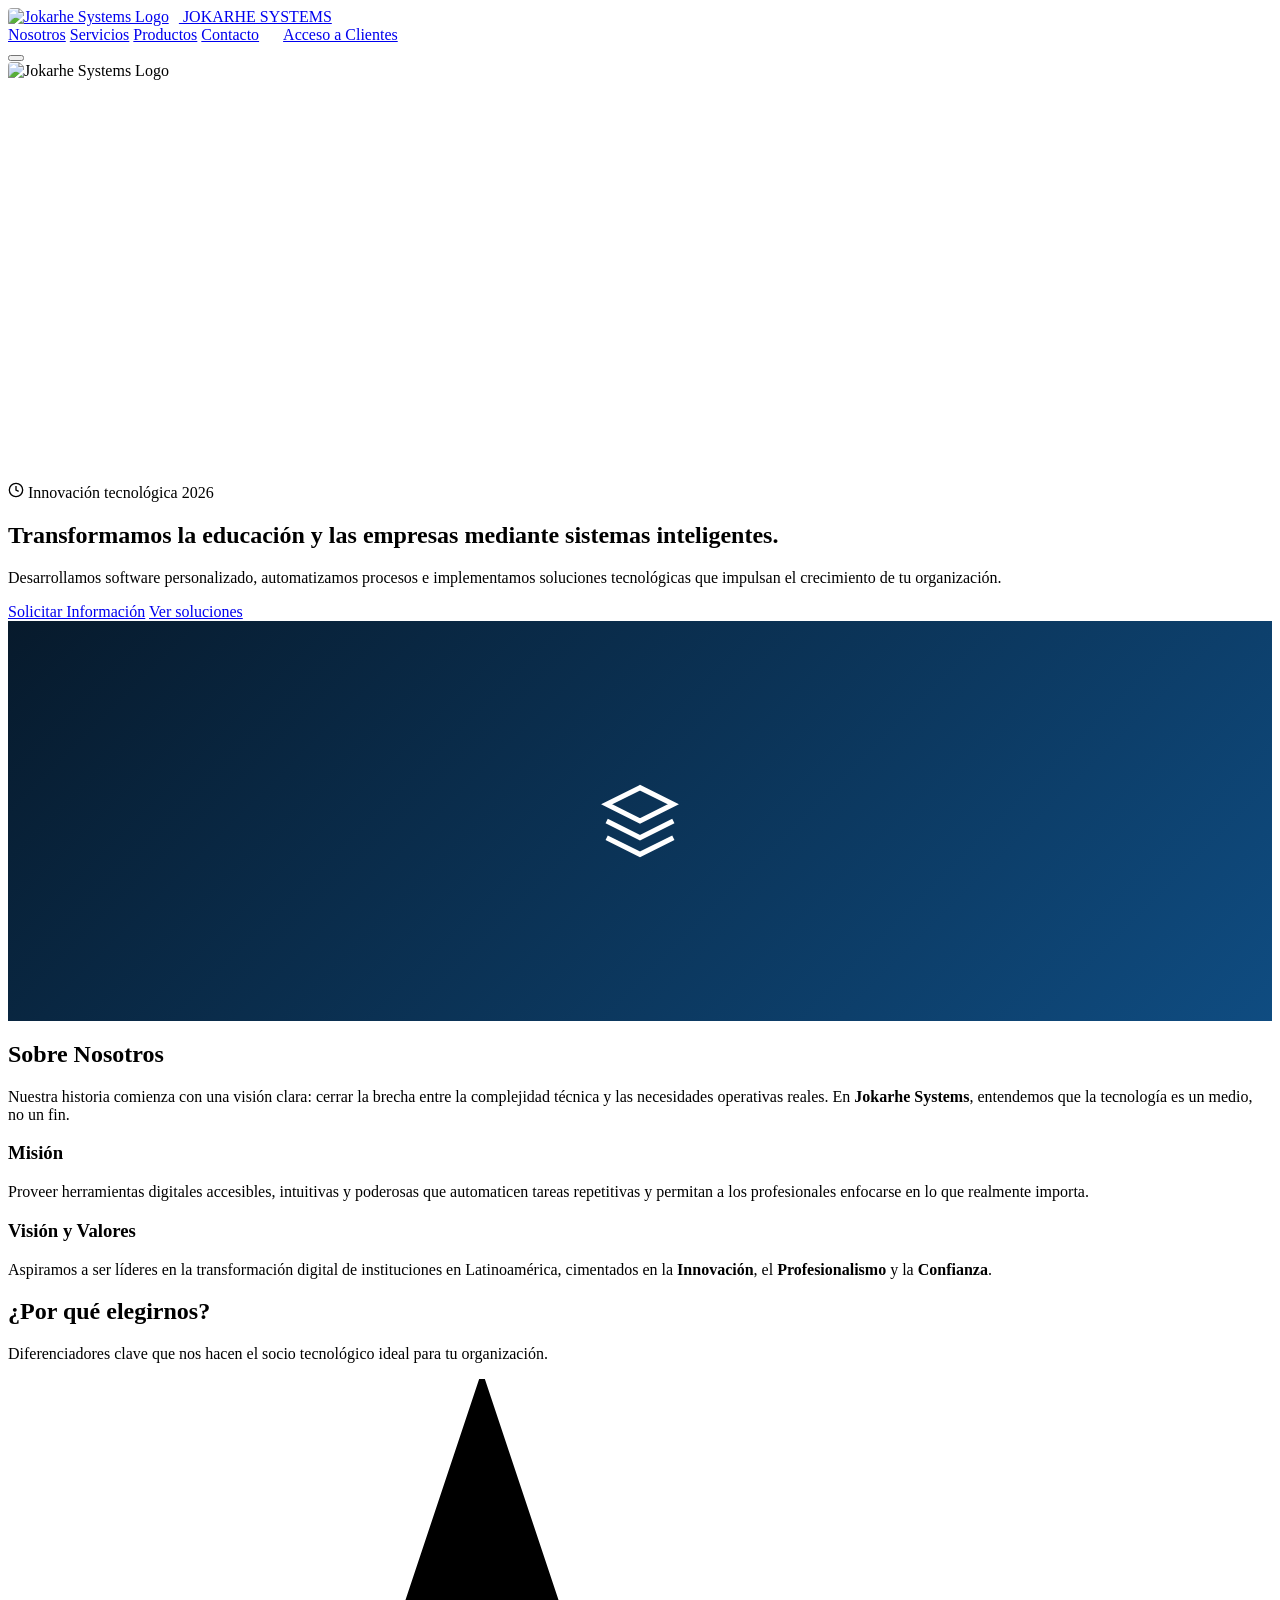
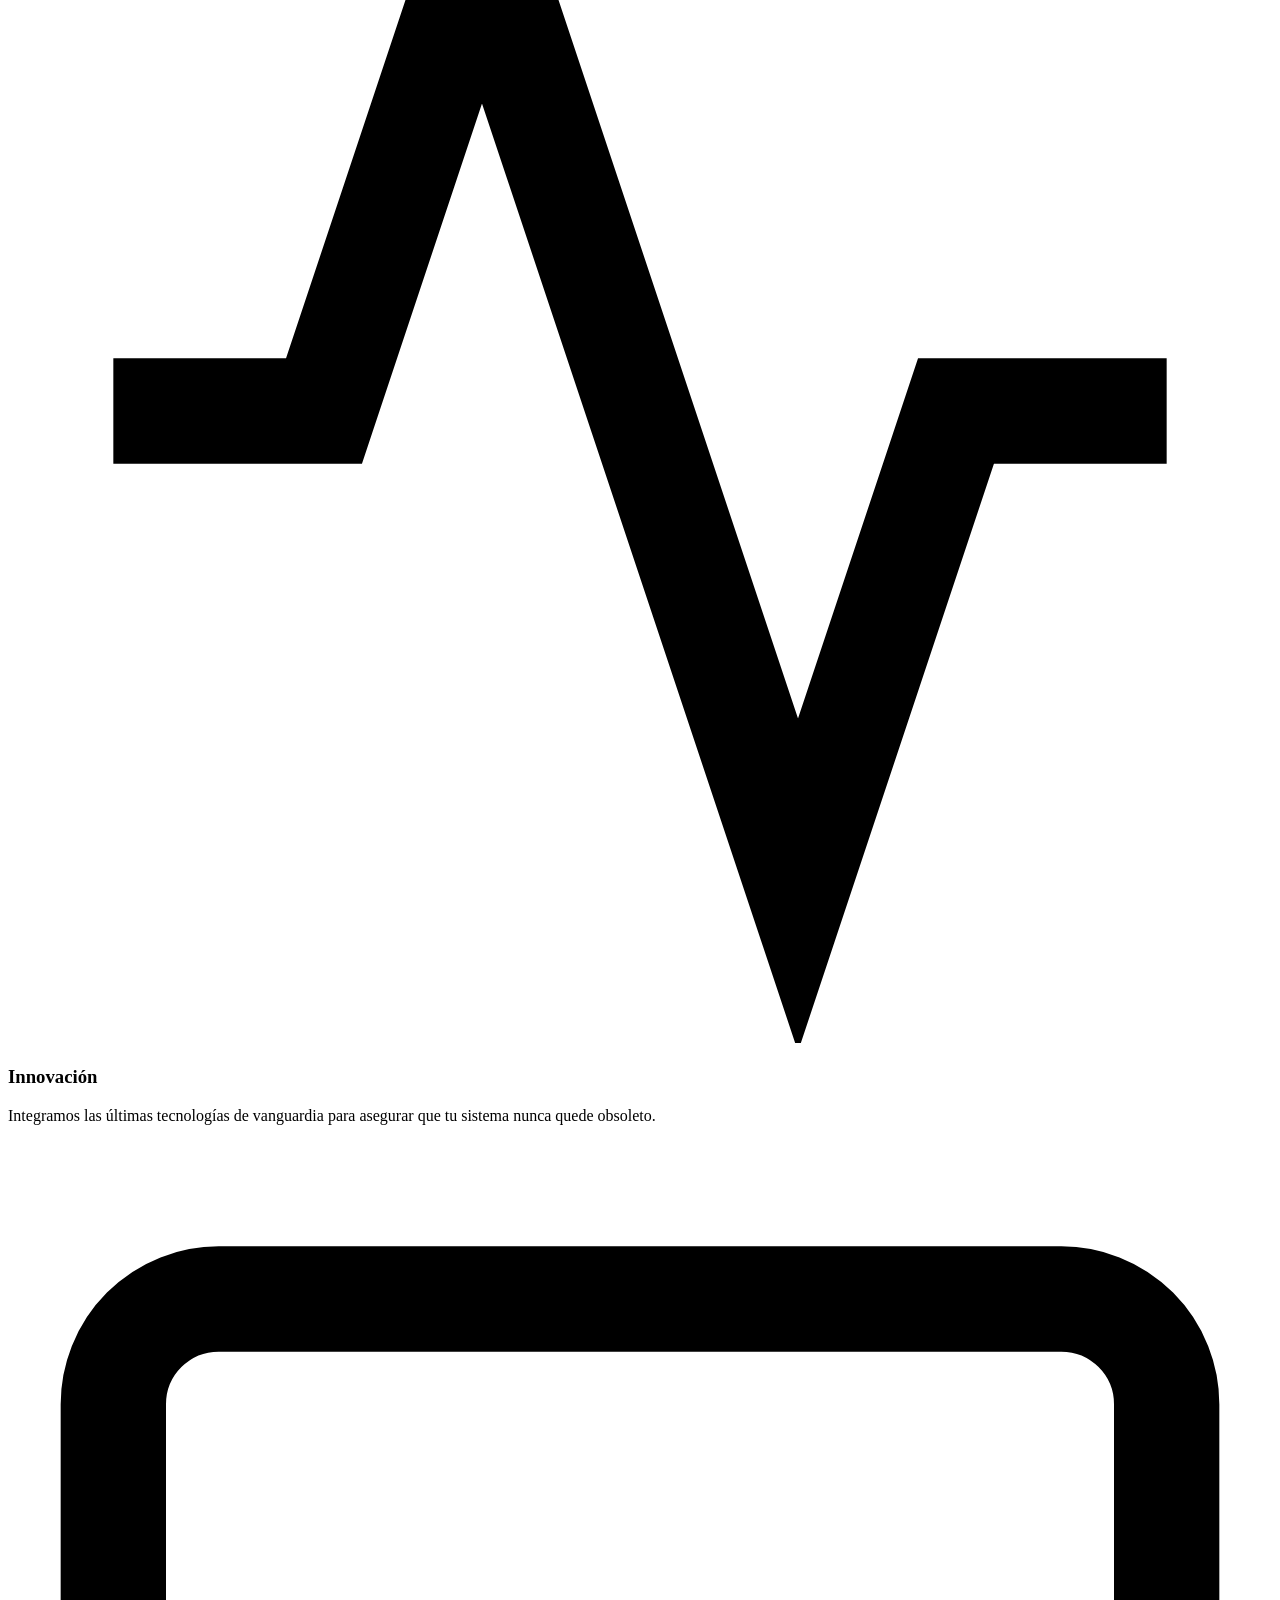
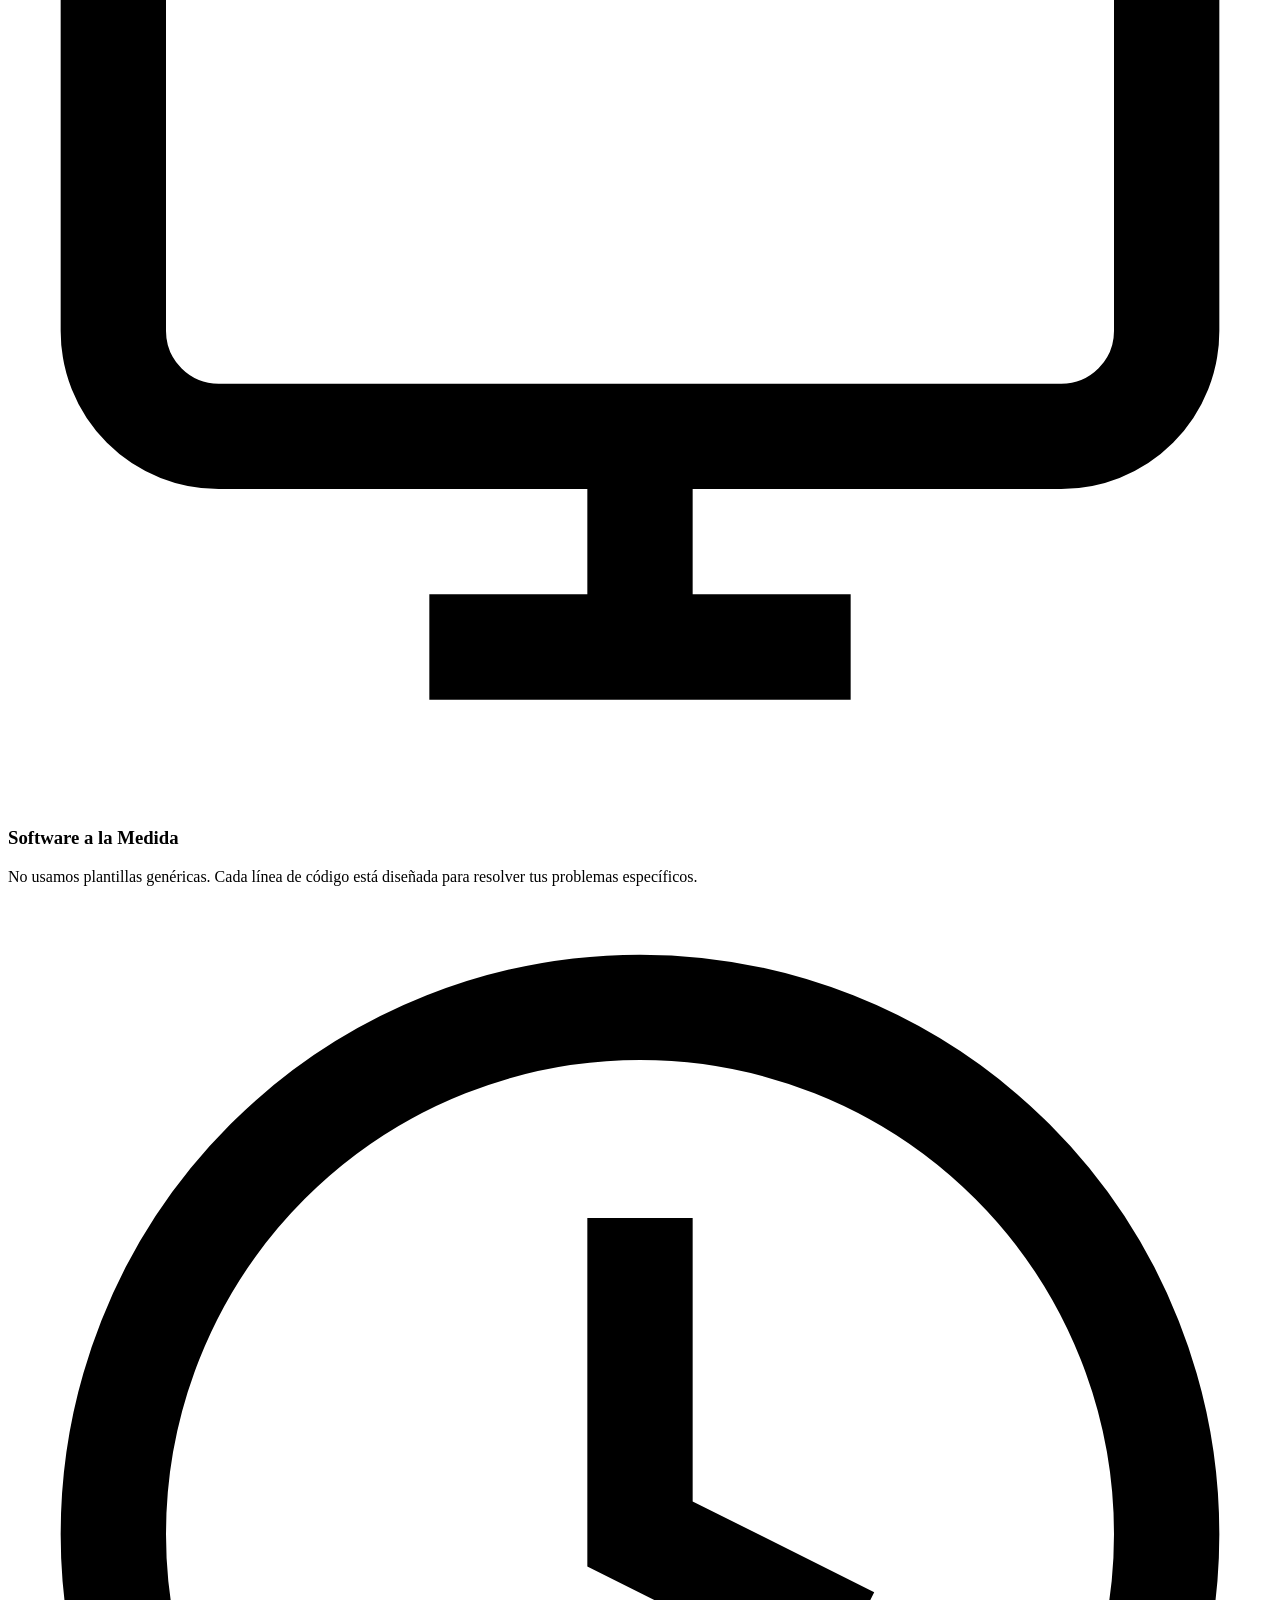
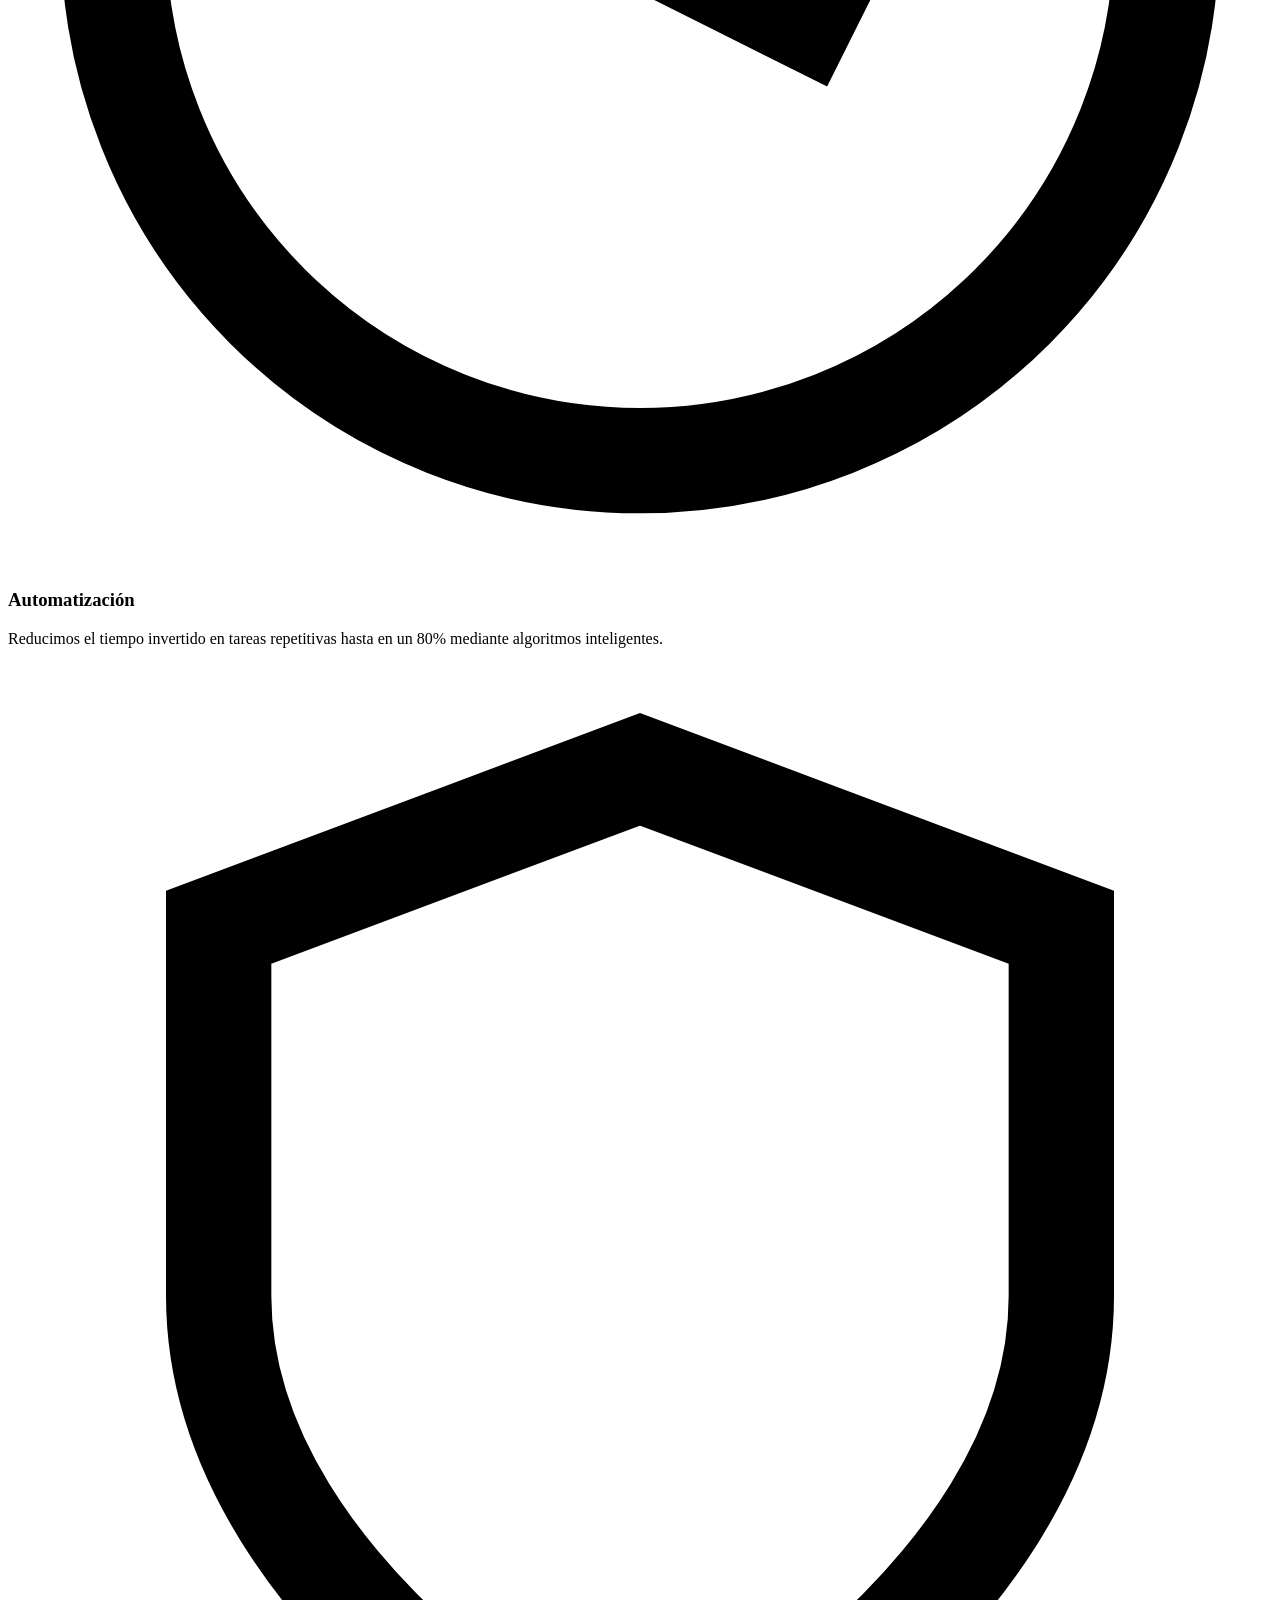
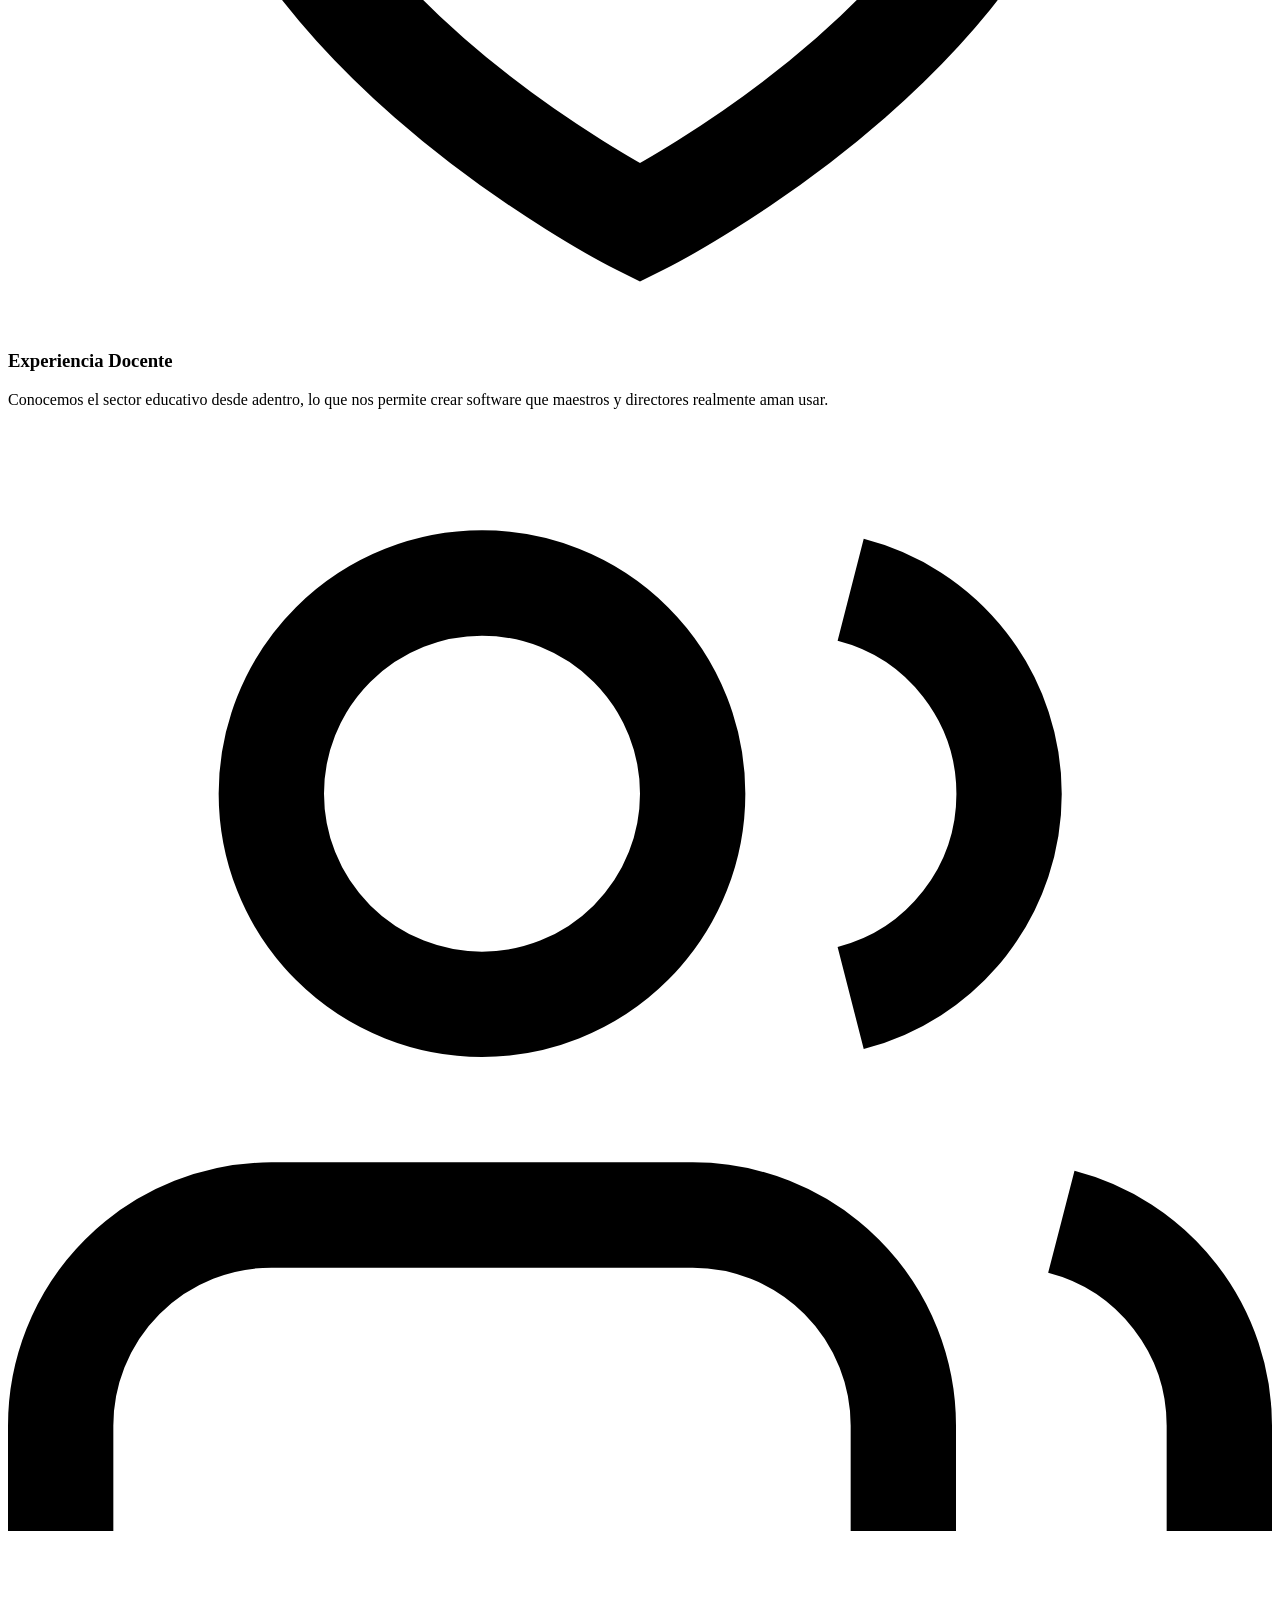
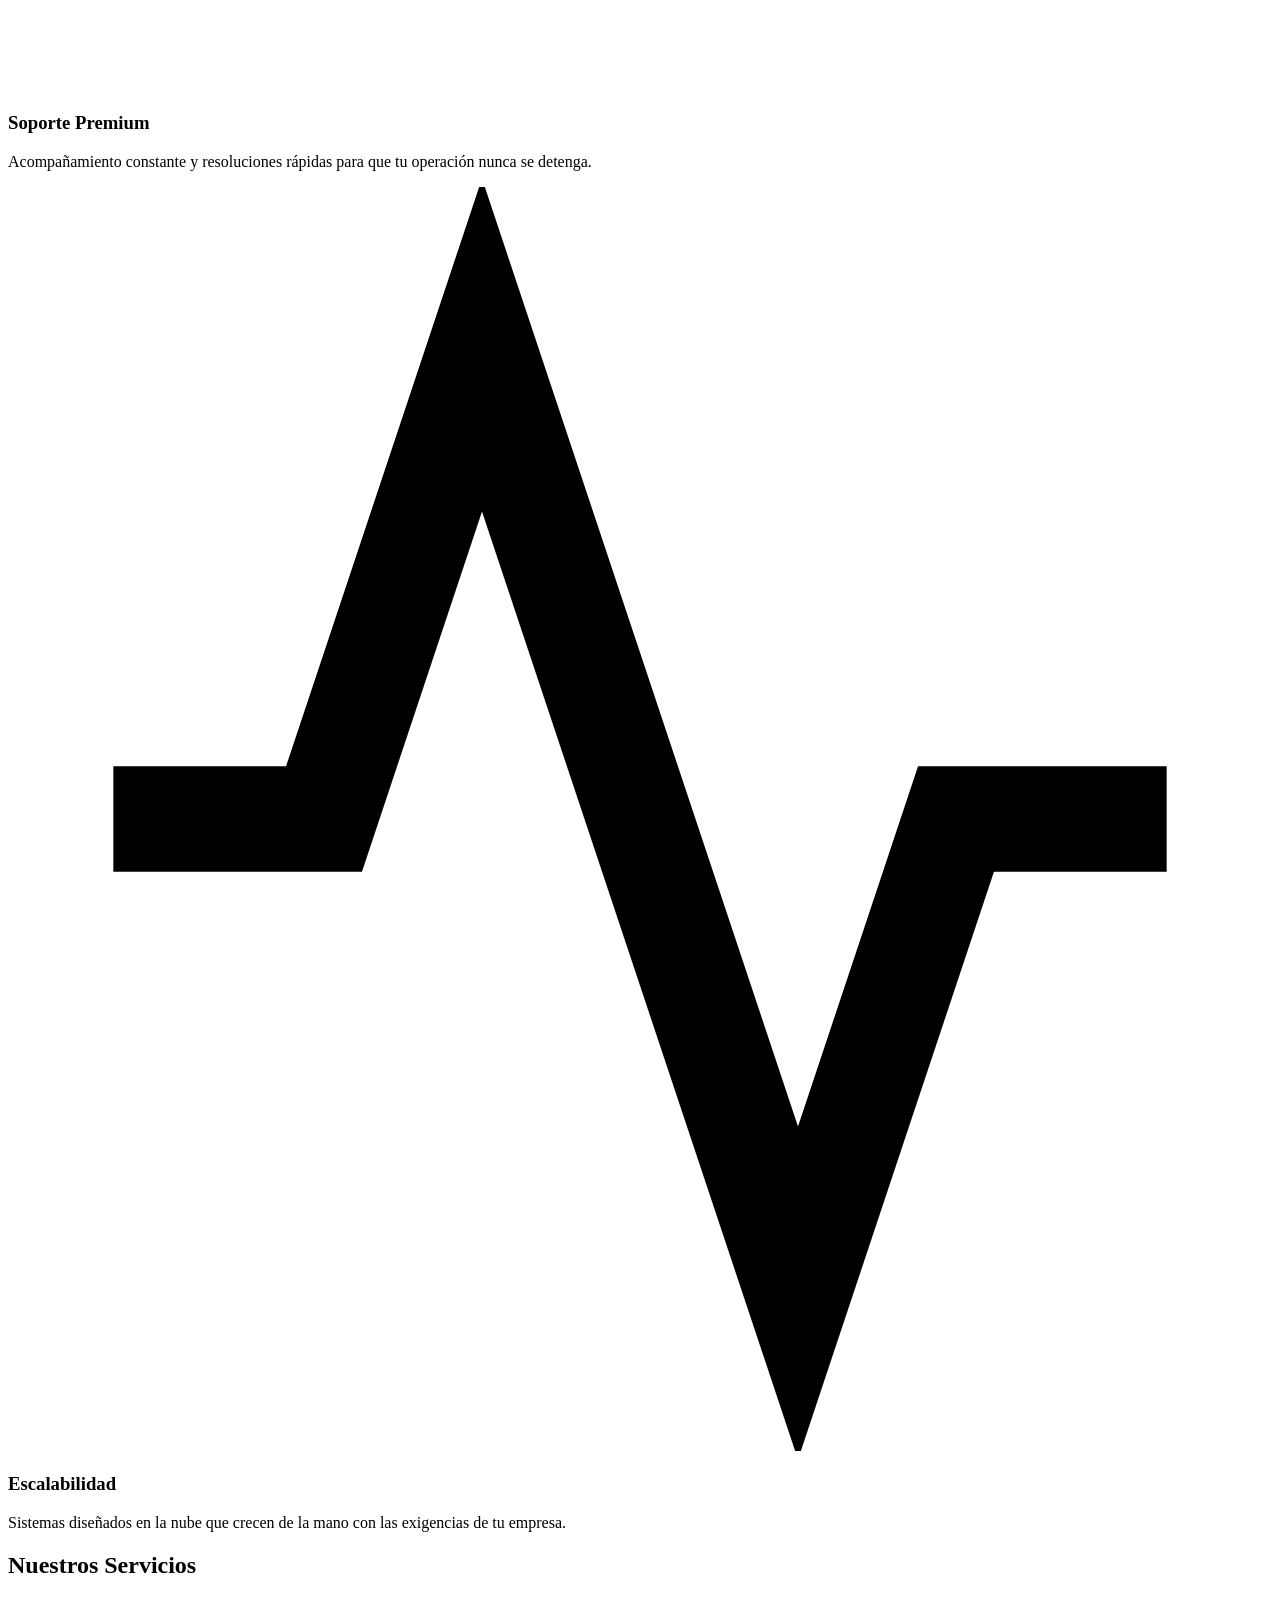
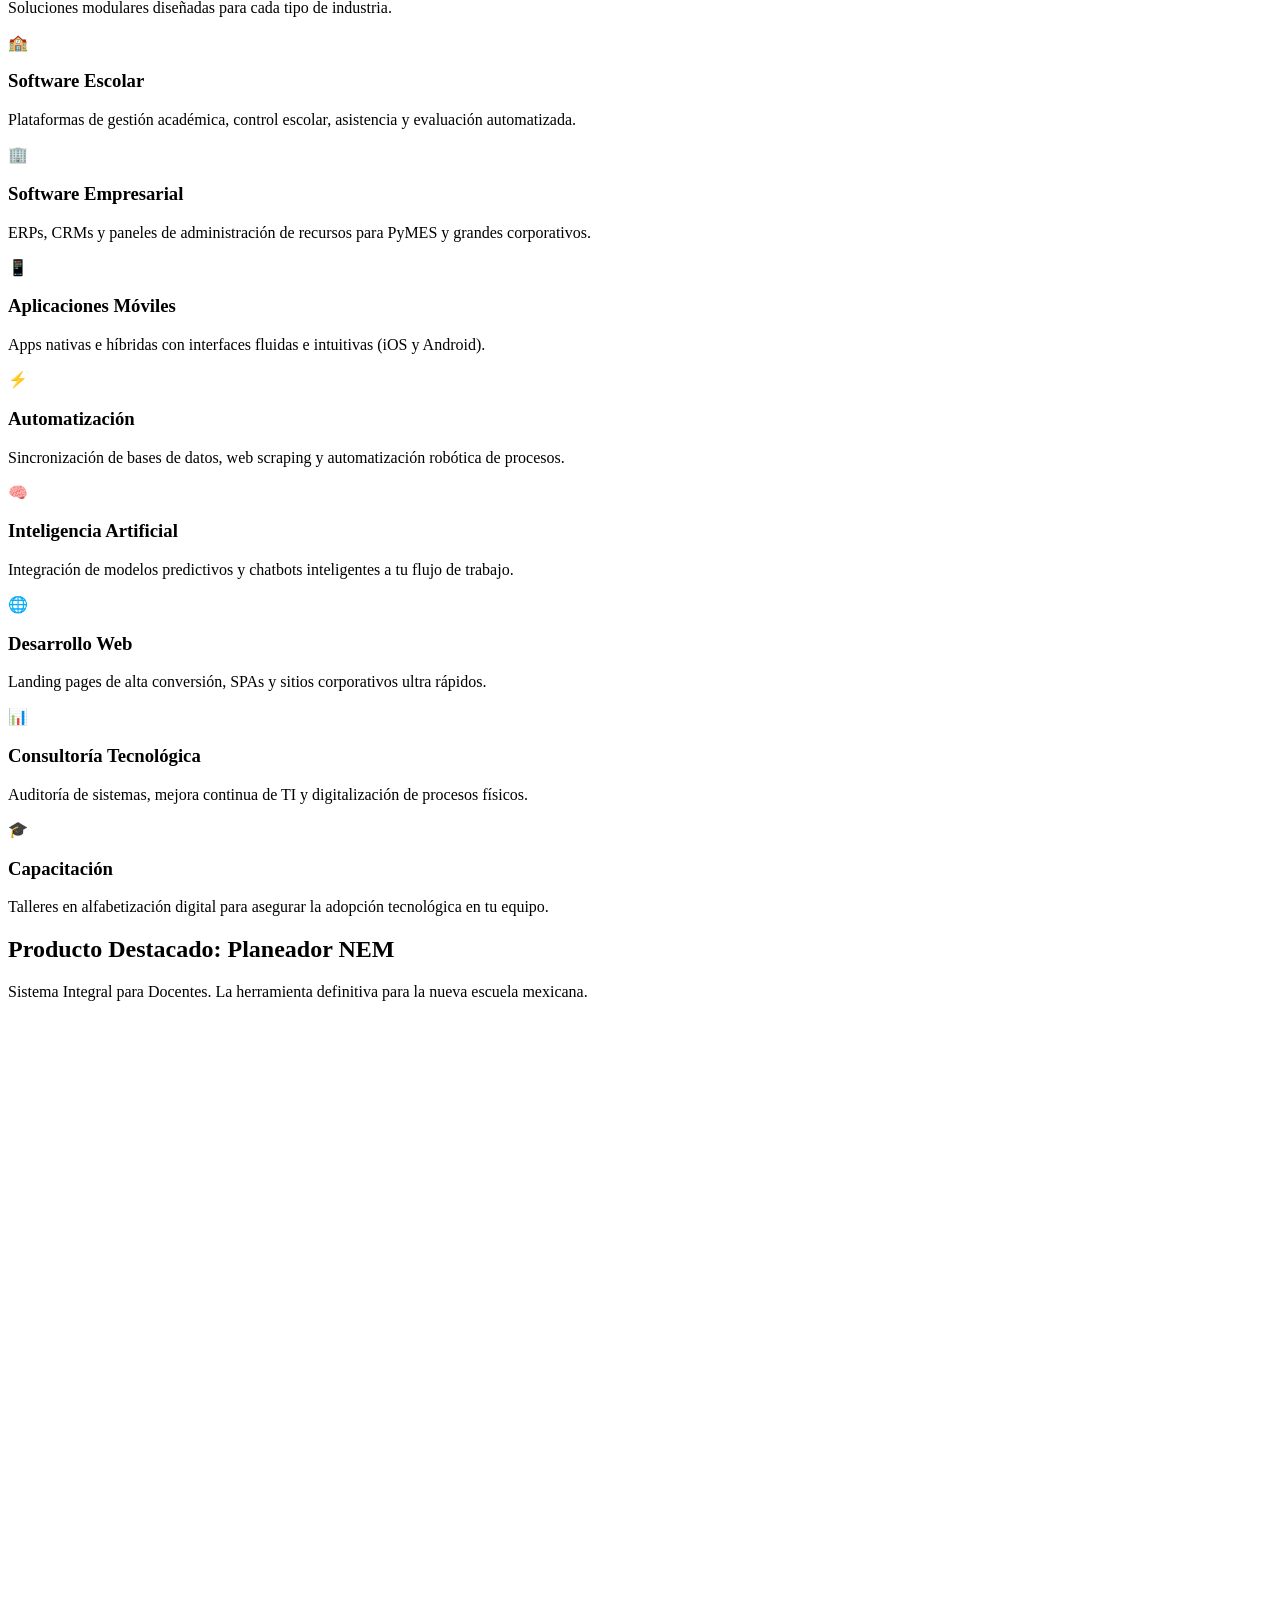
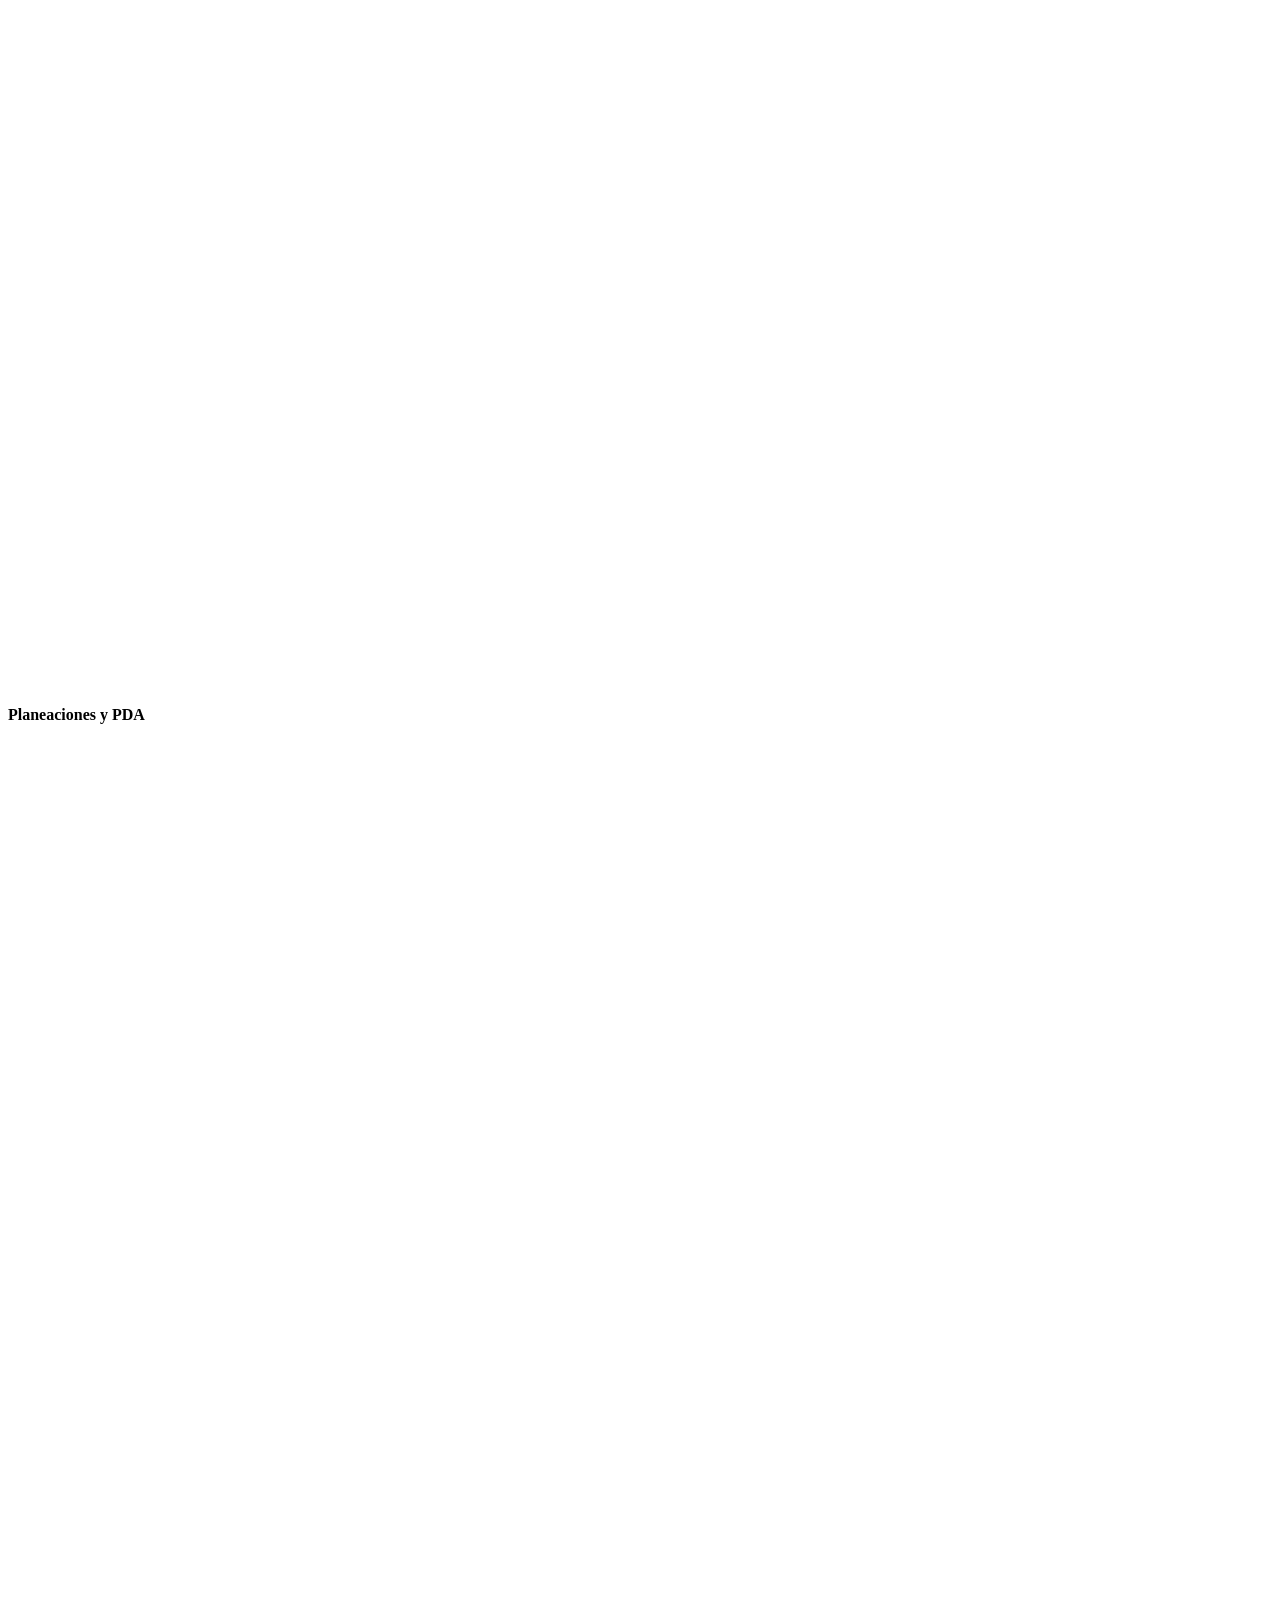
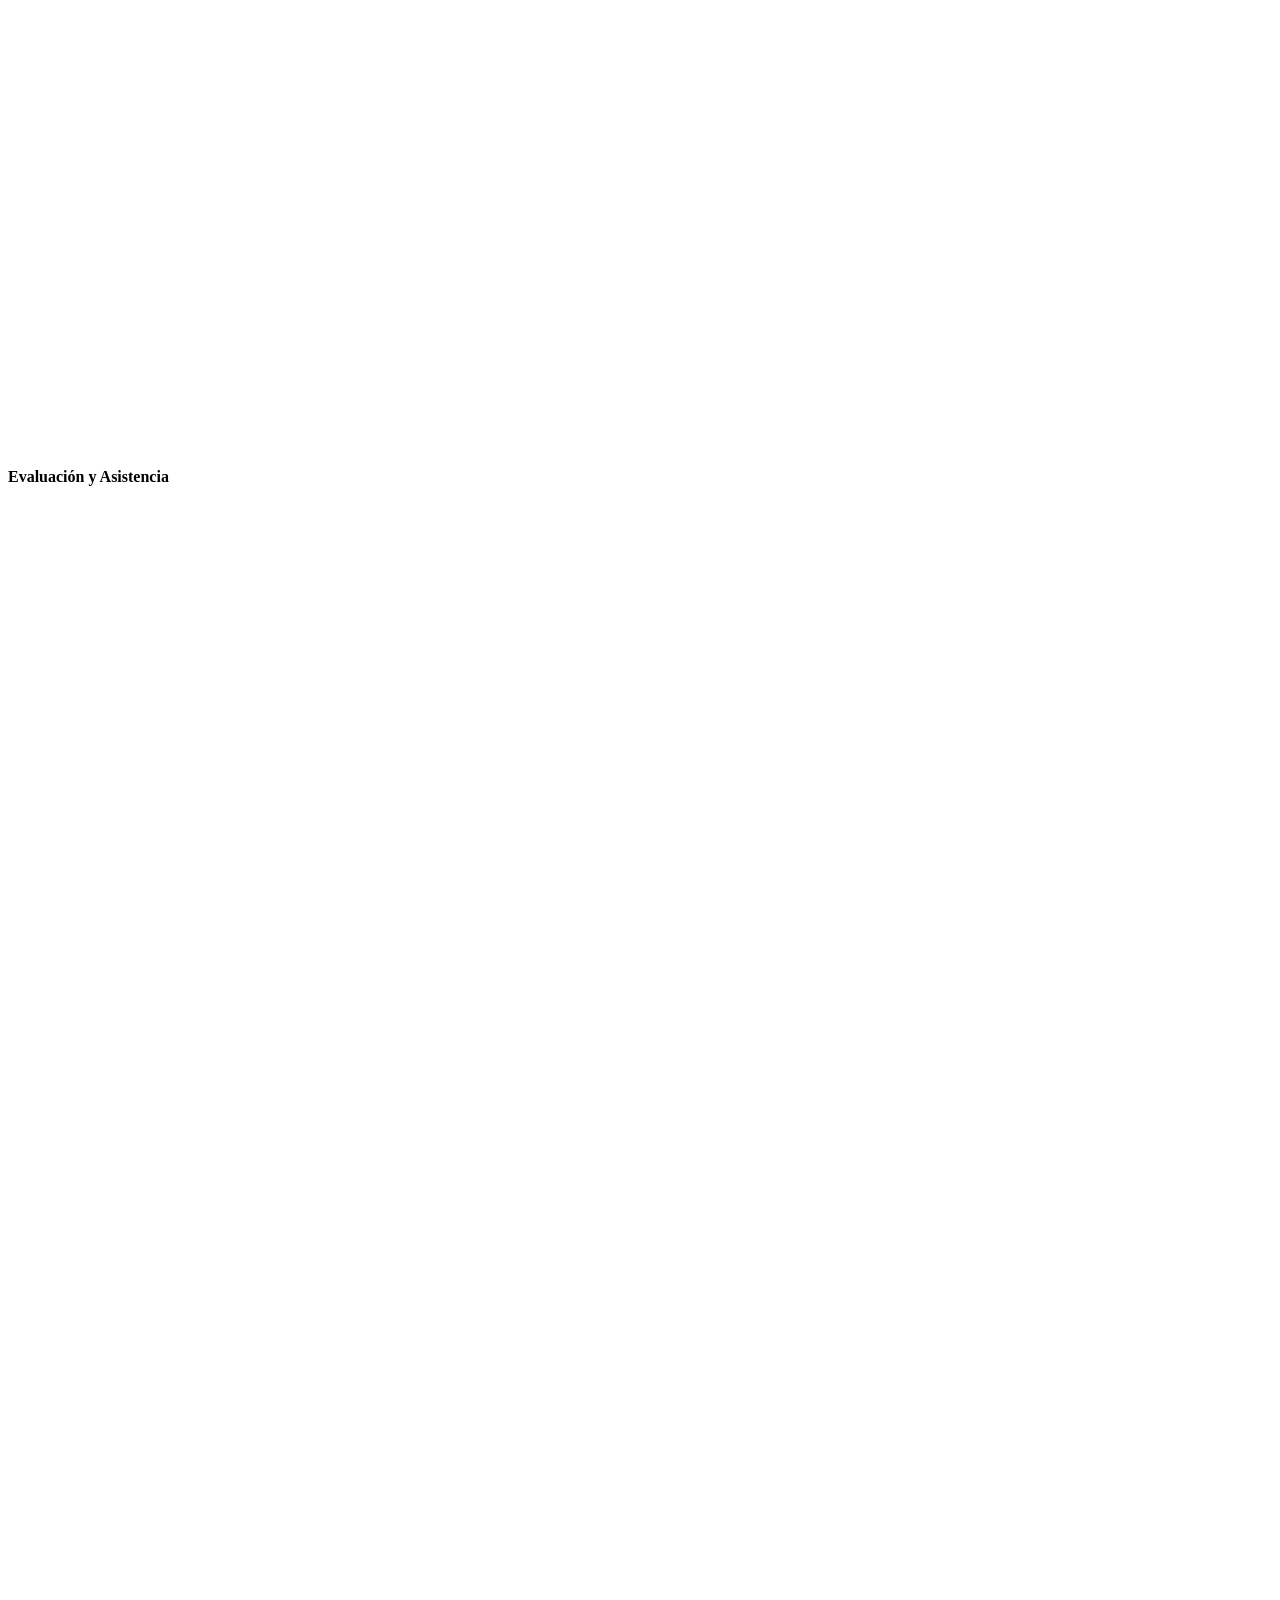
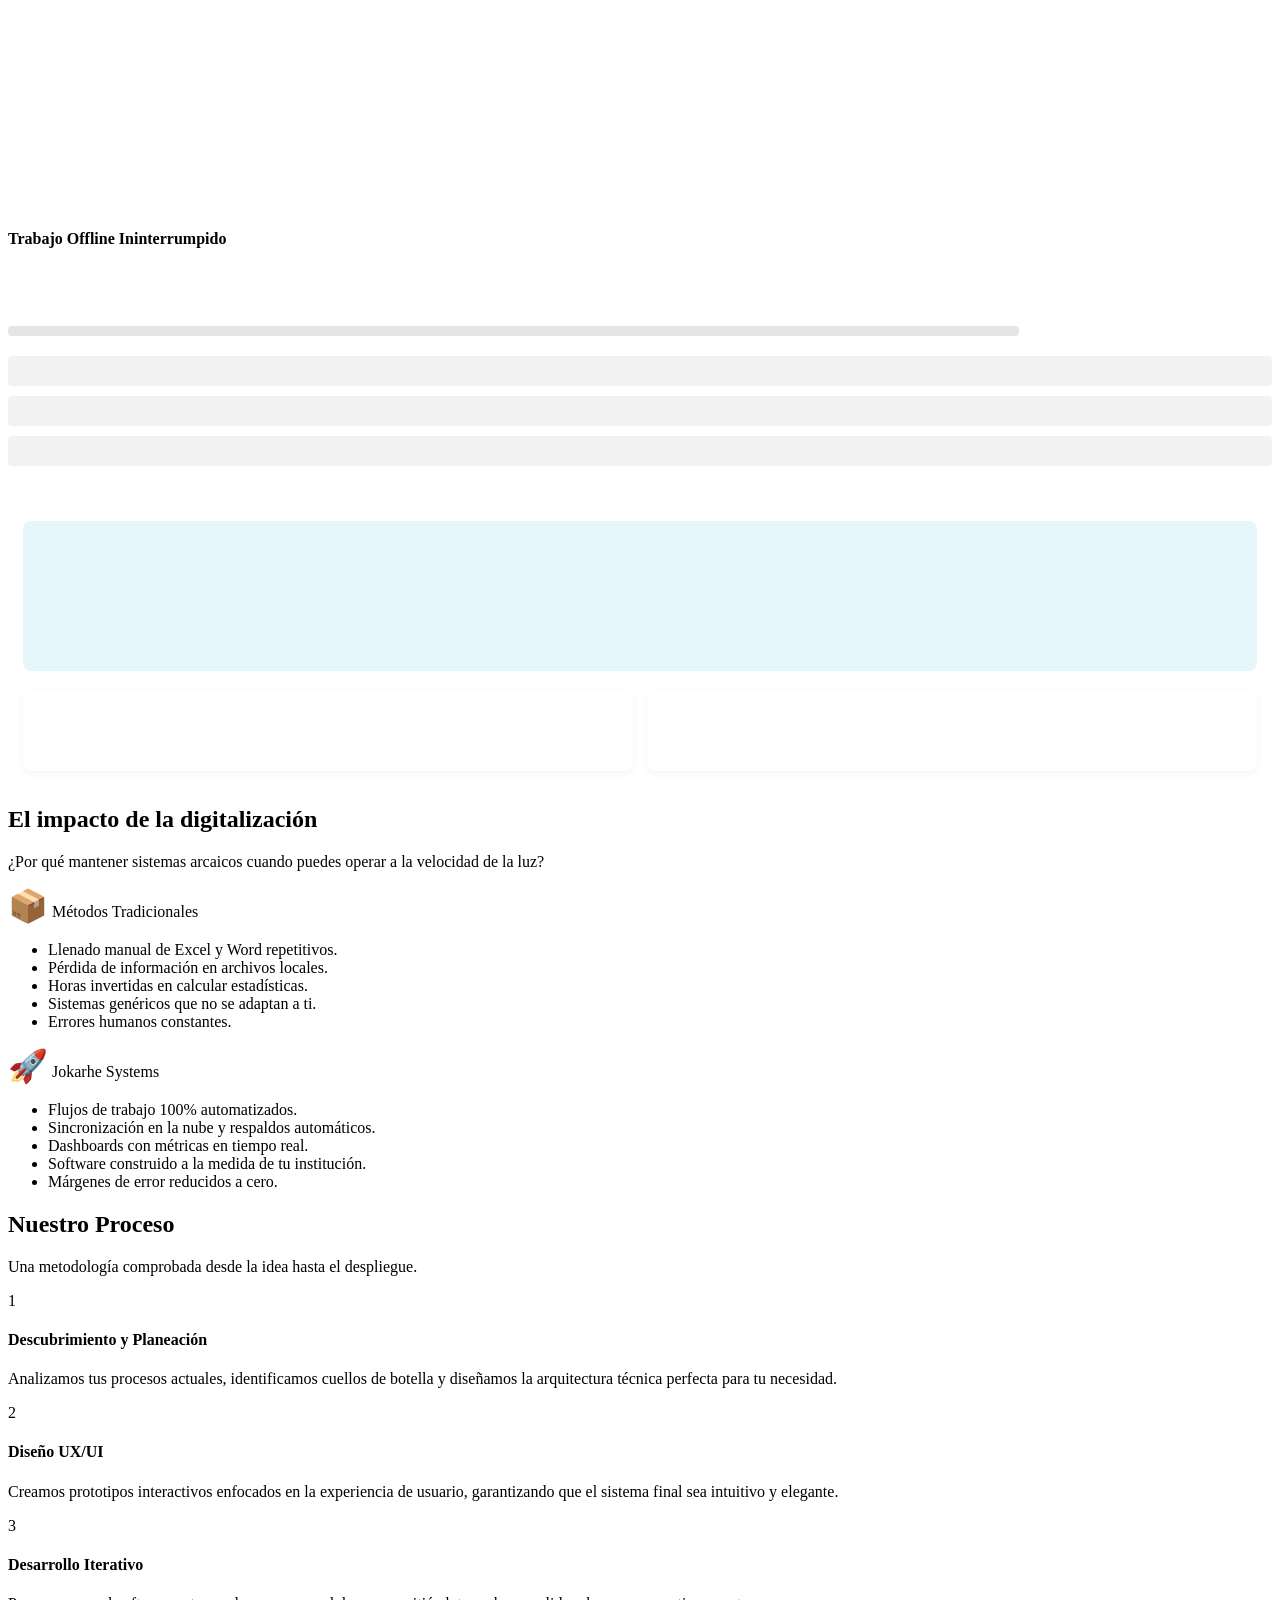
==== index.html @ 27db6503 "16-08-2026 Sitio perando" ====
<!DOCTYPE html>
<html lang="es">

<head>
    <meta charset="UTF-8">
    <meta name="viewport" content="width=device-width, initial-scale=1.0">

    <!-- SEO Meta Tags -->
    <title>Jokarhe Systems - Transformación Digital e Innovación</title>
    <meta name="description"
        content="Desarrollo de software personalizado, automatización de procesos e implementación de soluciones tecnológicas que impulsan el crecimiento de escuelas, empresas y organizaciones.">
    <meta name="keywords"
        content="desarrollo de software, automatización, IA, tecnología educativa, Jokarhe Systems, innovación">
    <meta name="robots" content="index, follow">
    <link rel="canonical" href="https://josue958.github.io/Jokarhe/">

    <!-- Open Graph / Social Media -->
    <meta property="og:type" content="website">
    <meta property="og:title" content="Jokarhe Systems - Transformación Digital e Innovación">
    <meta property="og:description"
        content="Software a la medida y sistemas inteligentes para impulsar tu organización.">
    <meta property="og:url" content="https://josue958.github.io/Jokarhe/">
    <meta property="og:image" content="Documentos/Logo/Identidad%20Visual.png">

    <!-- Styles & Fonts -->
    <link rel="stylesheet" href="styles.css">
    <!-- Using Google Fonts similar to Calibri / Segoe UI for wider web support if needed, but keeping CSS font-family rules primarily for local fonts -->

    <!-- Schema.org JSON-LD -->
    <script type="application/ld+json">
    {
      "@context": "https://schema.org",
      "@type": "Organization",
      "name": "Jokarhe Systems",
      "url": "https://josue958.github.io/Jokarhe/",
      "logo": "https://josue958.github.io/Jokarhe/Documentos/Logo/Identidad%20Visual.png",
      "description": "Transformamos personas, instituciones y empresas mediante sistemas inteligentes."
    }
    </script>
</head>

<body>

    <!-- 1. NAVBAR -->
    <nav class="navbar">
        <a href="#" class="nav-logo">
            <img src="Documentos/Logo/Logo_empressa.png" alt="Jokarhe Systems Logo"
                style="height: 32px; width: auto; margin-right: 10px; border-radius: 4px;">
            JOKARHE SYSTEMS
        </a>
        <div class="nav-links">
            <a href="#about" class="nav-link">Nosotros</a>
            <a href="#services" class="nav-link">Servicios</a>
            <a href="#product" class="nav-link">Productos</a>
            <a href="#contact" class="nav-link">Contacto</a>
            <a href="dosifica/index.html" class="btn btn-outline" style="margin-left: 20px;">Acceso a Clientes</a>
        </div>
        <div class="nav-actions">
            <button class="mobile-menu-btn" aria-label="Abrir menú">
                <span></span>
                <span></span>
                <span></span>
            </button>
        </div>
    </nav>

    <!-- 2. HERO -->
    <section class="hero" id="home">
        <div class="hero-bg">
            <div class="hero-bg-shape"></div>
            <div class="hero-bg-shape"></div>
        </div>

        <div class="container hero-content">


            <img src="Documentos/Logo/Logo_empressa.png" alt="Jokarhe Systems Logo"
                style="height: 400px; width: auto; display: block; margin: 0 auto 20px auto; border-radius: 4px;">

            <div class="hero-badge">
                <svg width="16" height="16" viewBox="0 0 24 24" fill="none" stroke="currentColor" stroke-width="2">
                    <circle cx="12" cy="12" r="10"></circle>
                    <polyline points="12 6 12 12 16 14"></polyline>
                </svg>
                Innovación tecnológica 2026
            </div>
            <h1 class="hero-title">Transformamos la educación y las empresas mediante <span
                    class="gradient-text">sistemas inteligentes.</span></h1>
            <p class="hero-subtitle">Desarrollamos software personalizado, automatizamos procesos e implementamos
                soluciones tecnológicas que impulsan el crecimiento de tu organización.</p>
            <div class="hero-cta">
                <a href="#contact" class="btn btn-primary">Solicitar Información</a>
                <a href="#services" class="btn btn-outline">Ver soluciones</a>
            </div>
        </div>
    </section>

    <!-- 3. SOBRE NOSOTROS -->
    <section class="section about" id="about">
        <div class="container about-grid">
            <div class="about-image reveal-left">
                <!-- Placeholder elegante -->
                <div
                    style="background: linear-gradient(135deg, #071A2C, #0F4C81); height: 400px; display:flex; align-items:center; justify-content:center; color:white;">
                    <svg width="80" height="80" viewBox="0 0 24 24" fill="none" stroke="currentColor"
                        stroke-width="1.5">
                        <polygon points="12 2 2 7 12 12 22 7 12 2"></polygon>
                        <polyline points="2 17 12 22 22 17"></polyline>
                        <polyline points="2 12 12 17 22 12"></polyline>
                    </svg>
                </div>
            </div>
            <div class="about-content reveal-right">
                <h2 class="section-title">Sobre Nosotros</h2>
                <p>Nuestra historia comienza con una visión clara: cerrar la brecha entre la complejidad técnica y las
                    necesidades operativas reales. En <strong>Jokarhe Systems</strong>, entendemos que la tecnología es
                    un medio, no un fin.</p>

                <h3>Misión</h3>
                <p>Proveer herramientas digitales accesibles, intuitivas y poderosas que automaticen tareas repetitivas
                    y permitan a los profesionales enfocarse en lo que realmente importa.</p>

                <h3>Visión y Valores</h3>
                <p>Aspiramos a ser líderes en la transformación digital de instituciones en Latinoamérica, cimentados en
                    la <strong>Innovación</strong>, el <strong>Profesionalismo</strong> y la <strong>Confianza</strong>.
                </p>
            </div>
        </div>
    </section>

    <!-- 4. ¿POR QUÉ ELEGIRNOS? -->
    <section class="section why-us">
        <div class="container">
            <div class="section-header reveal">
                <h2 class="section-title">¿Por qué elegirnos?</h2>
                <p class="section-subtitle">Diferenciadores clave que nos hacen el socio tecnológico ideal para tu
                    organización.</p>
            </div>
            <div class="features-grid">
                <div class="feature-card reveal">
                    <div class="feature-icon"><svg viewBox="0 0 24 24" fill="none" stroke="currentColor"
                            stroke-width="2">
                            <path d="M22 12h-4l-3 9L9 3l-3 9H2"></path>
                        </svg></div>
                    <h3 class="feature-title">Innovación</h3>
                    <p class="feature-desc">Integramos las últimas tecnologías de vanguardia para asegurar que tu
                        sistema nunca quede obsoleto.</p>
                </div>
                <div class="feature-card reveal" style="transition-delay: 0.1s;">
                    <div class="feature-icon"><svg viewBox="0 0 24 24" fill="none" stroke="currentColor"
                            stroke-width="2">
                            <rect x="2" y="3" width="20" height="14" rx="2" ry="2"></rect>
                            <line x1="8" y1="21" x2="16" y2="21"></line>
                            <line x1="12" y1="17" x2="12" y2="21"></line>
                        </svg></div>
                    <h3 class="feature-title">Software a la Medida</h3>
                    <p class="feature-desc">No usamos plantillas genéricas. Cada línea de código está diseñada para
                        resolver tus problemas específicos.</p>
                </div>
                <div class="feature-card reveal" style="transition-delay: 0.2s;">
                    <div class="feature-icon"><svg viewBox="0 0 24 24" fill="none" stroke="currentColor"
                            stroke-width="2">
                            <circle cx="12" cy="12" r="10"></circle>
                            <polyline points="12 6 12 12 16 14"></polyline>
                        </svg></div>
                    <h3 class="feature-title">Automatización</h3>
                    <p class="feature-desc">Reducimos el tiempo invertido en tareas repetitivas hasta en un 80% mediante
                        algoritmos inteligentes.</p>
                </div>
                <div class="feature-card reveal" style="transition-delay: 0.3s;">
                    <div class="feature-icon"><svg viewBox="0 0 24 24" fill="none" stroke="currentColor"
                            stroke-width="2">
                            <path d="M12 22s8-4 8-10V5l-8-3-8 3v7c0 6 8 10 8 10z"></path>
                        </svg></div>
                    <h3 class="feature-title">Experiencia Docente</h3>
                    <p class="feature-desc">Conocemos el sector educativo desde adentro, lo que nos permite crear
                        software que maestros y directores realmente aman usar.</p>
                </div>
                <div class="feature-card reveal" style="transition-delay: 0.4s;">
                    <div class="feature-icon"><svg viewBox="0 0 24 24" fill="none" stroke="currentColor"
                            stroke-width="2">
                            <path d="M17 21v-2a4 4 0 0 0-4-4H5a4 4 0 0 0-4 4v2"></path>
                            <circle cx="9" cy="7" r="4"></circle>
                            <path d="M23 21v-2a4 4 0 0 0-3-3.87"></path>
                            <path d="M16 3.13a4 4 0 0 1 0 7.75"></path>
                        </svg></div>
                    <h3 class="feature-title">Soporte Premium</h3>
                    <p class="feature-desc">Acompañamiento constante y resoluciones rápidas para que tu operación nunca
                        se detenga.</p>
                </div>
                <div class="feature-card reveal" style="transition-delay: 0.5s;">
                    <div class="feature-icon"><svg viewBox="0 0 24 24" fill="none" stroke="currentColor"
                            stroke-width="2">
                            <polyline points="22 12 18 12 15 21 9 3 6 12 2 12"></polyline>
                        </svg></div>
                    <h3 class="feature-title">Escalabilidad</h3>
                    <p class="feature-desc">Sistemas diseñados en la nube que crecen de la mano con las exigencias de tu
                        empresa.</p>
                </div>
            </div>
        </div>
    </section>

    <!-- 5. NUESTROS SERVICIOS -->
    <section class="section services" id="services">
        <div class="container">
            <div class="section-header reveal">
                <h2 class="section-title">Nuestros Servicios</h2>
                <p class="section-subtitle">Soluciones modulares diseñadas para cada tipo de industria.</p>
            </div>
            <div class="services-grid">
                <div class="service-card reveal">
                    <div class="service-icon">🏫</div>
                    <h3>Software Escolar</h3>
                    <p>Plataformas de gestión académica, control escolar, asistencia y evaluación automatizada.</p>
                </div>
                <div class="service-card reveal" style="transition-delay: 0.1s;">
                    <div class="service-icon">🏢</div>
                    <h3>Software Empresarial</h3>
                    <p>ERPs, CRMs y paneles de administración de recursos para PyMES y grandes corporativos.</p>
                </div>
                <div class="service-card reveal" style="transition-delay: 0.2s;">
                    <div class="service-icon">📱</div>
                    <h3>Aplicaciones Móviles</h3>
                    <p>Apps nativas e híbridas con interfaces fluidas e intuitivas (iOS y Android).</p>
                </div>
                <div class="service-card reveal" style="transition-delay: 0.3s;">
                    <div class="service-icon">⚡</div>
                    <h3>Automatización</h3>
                    <p>Sincronización de bases de datos, web scraping y automatización robótica de procesos.</p>
                </div>
                <div class="service-card reveal" style="transition-delay: 0.4s;">
                    <div class="service-icon">🧠</div>
                    <h3>Inteligencia Artificial</h3>
                    <p>Integración de modelos predictivos y chatbots inteligentes a tu flujo de trabajo.</p>
                </div>
                <div class="service-card reveal" style="transition-delay: 0.5s;">
                    <div class="service-icon">🌐</div>
                    <h3>Desarrollo Web</h3>
                    <p>Landing pages de alta conversión, SPAs y sitios corporativos ultra rápidos.</p>
                </div>
                <div class="service-card reveal" style="transition-delay: 0.6s;">
                    <div class="service-icon">📊</div>
                    <h3>Consultoría Tecnológica</h3>
                    <p>Auditoría de sistemas, mejora continua de TI y digitalización de procesos físicos.</p>
                </div>
                <div class="service-card reveal" style="transition-delay: 0.7s;">
                    <div class="service-icon">🎓</div>
                    <h3>Capacitación</h3>
                    <p>Talleres en alfabetización digital para asegurar la adopción tecnológica en tu equipo.</p>
                </div>
            </div>
        </div>
    </section>

    <!-- 6. PRODUCTO DESTACADO -->
    <section class="section product" id="product">
        <div class="container">
            <div class="section-header reveal">
                <h2 class="section-title">Producto Destacado: <span style="color:var(--color-secondary);">Planeador
                        NEM</span></h2>
                <p class="section-subtitle">Sistema Integral para Docentes. La herramienta definitiva para la nueva
                    escuela mexicana.</p>
            </div>

            <div class="product-grid">
                <div class="product-features reveal-left">
                    <div class="product-feature-item">
                        <div class="product-feature-icon"><svg viewBox="0 0 24 24" fill="none">
                                <path d="M22 11.08V12a10 10 0 1 1-5.93-9.14" stroke-width="2" stroke-linecap="round" />
                                <polyline points="22 4 12 14.01 9 11.01" stroke-width="2" stroke-linecap="round" />
                            </svg></div>
                        <div>
                            <h4>Planeaciones y PDA</h4>
                            <p style="color: rgba(255,255,255,0.7); font-size: 0.95rem;">Diseño y dosificación
                                automatizada de Procesos de Desarrollo de Aprendizaje.</p>
                        </div>
                    </div>
                    <div class="product-feature-item">
                        <div class="product-feature-icon"><svg viewBox="0 0 24 24" fill="none">
                                <path d="M12 20v-6M6 20V10M18 20V4" stroke-width="2" stroke-linecap="round" />
                            </svg></div>
                        <div>
                            <h4>Evaluación y Asistencia</h4>
                            <p style="color: rgba(255,255,255,0.7); font-size: 0.95rem;">Control continuo con reportes
                                estadísticos e indicadores automáticos.</p>
                        </div>
                    </div>
                    <div class="product-feature-item">
                        <div class="product-feature-icon"><svg viewBox="0 0 24 24" fill="none">
                                <polygon points="13 2 3 14 12 14 11 22 21 10 12 10 13 2" stroke-width="2"
                                    stroke-linecap="round" />
                            </svg></div>
                        <div>
                            <h4>Trabajo Offline Ininterrumpido</h4>
                            <p style="color: rgba(255,255,255,0.7); font-size: 0.95rem;">Guarda tus avances sin internet
                                y sincroniza con la nube posteriormente.</p>
                        </div>
                    </div>

                    <div style="margin-top: 20px;">
                        <a href="dosifica/index.html" class="btn btn-outline"
                            style="color: white; border-color: rgba(255,255,255,0.3);">Probar Planeador ➔</a>
                    </div>
                </div>

                <div class="product-mockup reveal-right">
                    <div class="mockup-frame">
                        <div class="mockup-screen">
                            <div class="mockup-header">
                                <div class="mockup-dot"></div>
                                <div class="mockup-dot"></div>
                                <div class="mockup-dot"></div>
                            </div>
                            <div class="mockup-body">
                                <div class="mockup-sidebar">
                                    <div
                                        style="height: 10px; background: rgba(0,0,0,0.1); border-radius: 4px; margin-bottom: 20px; width: 80%;">
                                    </div>
                                    <div
                                        style="height: 30px; background: rgba(0,0,0,0.05); border-radius: 4px; margin-bottom: 10px;">
                                    </div>
                                    <div
                                        style="height: 30px; background: rgba(0,0,0,0.05); border-radius: 4px; margin-bottom: 10px;">
                                    </div>
                                    <div style="height: 30px; background: rgba(0,0,0,0.05); border-radius: 4px;"></div>
                                </div>
                                <div class="mockup-content" style="padding: 15px;">
                                    <div
                                        style="height: 20px; background: var(--color-primary); border-radius: 4px; margin-bottom: 20px; width: 40%;">
                                    </div>
                                    <div
                                        style="height: 150px; background: rgba(0,180,216,0.1); border-radius: 8px; margin-bottom: 20px; border: 1px dashed var(--color-secondary);">
                                    </div>
                                    <div style="display: grid; grid-template-columns: 1fr 1fr; gap: 15px;">
                                        <div
                                            style="height: 80px; background: white; border-radius: 8px; box-shadow: 0 2px 10px rgba(0,0,0,0.05);">
                                        </div>
                                        <div
                                            style="height: 80px; background: white; border-radius: 8px; box-shadow: 0 2px 10px rgba(0,0,0,0.05);">
                                        </div>
                                    </div>
                                </div>
                            </div>
                        </div>
                    </div>
                </div>
            </div>
        </div>
    </section>

    <!-- 7. BENEFICIOS (Comparativa) -->
    <section class="section">
        <div class="container">
            <div class="section-header reveal">
                <h2 class="section-title">El impacto de la digitalización</h2>
                <p class="section-subtitle">¿Por qué mantener sistemas arcaicos cuando puedes operar a la velocidad de
                    la luz?</p>
            </div>

            <div class="comparison-grid">
                <div class="comp-card traditional reveal-left">
                    <div class="comp-header">
                        <span style="font-size: 2rem;">📦</span> Métodos Tradicionales
                    </div>
                    <ul class="comp-list trad">
                        <li>Llenado manual de Excel y Word repetitivos.</li>
                        <li>Pérdida de información en archivos locales.</li>
                        <li>Horas invertidas en calcular estadísticas.</li>
                        <li>Sistemas genéricos que no se adaptan a ti.</li>
                        <li>Errores humanos constantes.</li>
                    </ul>
                </div>

                <div class="comp-card modern reveal-right">
                    <div class="comp-header">
                        <span style="font-size: 2rem;">🚀</span> Jokarhe Systems
                    </div>
                    <ul class="comp-list mod">
                        <li>Flujos de trabajo 100% automatizados.</li>
                        <li>Sincronización en la nube y respaldos automáticos.</li>
                        <li>Dashboards con métricas en tiempo real.</li>
                        <li>Software construido a la medida de tu institución.</li>
                        <li>Márgenes de error reducidos a cero.</li>
                    </ul>
                </div>
            </div>
        </div>
    </section>

    <!-- 8. PROCESO DE TRABAJO -->
    <section class="section process">
        <div class="container">
            <div class="section-header reveal">
                <h2 class="section-title">Nuestro Proceso</h2>
                <p class="section-subtitle">Una metodología comprobada desde la idea hasta el despliegue.</p>
            </div>

            <div class="timeline">
                <div class="timeline-item reveal">
                    <div class="timeline-icon">1</div>
                    <div class="timeline-content">
                        <h4>Descubrimiento y Planeación</h4>
                        <p>Analizamos tus procesos actuales, identificamos cuellos de botella y diseñamos la
                            arquitectura técnica perfecta para tu necesidad.</p>
                    </div>
                </div>
                <div class="timeline-item reveal">
                    <div class="timeline-icon">2</div>
                    <div class="timeline-content">
                        <h4>Diseño UX/UI</h4>
                        <p>Creamos prototipos interactivos enfocados en la experiencia de usuario, garantizando que el
                            sistema final sea intuitivo y elegante.</p>
                    </div>
                </div>
                <div class="timeline-item reveal">
                    <div class="timeline-icon">3</div>
                    <div class="timeline-content">
                        <h4>Desarrollo Iterativo</h4>
                        <p>Programamos el software entregando avances modulares, permitiéndote probar y validar el
                            progreso continuamente.</p>
                    </div>
                </div>
                <div class="timeline-item reveal">
                    <div class="timeline-icon">4</div>
                    <div class="timeline-content">
                        <h4>Implementación y Capacitación</h4>
                        <p>Desplegamos el sistema en tus servidores y capacitamos a todo tu equipo para asegurar una
                            transición suave.</p>
                    </div>
                </div>
            </div>
        </div>
    </section>

    <!-- 9. ESTADÍSTICAS -->
    <section class="stats">
        <div class="container stats-grid">
            <div class="stat-item reveal">
                <div class="stat-number" data-target="150">0</div>
                <div class="stat-label">Instituciones Atendidas</div>
            </div>
            <div class="stat-item reveal" style="transition-delay: 0.1s;">
                <div class="stat-number" data-target="15000">0</div>
                <div class="stat-label">Usuarios Activos</div>
            </div>
            <div class="stat-item reveal" style="transition-delay: 0.2s;">
                <div class="stat-number" data-target="500000">0</div>
                <div class="stat-label">Horas Ahorradas</div>
            </div>
            <div class="stat-item reveal" style="transition-delay: 0.3s;">
                <div class="stat-number" data-target="320">0</div>
                <div class="stat-label">Proyectos Exitosos</div>
            </div>
        </div>
    </section>

    <!-- 10. TESTIMONIOS -->
    <section class="section">
        <div class="container">
            <div class="section-header reveal">
                <h2 class="section-title">Lo que dicen de nosotros</h2>
                <p class="section-subtitle">Casos de éxito reales que validan nuestra tecnología.</p>
            </div>

            <div class="testimonials reveal">
                <div class="carousel">
                    <div class="testimonial-card">
                        <div class="stars">★★★★★</div>
                        <p class="test-text">"El Planeador NEM ha transformado por completo la forma en que nuestro
                            colegio maneja las evaluaciones. Nos ha devuelto horas valiosas de nuestro fin de semana."
                        </p>
                        <div class="test-author">
                            <div class="test-avatar">M</div>
                            <div class="test-info">
                                <h5>Mtra. Laura Gutiérrez</h5>
                                <p>Directora Académica</p>
                            </div>
                        </div>
                    </div>
                    <div class="testimonial-card">
                        <div class="stars">★★★★★</div>
                        <p class="test-text">"Automatizar nuestros reportes de incidencias con Jokarhe Systems fue la
                            mejor inversión del año. El sistema es increíblemente rápido y muy elegante."</p>
                        <div class="test-author">
                            <div class="test-avatar">R</div>
                            <div class="test-info">
                                <h5>Roberto Sánchez</h5>
                                <p>Gerente de Operaciones</p>
                            </div>
                        </div>
                    </div>
                    <div class="testimonial-card">
                        <div class="stars">★★★★★</div>
                        <p class="test-text">"Soporte inmediato y una curva de aprendizaje mínima. Nunca había visto un
                            equipo de desarrollo tan comprometido con entender nuestro problema de raíz."</p>
                        <div class="test-author">
                            <div class="test-avatar">C</div>
                            <div class="test-info">
                                <h5>Carlos Almeida</h5>
                                <p>Fundador de EduTech</p>
                            </div>
                        </div>
                    </div>
                </div>
            </div>
        </div>
    </section>

    <!-- 11. FAQ -->
    <section class="section process">
        <div class="container">
            <div class="section-header reveal">
                <h2 class="section-title">Preguntas Frecuentes</h2>
            </div>

            <div class="faq-list reveal">
                <div class="faq-item">
                    <button class="faq-question">
                        ¿Trabajan únicamente con el sector educativo?
                        <svg class="faq-icon" width="24" height="24" viewBox="0 0 24 24" fill="none"
                            stroke="currentColor" stroke-width="2">
                            <polyline points="6 9 12 15 18 9"></polyline>
                        </svg>
                    </button>
                    <div class="faq-answer">
                        <p><br>No, aunque tenemos una fuerte presencia en herramientas escolares (como el Planeador
                            NEM), desarrollamos software empresarial, CRMs, y aplicaciones para diversas industrias.</p>
                    </div>
                </div>
                <div class="faq-item">
                    <button class="faq-question">
                        ¿Cuánto tiempo toma desarrollar una solución a la medida?
                        <svg class="faq-icon" width="24" height="24" viewBox="0 0 24 24" fill="none"
                            stroke="currentColor" stroke-width="2">
                            <polyline points="6 9 12 15 18 9"></polyline>
                        </svg>
                    </button>
                    <div class="faq-answer">
                        <p><br>Depende de la complejidad. Una automatización simple puede tomar 2 a 3 semanas, mientras
                            que un sistema ERP completo puede llevar de 3 a 6 meses.</p>
                    </div>
                </div>
                <div class="faq-item">
                    <button class="faq-question">
                        ¿Ofrecen soporte después del lanzamiento?
                        <svg class="faq-icon" width="24" height="24" viewBox="0 0 24 24" fill="none"
                            stroke="currentColor" stroke-width="2">
                            <polyline points="6 9 12 15 18 9"></polyline>
                        </svg>
                    </button>
                    <div class="faq-answer">
                        <p><br>Sí. Incluimos periodos de garantía y ofrecemos pólizas de mantenimiento y soporte mensual
                            para garantizar que tu sistema opere al 100% siempre.</p>
                    </div>
                </div>
            </div>
        </div>
    </section>

    <!-- 12. CTA -->
    <section class="cta reveal">
        <div class="container">
            <h2>Comienza hoy la transformación digital de tu institución.</h2>
            <p>Deja atrás los procesos manuales y únete a las organizaciones que operan en el futuro.</p>
            <a href="#contact" class="btn btn-outline"
                style="color: white; border-color: white; padding: 16px 32px; font-size: 1.1rem;">Solicitar
                información</a>
        </div>
    </section>

    <!-- 13. CONTACTO Y FOOTER -->
    <section class="section" id="contact">
        <div class="container">
            <div class="section-header reveal">
                <h2 class="section-title">Contáctanos</h2>
                <p class="section-subtitle">¿Listo para llevar tu proyecto al siguiente nivel? Hablemos.</p>
            </div>

            <div style="max-width: 500px; margin: 0 auto;" class="reveal">
                <div class="contact-form-container"
                    style="display: flex; align-items: center; justify-content: center; padding: 40px; background: rgba(0, 184, 216, 0.05); border-radius: 12px; border: 1px solid rgba(0, 184, 216, 0.1);">
                    <div style="text-align: center;">
                        <svg viewBox="0 0 24 24"
                            style="width: 64px; height: 64px; color: #25D366; margin-bottom: 20px;">
                            <path fill="currentColor"
                                d="M17.472 14.382c-.297-.149-1.758-.867-2.03-.967-.273-.099-.471-.148-.67.15-.197.297-.767.966-.94 1.164-.173.199-.347.223-.644.075-.297-.15-1.255-.463-2.39-1.475-.883-.788-1.48-1.761-1.653-2.059-.173-.297-.018-.458.13-.606.134-.133.298-.347.446-.52.149-.174.198-.298.298-.497.099-.198.05-.371-.025-.52-.075-.149-.669-1.612-.916-2.207-.242-.579-.487-.5-.669-.51-.173-.008-.371-.01-.57-.01-.198 0-.52.074-.792.372-.272.297-1.04 1.016-1.04 2.479 0 1.462 1.065 2.875 1.213 3.074.149.198 2.096 3.2 5.077 4.487.709.306 1.262.489 1.694.625.712.227 1.36.195 1.871.118.571-.085 1.758-.719 2.006-1.413.248-.694.248-1.289.173-1.413-.074-.124-.272-.198-.57-.347m-5.421 7.403h-.004a9.87 9.87 0 01-5.031-1.378l-.361-.214-3.741.982.998-3.648-.235-.374a9.86 9.86 0 01-1.51-5.26c.001-5.45 4.436-9.884 9.888-9.884 2.64 0 5.122 1.03 6.988 2.898a9.825 9.825 0 012.893 6.994c-.003 5.45-4.437 9.884-9.885 9.884m8.413-18.297A11.815 11.815 0 0012.05 0C5.495 0 .16 5.335.157 11.892c0 2.096.547 4.142 1.588 5.945L.057 24l6.305-1.654a11.882 11.882 0 005.683 1.448h.005c6.554 0 11.89-5.335 11.893-11.893a11.821 11.821 0 00-3.48-8.413Z" />
                        </svg>
                        <h3 style="margin-bottom: 10px;">Comunícate con un asesor</h3>
                        <p style="margin-bottom: 25px; color: var(--text-secondary);">Resolveremos todas tus dudas y
                            prepararemos una propuesta a tu medida.</p>
                        <a href="https://wa.me/525654017036?text=Hola%20Jokarhe%20Systems,%20me%20gustar%C3%ADa%20obtener%20m%C3%A1s%20informaci%C3%B3n."
                            target="_blank" class="btn btn-primary"
                            style="background-color: #25D366; border-color: #25D366; width: 100%; display: inline-block;">
                            Iniciar Chat en WhatsApp
                        </a>
                    </div>
                </div>
            </div>
        </div>
    </section>

    <!-- FOOTER -->
    <footer class="footer">
        <div class="container">
            <div class="footer-grid">
                <div>
                    <div class="footer-logo">
                        <img src="Documentos/Logo/Logo_empressa.png" alt="Jokarhe Systems Logo"
                            style="max-height: 48px; width: auto; margin-bottom: 10px; border-radius: 4px;">
                        <br>JOKARHE SYSTEMS
                    </div>
                    <p class="footer-desc">Transformamos personas, instituciones y empresas mediante sistemas
                        inteligentes.</p>
                    <div style="display: flex; gap: 15px; margin-top: 20px;">
                        <a href="#" style="color: var(--text-secondary);"><svg width="24" height="24"
                                viewBox="0 0 24 24" fill="none" stroke="currentColor" stroke-width="2">
                                <path d="M18 2h-3a5 5 0 0 0-5 5v3H7v4h3v8h4v-8h3l1-4h-4V7a1 1 0 0 1 1-1h3z"></path>
                            </svg></a>
                        <a href="#" style="color: var(--text-secondary);"><svg width="24" height="24"
                                viewBox="0 0 24 24" fill="none" stroke="currentColor" stroke-width="2">
                                <path
                                    d="M23 3a10.9 10.9 0 0 1-3.14 1.53 4.48 4.48 0 0 0-7.86 3v1A10.66 10.66 0 0 1 3 4s-4 9 5 13a11.64 11.64 0 0 1-7 2c9 5 20 0 20-11.5a4.5 4.5 0 0 0-.08-.83A7.72 7.72 0 0 0 23 3z">
                                </path>
                            </svg></a>
                        <a href="#" style="color: var(--text-secondary);"><svg width="24" height="24"
                                viewBox="0 0 24 24" fill="none" stroke="currentColor" stroke-width="2">
                                <rect x="2" y="2" width="20" height="20" rx="5" ry="5"></rect>
                                <path d="M16 11.37A4 4 0 1 1 12.63 8 4 4 0 0 1 16 11.37z"></path>
                                <line x1="17.5" y1="6.5" x2="17.51" y2="6.5"></line>
                            </svg></a>
                    </div>
                </div>
                <div>
                    <h4 class="footer-title">Enlaces</h4>
                    <ul class="footer-links">
                        <li><a href="#home">Inicio</a></li>
                        <li><a href="#services">Servicios</a></li>
                        <li><a href="#product">Productos</a></li>
                        <li><a href="dosifica/index.html">Acceso Clientes</a></li>
                    </ul>
                </div>
                <div>
                    <h4 class="footer-title">Legal</h4>
                    <ul class="footer-links">
                        <li><a href="#">Aviso de Privacidad</a></li>
                        <li><a href="#">Términos de Servicio</a></li>
                        <li><a href="#">Políticas de Soporte</a></li>
                    </ul>
                </div>
            </div>
            <div class="footer-bottom">
                <p>&copy; 2026 Jokarhe Systems. Todos los derechos reservados a la empresa.</p>
            </div>
        </div>
    </footer>

    <!-- Botones Flotantes -->
    <a href="https://wa.me/525654017036" target="_blank" class="fab-whatsapp" aria-label="Chat por WhatsApp">
        <svg viewBox="0 0 24 24">
            <path
                d="M17.472 14.382c-.297-.149-1.758-.867-2.03-.967-.273-.099-.471-.148-.67.15-.197.297-.767.966-.94 1.164-.173.199-.347.223-.644.075-.297-.15-1.255-.463-2.39-1.475-.883-.788-1.48-1.761-1.653-2.059-.173-.297-.018-.458.13-.606.134-.133.298-.347.446-.52.149-.174.198-.298.298-.497.099-.198.05-.371-.025-.52-.075-.149-.669-1.612-.916-2.207-.242-.579-.487-.5-.669-.51-.173-.008-.371-.01-.57-.01-.198 0-.52.074-.792.372-.272.297-1.04 1.016-1.04 2.479 0 1.462 1.065 2.875 1.213 3.074.149.198 2.096 3.2 5.077 4.487.709.306 1.262.489 1.694.625.712.227 1.36.195 1.871.118.571-.085 1.758-.719 2.006-1.413.248-.694.248-1.289.173-1.413-.074-.124-.272-.198-.57-.347m-5.421 7.403h-.004a9.87 9.87 0 01-5.031-1.378l-.361-.214-3.741.982.998-3.648-.235-.374a9.86 9.86 0 01-1.51-5.26c.001-5.45 4.436-9.884 9.888-9.884 2.64 0 5.122 1.03 6.988 2.898a9.825 9.825 0 012.893 6.994c-.003 5.45-4.437 9.884-9.885 9.884m8.413-18.297A11.815 11.815 0 0012.05 0C5.495 0 .16 5.335.157 11.892c0 2.096.547 4.142 1.588 5.945L.057 24l6.305-1.654a11.882 11.882 0 005.683 1.448h.005c6.554 0 11.89-5.335 11.893-11.893a11.821 11.821 0 00-3.48-8.413Z" />
        </svg>
    </a>

    <button class="fab-up" aria-label="Subir">
        <svg width="24" height="24" viewBox="0 0 24 24" fill="none" stroke="currentColor" stroke-width="2"
            stroke-linecap="round" stroke-linejoin="round">
            <polyline points="18 15 12 9 6 15"></polyline>
        </svg>
    </button>

    <!-- Scripts -->
    <script src="script.js"></script>
</body>

</html>
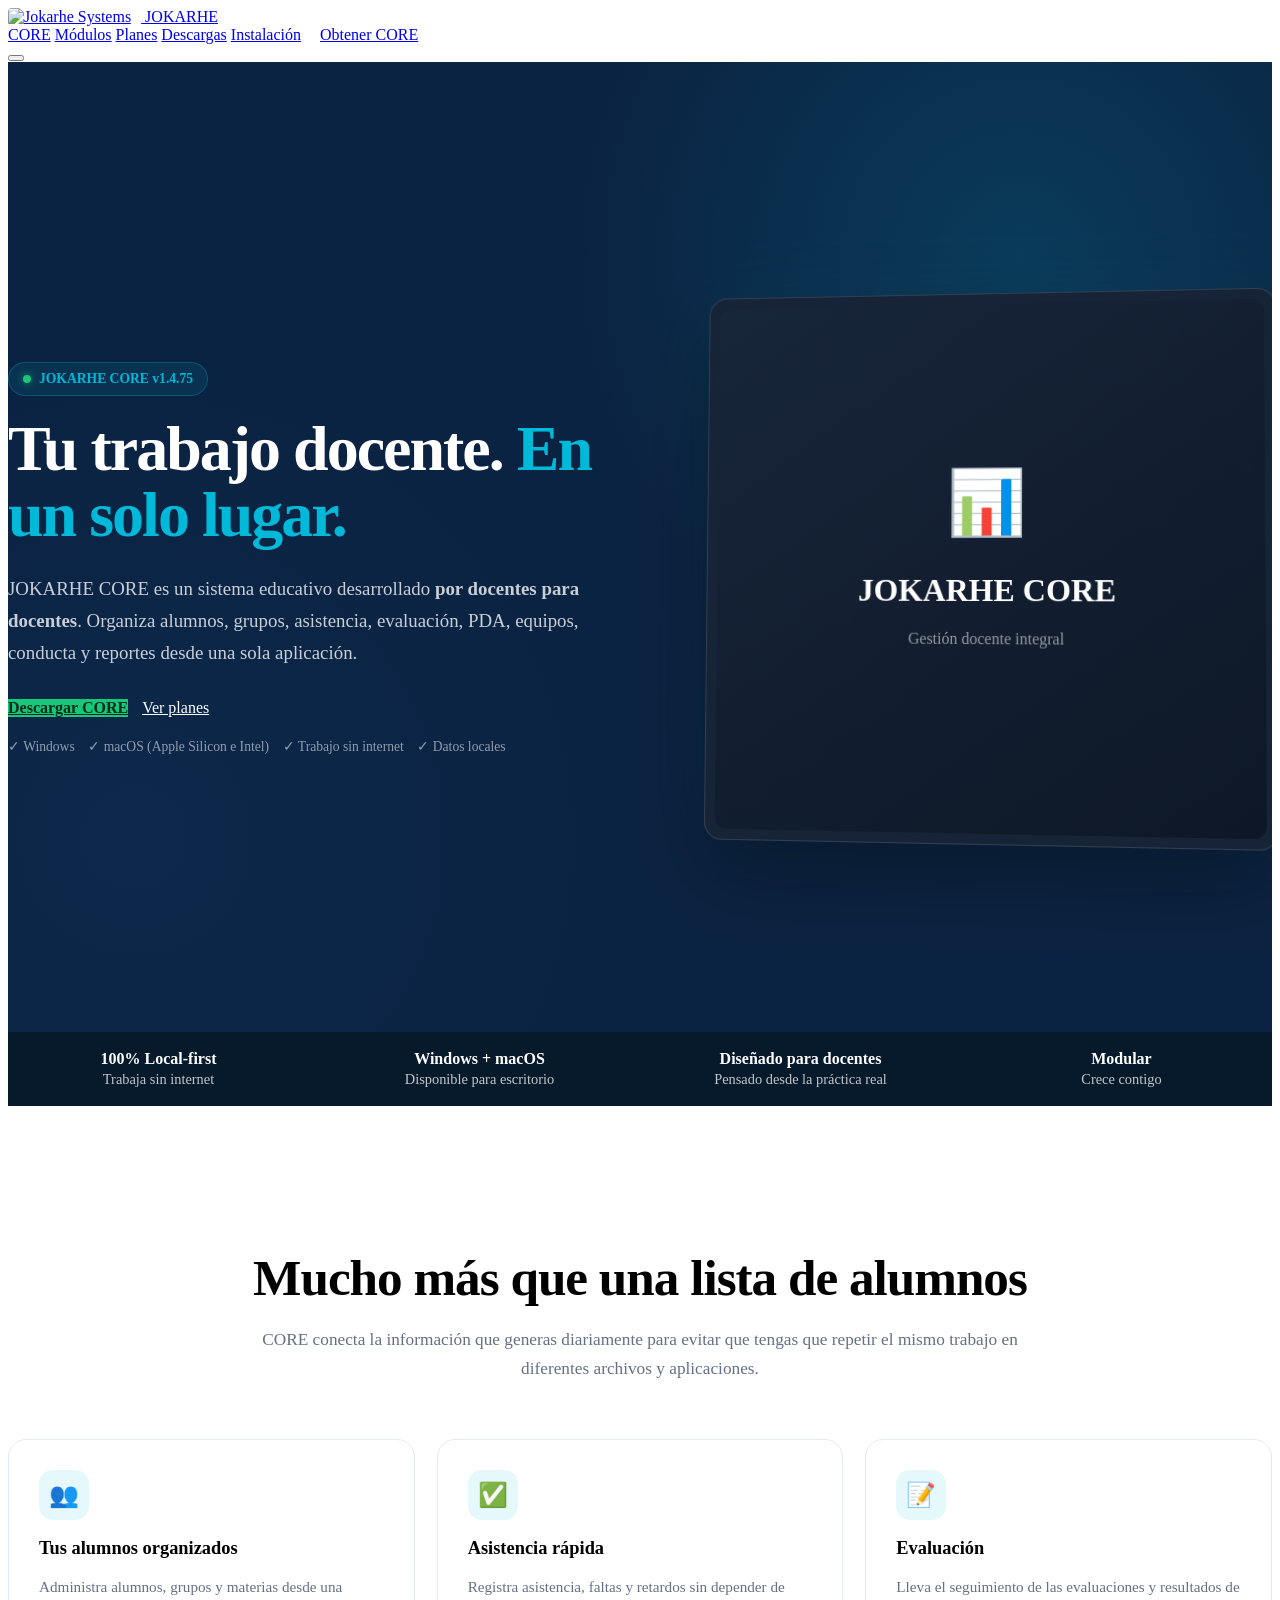
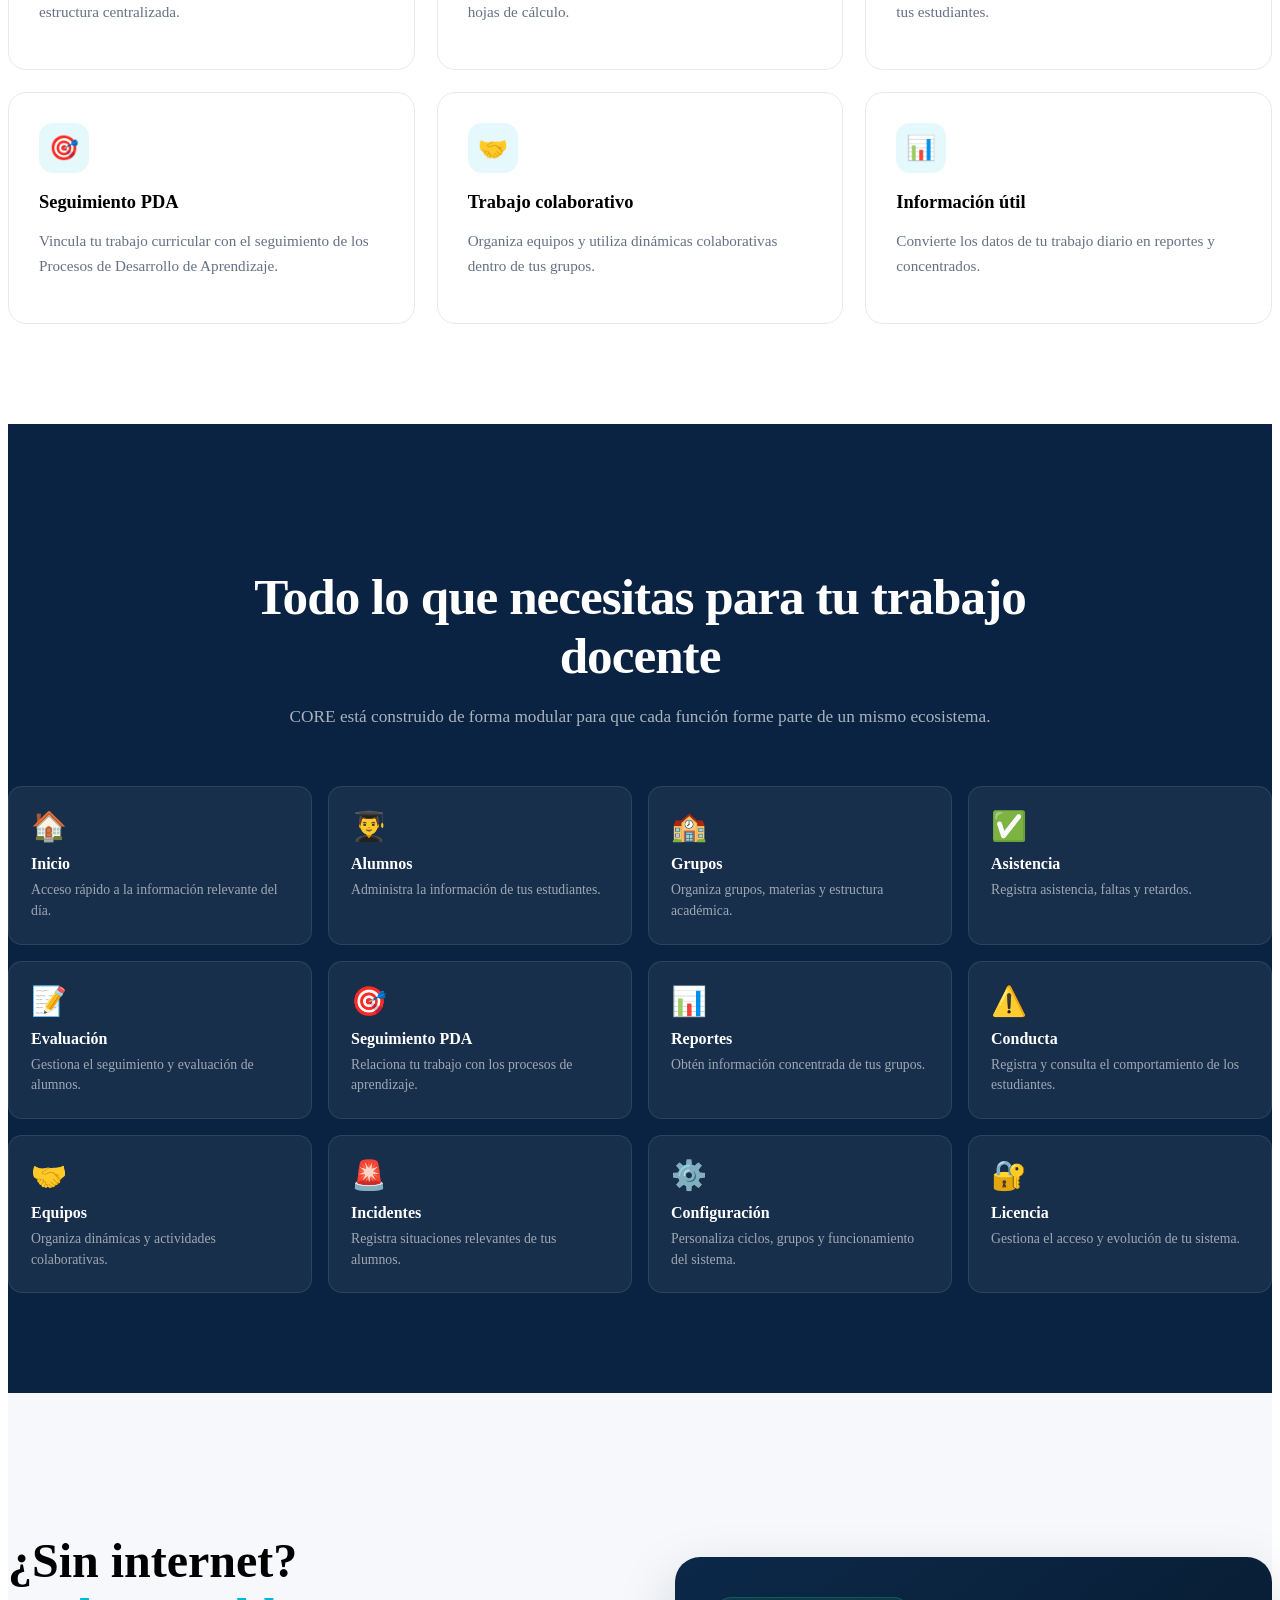
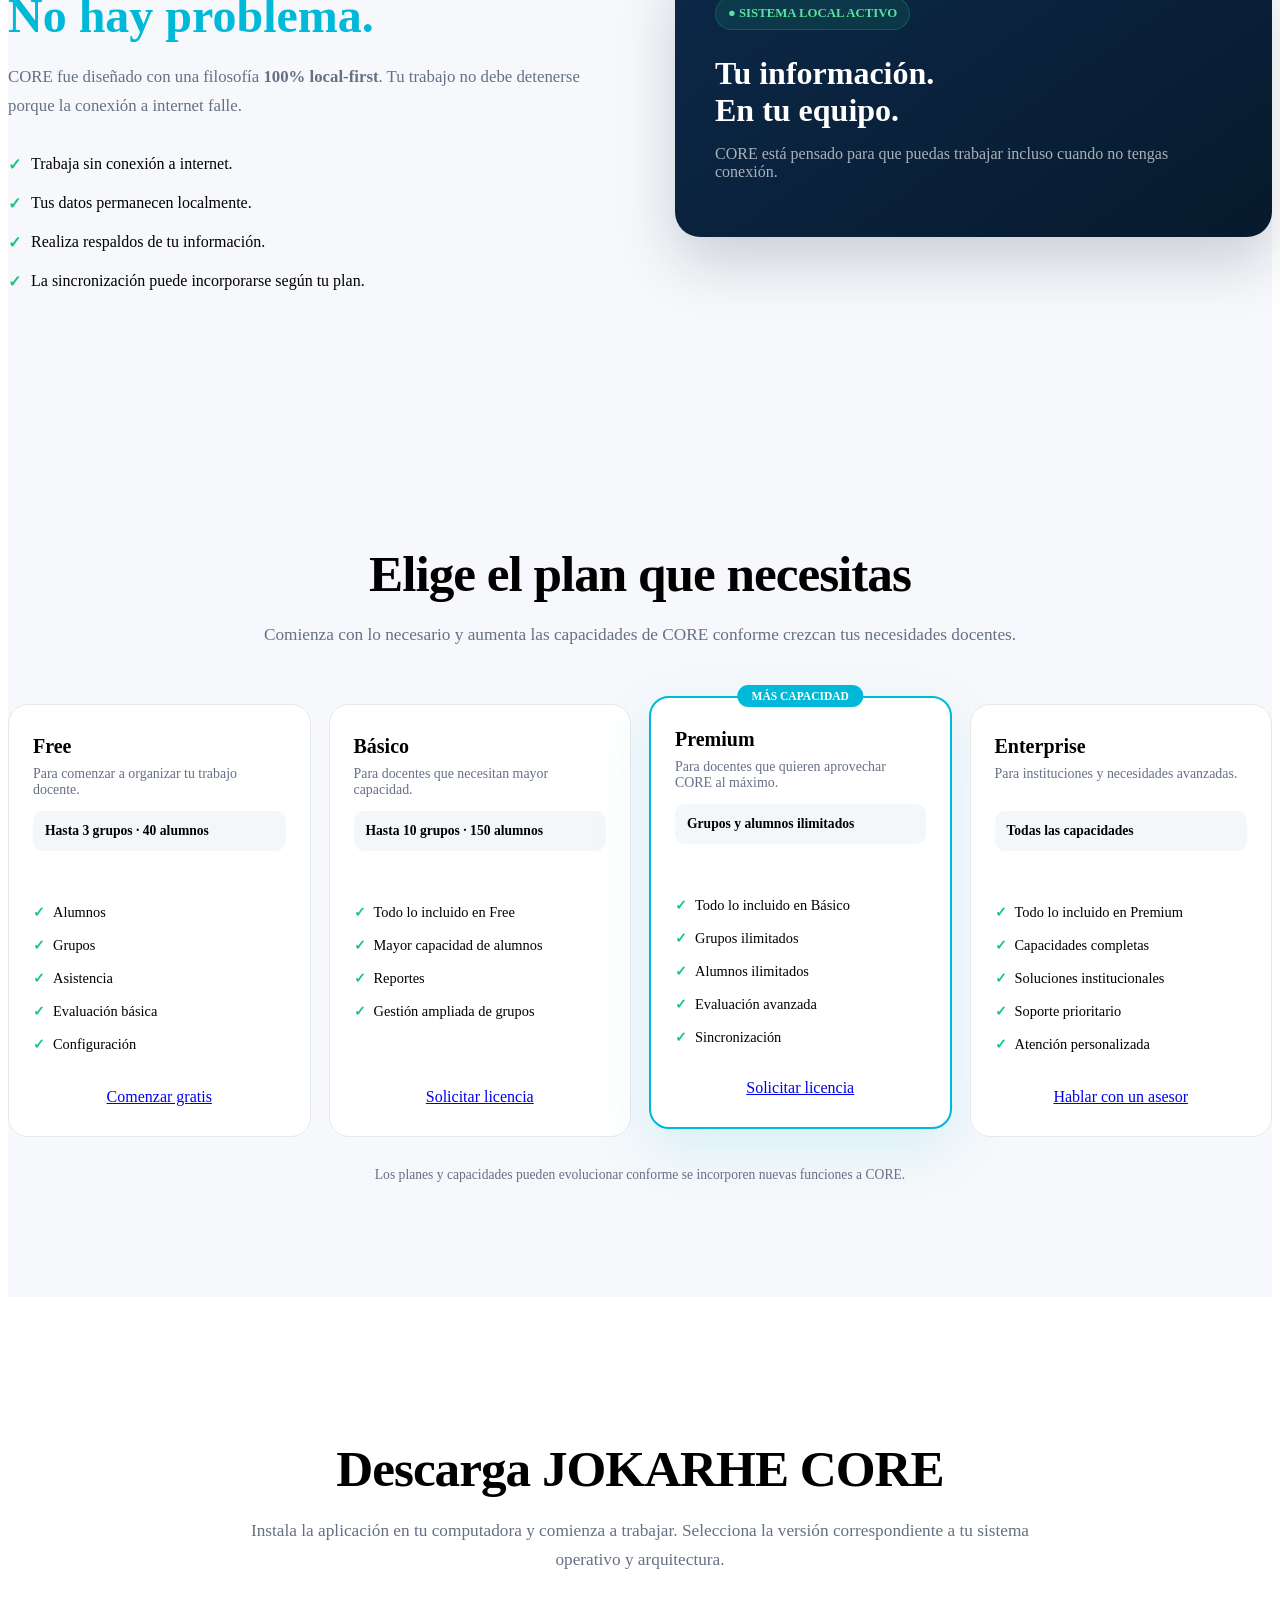
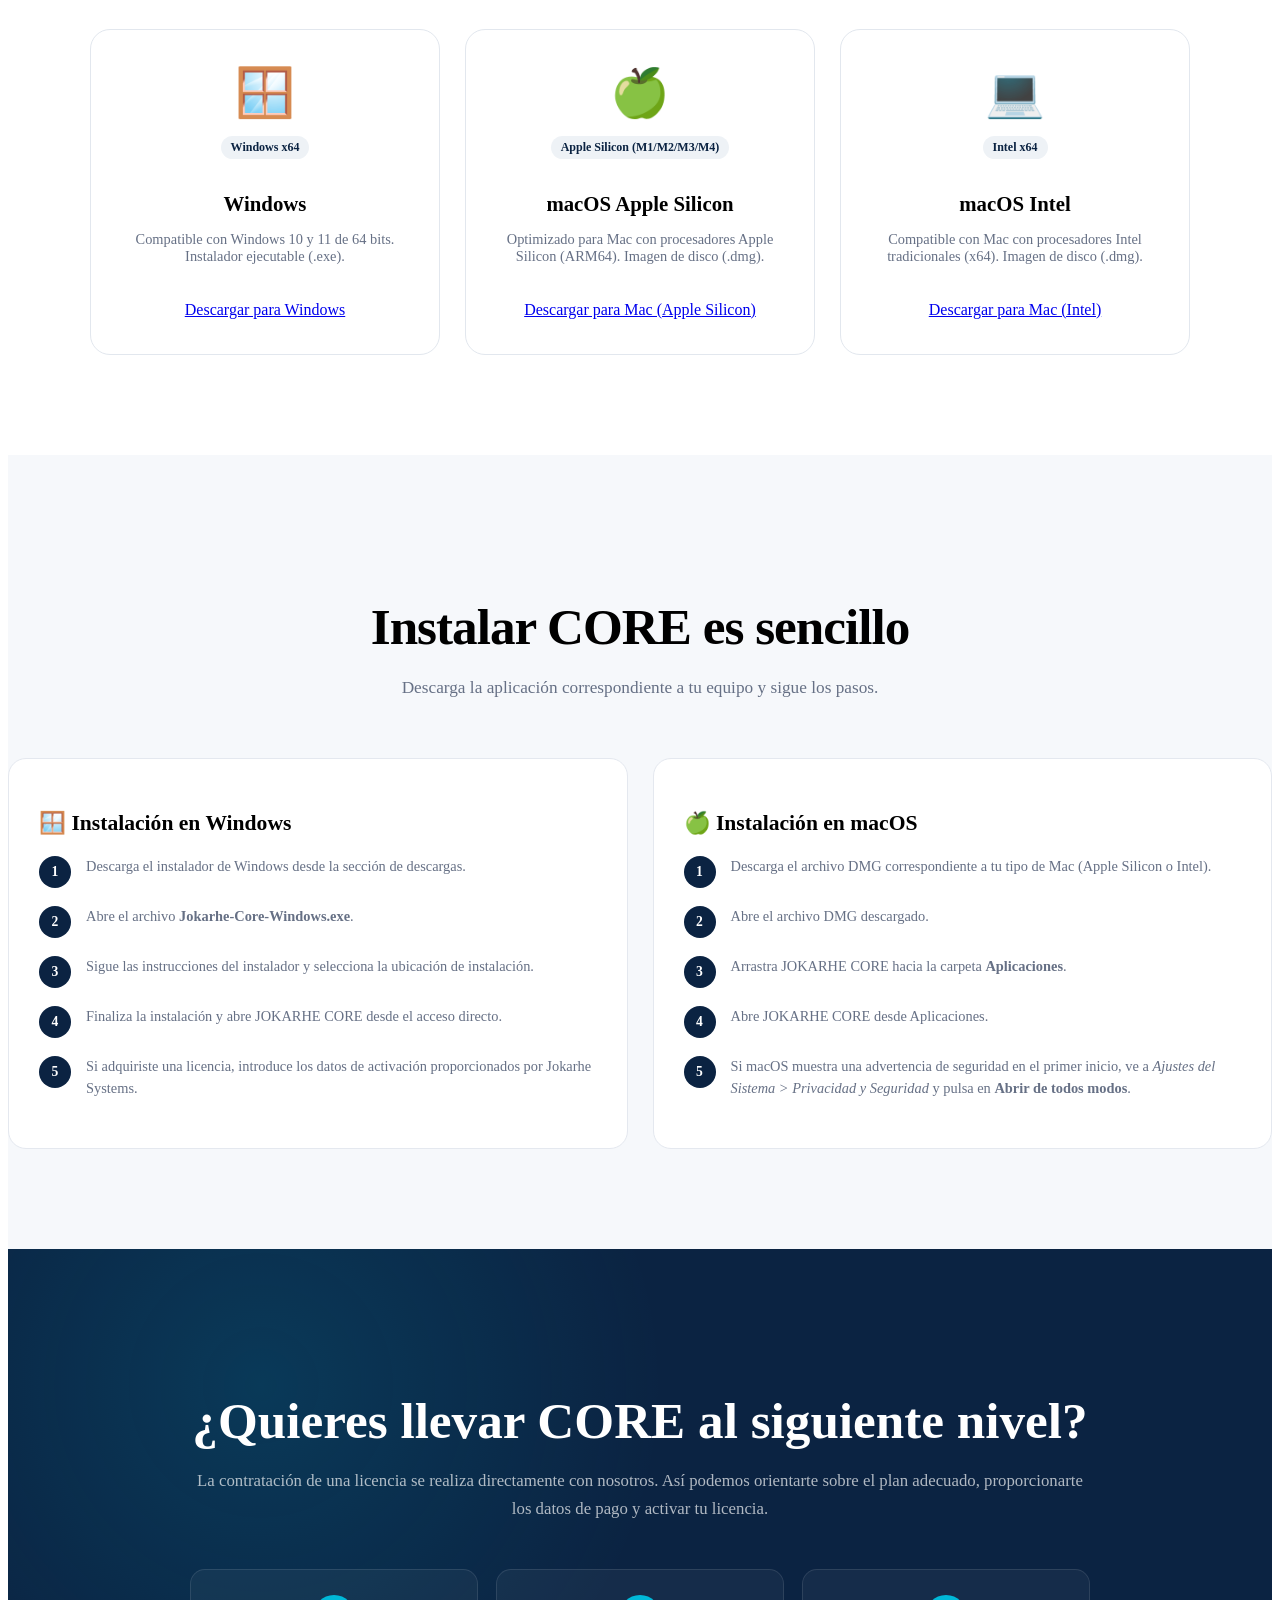
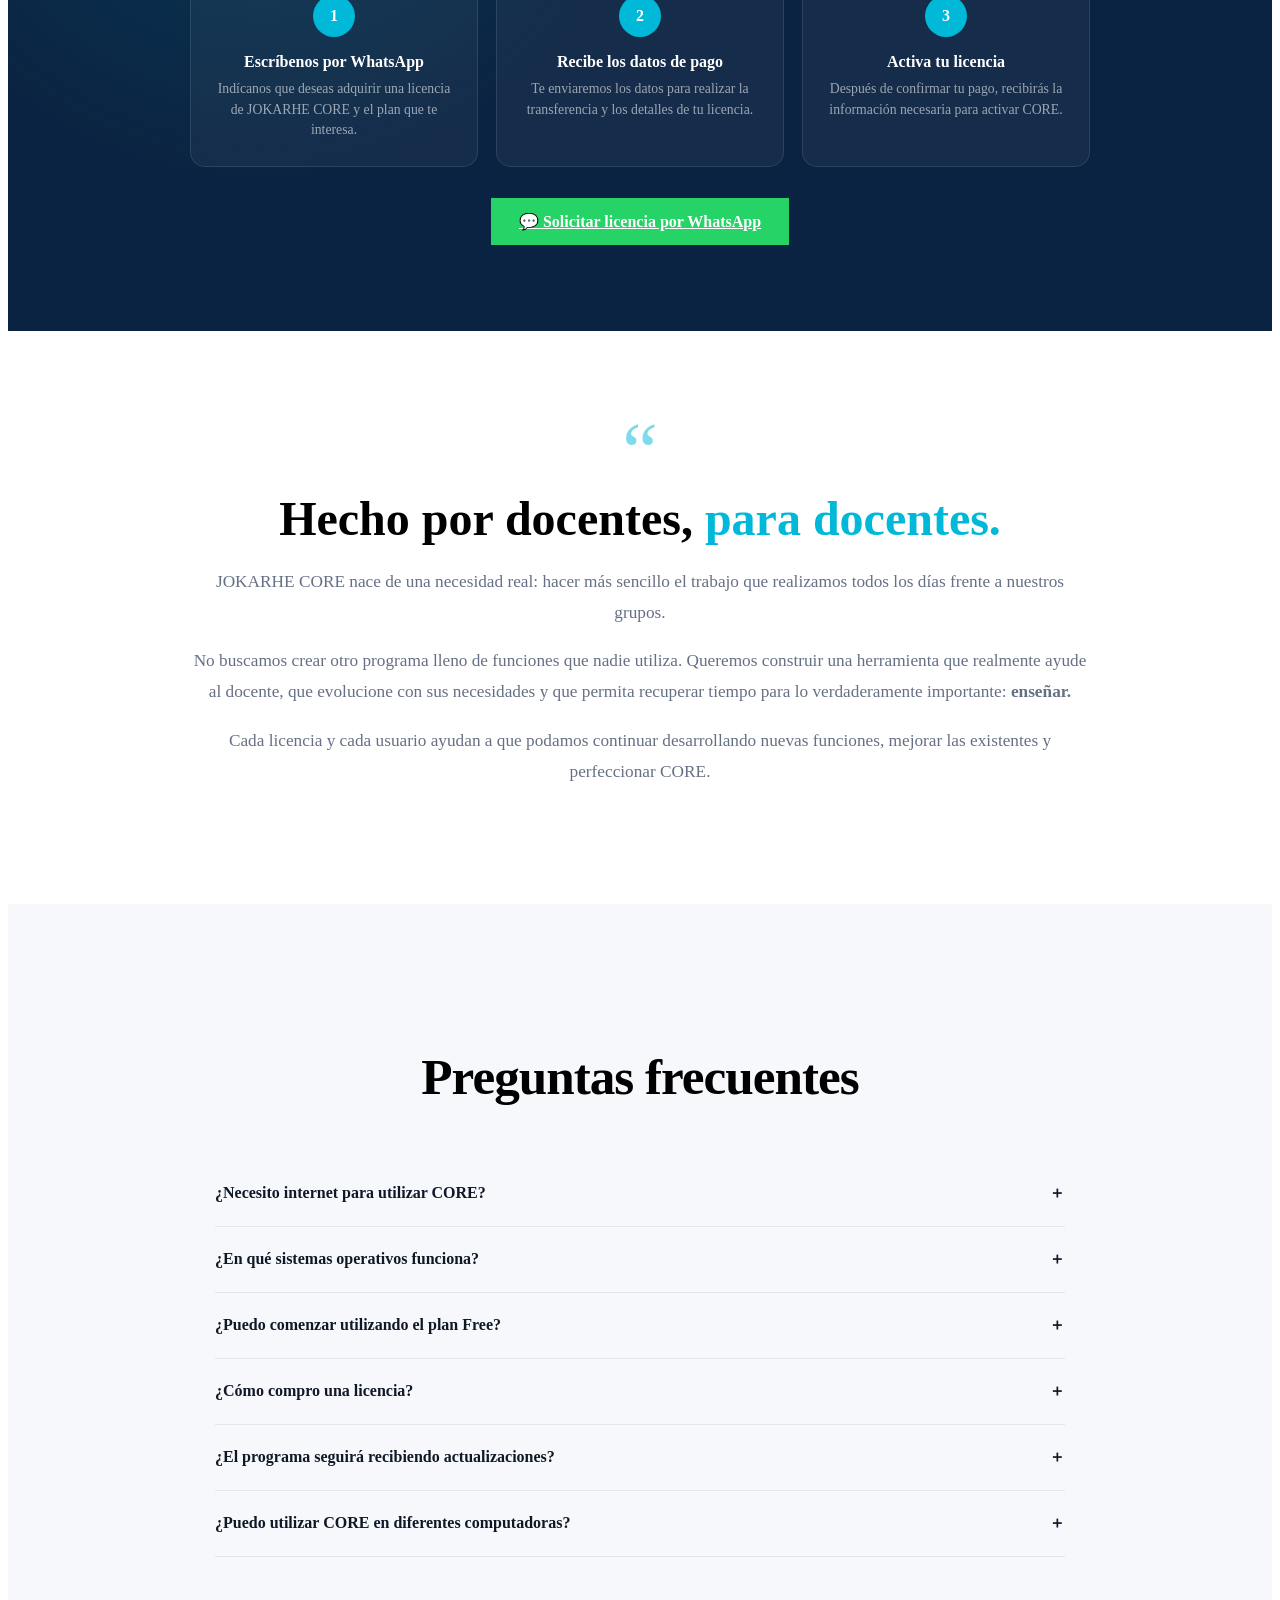
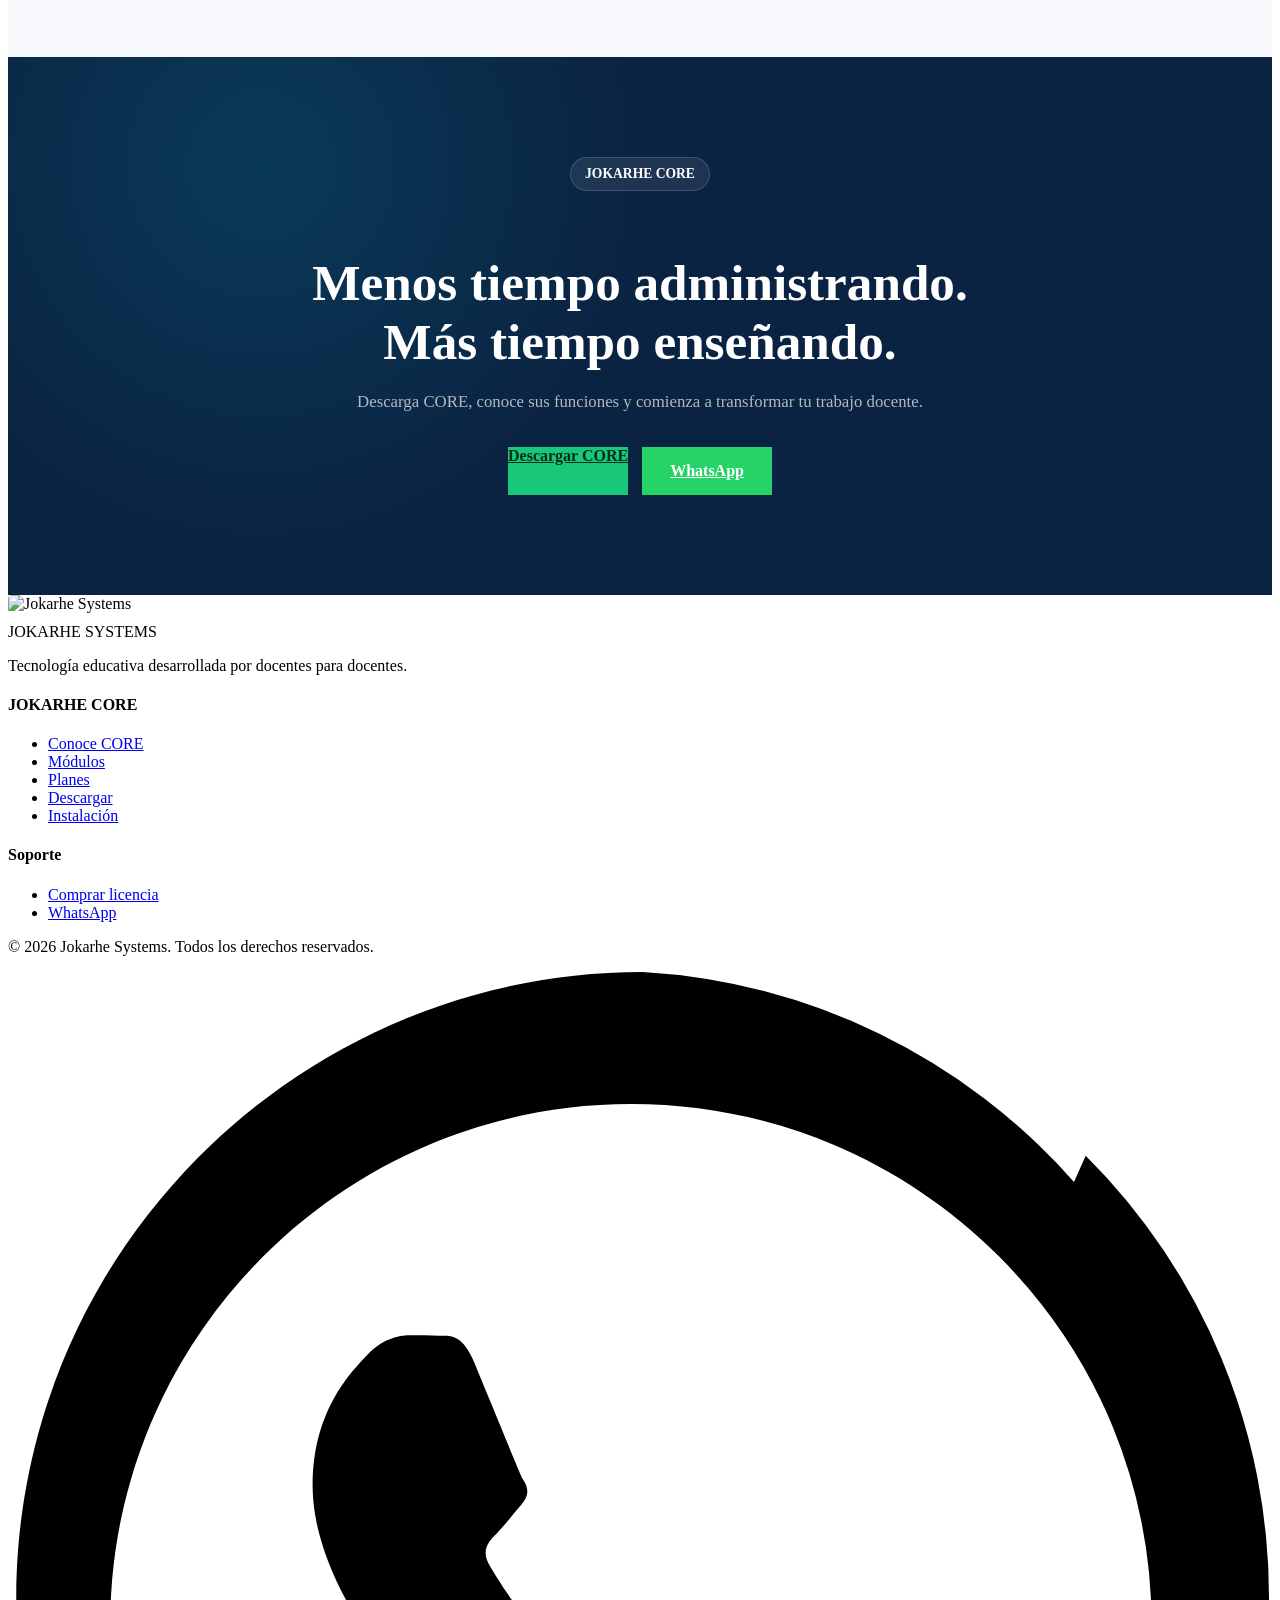
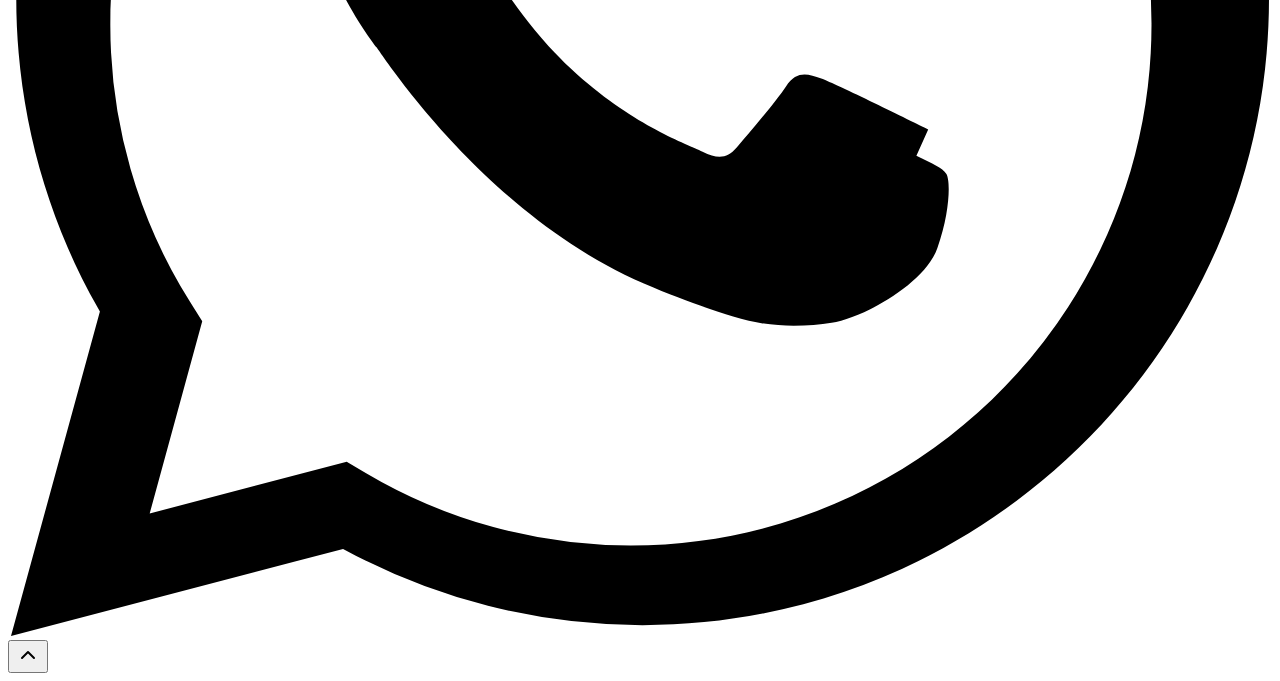
==== commit cac96ab3: "240726" ====
--- a/index.html
+++ b/index.html
@@ -5,56 +5,831 @@
     <meta charset="UTF-8">
     <meta name="viewport" content="width=device-width, initial-scale=1.0">
 
-    <!-- SEO Meta Tags -->
-    <title>Jokarhe Systems - Transformación Digital e Innovación</title>
+    <title>JOKARHE CORE | Sistema Educativo para Docentes</title>
+
     <meta name="description"
-        content="Desarrollo de software personalizado, automatización de procesos e implementación de soluciones tecnológicas que impulsan el crecimiento de escuelas, empresas y organizaciones.">
+        content="JOKARHE CORE es un sistema educativo desarrollado por docentes para docentes. Gestiona alumnos, grupos, asistencia, evaluación, PDA, equipos, conducta y reportes desde una sola aplicación. Funciona sin internet en Windows y Mac.">
+
     <meta name="keywords"
-        content="desarrollo de software, automatización, IA, tecnología educativa, Jokarhe Systems, innovación">
+        content="Jokarhe Core, sistema para docentes, software educativo, sistema escolar, asistencia docente, evaluación docente, PDA, NEM, programa para maestros, software para profesores">
+
     <meta name="robots" content="index, follow">
+
     <link rel="canonical" href="https://josue958.github.io/Jokarhe/">
 
-    <!-- Open Graph / Social Media -->
+    <!-- Open Graph -->
     <meta property="og:type" content="website">
-    <meta property="og:title" content="Jokarhe Systems - Transformación Digital e Innovación">
+    <meta property="og:title" content="JOKARHE CORE | Sistema Educativo para Docentes">
     <meta property="og:description"
-        content="Software a la medida y sistemas inteligentes para impulsar tu organización.">
+        content="Una herramienta desarrollada por docentes para docentes. Organiza tus grupos, alumnos, asistencia, evaluación y seguimiento académico desde una sola aplicación.">
     <meta property="og:url" content="https://josue958.github.io/Jokarhe/">
     <meta property="og:image" content="Documentos/Logo/Identidad%20Visual.png">
 
-    <!-- Styles & Fonts -->
     <link rel="stylesheet" href="styles.css">
-    <!-- Using Google Fonts similar to Calibri / Segoe UI for wider web support if needed, but keeping CSS font-family rules primarily for local fonts -->
-
-    <!-- Schema.org JSON-LD -->
+
+    <!-- Estilos específicos de la nueva landing -->
+    <style>
+
+        /* =========================================================
+           CORE LANDING
+        ========================================================= */
+
+        :root {
+            --core-blue: #0b2342;
+            --core-blue-light: #123d70;
+            --core-cyan: #00b8d8;
+            --core-green: #18c77a;
+            --core-gold: #f5b82e;
+            --core-bg: #f6f8fb;
+            --core-dark: #101828;
+            --core-gray: #667085;
+        }
+
+        html {
+            scroll-behavior: smooth;
+        }
+
+        body {
+            overflow-x: hidden;
+        }
+
+        .core-badge {
+            display: inline-flex;
+            align-items: center;
+            gap: 8px;
+            padding: 8px 14px;
+            border-radius: 30px;
+            background: rgba(0, 184, 216, .10);
+            border: 1px solid rgba(0, 184, 216, .25);
+            color: var(--core-cyan);
+            font-weight: 700;
+            font-size: .85rem;
+            margin-bottom: 20px;
+        }
+
+        .core-badge span {
+            width: 8px;
+            height: 8px;
+            border-radius: 50%;
+            background: var(--core-green);
+            box-shadow: 0 0 10px rgba(24,199,122,.7);
+        }
+
+        .hero-core {
+            min-height: 90vh;
+            display: flex;
+            align-items: center;
+            position: relative;
+            overflow: hidden;
+            background:
+                radial-gradient(circle at 80% 20%, rgba(0,184,216,.16), transparent 35%),
+                radial-gradient(circle at 10% 80%, rgba(18,61,112,.18), transparent 35%),
+                var(--core-blue);
+            color: white;
+            padding: 100px 0 60px;
+        }
+
+        .hero-core .container {
+            position: relative;
+            z-index: 2;
+        }
+
+        .hero-core-grid {
+            display: grid;
+            grid-template-columns: 1.05fr .95fr;
+            gap: 60px;
+            align-items: center;
+        }
+
+        .hero-core h1 {
+            font-size: clamp(2.5rem, 5vw, 4.8rem);
+            line-height: 1.03;
+            margin: 0 0 25px;
+            letter-spacing: -2px;
+        }
+
+        .hero-core h1 span {
+            color: var(--core-cyan);
+        }
+
+        .hero-core p {
+            font-size: 1.18rem;
+            line-height: 1.7;
+            max-width: 680px;
+            color: rgba(255,255,255,.78);
+        }
+
+        .hero-buttons {
+            display: flex;
+            flex-wrap: wrap;
+            gap: 14px;
+            margin-top: 30px;
+        }
+
+        .btn-download {
+            background: var(--core-green) !important;
+            border-color: var(--core-green) !important;
+            color: #062c1d !important;
+            font-weight: 800;
+        }
+
+        .btn-download:hover {
+            transform: translateY(-2px);
+            box-shadow: 0 10px 30px rgba(24,199,122,.25);
+        }
+
+        .hero-note {
+            margin-top: 18px;
+            font-size: .85rem !important;
+            color: rgba(255,255,255,.55) !important;
+        }
+
+        /* Mockup */
+        .core-screen {
+            position: relative;
+            background: #172438;
+            border: 1px solid rgba(255,255,255,.12);
+            border-radius: 18px;
+            padding: 10px;
+            box-shadow:
+                0 35px 80px rgba(0,0,0,.35),
+                0 0 80px rgba(0,184,216,.08);
+            transform: perspective(1200px) rotateY(-5deg) rotateX(2deg);
+        }
+
+        .core-screen img {
+            width: 100%;
+            display: block;
+            border-radius: 12px;
+        }
+
+        .core-screen-placeholder {
+            min-height: 470px;
+            border-radius: 12px;
+            background:
+                linear-gradient(145deg,#18263a,#0d1727);
+            display: flex;
+            align-items: center;
+            justify-content: center;
+            text-align: center;
+            padding: 30px;
+        }
+
+        .core-screen-placeholder h3 {
+            font-size: 2rem;
+            margin-bottom: 10px;
+        }
+
+        .core-screen-placeholder p {
+            font-size: 1rem;
+            color: rgba(255,255,255,.55);
+        }
+
+        /* Trust strip */
+        .trust-strip {
+            background: #071a2c;
+            color: white;
+            padding: 18px 0;
+        }
+
+        .trust-grid {
+            display: grid;
+            grid-template-columns: repeat(4,1fr);
+            gap: 20px;
+            text-align: center;
+        }
+
+        .trust-item {
+            font-size: .9rem;
+            color: rgba(255,255,255,.75);
+        }
+
+        .trust-item strong {
+            display: block;
+            color: white;
+            font-size: 1rem;
+            margin-bottom: 3px;
+        }
+
+        /* Section */
+        .core-section {
+            padding: 100px 0;
+        }
+
+        .core-section.light {
+            background: var(--core-bg);
+        }
+
+        .core-section.dark {
+            background: var(--core-blue);
+            color: white;
+        }
+
+        .core-header {
+            text-align: center;
+            max-width: 800px;
+            margin: 0 auto 55px;
+        }
+
+        .core-header h2 {
+            font-size: clamp(2rem,4vw,3.2rem);
+            margin-bottom: 15px;
+            letter-spacing: -1px;
+        }
+
+        .core-header p {
+            color: var(--core-gray);
+            font-size: 1.08rem;
+            line-height: 1.7;
+        }
+
+        .dark .core-header p {
+            color: rgba(255,255,255,.65);
+        }
+
+        /* Features */
+        .core-features {
+            display: grid;
+            grid-template-columns: repeat(3,1fr);
+            gap: 22px;
+        }
+
+        .core-feature {
+            padding: 30px;
+            border-radius: 18px;
+            background: white;
+            border: 1px solid #e5e9f0;
+            transition: .25s ease;
+        }
+
+        .core-feature:hover {
+            transform: translateY(-5px);
+            box-shadow: 0 18px 45px rgba(16,24,40,.08);
+        }
+
+        .core-feature-icon {
+            width: 50px;
+            height: 50px;
+            display: flex;
+            align-items: center;
+            justify-content: center;
+            border-radius: 14px;
+            background: rgba(0,184,216,.10);
+            color: var(--core-cyan);
+            font-size: 1.5rem;
+            margin-bottom: 18px;
+        }
+
+        .core-feature h3 {
+            margin-bottom: 10px;
+            font-size: 1.15rem;
+        }
+
+        .core-feature p {
+            color: var(--core-gray);
+            line-height: 1.65;
+            font-size: .95rem;
+        }
+
+        /* Modules */
+        .modules-grid {
+            display: grid;
+            grid-template-columns: repeat(4,1fr);
+            gap: 16px;
+        }
+
+        .module {
+            background: rgba(255,255,255,.055);
+            border: 1px solid rgba(255,255,255,.09);
+            border-radius: 14px;
+            padding: 22px;
+            transition: .25s ease;
+        }
+
+        .module:hover {
+            background: rgba(255,255,255,.09);
+            transform: translateY(-3px);
+        }
+
+        .module-icon {
+            font-size: 1.8rem;
+            margin-bottom: 12px;
+        }
+
+        .module h3 {
+            margin: 0 0 7px;
+            font-size: 1rem;
+        }
+
+        .module p {
+            margin: 0;
+            color: rgba(255,255,255,.58);
+            font-size: .86rem;
+            line-height: 1.5;
+        }
+
+        /* Offline */
+        .offline-grid {
+            display: grid;
+            grid-template-columns: 1fr 1fr;
+            gap: 70px;
+            align-items: center;
+        }
+
+        .offline-content h2 {
+            font-size: clamp(2rem,4vw,3rem);
+            margin-bottom: 20px;
+        }
+
+        .offline-content p {
+            color: var(--core-gray);
+            line-height: 1.7;
+            font-size: 1.05rem;
+        }
+
+        .offline-list {
+            list-style: none;
+            padding: 0;
+            margin: 25px 0 0;
+        }
+
+        .offline-list li {
+            padding: 10px 0;
+            display: flex;
+            gap: 10px;
+            align-items: flex-start;
+        }
+
+        .offline-list span {
+            color: var(--core-green);
+            font-weight: 900;
+        }
+
+        .offline-card {
+            padding: 40px;
+            border-radius: 25px;
+            background:
+                linear-gradient(145deg,#0c2849,#071a2c);
+            color: white;
+            box-shadow: 0 25px 60px rgba(7,26,44,.18);
+        }
+
+        .offline-card .status {
+            display: inline-flex;
+            align-items: center;
+            gap: 8px;
+            padding: 8px 12px;
+            background: rgba(24,199,122,.12);
+            border: 1px solid rgba(24,199,122,.25);
+            border-radius: 20px;
+            color: #57e29f;
+            font-size: .8rem;
+            font-weight: 700;
+        }
+
+        .offline-card h3 {
+            font-size: 2rem;
+            margin: 25px 0 12px;
+        }
+
+        .offline-card p {
+            color: rgba(255,255,255,.65);
+        }
+
+        /* Pricing */
+        .pricing-grid {
+            display: grid;
+            grid-template-columns: repeat(4,1fr);
+            gap: 18px;
+            align-items: stretch;
+        }
+
+        .price-card {
+            background: white;
+            border: 1px solid #e4e8ef;
+            border-radius: 20px;
+            padding: 30px 24px;
+            position: relative;
+            display: flex;
+            flex-direction: column;
+        }
+
+        .price-card.featured {
+            border: 2px solid var(--core-cyan);
+            box-shadow: 0 20px 55px rgba(0,184,216,.13);
+            transform: translateY(-8px);
+        }
+
+        .popular {
+            position: absolute;
+            top: -13px;
+            left: 50%;
+            transform: translateX(-50%);
+            background: var(--core-cyan);
+            color: white;
+            padding: 5px 14px;
+            border-radius: 20px;
+            font-size: .72rem;
+            font-weight: 800;
+            white-space: nowrap;
+        }
+
+        .price-name {
+            font-size: 1.25rem;
+            font-weight: 800;
+            margin-bottom: 8px;
+        }
+
+        .price-description {
+            color: var(--core-gray);
+            font-size: .87rem;
+            min-height: 45px;
+        }
+
+        .price-list {
+            list-style: none;
+            padding: 0;
+            margin: 25px 0;
+            flex: 1;
+        }
+
+        .price-list li {
+            padding: 8px 0;
+            font-size: .9rem;
+            display: flex;
+            gap: 8px;
+        }
+
+        .price-list li::before {
+            content: "✓";
+            color: var(--core-green);
+            font-weight: 900;
+        }
+
+        .price-limit {
+            padding: 12px;
+            border-radius: 10px;
+            background: #f4f7fa;
+            font-size: .85rem;
+            margin-bottom: 20px;
+            font-weight: 700;
+        }
+
+        .price-btn {
+            width: 100%;
+            text-align: center;
+        }
+
+        /* Download */
+        .download-grid {
+            display: grid;
+            grid-template-columns: repeat(3, 1fr);
+            gap: 25px;
+            max-width: 1100px;
+            margin: 0 auto;
+        }
+
+        .download-card {
+            background: white;
+            border: 1px solid #e2e7ee;
+            border-radius: 20px;
+            padding: 35px 25px;
+            text-align: center;
+            transition: .25s ease;
+            display: flex;
+            flex-direction: column;
+            justify-content: space-between;
+        }
+
+        .download-card:hover {
+            transform: translateY(-5px);
+            box-shadow: 0 18px 45px rgba(16,24,40,.08);
+        }
+
+        .download-icon {
+            font-size: 3rem;
+            margin-bottom: 15px;
+        }
+
+        .download-card h3 {
+            margin-bottom: 8px;
+            font-size: 1.3rem;
+        }
+
+        .download-card p {
+            color: var(--core-gray);
+            font-size: .9rem;
+            margin-bottom: 22px;
+            min-height: 48px;
+        }
+
+        .download-badge-arch {
+            display: inline-block;
+            font-size: 0.75rem;
+            padding: 4px 10px;
+            background: #eef2f6;
+            color: var(--core-blue);
+            border-radius: 12px;
+            font-weight: 700;
+            margin-bottom: 12px;
+        }
+
+        /* Installation */
+        .install-grid {
+            display: grid;
+            grid-template-columns: repeat(2, 1fr);
+            gap: 25px;
+        }
+
+        .install-card {
+            background: white;
+            border: 1px solid #e4e8ef;
+            border-radius: 18px;
+            padding: 30px;
+        }
+
+        .install-card h3 {
+            font-size: 1.35rem;
+            margin-bottom: 20px;
+        }
+
+        .install-step {
+            display: flex;
+            gap: 15px;
+            margin-bottom: 18px;
+        }
+
+        .install-number {
+            flex: 0 0 32px;
+            height: 32px;
+            border-radius: 50%;
+            background: var(--core-blue);
+            color: white;
+            display: flex;
+            align-items: center;
+            justify-content: center;
+            font-weight: 800;
+            font-size: .85rem;
+        }
+
+        .install-step p {
+            margin: 0;
+            color: var(--core-gray);
+            line-height: 1.5;
+            font-size: .9rem;
+        }
+
+        /* Purchase */
+        .purchase {
+            background:
+                radial-gradient(circle at 20% 20%, rgba(0,184,216,.15), transparent 35%),
+                var(--core-blue);
+            color: white;
+            text-align: center;
+        }
+
+        .purchase-box {
+            max-width: 900px;
+            margin: auto;
+        }
+
+        .purchase h2 {
+            font-size: clamp(2rem,4vw,3.3rem);
+            margin-bottom: 15px;
+        }
+
+        .purchase > .container > .purchase-box > p {
+            color: rgba(255,255,255,.68);
+            font-size: 1.05rem;
+            line-height: 1.7;
+        }
+
+        .purchase-steps {
+            display: grid;
+            grid-template-columns: repeat(3,1fr);
+            gap: 18px;
+            margin: 45px 0;
+        }
+
+        .purchase-step {
+            padding: 25px;
+            border: 1px solid rgba(255,255,255,.10);
+            background: rgba(255,255,255,.045);
+            border-radius: 15px;
+        }
+
+        .purchase-step-number {
+            width: 42px;
+            height: 42px;
+            border-radius: 50%;
+            margin: 0 auto 15px;
+            display: flex;
+            align-items: center;
+            justify-content: center;
+            background: var(--core-cyan);
+            color: white;
+            font-weight: 900;
+        }
+
+        .purchase-step h3 {
+            font-size: 1rem;
+            margin-bottom: 8px;
+        }
+
+        .purchase-step p {
+            margin: 0;
+            color: rgba(255,255,255,.58);
+            font-size: .86rem;
+            line-height: 1.5;
+        }
+
+        .whatsapp-btn {
+            background: #25D366 !important;
+            border-color: #25D366 !important;
+            color: white !important;
+            font-weight: 800;
+            padding: 15px 28px;
+        }
+
+        /* Teacher message */
+        .teacher-message {
+            max-width: 900px;
+            margin: auto;
+            text-align: center;
+        }
+
+        .teacher-message .quote-mark {
+            font-size: 5rem;
+            line-height: .5;
+            color: var(--core-cyan);
+            opacity: .5;
+        }
+
+        .teacher-message h2 {
+            font-size: clamp(2rem,4vw,3rem);
+            margin: 20px 0;
+        }
+
+        .teacher-message p {
+            color: var(--core-gray);
+            font-size: 1.08rem;
+            line-height: 1.8;
+        }
+
+        /* FAQ */
+        .core-faq {
+            max-width: 850px;
+            margin: auto;
+        }
+
+        .core-faq-item {
+            border-bottom: 1px solid #e3e7ed;
+        }
+
+        .core-faq-question {
+            width: 100%;
+            background: transparent;
+            border: 0;
+            padding: 22px 0;
+            display: flex;
+            justify-content: space-between;
+            align-items: center;
+            text-align: left;
+            font: inherit;
+            font-weight: 700;
+            cursor: pointer;
+            color: var(--core-dark);
+        }
+
+        .core-faq-answer {
+            display: none;
+            padding: 0 0 22px;
+            color: var(--core-gray);
+            line-height: 1.7;
+        }
+
+        .core-faq-item.active .core-faq-answer {
+            display: block;
+        }
+
+        .core-faq-item.active .core-faq-question {
+            color: var(--core-cyan);
+        }
+
+        /* Responsive */
+        @media (max-width: 1000px) {
+
+            .hero-core-grid,
+            .offline-grid {
+                grid-template-columns: 1fr;
+            }
+
+            .core-features {
+                grid-template-columns: repeat(2,1fr);
+            }
+
+            .modules-grid {
+                grid-template-columns: repeat(2,1fr);
+            }
+
+            .pricing-grid {
+                grid-template-columns: repeat(2,1fr);
+            }
+
+            .download-grid {
+                grid-template-columns: 1fr;
+            }
+
+            .core-screen {
+                transform: none;
+                max-width: 700px;
+                margin: 0 auto;
+            }
+
+            .trust-grid {
+                grid-template-columns: repeat(2,1fr);
+            }
+        }
+
+        @media (max-width: 700px) {
+
+            .hero-core {
+                min-height: auto;
+                padding: 90px 0 70px;
+            }
+
+            .hero-core-grid,
+            .core-features,
+            .modules-grid,
+            .pricing-grid,
+            .download-grid,
+            .install-grid,
+            .purchase-steps {
+                grid-template-columns: 1fr;
+            }
+
+            .price-card.featured {
+                transform: none;
+            }
+
+            .trust-grid {
+                grid-template-columns: 1fr 1fr;
+            }
+
+            .hero-core h1 {
+                letter-spacing: -1px;
+            }
+        }
+
+    </style>
+
+    <!-- Schema -->
     <script type="application/ld+json">
     {
-      "@context": "https://schema.org",
-      "@type": "Organization",
-      "name": "Jokarhe Systems",
-      "url": "https://josue958.github.io/Jokarhe/",
-      "logo": "https://josue958.github.io/Jokarhe/Documentos/Logo/Identidad%20Visual.png",
-      "description": "Transformamos personas, instituciones y empresas mediante sistemas inteligentes."
+        "@context": "https://schema.org",
+        "@type": "SoftwareApplication",
+        "name": "JOKARHE CORE",
+        "applicationCategory": "EducationalApplication",
+        "operatingSystem": "Windows, macOS",
+        "description": "Sistema educativo desarrollado por docentes para docentes para gestionar alumnos, grupos, asistencia, evaluación, PDA, equipos, conducta y reportes.",
+        "brand": {
+            "@type": "Brand",
+            "name": "Jokarhe Systems"
+        }
     }
     </script>
+
 </head>
 
 <body>
 
-    <!-- 1. NAVBAR -->
+    <!-- =========================================================
+         NAVBAR
+    ========================================================== -->
+
     <nav class="navbar">
-        <a href="#" class="nav-logo">
-            <img src="Documentos/Logo/Logo_empressa.png" alt="Jokarhe Systems Logo"
-                style="height: 32px; width: auto; margin-right: 10px; border-radius: 4px;">
-            JOKARHE SYSTEMS
+
+        <a href="#inicio" class="nav-logo">
+            <img src="Documentos/Logo/Logo_empressa.png"
+                alt="Jokarhe Systems"
+                style="height:32px;width:auto;margin-right:10px;border-radius:4px;">
+            JOKARHE
         </a>
+
         <div class="nav-links">
-            <a href="#about" class="nav-link">Nosotros</a>
-            <a href="#services" class="nav-link">Servicios</a>
-            <a href="#product" class="nav-link">Productos</a>
-            <a href="#contact" class="nav-link">Contacto</a>
-            <a href="dosifica/index.html" class="btn btn-outline" style="margin-left: 20px;">Acceso a Clientes</a>
+            <a href="#core" class="nav-link">CORE</a>
+            <a href="#modulos" class="nav-link">Módulos</a>
+            <a href="#planes" class="nav-link">Planes</a>
+            <a href="#descargas" class="nav-link">Descargas</a>
+            <a href="#instalacion" class="nav-link">Instalación</a>
+
+            <a href="#comprar"
+               class="btn btn-primary"
+               style="margin-left:15px;">
+                Obtener CORE
+            </a>
         </div>
+
         <div class="nav-actions">
             <button class="mobile-menu-btn" aria-label="Abrir menú">
                 <span></span>
@@ -62,616 +837,1431 @@
                 <span></span>
             </button>
         </div>
+
     </nav>
 
-    <!-- 2. HERO -->
-    <section class="hero" id="home">
-        <div class="hero-bg">
-            <div class="hero-bg-shape"></div>
-            <div class="hero-bg-shape"></div>
+
+    <!-- =========================================================
+         HERO
+    ========================================================== -->
+
+    <section class="hero-core" id="inicio">
+
+        <div class="container hero-core-grid">
+
+            <div>
+
+                <div class="core-badge">
+                    <span></span>
+                    JOKARHE CORE v1.4.75
+                </div>
+
+                <h1>
+                    Tu trabajo docente.
+                    <span>En un solo lugar.</span>
+                </h1>
+
+                <p>
+                    JOKARHE CORE es un sistema educativo desarrollado
+                    <strong>por docentes para docentes</strong>.
+                    Organiza alumnos, grupos, asistencia, evaluación,
+                    PDA, equipos, conducta y reportes desde una sola aplicación.
+                </p>
+
+                <div class="hero-buttons">
+
+                    <a href="#descargas"
+                       class="btn btn-primary btn-download">
+                        Descargar CORE
+                    </a>
+
+                    <a href="#planes"
+                       class="btn btn-outline"
+                       style="color:white;border-color:rgba(255,255,255,.35);">
+                        Ver planes
+                    </a>
+
+                </div>
+
+                <p class="hero-note">
+                    ✓ Windows &nbsp;&nbsp; ✓ macOS (Apple Silicon e Intel) &nbsp;&nbsp;
+                    ✓ Trabajo sin internet &nbsp;&nbsp; ✓ Datos locales
+                </p>
+
+            </div>
+
+
+            <div class="core-screen">
+
+                <div class="core-screen-placeholder">
+
+                    <div>
+
+                        <div style="font-size:4rem;margin-bottom:20px;">
+                            📊
+                        </div>
+
+                        <h3>
+                            JOKARHE CORE
+                        </h3>
+
+                        <p>
+                            Gestión docente integral
+                        </p>
+
+                    </div>
+
+                </div>
+
+            </div>
+
         </div>
 
-        <div class="container hero-content">
-
-
-            <img src="Documentos/Logo/Logo_empressa.png" alt="Jokarhe Systems Logo"
-                style="height: 400px; width: auto; display: block; margin: 0 auto 20px auto; border-radius: 4px;">
-
-            <div class="hero-badge">
-                <svg width="16" height="16" viewBox="0 0 24 24" fill="none" stroke="currentColor" stroke-width="2">
-                    <circle cx="12" cy="12" r="10"></circle>
-                    <polyline points="12 6 12 12 16 14"></polyline>
-                </svg>
-                Innovación tecnológica 2026
-            </div>
-            <h1 class="hero-title">Transformamos la educación y las empresas mediante <span
-                    class="gradient-text">sistemas inteligentes.</span></h1>
-            <p class="hero-subtitle">Desarrollamos software personalizado, automatizamos procesos e implementamos
-                soluciones tecnológicas que impulsan el crecimiento de tu organización.</p>
-            <div class="hero-cta">
-                <a href="#contact" class="btn btn-primary">Solicitar Información</a>
-                <a href="#services" class="btn btn-outline">Ver soluciones</a>
-            </div>
+    </section>
+
+
+    <!-- =========================================================
+         TRUST STRIP
+    ========================================================== -->
+
+    <section class="trust-strip">
+
+        <div class="container trust-grid">
+
+            <div class="trust-item">
+                <strong>100% Local-first</strong>
+                Trabaja sin internet
+            </div>
+
+            <div class="trust-item">
+                <strong>Windows + macOS</strong>
+                Disponible para escritorio
+            </div>
+
+            <div class="trust-item">
+                <strong>Diseñado para docentes</strong>
+                Pensado desde la práctica real
+            </div>
+
+            <div class="trust-item">
+                <strong>Modular</strong>
+                Crece contigo
+            </div>
+
         </div>
+
     </section>
 
-    <!-- 3. SOBRE NOSOTROS -->
-    <section class="section about" id="about">
-        <div class="container about-grid">
-            <div class="about-image reveal-left">
-                <!-- Placeholder elegante -->
-                <div
-                    style="background: linear-gradient(135deg, #071A2C, #0F4C81); height: 400px; display:flex; align-items:center; justify-content:center; color:white;">
-                    <svg width="80" height="80" viewBox="0 0 24 24" fill="none" stroke="currentColor"
-                        stroke-width="1.5">
-                        <polygon points="12 2 2 7 12 12 22 7 12 2"></polygon>
-                        <polyline points="2 17 12 22 22 17"></polyline>
-                        <polyline points="2 12 12 17 22 12"></polyline>
-                    </svg>
-                </div>
-            </div>
-            <div class="about-content reveal-right">
-                <h2 class="section-title">Sobre Nosotros</h2>
-                <p>Nuestra historia comienza con una visión clara: cerrar la brecha entre la complejidad técnica y las
-                    necesidades operativas reales. En <strong>Jokarhe Systems</strong>, entendemos que la tecnología es
-                    un medio, no un fin.</p>
-
-                <h3>Misión</h3>
-                <p>Proveer herramientas digitales accesibles, intuitivas y poderosas que automaticen tareas repetitivas
-                    y permitan a los profesionales enfocarse en lo que realmente importa.</p>
-
-                <h3>Visión y Valores</h3>
-                <p>Aspiramos a ser líderes en la transformación digital de instituciones en Latinoamérica, cimentados en
-                    la <strong>Innovación</strong>, el <strong>Profesionalismo</strong> y la <strong>Confianza</strong>.
+
+    <!-- =========================================================
+         QUÉ ES CORE
+    ========================================================== -->
+
+    <section class="core-section" id="core">
+
+        <div class="container">
+
+            <div class="core-header">
+
+                <h2>
+                    Mucho más que una lista de alumnos
+                </h2>
+
+                <p>
+                    CORE conecta la información que generas diariamente
+                    para evitar que tengas que repetir el mismo trabajo
+                    en diferentes archivos y aplicaciones.
                 </p>
-            </div>
+
+            </div>
+
+
+            <div class="core-features">
+
+                <div class="core-feature">
+
+                    <div class="core-feature-icon">👥</div>
+
+                    <h3>
+                        Tus alumnos organizados
+                    </h3>
+
+                    <p>
+                        Administra alumnos, grupos y materias
+                        desde una estructura centralizada.
+                    </p>
+
+                </div>
+
+
+                <div class="core-feature">
+
+                    <div class="core-feature-icon">✅</div>
+
+                    <h3>
+                        Asistencia rápida
+                    </h3>
+
+                    <p>
+                        Registra asistencia, faltas y retardos
+                        sin depender de hojas de cálculo.
+                    </p>
+
+                </div>
+
+
+                <div class="core-feature">
+
+                    <div class="core-feature-icon">📝</div>
+
+                    <h3>
+                        Evaluación
+                    </h3>
+
+                    <p>
+                        Lleva el seguimiento de las evaluaciones
+                        y resultados de tus estudiantes.
+                    </p>
+
+                </div>
+
+
+                <div class="core-feature">
+
+                    <div class="core-feature-icon">🎯</div>
+
+                    <h3>
+                        Seguimiento PDA
+                    </h3>
+
+                    <p>
+                        Vincula tu trabajo curricular con el
+                        seguimiento de los Procesos de Desarrollo de Aprendizaje.
+                    </p>
+
+                </div>
+
+
+                <div class="core-feature">
+
+                    <div class="core-feature-icon">🤝</div>
+
+                    <h3>
+                        Trabajo colaborativo
+                    </h3>
+
+                    <p>
+                        Organiza equipos y utiliza dinámicas
+                        colaborativas dentro de tus grupos.
+                    </p>
+
+                </div>
+
+
+                <div class="core-feature">
+
+                    <div class="core-feature-icon">📊</div>
+
+                    <h3>
+                        Información útil
+                    </h3>
+
+                    <p>
+                        Convierte los datos de tu trabajo diario
+                        en reportes y concentrados.
+                    </p>
+
+                </div>
+
+            </div>
+
         </div>
+
     </section>
 
-    <!-- 4. ¿POR QUÉ ELEGIRNOS? -->
-    <section class="section why-us">
+
+    <!-- =========================================================
+         MÓDULOS
+    ========================================================== -->
+
+    <section class="core-section dark" id="modulos">
+
         <div class="container">
-            <div class="section-header reveal">
-                <h2 class="section-title">¿Por qué elegirnos?</h2>
-                <p class="section-subtitle">Diferenciadores clave que nos hacen el socio tecnológico ideal para tu
-                    organización.</p>
-            </div>
-            <div class="features-grid">
-                <div class="feature-card reveal">
-                    <div class="feature-icon"><svg viewBox="0 0 24 24" fill="none" stroke="currentColor"
-                            stroke-width="2">
-                            <path d="M22 12h-4l-3 9L9 3l-3 9H2"></path>
-                        </svg></div>
-                    <h3 class="feature-title">Innovación</h3>
-                    <p class="feature-desc">Integramos las últimas tecnologías de vanguardia para asegurar que tu
-                        sistema nunca quede obsoleto.</p>
-                </div>
-                <div class="feature-card reveal" style="transition-delay: 0.1s;">
-                    <div class="feature-icon"><svg viewBox="0 0 24 24" fill="none" stroke="currentColor"
-                            stroke-width="2">
-                            <rect x="2" y="3" width="20" height="14" rx="2" ry="2"></rect>
-                            <line x1="8" y1="21" x2="16" y2="21"></line>
-                            <line x1="12" y1="17" x2="12" y2="21"></line>
-                        </svg></div>
-                    <h3 class="feature-title">Software a la Medida</h3>
-                    <p class="feature-desc">No usamos plantillas genéricas. Cada línea de código está diseñada para
-                        resolver tus problemas específicos.</p>
-                </div>
-                <div class="feature-card reveal" style="transition-delay: 0.2s;">
-                    <div class="feature-icon"><svg viewBox="0 0 24 24" fill="none" stroke="currentColor"
-                            stroke-width="2">
-                            <circle cx="12" cy="12" r="10"></circle>
-                            <polyline points="12 6 12 12 16 14"></polyline>
-                        </svg></div>
-                    <h3 class="feature-title">Automatización</h3>
-                    <p class="feature-desc">Reducimos el tiempo invertido en tareas repetitivas hasta en un 80% mediante
-                        algoritmos inteligentes.</p>
-                </div>
-                <div class="feature-card reveal" style="transition-delay: 0.3s;">
-                    <div class="feature-icon"><svg viewBox="0 0 24 24" fill="none" stroke="currentColor"
-                            stroke-width="2">
-                            <path d="M12 22s8-4 8-10V5l-8-3-8 3v7c0 6 8 10 8 10z"></path>
-                        </svg></div>
-                    <h3 class="feature-title">Experiencia Docente</h3>
-                    <p class="feature-desc">Conocemos el sector educativo desde adentro, lo que nos permite crear
-                        software que maestros y directores realmente aman usar.</p>
-                </div>
-                <div class="feature-card reveal" style="transition-delay: 0.4s;">
-                    <div class="feature-icon"><svg viewBox="0 0 24 24" fill="none" stroke="currentColor"
-                            stroke-width="2">
-                            <path d="M17 21v-2a4 4 0 0 0-4-4H5a4 4 0 0 0-4 4v2"></path>
-                            <circle cx="9" cy="7" r="4"></circle>
-                            <path d="M23 21v-2a4 4 0 0 0-3-3.87"></path>
-                            <path d="M16 3.13a4 4 0 0 1 0 7.75"></path>
-                        </svg></div>
-                    <h3 class="feature-title">Soporte Premium</h3>
-                    <p class="feature-desc">Acompañamiento constante y resoluciones rápidas para que tu operación nunca
-                        se detenga.</p>
-                </div>
-                <div class="feature-card reveal" style="transition-delay: 0.5s;">
-                    <div class="feature-icon"><svg viewBox="0 0 24 24" fill="none" stroke="currentColor"
-                            stroke-width="2">
-                            <polyline points="22 12 18 12 15 21 9 3 6 12 2 12"></polyline>
-                        </svg></div>
-                    <h3 class="feature-title">Escalabilidad</h3>
-                    <p class="feature-desc">Sistemas diseñados en la nube que crecen de la mano con las exigencias de tu
-                        empresa.</p>
-                </div>
-            </div>
+
+            <div class="core-header">
+
+                <h2>
+                    Todo lo que necesitas para tu trabajo docente
+                </h2>
+
+                <p>
+                    CORE está construido de forma modular para que
+                    cada función forme parte de un mismo ecosistema.
+                </p>
+
+            </div>
+
+
+            <div class="modules-grid">
+
+                <div class="module">
+                    <div class="module-icon">🏠</div>
+                    <h3>Inicio</h3>
+                    <p>Acceso rápido a la información relevante del día.</p>
+                </div>
+
+                <div class="module">
+                    <div class="module-icon">👨‍🎓</div>
+                    <h3>Alumnos</h3>
+                    <p>Administra la información de tus estudiantes.</p>
+                </div>
+
+                <div class="module">
+                    <div class="module-icon">🏫</div>
+                    <h3>Grupos</h3>
+                    <p>Organiza grupos, materias y estructura académica.</p>
+                </div>
+
+                <div class="module">
+                    <div class="module-icon">✅</div>
+                    <h3>Asistencia</h3>
+                    <p>Registra asistencia, faltas y retardos.</p>
+                </div>
+
+                <div class="module">
+                    <div class="module-icon">📝</div>
+                    <h3>Evaluación</h3>
+                    <p>Gestiona el seguimiento y evaluación de alumnos.</p>
+                </div>
+
+                <div class="module">
+                    <div class="module-icon">🎯</div>
+                    <h3>Seguimiento PDA</h3>
+                    <p>Relaciona tu trabajo con los procesos de aprendizaje.</p>
+                </div>
+
+                <div class="module">
+                    <div class="module-icon">📊</div>
+                    <h3>Reportes</h3>
+                    <p>Obtén información concentrada de tus grupos.</p>
+                </div>
+
+                <div class="module">
+                    <div class="module-icon">⚠️</div>
+                    <h3>Conducta</h3>
+                    <p>Registra y consulta el comportamiento de los estudiantes.</p>
+                </div>
+
+                <div class="module">
+                    <div class="module-icon">🤝</div>
+                    <h3>Equipos</h3>
+                    <p>Organiza dinámicas y actividades colaborativas.</p>
+                </div>
+
+                <div class="module">
+                    <div class="module-icon">🚨</div>
+                    <h3>Incidentes</h3>
+                    <p>Registra situaciones relevantes de tus alumnos.</p>
+                </div>
+
+                <div class="module">
+                    <div class="module-icon">⚙️</div>
+                    <h3>Configuración</h3>
+                    <p>Personaliza ciclos, grupos y funcionamiento del sistema.</p>
+                </div>
+
+                <div class="module">
+                    <div class="module-icon">🔐</div>
+                    <h3>Licencia</h3>
+                    <p>Gestiona el acceso y evolución de tu sistema.</p>
+                </div>
+
+            </div>
+
         </div>
+
     </section>
 
-    <!-- 5. NUESTROS SERVICIOS -->
-    <section class="section services" id="services">
+
+    <!-- =========================================================
+         OFFLINE FIRST
+    ========================================================== -->
+
+    <section class="core-section light">
+
+        <div class="container offline-grid">
+
+            <div class="offline-content">
+
+                <h2>
+                    ¿Sin internet?
+                    <br>
+                    <span style="color:var(--core-cyan);">
+                        No hay problema.
+                    </span>
+                </h2>
+
+                <p>
+                    CORE fue diseñado con una filosofía
+                    <strong>100% local-first</strong>.
+                    Tu trabajo no debe detenerse porque la conexión
+                    a internet falle.
+                </p>
+
+                <ul class="offline-list">
+
+                    <li>
+                        <span>✓</span>
+                        Trabaja sin conexión a internet.
+                    </li>
+
+                    <li>
+                        <span>✓</span>
+                        Tus datos permanecen localmente.
+                    </li>
+
+                    <li>
+                        <span>✓</span>
+                        Realiza respaldos de tu información.
+                    </li>
+
+                    <li>
+                        <span>✓</span>
+                        La sincronización puede incorporarse según tu plan.
+                    </li>
+
+                </ul>
+
+            </div>
+
+
+            <div class="offline-card">
+
+                <div class="status">
+                    ● SISTEMA LOCAL ACTIVO
+                </div>
+
+                <h3>
+                    Tu información.
+                    <br>
+                    En tu equipo.
+                </h3>
+
+                <p>
+                    CORE está pensado para que puedas trabajar
+                    incluso cuando no tengas conexión.
+                </p>
+
+            </div>
+
+        </div>
+
+    </section>
+
+
+    <!-- =========================================================
+         PLANES
+    ========================================================== -->
+
+    <section class="core-section light" id="planes">
+
         <div class="container">
-            <div class="section-header reveal">
-                <h2 class="section-title">Nuestros Servicios</h2>
-                <p class="section-subtitle">Soluciones modulares diseñadas para cada tipo de industria.</p>
-            </div>
-            <div class="services-grid">
-                <div class="service-card reveal">
-                    <div class="service-icon">🏫</div>
-                    <h3>Software Escolar</h3>
-                    <p>Plataformas de gestión académica, control escolar, asistencia y evaluación automatizada.</p>
-                </div>
-                <div class="service-card reveal" style="transition-delay: 0.1s;">
-                    <div class="service-icon">🏢</div>
-                    <h3>Software Empresarial</h3>
-                    <p>ERPs, CRMs y paneles de administración de recursos para PyMES y grandes corporativos.</p>
-                </div>
-                <div class="service-card reveal" style="transition-delay: 0.2s;">
-                    <div class="service-icon">📱</div>
-                    <h3>Aplicaciones Móviles</h3>
-                    <p>Apps nativas e híbridas con interfaces fluidas e intuitivas (iOS y Android).</p>
-                </div>
-                <div class="service-card reveal" style="transition-delay: 0.3s;">
-                    <div class="service-icon">⚡</div>
-                    <h3>Automatización</h3>
-                    <p>Sincronización de bases de datos, web scraping y automatización robótica de procesos.</p>
-                </div>
-                <div class="service-card reveal" style="transition-delay: 0.4s;">
-                    <div class="service-icon">🧠</div>
-                    <h3>Inteligencia Artificial</h3>
-                    <p>Integración de modelos predictivos y chatbots inteligentes a tu flujo de trabajo.</p>
-                </div>
-                <div class="service-card reveal" style="transition-delay: 0.5s;">
-                    <div class="service-icon">🌐</div>
-                    <h3>Desarrollo Web</h3>
-                    <p>Landing pages de alta conversión, SPAs y sitios corporativos ultra rápidos.</p>
-                </div>
-                <div class="service-card reveal" style="transition-delay: 0.6s;">
-                    <div class="service-icon">📊</div>
-                    <h3>Consultoría Tecnológica</h3>
-                    <p>Auditoría de sistemas, mejora continua de TI y digitalización de procesos físicos.</p>
-                </div>
-                <div class="service-card reveal" style="transition-delay: 0.7s;">
-                    <div class="service-icon">🎓</div>
-                    <h3>Capacitación</h3>
-                    <p>Talleres en alfabetización digital para asegurar la adopción tecnológica en tu equipo.</p>
-                </div>
-            </div>
+
+            <div class="core-header">
+
+                <h2>
+                    Elige el plan que necesitas
+                </h2>
+
+                <p>
+                    Comienza con lo necesario y aumenta las capacidades
+                    de CORE conforme crezcan tus necesidades docentes.
+                </p>
+
+            </div>
+
+
+            <div class="pricing-grid">
+
+
+                <!-- FREE -->
+
+                <div class="price-card">
+
+                    <div class="price-name">
+                        Free
+                    </div>
+
+                    <div class="price-description">
+                        Para comenzar a organizar tu trabajo docente.
+                    </div>
+
+                    <div class="price-limit">
+                        Hasta 3 grupos · 40 alumnos
+                    </div>
+
+                    <ul class="price-list">
+
+                        <li>Alumnos</li>
+                        <li>Grupos</li>
+                        <li>Asistencia</li>
+                        <li>Evaluación básica</li>
+                        <li>Configuración</li>
+
+                    </ul>
+
+                    <a href="#descargas"
+                       class="btn btn-outline price-btn">
+                        Comenzar gratis
+                    </a>
+
+                </div>
+
+
+                <!-- BÁSICO -->
+
+                <div class="price-card">
+
+                    <div class="price-name">
+                        Básico
+                    </div>
+
+                    <div class="price-description">
+                        Para docentes que necesitan mayor capacidad.
+                    </div>
+
+                    <div class="price-limit">
+                        Hasta 10 grupos · 150 alumnos
+                    </div>
+
+                    <ul class="price-list">
+
+                        <li>Todo lo incluido en Free</li>
+                        <li>Mayor capacidad de alumnos</li>
+                        <li>Reportes</li>
+                        <li>Gestión ampliada de grupos</li>
+
+                    </ul>
+
+                    <a href="#comprar"
+                       class="btn btn-outline price-btn">
+                        Solicitar licencia
+                    </a>
+
+                </div>
+
+
+                <!-- PREMIUM -->
+
+                <div class="price-card featured">
+
+                    <div class="popular">
+                        MÁS CAPACIDAD
+                    </div>
+
+                    <div class="price-name">
+                        Premium
+                    </div>
+
+                    <div class="price-description">
+                        Para docentes que quieren aprovechar CORE al máximo.
+                    </div>
+
+                    <div class="price-limit">
+                        Grupos y alumnos ilimitados
+                    </div>
+
+                    <ul class="price-list">
+
+                        <li>Todo lo incluido en Básico</li>
+                        <li>Grupos ilimitados</li>
+                        <li>Alumnos ilimitados</li>
+                        <li>Evaluación avanzada</li>
+                        <li>Sincronización</li>
+
+                    </ul>
+
+                    <a href="#comprar"
+                       class="btn btn-primary price-btn">
+                        Solicitar licencia
+                    </a>
+
+                </div>
+
+
+                <!-- ENTERPRISE -->
+
+                <div class="price-card">
+
+                    <div class="price-name">
+                        Enterprise
+                    </div>
+
+                    <div class="price-description">
+                        Para instituciones y necesidades avanzadas.
+                    </div>
+
+                    <div class="price-limit">
+                        Todas las capacidades
+                    </div>
+
+                    <ul class="price-list">
+
+                        <li>Todo lo incluido en Premium</li>
+                        <li>Capacidades completas</li>
+                        <li>Soluciones institucionales</li>
+                        <li>Soporte prioritario</li>
+                        <li>Atención personalizada</li>
+
+                    </ul>
+
+                    <a href="#comprar"
+                       class="btn btn-outline price-btn">
+                        Hablar con un asesor
+                    </a>
+
+                </div>
+
+            </div>
+
+            <p style="text-align:center;margin-top:30px;color:var(--core-gray);font-size:.85rem;">
+                Los planes y capacidades pueden evolucionar conforme se incorporen nuevas funciones a CORE.
+            </p>
+
         </div>
+
     </section>
 
-    <!-- 6. PRODUCTO DESTACADO -->
-    <section class="section product" id="product">
+
+    <!-- =========================================================
+         DESCARGAS
+    ========================================================== -->
+
+    <section class="core-section" id="descargas">
+
         <div class="container">
-            <div class="section-header reveal">
-                <h2 class="section-title">Producto Destacado: <span style="color:var(--color-secondary);">Planeador
-                        NEM</span></h2>
-                <p class="section-subtitle">Sistema Integral para Docentes. La herramienta definitiva para la nueva
-                    escuela mexicana.</p>
-            </div>
-
-            <div class="product-grid">
-                <div class="product-features reveal-left">
-                    <div class="product-feature-item">
-                        <div class="product-feature-icon"><svg viewBox="0 0 24 24" fill="none">
-                                <path d="M22 11.08V12a10 10 0 1 1-5.93-9.14" stroke-width="2" stroke-linecap="round" />
-                                <polyline points="22 4 12 14.01 9 11.01" stroke-width="2" stroke-linecap="round" />
-                            </svg></div>
-                        <div>
-                            <h4>Planeaciones y PDA</h4>
-                            <p style="color: rgba(255,255,255,0.7); font-size: 0.95rem;">Diseño y dosificación
-                                automatizada de Procesos de Desarrollo de Aprendizaje.</p>
+
+            <div class="core-header">
+
+                <h2>
+                    Descarga JOKARHE CORE
+                </h2>
+
+                <p>
+                    Instala la aplicación en tu computadora y comienza
+                    a trabajar. Selecciona la versión correspondiente
+                    a tu sistema operativo y arquitectura.
+                </p>
+
+            </div>
+
+
+            <div class="download-grid">
+
+                <!-- WINDOWS -->
+                <div class="download-card">
+
+                    <div>
+                        <div class="download-icon">
+                            🪟
                         </div>
-                    </div>
-                    <div class="product-feature-item">
-                        <div class="product-feature-icon"><svg viewBox="0 0 24 24" fill="none">
-                                <path d="M12 20v-6M6 20V10M18 20V4" stroke-width="2" stroke-linecap="round" />
-                            </svg></div>
-                        <div>
-                            <h4>Evaluación y Asistencia</h4>
-                            <p style="color: rgba(255,255,255,0.7); font-size: 0.95rem;">Control continuo con reportes
-                                estadísticos e indicadores automáticos.</p>
+
+                        <span class="download-badge-arch">Windows x64</span>
+
+                        <h3>
+                            Windows
+                        </h3>
+
+                        <p>
+                            Compatible con Windows 10 y 11 de 64 bits.
+                            Instalador ejecutable (.exe).
+                        </p>
+                    </div>
+
+                    <a href="https://drive.google.com/drive/folders/1EWxd3eNhXXIpIcVLbTSITU0IMKLwCm1d?usp=sharing"
+                       class="btn btn-primary"
+                       target="_blank"
+                       rel="noopener">
+                        Descargar para Windows
+                    </a>
+
+                </div>
+
+                <!-- MACOS APPLE SILICON -->
+                <div class="download-card">
+
+                    <div>
+                        <div class="download-icon">
+                            🍏
                         </div>
-                    </div>
-                    <div class="product-feature-item">
-                        <div class="product-feature-icon"><svg viewBox="0 0 24 24" fill="none">
-                                <polygon points="13 2 3 14 12 14 11 22 21 10 12 10 13 2" stroke-width="2"
-                                    stroke-linecap="round" />
-                            </svg></div>
-                        <div>
-                            <h4>Trabajo Offline Ininterrumpido</h4>
-                            <p style="color: rgba(255,255,255,0.7); font-size: 0.95rem;">Guarda tus avances sin internet
-                                y sincroniza con la nube posteriormente.</p>
+
+                        <span class="download-badge-arch">Apple Silicon (M1/M2/M3/M4)</span>
+
+                        <h3>
+                            macOS Apple Silicon
+                        </h3>
+
+                        <p>
+                            Optimizado para Mac con procesadores Apple Silicon (ARM64).
+                            Imagen de disco (.dmg).
+                        </p>
+                    </div>
+
+                    <a href="https://drive.google.com/drive/folders/1EWxd3eNhXXIpIcVLbTSITU0IMKLwCm1d?usp=sharing"
+                       class="btn btn-primary"
+                       target="_blank"
+                       rel="noopener">
+                        Descargar para Mac (Apple Silicon)
+                    </a>
+
+                </div>
+
+                <!-- MACOS INTEL -->
+                <div class="download-card">
+
+                    <div>
+                        <div class="download-icon">
+                            💻
                         </div>
-                    </div>
-
-                    <div style="margin-top: 20px;">
-                        <a href="dosifica/index.html" class="btn btn-outline"
-                            style="color: white; border-color: rgba(255,255,255,0.3);">Probar Planeador ➔</a>
-                    </div>
-                </div>
-
-                <div class="product-mockup reveal-right">
-                    <div class="mockup-frame">
-                        <div class="mockup-screen">
-                            <div class="mockup-header">
-                                <div class="mockup-dot"></div>
-                                <div class="mockup-dot"></div>
-                                <div class="mockup-dot"></div>
-                            </div>
-                            <div class="mockup-body">
-                                <div class="mockup-sidebar">
-                                    <div
-                                        style="height: 10px; background: rgba(0,0,0,0.1); border-radius: 4px; margin-bottom: 20px; width: 80%;">
-                                    </div>
-                                    <div
-                                        style="height: 30px; background: rgba(0,0,0,0.05); border-radius: 4px; margin-bottom: 10px;">
-                                    </div>
-                                    <div
-                                        style="height: 30px; background: rgba(0,0,0,0.05); border-radius: 4px; margin-bottom: 10px;">
-                                    </div>
-                                    <div style="height: 30px; background: rgba(0,0,0,0.05); border-radius: 4px;"></div>
-                                </div>
-                                <div class="mockup-content" style="padding: 15px;">
-                                    <div
-                                        style="height: 20px; background: var(--color-primary); border-radius: 4px; margin-bottom: 20px; width: 40%;">
-                                    </div>
-                                    <div
-                                        style="height: 150px; background: rgba(0,180,216,0.1); border-radius: 8px; margin-bottom: 20px; border: 1px dashed var(--color-secondary);">
-                                    </div>
-                                    <div style="display: grid; grid-template-columns: 1fr 1fr; gap: 15px;">
-                                        <div
-                                            style="height: 80px; background: white; border-radius: 8px; box-shadow: 0 2px 10px rgba(0,0,0,0.05);">
-                                        </div>
-                                        <div
-                                            style="height: 80px; background: white; border-radius: 8px; box-shadow: 0 2px 10px rgba(0,0,0,0.05);">
-                                        </div>
-                                    </div>
-                                </div>
-                            </div>
+
+                        <span class="download-badge-arch">Intel x64</span>
+
+                        <h3>
+                            macOS Intel
+                        </h3>
+
+                        <p>
+                            Compatible con Mac con procesadores Intel tradicionales (x64).
+                            Imagen de disco (.dmg).
+                        </p>
+                    </div>
+
+                    <a href="https://drive.google.com/drive/folders/1EWxd3eNhXXIpIcVLbTSITU0IMKLwCm1d?usp=sharing"
+                       class="btn btn-primary"
+                       target="_blank"
+                       rel="noopener">
+                        Descargar para Mac (Intel)
+                    </a>
+
+                </div>
+
+            </div>
+
+        </div>
+
+    </section>
+
+
+    <!-- =========================================================
+         INSTALACIÓN
+    ========================================================== -->
+
+    <section class="core-section light" id="instalacion">
+
+        <div class="container">
+
+            <div class="core-header">
+
+                <h2>
+                    Instalar CORE es sencillo
+                </h2>
+
+                <p>
+                    Descarga la aplicación correspondiente a tu equipo
+                    y sigue los pasos.
+                </p>
+
+            </div>
+
+
+            <div class="install-grid">
+
+
+                <!-- WINDOWS -->
+
+                <div class="install-card">
+
+                    <h3>
+                        🪟 Instalación en Windows
+                    </h3>
+
+                    <div class="install-step">
+
+                        <div class="install-number">1</div>
+
+                        <p>
+                            Descarga el instalador de Windows desde la sección
+                            de descargas.
+                        </p>
+
+                    </div>
+
+                    <div class="install-step">
+
+                        <div class="install-number">2</div>
+
+                        <p>
+                            Abre el archivo
+                            <strong>Jokarhe-Core-Windows.exe</strong>.
+                        </p>
+
+                    </div>
+
+                    <div class="install-step">
+
+                        <div class="install-number">3</div>
+
+                        <p>
+                            Sigue las instrucciones del instalador
+                            y selecciona la ubicación de instalación.
+                        </p>
+
+                    </div>
+
+                    <div class="install-step">
+
+                        <div class="install-number">4</div>
+
+                        <p>
+                            Finaliza la instalación y abre JOKARHE CORE
+                            desde el acceso directo.
+                        </p>
+
+                    </div>
+
+                    <div class="install-step">
+
+                        <div class="install-number">5</div>
+
+                        <p>
+                            Si adquiriste una licencia, introduce los datos
+                            de activación proporcionados por Jokarhe Systems.
+                        </p>
+
+                    </div>
+
+                </div>
+
+
+                <!-- MAC -->
+
+                <div class="install-card">
+
+                    <h3>
+                        🍏 Instalación en macOS
+                    </h3>
+
+                    <div class="install-step">
+
+                        <div class="install-number">1</div>
+
+                        <p>
+                            Descarga el archivo DMG correspondiente a tu tipo de Mac (Apple Silicon o Intel).
+                        </p>
+
+                    </div>
+
+                    <div class="install-step">
+
+                        <div class="install-number">2</div>
+
+                        <p>
+                            Abre el archivo DMG descargado.
+                        </p>
+
+                    </div>
+
+                    <div class="install-step">
+
+                        <div class="install-number">3</div>
+
+                        <p>
+                            Arrastra JOKARHE CORE hacia la carpeta
+                            <strong>Aplicaciones</strong>.
+                        </p>
+
+                    </div>
+
+                    <div class="install-step">
+
+                        <div class="install-number">4</div>
+
+                        <p>
+                            Abre JOKARHE CORE desde Aplicaciones.
+                        </p>
+
+                    </div>
+
+                    <div class="install-step">
+
+                        <div class="install-number">5</div>
+
+                        <p>
+                            Si macOS muestra una advertencia de seguridad en el primer inicio,
+                            ve a <em>Ajustes del Sistema &gt; Privacidad y Seguridad</em> y pulsa en <strong>Abrir de todos modos</strong>.
+                        </p>
+
+                    </div>
+
+                </div>
+
+            </div>
+
+        </div>
+
+    </section>
+
+
+    <!-- =========================================================
+         COMPRA
+    ========================================================== -->
+
+    <section class="core-section purchase" id="comprar">
+
+        <div class="container">
+
+            <div class="purchase-box">
+
+                <h2>
+                    ¿Quieres llevar CORE al siguiente nivel?
+                </h2>
+
+                <p>
+                    La contratación de una licencia se realiza directamente
+                    con nosotros. Así podemos orientarte sobre el plan adecuado,
+                    proporcionarte los datos de pago y activar tu licencia.
+                </p>
+
+
+                <div class="purchase-steps">
+
+
+                    <div class="purchase-step">
+
+                        <div class="purchase-step-number">
+                            1
                         </div>
-                    </div>
-                </div>
-            </div>
+
+                        <h3>
+                            Escríbenos por WhatsApp
+                        </h3>
+
+                        <p>
+                            Indícanos que deseas adquirir una licencia
+                            de JOKARHE CORE y el plan que te interesa.
+                        </p>
+
+                    </div>
+
+
+                    <div class="purchase-step">
+
+                        <div class="purchase-step-number">
+                            2
+                        </div>
+
+                        <h3>
+                            Recibe los datos de pago
+                        </h3>
+
+                        <p>
+                            Te enviaremos los datos para realizar
+                            la transferencia y los detalles de tu licencia.
+                        </p>
+
+                    </div>
+
+
+                    <div class="purchase-step">
+
+                        <div class="purchase-step-number">
+                            3
+                        </div>
+
+                        <h3>
+                            Activa tu licencia
+                        </h3>
+
+                        <p>
+                            Después de confirmar tu pago,
+                            recibirás la información necesaria
+                            para activar CORE.
+                        </p>
+
+                    </div>
+
+                </div>
+
+
+                <a href="https://wa.me/525654017036?text=Hola%20Jokarhe%20Systems,%20quiero%20informaci%C3%B3n%20para%20adquirir%20una%20licencia%20de%20JOKARHE%20CORE."
+                   target="_blank"
+                   rel="noopener"
+                   class="btn whatsapp-btn">
+
+                    💬 Solicitar licencia por WhatsApp
+
+                </a>
+
+            </div>
+
         </div>
+
     </section>
 
-    <!-- 7. BENEFICIOS (Comparativa) -->
-    <section class="section">
+
+    <!-- =========================================================
+         DOCENTES PARA DOCENTES
+    ========================================================== -->
+
+    <section class="core-section">
+
         <div class="container">
-            <div class="section-header reveal">
-                <h2 class="section-title">El impacto de la digitalización</h2>
-                <p class="section-subtitle">¿Por qué mantener sistemas arcaicos cuando puedes operar a la velocidad de
-                    la luz?</p>
-            </div>
-
-            <div class="comparison-grid">
-                <div class="comp-card traditional reveal-left">
-                    <div class="comp-header">
-                        <span style="font-size: 2rem;">📦</span> Métodos Tradicionales
-                    </div>
-                    <ul class="comp-list trad">
-                        <li>Llenado manual de Excel y Word repetitivos.</li>
-                        <li>Pérdida de información en archivos locales.</li>
-                        <li>Horas invertidas en calcular estadísticas.</li>
-                        <li>Sistemas genéricos que no se adaptan a ti.</li>
-                        <li>Errores humanos constantes.</li>
+
+            <div class="teacher-message">
+
+                <div class="quote-mark">
+                    “
+                </div>
+
+                <h2>
+                    Hecho por docentes,
+                    <span style="color:var(--core-cyan);">
+                        para docentes.
+                    </span>
+                </h2>
+
+                <p>
+                    JOKARHE CORE nace de una necesidad real:
+                    hacer más sencillo el trabajo que realizamos
+                    todos los días frente a nuestros grupos.
+                </p>
+
+                <p>
+                    No buscamos crear otro programa lleno de funciones
+                    que nadie utiliza. Queremos construir una herramienta
+                    que realmente ayude al docente, que evolucione con sus
+                    necesidades y que permita recuperar tiempo para lo
+                    verdaderamente importante: <strong>enseñar.</strong>
+                </p>
+
+                <p>
+                    Cada licencia y cada usuario ayudan a que podamos
+                    continuar desarrollando nuevas funciones, mejorar
+                    las existentes y perfeccionar CORE.
+                </p>
+
+            </div>
+
+        </div>
+
+    </section>
+
+
+    <!-- =========================================================
+         FAQ
+    ========================================================== -->
+
+    <section class="core-section light">
+
+        <div class="container">
+
+            <div class="core-header">
+
+                <h2>
+                    Preguntas frecuentes
+                </h2>
+
+            </div>
+
+
+            <div class="core-faq">
+
+
+                <div class="core-faq-item">
+
+                    <button class="core-faq-question">
+                        ¿Necesito internet para utilizar CORE?
+                        <span>＋</span>
+                    </button>
+
+                    <div class="core-faq-answer">
+
+                        No. CORE está diseñado bajo una filosofía
+                        <strong>local-first</strong>, por lo que las
+                        actividades principales pueden realizarse sin
+                        conexión a internet.
+
+                    </div>
+
+                </div>
+
+
+                <div class="core-faq-item">
+
+                    <button class="core-faq-question">
+                        ¿En qué sistemas operativos funciona?
+                        <span>＋</span>
+                    </button>
+
+                    <div class="core-faq-answer">
+
+                        Actualmente existen versiones para
+                        <strong>Windows x64</strong>,
+                        <strong>macOS Apple Silicon (M1, M2, M3, M4)</strong> y
+                        <strong>macOS Intel</strong>.
+
+                    </div>
+
+                </div>
+
+
+                <div class="core-faq-item">
+
+                    <button class="core-faq-question">
+                        ¿Puedo comenzar utilizando el plan Free?
+                        <span>＋</span>
+                    </button>
+
+                    <div class="core-faq-answer">
+
+                        Sí. El plan Free permite comenzar con hasta
+                        3 grupos y 40 alumnos. Puedes pasar posteriormente
+                        a un plan superior cuando necesites más capacidad
+                        o funciones.
+
+                    </div>
+
+                </div>
+
+
+                <div class="core-faq-item">
+
+                    <button class="core-faq-question">
+                        ¿Cómo compro una licencia?
+                        <span>＋</span>
+                    </button>
+
+                    <div class="core-faq-answer">
+
+                        Escríbenos por WhatsApp indicando el plan que deseas.
+                        Te proporcionaremos los datos de transferencia,
+                        confirmaremos el pago y posteriormente recibirás
+                        la información necesaria para activar tu licencia.
+
+                    </div>
+
+                </div>
+
+
+                <div class="core-faq-item">
+
+                    <button class="core-faq-question">
+                        ¿El programa seguirá recibiendo actualizaciones?
+                        <span>＋</span>
+                    </button>
+
+                    <div class="core-faq-answer">
+
+                        Sí. CORE es un proyecto en evolución.
+                        El objetivo es continuar incorporando funciones,
+                        mejorar la experiencia y desarrollar herramientas
+                        que respondan a las necesidades reales de los docentes.
+
+                    </div>
+
+                </div>
+
+
+                <div class="core-faq-item">
+
+                    <button class="core-faq-question">
+                        ¿Puedo utilizar CORE en diferentes computadoras?
+                        <span>＋</span>
+                    </button>
+
+                    <div class="core-faq-answer">
+
+                        La utilización de una licencia en diferentes equipos
+                        dependerá de las condiciones del plan y de la licencia
+                        adquirida. Para conocer las opciones disponibles,
+                        contáctanos por WhatsApp.
+
+                    </div>
+
+                </div>
+
+            </div>
+
+        </div>
+
+    </section>
+
+
+    <!-- =========================================================
+         CTA FINAL
+    ========================================================== -->
+
+    <section class="core-section purchase">
+
+        <div class="container">
+
+            <div class="purchase-box">
+
+                <div class="core-badge"
+                     style="background:rgba(255,255,255,.08);color:#fff;border-color:rgba(255,255,255,.15);">
+                    JOKARHE CORE
+                </div>
+
+                <h2>
+                    Menos tiempo administrando.
+                    <br>
+                    Más tiempo enseñando.
+                </h2>
+
+                <p>
+                    Descarga CORE, conoce sus funciones y comienza
+                    a transformar tu trabajo docente.
+                </p>
+
+                <div class="hero-buttons"
+                     style="justify-content:center;">
+
+                    <a href="#descargas"
+                       class="btn btn-download">
+                        Descargar CORE
+                    </a>
+
+                    <a href="https://wa.me/525654017036?text=Hola%20Jokarhe%20Systems,%20quiero%20conocer%20JOKARHE%20CORE."
+                       target="_blank"
+                       rel="noopener"
+                       class="btn whatsapp-btn">
+                        WhatsApp
+                    </a>
+
+                </div>
+
+            </div>
+
+        </div>
+
+    </section>
+
+
+    <!-- =========================================================
+         FOOTER
+    ========================================================== -->
+
+    <footer class="footer">
+
+        <div class="container">
+
+            <div class="footer-grid">
+
+                <div>
+
+                    <div class="footer-logo">
+
+                        <img src="Documentos/Logo/Logo_empressa.png"
+                            alt="Jokarhe Systems"
+                            style="max-height:48px;width:auto;margin-bottom:10px;border-radius:4px;">
+
+                        <br>
+                        JOKARHE SYSTEMS
+
+                    </div>
+
+                    <p class="footer-desc">
+
+                        Tecnología educativa desarrollada
+                        por docentes para docentes.
+
+                    </p>
+
+                </div>
+
+
+                <div>
+
+                    <h4 class="footer-title">
+                        JOKARHE CORE
+                    </h4>
+
+                    <ul class="footer-links">
+
+                        <li>
+                            <a href="#core">
+                                Conoce CORE
+                            </a>
+                        </li>
+
+                        <li>
+                            <a href="#modulos">
+                                Módulos
+                            </a>
+                        </li>
+
+                        <li>
+                            <a href="#planes">
+                                Planes
+                            </a>
+                        </li>
+
+                        <li>
+                            <a href="#descargas">
+                                Descargar
+                            </a>
+                        </li>
+
+                        <li>
+                            <a href="#instalacion">
+                                Instalación
+                            </a>
+                        </li>
+
                     </ul>
-                </div>
-
-                <div class="comp-card modern reveal-right">
-                    <div class="comp-header">
-                        <span style="font-size: 2rem;">🚀</span> Jokarhe Systems
-                    </div>
-                    <ul class="comp-list mod">
-                        <li>Flujos de trabajo 100% automatizados.</li>
-                        <li>Sincronización en la nube y respaldos automáticos.</li>
-                        <li>Dashboards con métricas en tiempo real.</li>
-                        <li>Software construido a la medida de tu institución.</li>
-                        <li>Márgenes de error reducidos a cero.</li>
+
+                </div>
+
+
+                <div>
+
+                    <h4 class="footer-title">
+                        Soporte
+                    </h4>
+
+                    <ul class="footer-links">
+
+                        <li>
+                            <a href="#comprar">
+                                Comprar licencia
+                            </a>
+                        </li>
+
+                        <li>
+                            <a href="https://wa.me/525654017036"
+                               target="_blank"
+                               rel="noopener">
+                                WhatsApp
+                            </a>
+                        </li>
+
                     </ul>
-                </div>
-            </div>
+
+                </div>
+
+            </div>
+
+
+            <div class="footer-bottom">
+
+                <p>
+                    &copy; 2026 Jokarhe Systems.
+                    Todos los derechos reservados.
+                </p>
+
+            </div>
+
         </div>
-    </section>
-
-    <!-- 8. PROCESO DE TRABAJO -->
-    <section class="section process">
-        <div class="container">
-            <div class="section-header reveal">
-                <h2 class="section-title">Nuestro Proceso</h2>
-                <p class="section-subtitle">Una metodología comprobada desde la idea hasta el despliegue.</p>
-            </div>
-
-            <div class="timeline">
-                <div class="timeline-item reveal">
-                    <div class="timeline-icon">1</div>
-                    <div class="timeline-content">
-                        <h4>Descubrimiento y Planeación</h4>
-                        <p>Analizamos tus procesos actuales, identificamos cuellos de botella y diseñamos la
-                            arquitectura técnica perfecta para tu necesidad.</p>
-                    </div>
-                </div>
-                <div class="timeline-item reveal">
-                    <div class="timeline-icon">2</div>
-                    <div class="timeline-content">
-                        <h4>Diseño UX/UI</h4>
-                        <p>Creamos prototipos interactivos enfocados en la experiencia de usuario, garantizando que el
-                            sistema final sea intuitivo y elegante.</p>
-                    </div>
-                </div>
-                <div class="timeline-item reveal">
-                    <div class="timeline-icon">3</div>
-                    <div class="timeline-content">
-                        <h4>Desarrollo Iterativo</h4>
-                        <p>Programamos el software entregando avances modulares, permitiéndote probar y validar el
-                            progreso continuamente.</p>
-                    </div>
-                </div>
-                <div class="timeline-item reveal">
-                    <div class="timeline-icon">4</div>
-                    <div class="timeline-content">
-                        <h4>Implementación y Capacitación</h4>
-                        <p>Desplegamos el sistema en tus servidores y capacitamos a todo tu equipo para asegurar una
-                            transición suave.</p>
-                    </div>
-                </div>
-            </div>
-        </div>
-    </section>
-
-    <!-- 9. ESTADÍSTICAS -->
-    <section class="stats">
-        <div class="container stats-grid">
-            <div class="stat-item reveal">
-                <div class="stat-number" data-target="150">0</div>
-                <div class="stat-label">Instituciones Atendidas</div>
-            </div>
-            <div class="stat-item reveal" style="transition-delay: 0.1s;">
-                <div class="stat-number" data-target="15000">0</div>
-                <div class="stat-label">Usuarios Activos</div>
-            </div>
-            <div class="stat-item reveal" style="transition-delay: 0.2s;">
-                <div class="stat-number" data-target="500000">0</div>
-                <div class="stat-label">Horas Ahorradas</div>
-            </div>
-            <div class="stat-item reveal" style="transition-delay: 0.3s;">
-                <div class="stat-number" data-target="320">0</div>
-                <div class="stat-label">Proyectos Exitosos</div>
-            </div>
-        </div>
-    </section>
-
-    <!-- 10. TESTIMONIOS -->
-    <section class="section">
-        <div class="container">
-            <div class="section-header reveal">
-                <h2 class="section-title">Lo que dicen de nosotros</h2>
-                <p class="section-subtitle">Casos de éxito reales que validan nuestra tecnología.</p>
-            </div>
-
-            <div class="testimonials reveal">
-                <div class="carousel">
-                    <div class="testimonial-card">
-                        <div class="stars">★★★★★</div>
-                        <p class="test-text">"El Planeador NEM ha transformado por completo la forma en que nuestro
-                            colegio maneja las evaluaciones. Nos ha devuelto horas valiosas de nuestro fin de semana."
-                        </p>
-                        <div class="test-author">
-                            <div class="test-avatar">M</div>
-                            <div class="test-info">
-                                <h5>Mtra. Laura Gutiérrez</h5>
-                                <p>Directora Académica</p>
-                            </div>
-                        </div>
-                    </div>
-                    <div class="testimonial-card">
-                        <div class="stars">★★★★★</div>
-                        <p class="test-text">"Automatizar nuestros reportes de incidencias con Jokarhe Systems fue la
-                            mejor inversión del año. El sistema es increíblemente rápido y muy elegante."</p>
-                        <div class="test-author">
-                            <div class="test-avatar">R</div>
-                            <div class="test-info">
-                                <h5>Roberto Sánchez</h5>
-                                <p>Gerente de Operaciones</p>
-                            </div>
-                        </div>
-                    </div>
-                    <div class="testimonial-card">
-                        <div class="stars">★★★★★</div>
-                        <p class="test-text">"Soporte inmediato y una curva de aprendizaje mínima. Nunca había visto un
-                            equipo de desarrollo tan comprometido con entender nuestro problema de raíz."</p>
-                        <div class="test-author">
-                            <div class="test-avatar">C</div>
-                            <div class="test-info">
-                                <h5>Carlos Almeida</h5>
-                                <p>Fundador de EduTech</p>
-                            </div>
-                        </div>
-                    </div>
-                </div>
-            </div>
-        </div>
-    </section>
-
-    <!-- 11. FAQ -->
-    <section class="section process">
-        <div class="container">
-            <div class="section-header reveal">
-                <h2 class="section-title">Preguntas Frecuentes</h2>
-            </div>
-
-            <div class="faq-list reveal">
-                <div class="faq-item">
-                    <button class="faq-question">
-                        ¿Trabajan únicamente con el sector educativo?
-                        <svg class="faq-icon" width="24" height="24" viewBox="0 0 24 24" fill="none"
-                            stroke="currentColor" stroke-width="2">
-                            <polyline points="6 9 12 15 18 9"></polyline>
-                        </svg>
-                    </button>
-                    <div class="faq-answer">
-                        <p><br>No, aunque tenemos una fuerte presencia en herramientas escolares (como el Planeador
-                            NEM), desarrollamos software empresarial, CRMs, y aplicaciones para diversas industrias.</p>
-                    </div>
-                </div>
-                <div class="faq-item">
-                    <button class="faq-question">
-                        ¿Cuánto tiempo toma desarrollar una solución a la medida?
-                        <svg class="faq-icon" width="24" height="24" viewBox="0 0 24 24" fill="none"
-                            stroke="currentColor" stroke-width="2">
-                            <polyline points="6 9 12 15 18 9"></polyline>
-                        </svg>
-                    </button>
-                    <div class="faq-answer">
-                        <p><br>Depende de la complejidad. Una automatización simple puede tomar 2 a 3 semanas, mientras
-                            que un sistema ERP completo puede llevar de 3 a 6 meses.</p>
-                    </div>
-                </div>
-                <div class="faq-item">
-                    <button class="faq-question">
-                        ¿Ofrecen soporte después del lanzamiento?
-                        <svg class="faq-icon" width="24" height="24" viewBox="0 0 24 24" fill="none"
-                            stroke="currentColor" stroke-width="2">
-                            <polyline points="6 9 12 15 18 9"></polyline>
-                        </svg>
-                    </button>
-                    <div class="faq-answer">
-                        <p><br>Sí. Incluimos periodos de garantía y ofrecemos pólizas de mantenimiento y soporte mensual
-                            para garantizar que tu sistema opere al 100% siempre.</p>
-                    </div>
-                </div>
-            </div>
-        </div>
-    </section>
-
-    <!-- 12. CTA -->
-    <section class="cta reveal">
-        <div class="container">
-            <h2>Comienza hoy la transformación digital de tu institución.</h2>
-            <p>Deja atrás los procesos manuales y únete a las organizaciones que operan en el futuro.</p>
-            <a href="#contact" class="btn btn-outline"
-                style="color: white; border-color: white; padding: 16px 32px; font-size: 1.1rem;">Solicitar
-                información</a>
-        </div>
-    </section>
-
-    <!-- 13. CONTACTO Y FOOTER -->
-    <section class="section" id="contact">
-        <div class="container">
-            <div class="section-header reveal">
-                <h2 class="section-title">Contáctanos</h2>
-                <p class="section-subtitle">¿Listo para llevar tu proyecto al siguiente nivel? Hablemos.</p>
-            </div>
-
-            <div style="max-width: 500px; margin: 0 auto;" class="reveal">
-                <div class="contact-form-container"
-                    style="display: flex; align-items: center; justify-content: center; padding: 40px; background: rgba(0, 184, 216, 0.05); border-radius: 12px; border: 1px solid rgba(0, 184, 216, 0.1);">
-                    <div style="text-align: center;">
-                        <svg viewBox="0 0 24 24"
-                            style="width: 64px; height: 64px; color: #25D366; margin-bottom: 20px;">
-                            <path fill="currentColor"
-                                d="M17.472 14.382c-.297-.149-1.758-.867-2.03-.967-.273-.099-.471-.148-.67.15-.197.297-.767.966-.94 1.164-.173.199-.347.223-.644.075-.297-.15-1.255-.463-2.39-1.475-.883-.788-1.48-1.761-1.653-2.059-.173-.297-.018-.458.13-.606.134-.133.298-.347.446-.52.149-.174.198-.298.298-.497.099-.198.05-.371-.025-.52-.075-.149-.669-1.612-.916-2.207-.242-.579-.487-.5-.669-.51-.173-.008-.371-.01-.57-.01-.198 0-.52.074-.792.372-.272.297-1.04 1.016-1.04 2.479 0 1.462 1.065 2.875 1.213 3.074.149.198 2.096 3.2 5.077 4.487.709.306 1.262.489 1.694.625.712.227 1.36.195 1.871.118.571-.085 1.758-.719 2.006-1.413.248-.694.248-1.289.173-1.413-.074-.124-.272-.198-.57-.347m-5.421 7.403h-.004a9.87 9.87 0 01-5.031-1.378l-.361-.214-3.741.982.998-3.648-.235-.374a9.86 9.86 0 01-1.51-5.26c.001-5.45 4.436-9.884 9.888-9.884 2.64 0 5.122 1.03 6.988 2.898a9.825 9.825 0 012.893 6.994c-.003 5.45-4.437 9.884-9.885 9.884m8.413-18.297A11.815 11.815 0 0012.05 0C5.495 0 .16 5.335.157 11.892c0 2.096.547 4.142 1.588 5.945L.057 24l6.305-1.654a11.882 11.882 0 005.683 1.448h.005c6.554 0 11.89-5.335 11.893-11.893a11.821 11.821 0 00-3.48-8.413Z" />
-                        </svg>
-                        <h3 style="margin-bottom: 10px;">Comunícate con un asesor</h3>
-                        <p style="margin-bottom: 25px; color: var(--text-secondary);">Resolveremos todas tus dudas y
-                            prepararemos una propuesta a tu medida.</p>
-                        <a href="https://wa.me/525654017036?text=Hola%20Jokarhe%20Systems,%20me%20gustar%C3%ADa%20obtener%20m%C3%A1s%20informaci%C3%B3n."
-                            target="_blank" class="btn btn-primary"
-                            style="background-color: #25D366; border-color: #25D366; width: 100%; display: inline-block;">
-                            Iniciar Chat en WhatsApp
-                        </a>
-                    </div>
-                </div>
-            </div>
-        </div>
-    </section>
-
-    <!-- FOOTER -->
-    <footer class="footer">
-        <div class="container">
-            <div class="footer-grid">
-                <div>
-                    <div class="footer-logo">
-                        <img src="Documentos/Logo/Logo_empressa.png" alt="Jokarhe Systems Logo"
-                            style="max-height: 48px; width: auto; margin-bottom: 10px; border-radius: 4px;">
-                        <br>JOKARHE SYSTEMS
-                    </div>
-                    <p class="footer-desc">Transformamos personas, instituciones y empresas mediante sistemas
-                        inteligentes.</p>
-                    <div style="display: flex; gap: 15px; margin-top: 20px;">
-                        <a href="#" style="color: var(--text-secondary);"><svg width="24" height="24"
-                                viewBox="0 0 24 24" fill="none" stroke="currentColor" stroke-width="2">
-                                <path d="M18 2h-3a5 5 0 0 0-5 5v3H7v4h3v8h4v-8h3l1-4h-4V7a1 1 0 0 1 1-1h3z"></path>
-                            </svg></a>
-                        <a href="#" style="color: var(--text-secondary);"><svg width="24" height="24"
-                                viewBox="0 0 24 24" fill="none" stroke="currentColor" stroke-width="2">
-                                <path
-                                    d="M23 3a10.9 10.9 0 0 1-3.14 1.53 4.48 4.48 0 0 0-7.86 3v1A10.66 10.66 0 0 1 3 4s-4 9 5 13a11.64 11.64 0 0 1-7 2c9 5 20 0 20-11.5a4.5 4.5 0 0 0-.08-.83A7.72 7.72 0 0 0 23 3z">
-                                </path>
-                            </svg></a>
-                        <a href="#" style="color: var(--text-secondary);"><svg width="24" height="24"
-                                viewBox="0 0 24 24" fill="none" stroke="currentColor" stroke-width="2">
-                                <rect x="2" y="2" width="20" height="20" rx="5" ry="5"></rect>
-                                <path d="M16 11.37A4 4 0 1 1 12.63 8 4 4 0 0 1 16 11.37z"></path>
-                                <line x1="17.5" y1="6.5" x2="17.51" y2="6.5"></line>
-                            </svg></a>
-                    </div>
-                </div>
-                <div>
-                    <h4 class="footer-title">Enlaces</h4>
-                    <ul class="footer-links">
-                        <li><a href="#home">Inicio</a></li>
-                        <li><a href="#services">Servicios</a></li>
-                        <li><a href="#product">Productos</a></li>
-                        <li><a href="dosifica/index.html">Acceso Clientes</a></li>
-                    </ul>
-                </div>
-                <div>
-                    <h4 class="footer-title">Legal</h4>
-                    <ul class="footer-links">
-                        <li><a href="#">Aviso de Privacidad</a></li>
-                        <li><a href="#">Términos de Servicio</a></li>
-                        <li><a href="#">Políticas de Soporte</a></li>
-                    </ul>
-                </div>
-            </div>
-            <div class="footer-bottom">
-                <p>&copy; 2026 Jokarhe Systems. Todos los derechos reservados a la empresa.</p>
-            </div>
-        </div>
+
     </footer>
 
-    <!-- Botones Flotantes -->
-    <a href="https://wa.me/525654017036" target="_blank" class="fab-whatsapp" aria-label="Chat por WhatsApp">
+
+    <!-- =========================================================
+         WHATSAPP FLOATING BUTTON
+    ========================================================== -->
+
+    <a href="https://wa.me/525654017036?text=Hola%20Jokarhe%20Systems,%20quiero%20informaci%C3%B3n%20sobre%20JOKARHE%20CORE."
+       target="_blank"
+       rel="noopener"
+       class="fab-whatsapp"
+       aria-label="Contactar por WhatsApp">
+
         <svg viewBox="0 0 24 24">
+
             <path
-                d="M17.472 14.382c-.297-.149-1.758-.867-2.03-.967-.273-.099-.471-.148-.67.15-.197.297-.767.966-.94 1.164-.173.199-.347.223-.644.075-.297-.15-1.255-.463-2.39-1.475-.883-.788-1.48-1.761-1.653-2.059-.173-.297-.018-.458.13-.606.134-.133.298-.347.446-.52.149-.174.198-.298.298-.497.099-.198.05-.371-.025-.52-.075-.149-.669-1.612-.916-2.207-.242-.579-.487-.5-.669-.51-.173-.008-.371-.01-.57-.01-.198 0-.52.074-.792.372-.272.297-1.04 1.016-1.04 2.479 0 1.462 1.065 2.875 1.213 3.074.149.198 2.096 3.2 5.077 4.487.709.306 1.262.489 1.694.625.712.227 1.36.195 1.871.118.571-.085 1.758-.719 2.006-1.413.248-.694.248-1.289.173-1.413-.074-.124-.272-.198-.57-.347m-5.421 7.403h-.004a9.87 9.87 0 01-5.031-1.378l-.361-.214-3.741.982.998-3.648-.235-.374a9.86 9.86 0 01-1.51-5.26c.001-5.45 4.436-9.884 9.888-9.884 2.64 0 5.122 1.03 6.988 2.898a9.825 9.825 0 012.893 6.994c-.003 5.45-4.437 9.884-9.885 9.884m8.413-18.297A11.815 11.815 0 0012.05 0C5.495 0 .16 5.335.157 11.892c0 2.096.547 4.142 1.588 5.945L.057 24l6.305-1.654a11.882 11.882 0 005.683 1.448h.005c6.554 0 11.89-5.335 11.893-11.893a11.821 11.821 0 00-3.48-8.413Z" />
+                d="M17.472 14.382c-.297-.149-1.758-.867-2.03-.967-.273-.099-.471-.148-.67.15-.197.297-.767.966-.94 1.164-.173.199-.347.223-.644.075-.297-.15-1.255-.463-2.39-1.475-.883-.788-1.48-1.761-1.653-2.059-.173-.297-.018-.458.13-.606.134-.133.298-.347.446-.52.149-.174.198-.298.05-.52-.075-.149-.669-1.612-.916-2.207-.242-.579-.487-.5-.669-.51-.173-.008-.371-.01-.57-.01-.198 0-.52.074-.792.372-.272.297-1.04 1.016-1.04 2.479 0 1.462 1.065 2.875 1.213 3.074.149.198 2.096 3.2 5.077 4.487.709.306 1.262.489 1.694.625.712.227 1.36.195 1.871.118.571-.085 1.758-.719 2.006-1.413.248-.694.248-1.289.173-1.413-.074-.124-.272-.198-.57-.347m-5.421 7.403h-.004a9.87 9.87 0 01-5.031-1.378l-.361-.214-3.741.982.998-3.648-.235-.374a9.86 9.86 0 01-1.51-5.26c.001-5.45 4.436-9.884 9.888-9.884 2.64 0 5.122 1.03 6.988 2.898a9.825 9.825 0 012.893 6.994c-.003 5.45-4.437 9.884-9.885 9.884m8.413-18.297A11.815 11.815 0 0012.05 0C5.495 0 .16 5.335.157 11.892c0 2.096.547 4.142 1.588 5.945L.057 24l6.305-1.654a11.882 11.882 0 005.683 1.448h.005c6.554 0 11.89-5.335 11.893-11.893a11.821 11.821 0 00-3.48-8.413Z" />
+
         </svg>
+
     </a>
 
-    <button class="fab-up" aria-label="Subir">
-        <svg width="24" height="24" viewBox="0 0 24 24" fill="none" stroke="currentColor" stroke-width="2"
-            stroke-linecap="round" stroke-linejoin="round">
+
+    <button class="fab-up"
+            aria-label="Subir">
+
+        <svg width="24"
+             height="24"
+             viewBox="0 0 24 24"
+             fill="none"
+             stroke="currentColor"
+             stroke-width="2"
+             stroke-linecap="round"
+             stroke-linejoin="round">
+
             <polyline points="18 15 12 9 6 15"></polyline>
+
         </svg>
+
     </button>
 
-    <!-- Scripts -->
+
+    <!-- =========================================================
+         SCRIPTS
+    ========================================================== -->
+
     <script src="script.js"></script>
+
+    <script>
+
+        /* FAQ */
+
+        document.querySelectorAll('.core-faq-question').forEach(button => {
+
+            button.addEventListener('click', () => {
+
+                const item = button.parentElement;
+
+                document.querySelectorAll('.core-faq-item')
+                    .forEach(other => {
+
+                        if (other !== item) {
+                            other.classList.remove('active');
+                        }
+
+                    });
+
+                item.classList.toggle('active');
+
+            });
+
+        });
+
+
+        /* Scroll suave */
+
+        document.querySelectorAll('a[href^="#"]').forEach(link => {
+
+            link.addEventListener('click', function(e) {
+
+                const target = document.querySelector(this.getAttribute('href'));
+
+                if (target) {
+
+                    e.preventDefault();
+
+                    target.scrollIntoView({
+                        behavior: 'smooth',
+                        block: 'start'
+                    });
+
+                }
+
+            });
+
+        });
+
+    </script>
+
 </body>
 
 </html>
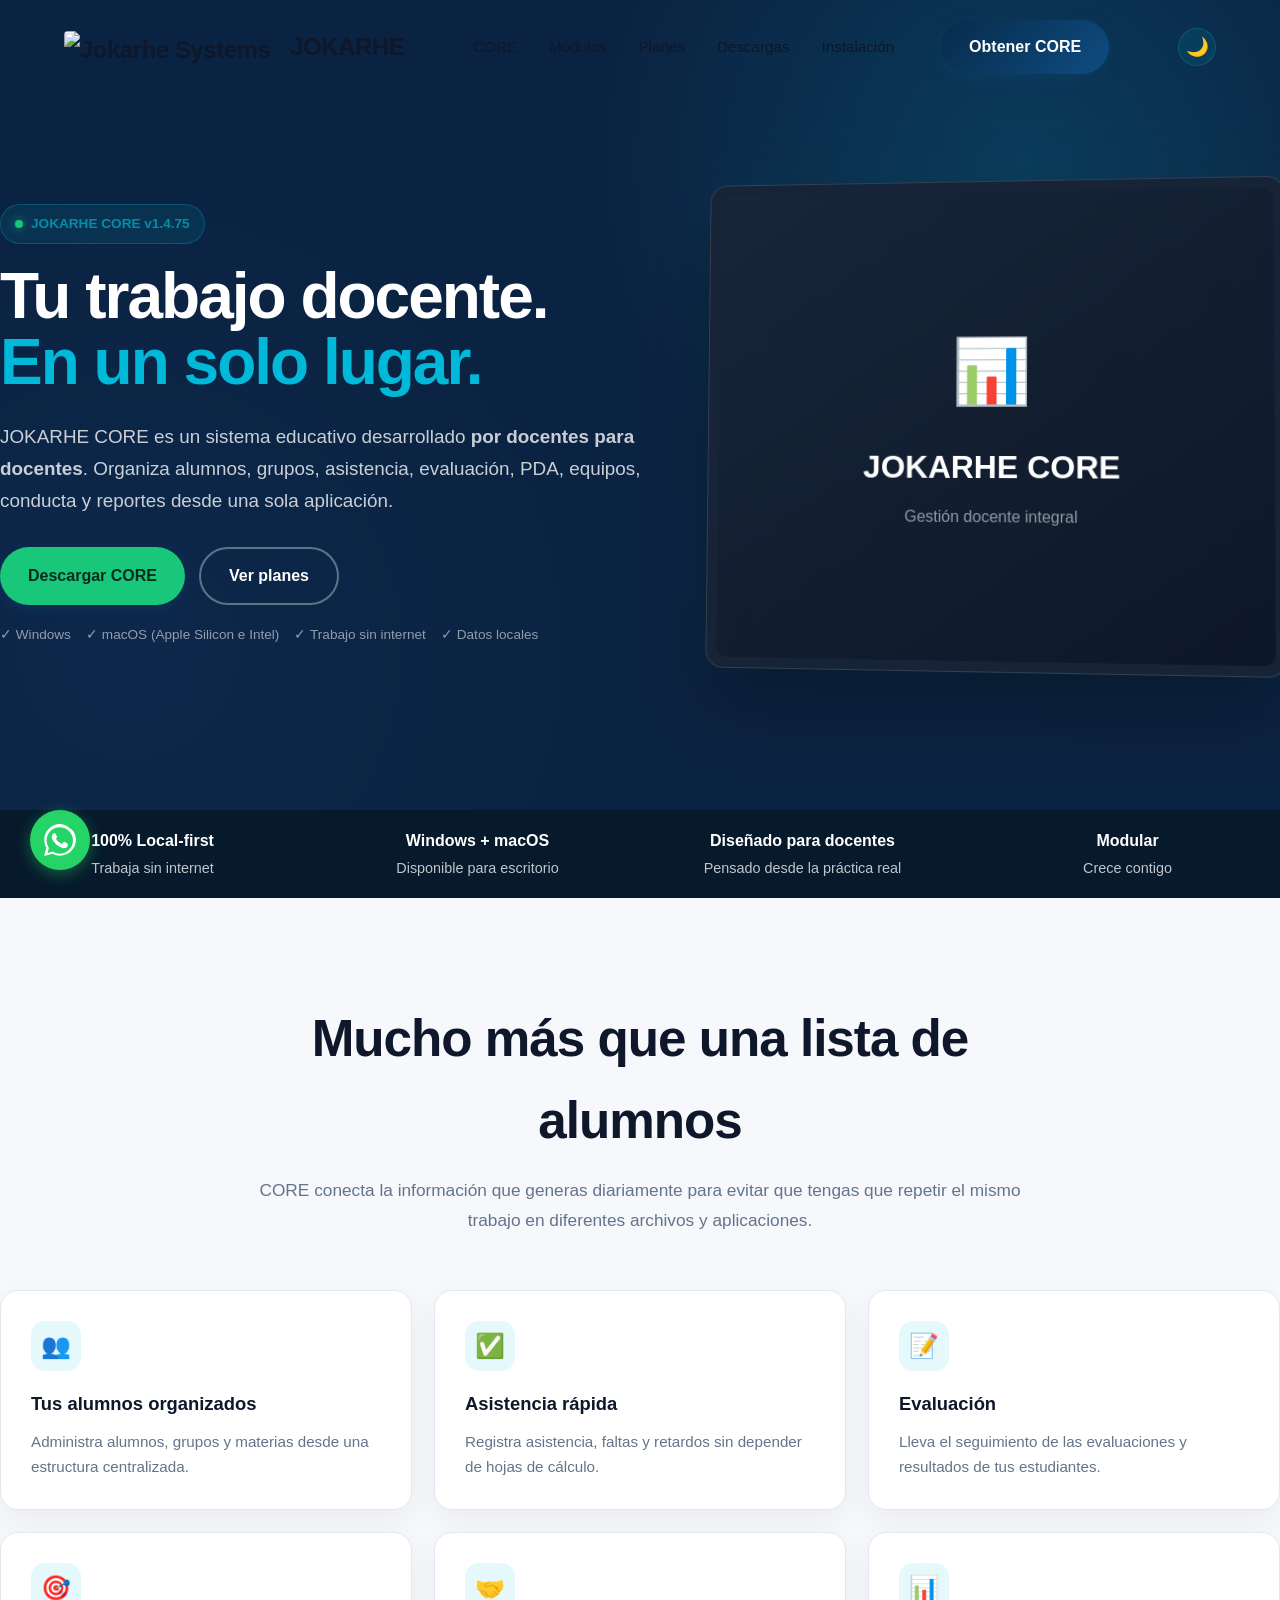
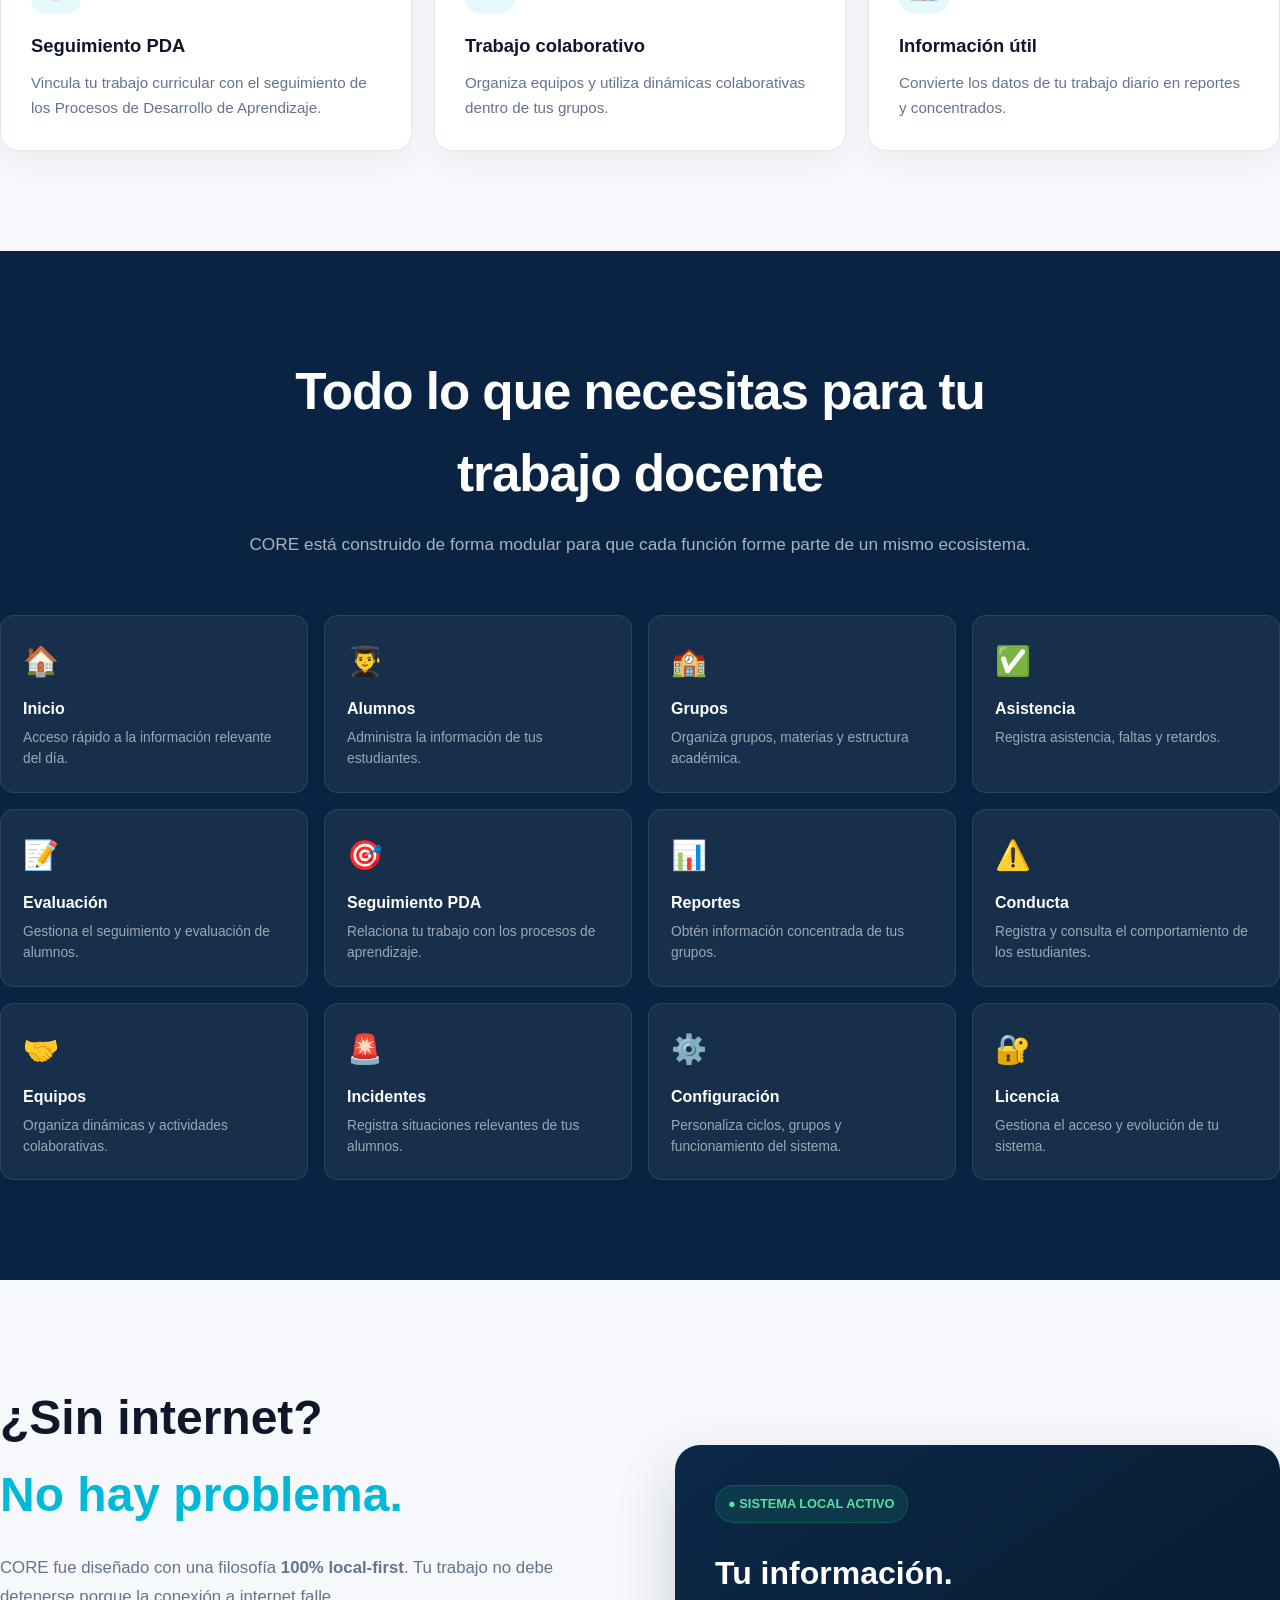
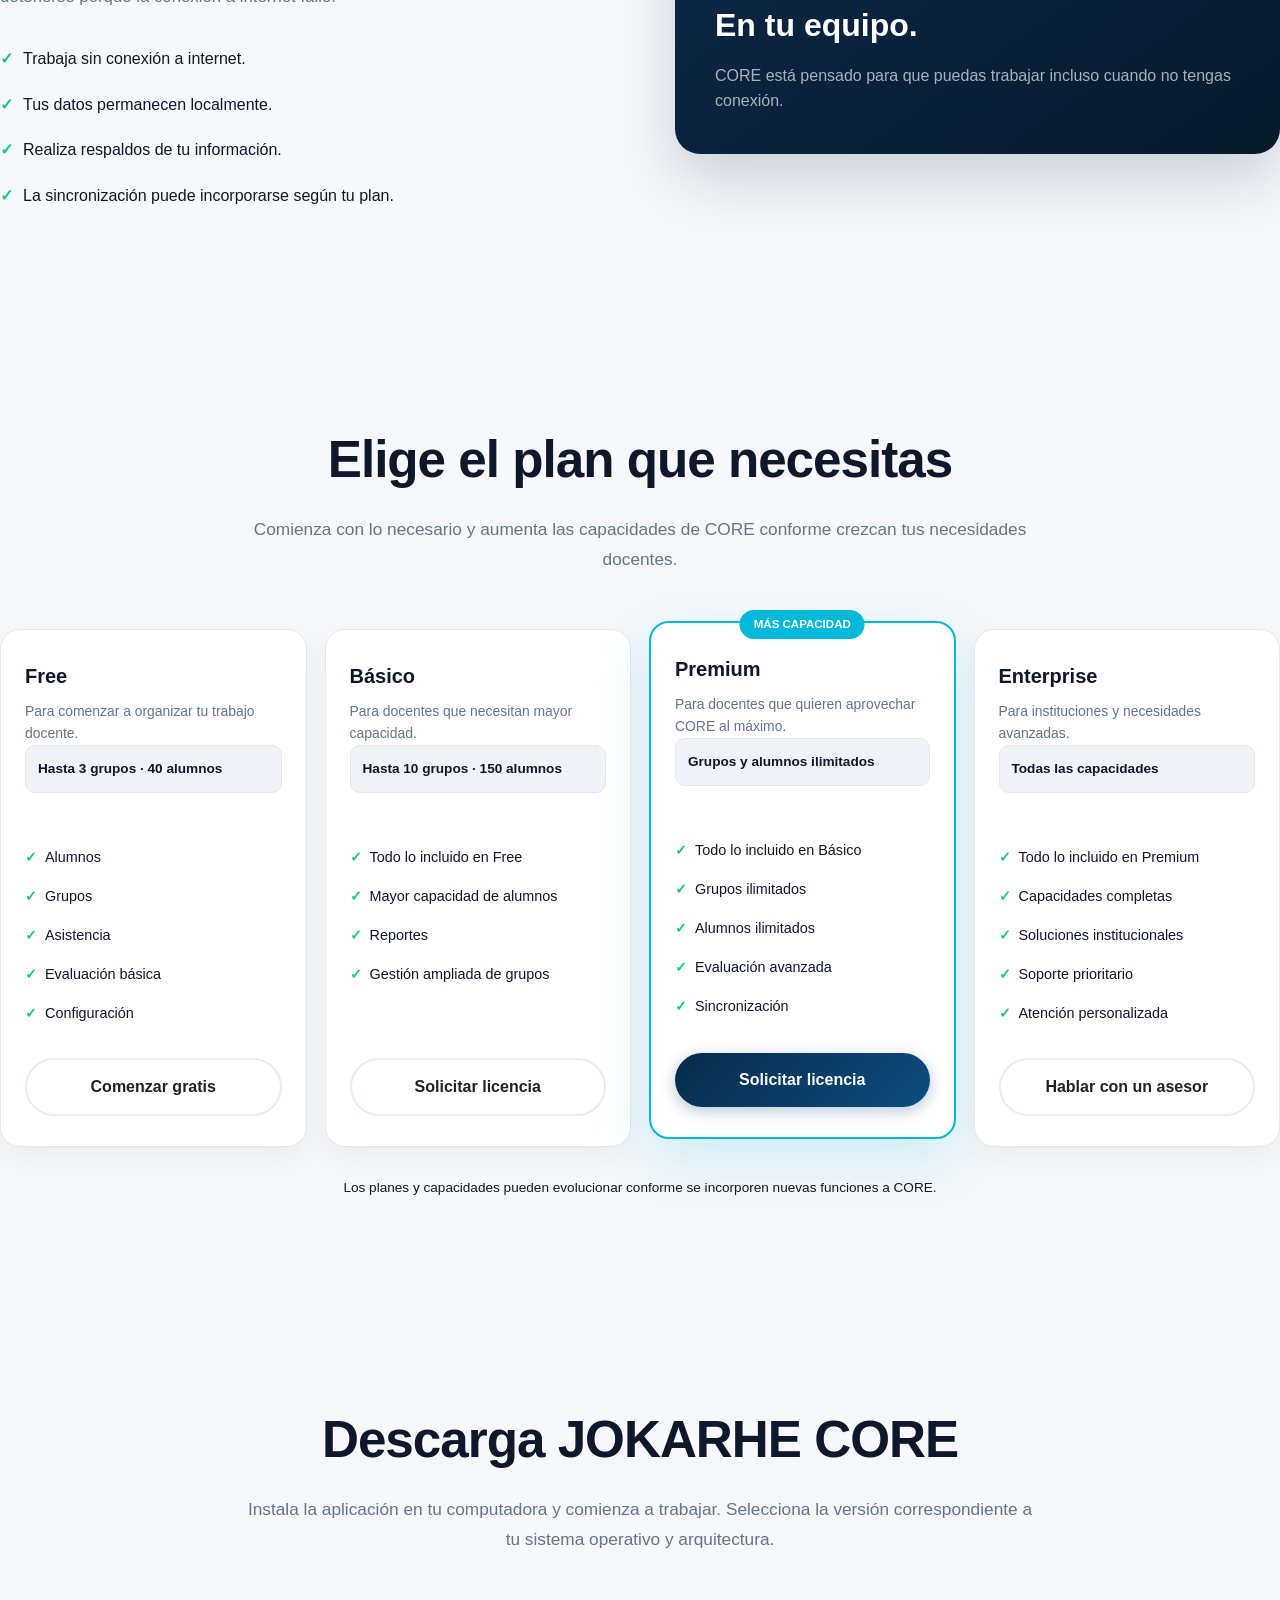
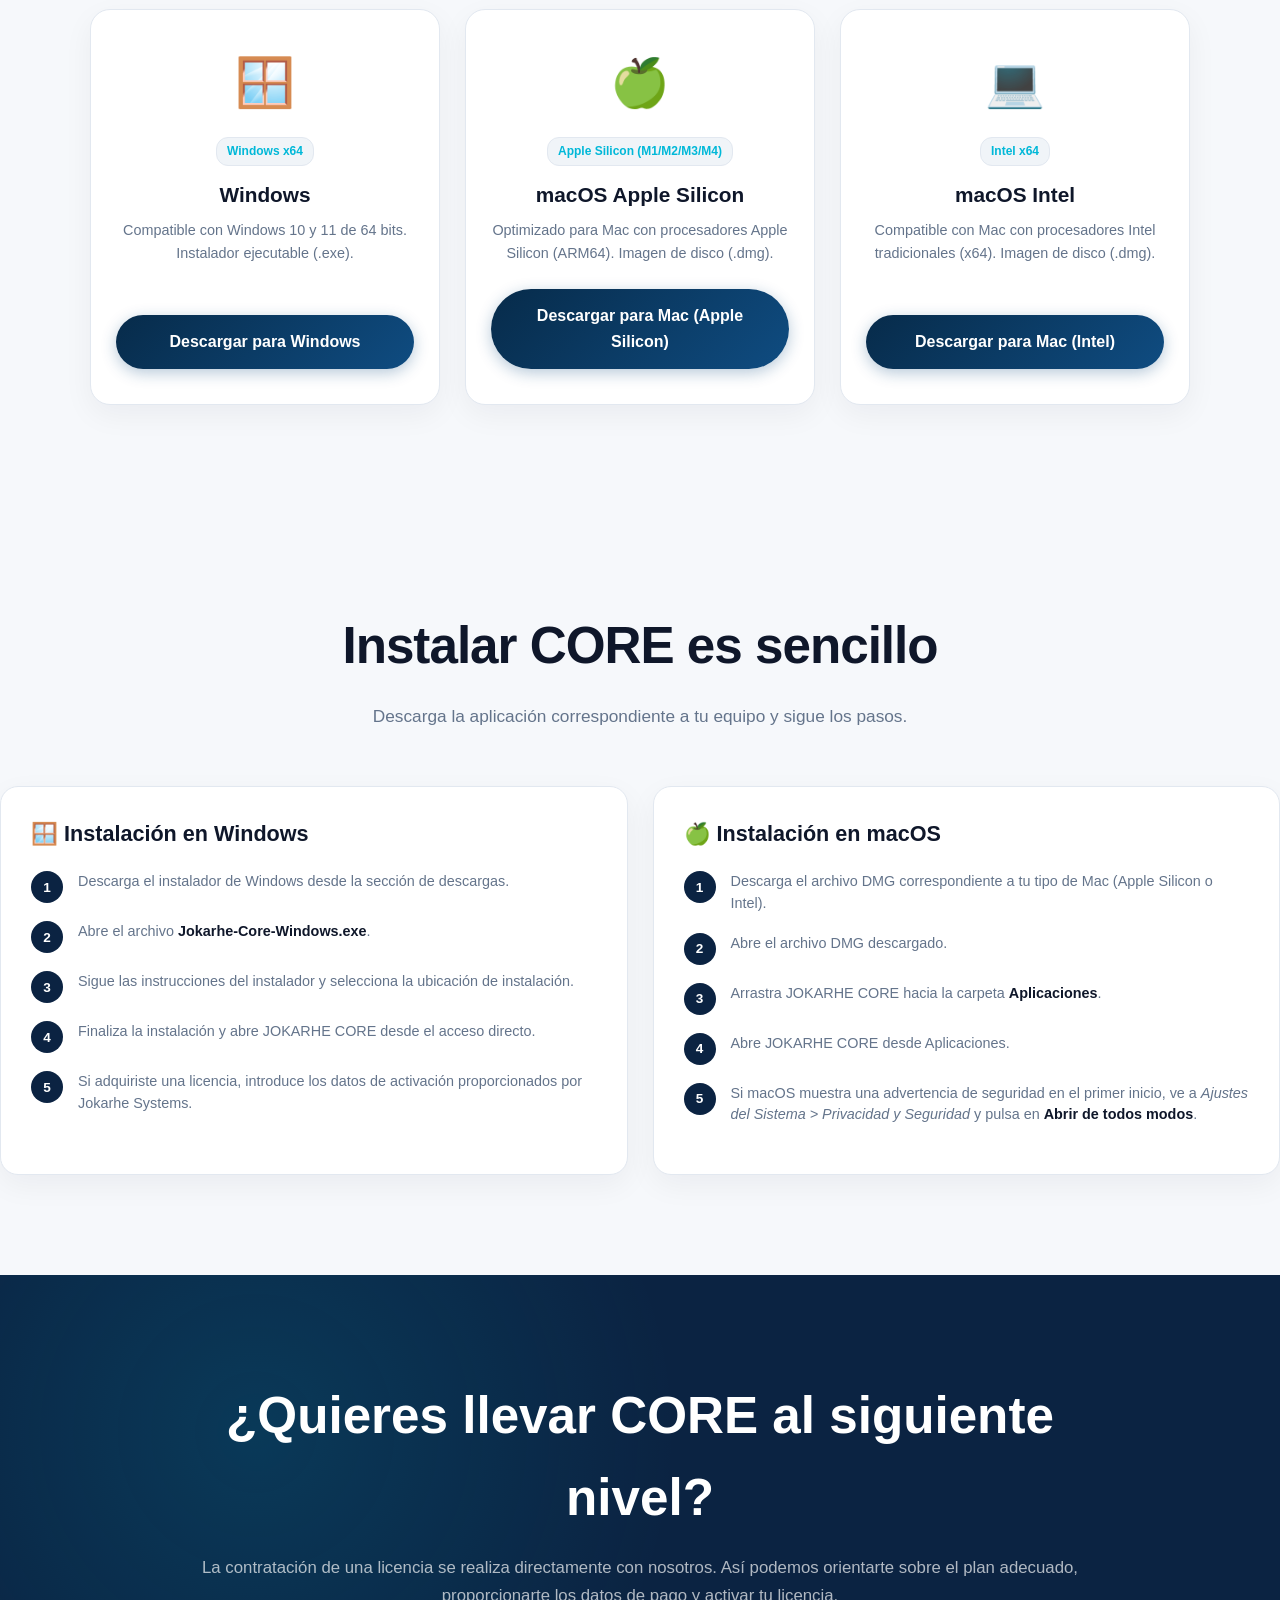
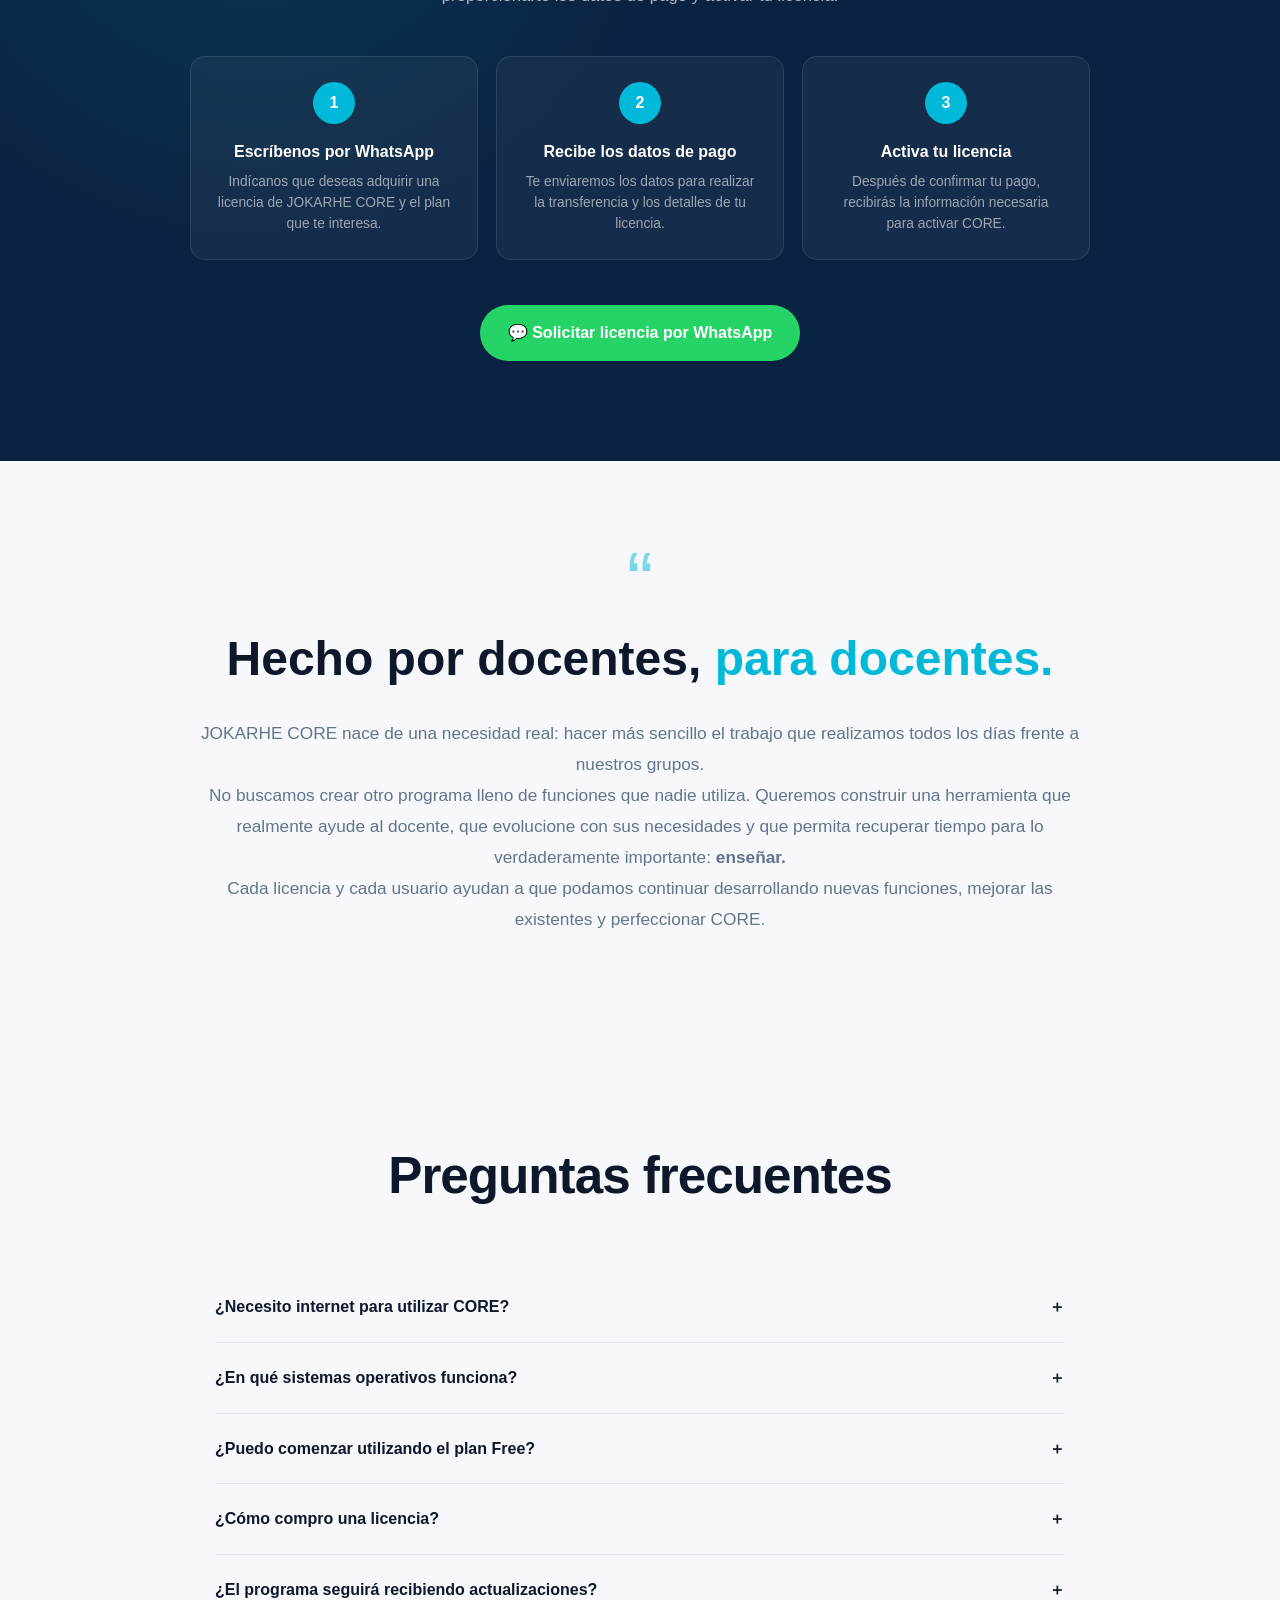
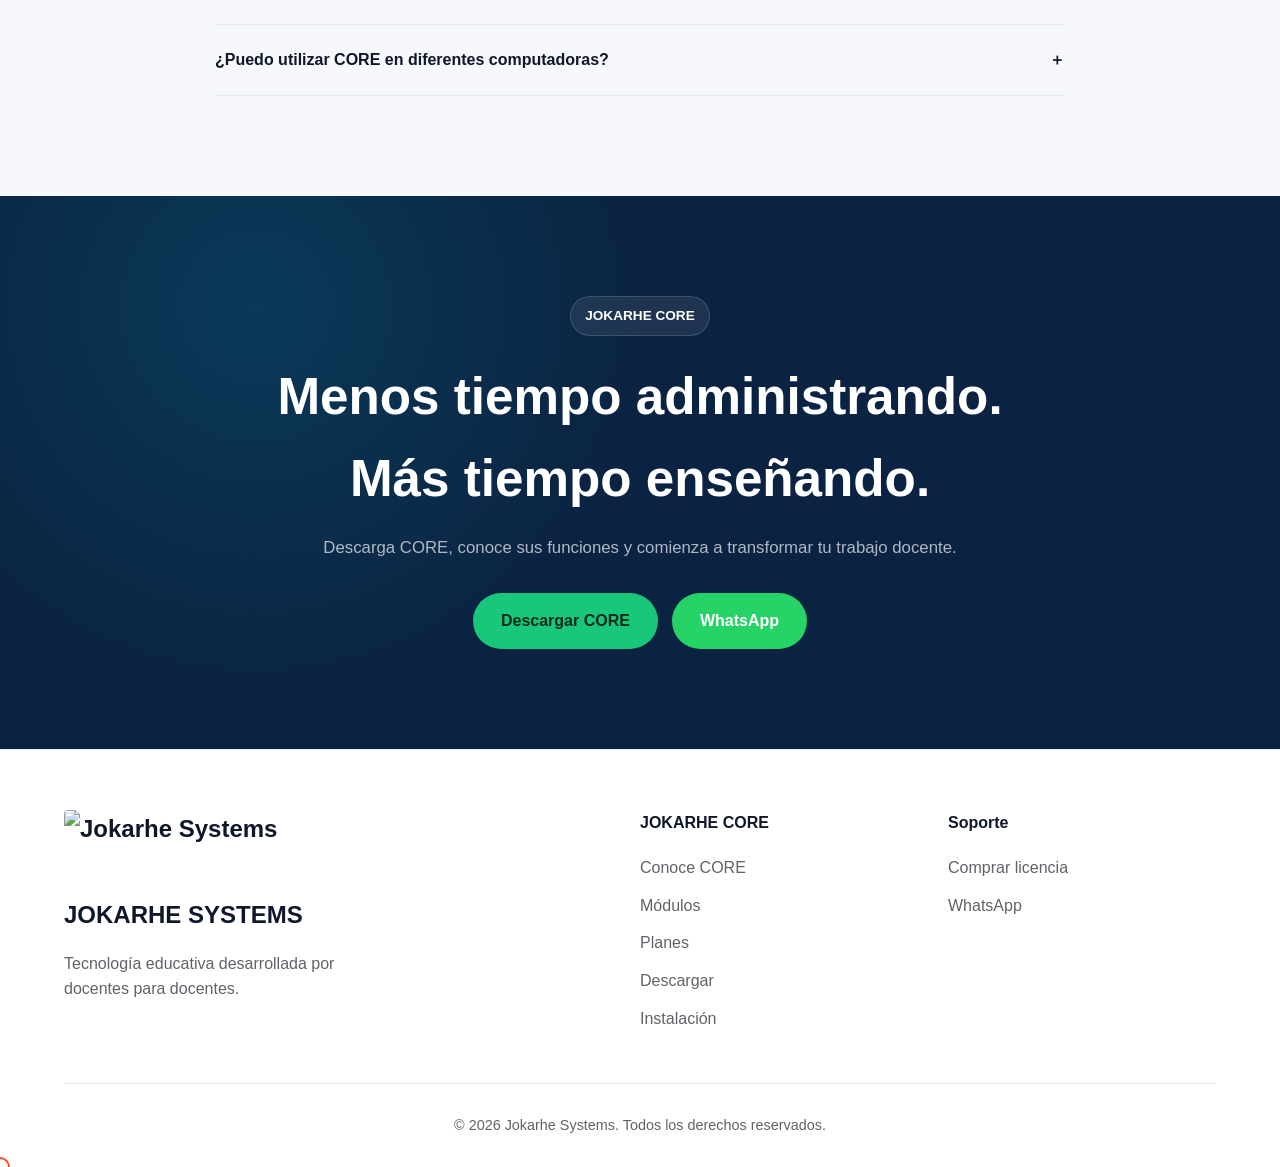
==== commit d18e5705: "Add light/dark theme with toggle and variables Introduce a full theming system: add an early inline " ====
--- a/index.html
+++ b/index.html
@@ -27,11 +27,27 @@
 
     <link rel="stylesheet" href="styles.css">
 
-    <!-- Estilos específicos de la nueva landing -->
+    <!-- Inicialización de Tema para evitar parpadeo -->
+    <script>
+        (function() {
+            try {
+                var savedTheme = localStorage.getItem('jokarhe-theme');
+                if (savedTheme === 'dark' || savedTheme === 'light') {
+                    document.documentElement.setAttribute('data-theme', savedTheme);
+                } else if (window.matchMedia && window.matchMedia('(prefers-color-scheme: dark)').matches) {
+                    document.documentElement.setAttribute('data-theme', 'dark');
+                } else {
+                    document.documentElement.setAttribute('data-theme', 'light');
+                }
+            } catch (e) {}
+        })();
+    </script>
+
+    <!-- Estilos específicos de la nueva landing adaptables a Modo Día / Modo Noche -->
     <style>
 
         /* =========================================================
-           CORE LANDING
+           VARIABLES Y THEMING (DÍA / NOCHE AUTOMÁTICO Y MANUAL)
         ========================================================= */
 
         :root {
@@ -40,9 +56,90 @@
             --core-cyan: #00b8d8;
             --core-green: #18c77a;
             --core-gold: #f5b82e;
+
+            /* Modo Claro (Por Defecto) */
             --core-bg: #f6f8fb;
-            --core-dark: #101828;
-            --core-gray: #667085;
+            --core-surface: #ffffff;
+            --core-surface-alt: #f0f4f8;
+            --core-surface-hover: #ffffff;
+            --core-border: #e2e8f0;
+            --core-border-subtle: #edf2f7;
+            --core-text: #0f172a;
+            --core-text-muted: #64748b;
+            --core-text-subtle: #94a3b8;
+            --core-card-shadow: 0 10px 30px rgba(15, 23, 42, 0.05);
+            --core-card-shadow-hover: 0 18px 45px rgba(15, 23, 42, 0.10);
+            --core-badge-bg: rgba(0, 184, 216, 0.10);
+            --core-badge-border: rgba(0, 184, 216, 0.25);
+            --core-badge-text: #008fa8;
+            --core-install-num-bg: #0b2342;
+            --core-install-num-text: #ffffff;
+            --core-faq-border: #e2e8f0;
+        }
+
+        /* Modo Oscuro Automático (Según configuración del Navegador / SO) */
+        @media (prefers-color-scheme: dark) {
+            :root:not([data-theme="light"]) {
+                --core-bg: #070d17;
+                --core-surface: #0e1726;
+                --core-surface-alt: #152238;
+                --core-surface-hover: #16263f;
+                --core-border: rgba(255, 255, 255, 0.09);
+                --core-border-subtle: rgba(255, 255, 255, 0.05);
+                --core-text: #f8fafc;
+                --core-text-muted: #94a3b8;
+                --core-text-subtle: #64748b;
+                --core-card-shadow: 0 10px 30px rgba(0, 0, 0, 0.4);
+                --core-card-shadow-hover: 0 20px 45px rgba(0, 0, 0, 0.6);
+                --core-badge-bg: rgba(0, 184, 216, 0.15);
+                --core-badge-border: rgba(0, 184, 216, 0.35);
+                --core-badge-text: #38d6f2;
+                --core-install-num-bg: #00b8d8;
+                --core-install-num-text: #071526;
+                --core-faq-border: rgba(255, 255, 255, 0.1);
+            }
+        }
+
+        /* Forzado Modo Oscuro (Manual) */
+        [data-theme="dark"] {
+            --core-bg: #070d17;
+            --core-surface: #0e1726;
+            --core-surface-alt: #152238;
+            --core-surface-hover: #16263f;
+            --core-border: rgba(255, 255, 255, 0.09);
+            --core-border-subtle: rgba(255, 255, 255, 0.05);
+            --core-text: #f8fafc;
+            --core-text-muted: #94a3b8;
+            --core-text-subtle: #64748b;
+            --core-card-shadow: 0 10px 30px rgba(0, 0, 0, 0.4);
+            --core-card-shadow-hover: 0 20px 45px rgba(0, 0, 0, 0.6);
+            --core-badge-bg: rgba(0, 184, 216, 0.15);
+            --core-badge-border: rgba(0, 184, 216, 0.35);
+            --core-badge-text: #38d6f2;
+            --core-install-num-bg: #00b8d8;
+            --core-install-num-text: #071526;
+            --core-faq-border: rgba(255, 255, 255, 0.1);
+        }
+
+        /* Forzado Modo Claro (Manual) */
+        [data-theme="light"] {
+            --core-bg: #f6f8fb;
+            --core-surface: #ffffff;
+            --core-surface-alt: #f0f4f8;
+            --core-surface-hover: #ffffff;
+            --core-border: #e2e8f0;
+            --core-border-subtle: #edf2f7;
+            --core-text: #0f172a;
+            --core-text-muted: #64748b;
+            --core-text-subtle: #94a3b8;
+            --core-card-shadow: 0 10px 30px rgba(15, 23, 42, 0.05);
+            --core-card-shadow-hover: 0 18px 45px rgba(15, 23, 42, 0.10);
+            --core-badge-bg: rgba(0, 184, 216, 0.10);
+            --core-badge-border: rgba(0, 184, 216, 0.25);
+            --core-badge-text: #008fa8;
+            --core-install-num-bg: #0b2342;
+            --core-install-num-text: #ffffff;
+            --core-faq-border: #e2e8f0;
         }
 
         html {
@@ -50,7 +147,62 @@
         }
 
         body {
+            background-color: var(--core-bg);
+            color: var(--core-text);
             overflow-x: hidden;
+            transition: background-color 0.3s ease, color 0.3s ease;
+        }
+
+        /* Botón selector de Tema (Día/Noche) */
+        .theme-toggle-btn {
+            background: var(--core-badge-bg);
+            border: 1px solid var(--core-badge-border);
+            color: var(--core-text);
+            border-radius: 50%;
+            width: 38px;
+            height: 38px;
+            display: inline-flex;
+            align-items: center;
+            justify-content: center;
+            cursor: pointer;
+            font-size: 1.15rem;
+            transition: transform 0.2s ease, background 0.2s ease, border-color 0.2s ease;
+            outline: none;
+        }
+
+        .theme-toggle-btn:hover {
+            transform: scale(1.1);
+            border-color: var(--core-cyan);
+        }
+
+        .theme-icon-sun {
+            display: none;
+        }
+        .theme-icon-moon {
+            display: inline-block;
+        }
+
+        @media (prefers-color-scheme: dark) {
+            :root:not([data-theme="light"]) .theme-icon-sun {
+                display: inline-block;
+            }
+            :root:not([data-theme="light"]) .theme-icon-moon {
+                display: none;
+            }
+        }
+
+        [data-theme="dark"] .theme-icon-sun {
+            display: inline-block !important;
+        }
+        [data-theme="dark"] .theme-icon-moon {
+            display: none !important;
+        }
+
+        [data-theme="light"] .theme-icon-sun {
+            display: none !important;
+        }
+        [data-theme="light"] .theme-icon-moon {
+            display: inline-block !important;
         }
 
         .core-badge {
@@ -59,9 +211,9 @@
             gap: 8px;
             padding: 8px 14px;
             border-radius: 30px;
-            background: rgba(0, 184, 216, .10);
-            border: 1px solid rgba(0, 184, 216, .25);
-            color: var(--core-cyan);
+            background: var(--core-badge-bg);
+            border: 1px solid var(--core-badge-border);
+            color: var(--core-badge-text);
             font-weight: 700;
             font-size: .85rem;
             margin-bottom: 20px;
@@ -106,6 +258,7 @@
             line-height: 1.03;
             margin: 0 0 25px;
             letter-spacing: -2px;
+            color: #ffffff;
         }
 
         .hero-core h1 span {
@@ -173,6 +326,7 @@
             justify-content: center;
             text-align: center;
             padding: 30px;
+            color: white;
         }
 
         .core-screen-placeholder h3 {
@@ -214,6 +368,7 @@
         /* Section */
         .core-section {
             padding: 100px 0;
+            transition: background-color 0.3s ease, color 0.3s ease;
         }
 
         .core-section.light {
@@ -235,10 +390,15 @@
             font-size: clamp(2rem,4vw,3.2rem);
             margin-bottom: 15px;
             letter-spacing: -1px;
+            color: var(--core-text);
+        }
+
+        .dark .core-header h2 {
+            color: #ffffff;
         }
 
         .core-header p {
-            color: var(--core-gray);
+            color: var(--core-text-muted);
             font-size: 1.08rem;
             line-height: 1.7;
         }
@@ -257,14 +417,17 @@
         .core-feature {
             padding: 30px;
             border-radius: 18px;
-            background: white;
-            border: 1px solid #e5e9f0;
-            transition: .25s ease;
+            background: var(--core-surface);
+            border: 1px solid var(--core-border);
+            color: var(--core-text);
+            box-shadow: var(--core-card-shadow);
+            transition: transform .25s ease, box-shadow .25s ease, border-color .25s ease, background-color .3s ease;
         }
 
         .core-feature:hover {
             transform: translateY(-5px);
-            box-shadow: 0 18px 45px rgba(16,24,40,.08);
+            box-shadow: var(--core-card-shadow-hover);
+            border-color: var(--core-cyan);
         }
 
         .core-feature-icon {
@@ -274,7 +437,7 @@
             align-items: center;
             justify-content: center;
             border-radius: 14px;
-            background: rgba(0,184,216,.10);
+            background: var(--core-badge-bg);
             color: var(--core-cyan);
             font-size: 1.5rem;
             margin-bottom: 18px;
@@ -283,10 +446,11 @@
         .core-feature h3 {
             margin-bottom: 10px;
             font-size: 1.15rem;
+            color: var(--core-text);
         }
 
         .core-feature p {
-            color: var(--core-gray);
+            color: var(--core-text-muted);
             line-height: 1.65;
             font-size: .95rem;
         }
@@ -304,6 +468,7 @@
             border-radius: 14px;
             padding: 22px;
             transition: .25s ease;
+            color: white;
         }
 
         .module:hover {
@@ -319,6 +484,7 @@
         .module h3 {
             margin: 0 0 7px;
             font-size: 1rem;
+            color: white;
         }
 
         .module p {
@@ -339,10 +505,11 @@
         .offline-content h2 {
             font-size: clamp(2rem,4vw,3rem);
             margin-bottom: 20px;
+            color: var(--core-text);
         }
 
         .offline-content p {
-            color: var(--core-gray);
+            color: var(--core-text-muted);
             line-height: 1.7;
             font-size: 1.05rem;
         }
@@ -358,6 +525,7 @@
             display: flex;
             gap: 10px;
             align-items: flex-start;
+            color: var(--core-text);
         }
 
         .offline-list span {
@@ -390,6 +558,7 @@
         .offline-card h3 {
             font-size: 2rem;
             margin: 25px 0 12px;
+            color: white;
         }
 
         .offline-card p {
@@ -405,18 +574,20 @@
         }
 
         .price-card {
-            background: white;
-            border: 1px solid #e4e8ef;
+            background: var(--core-surface);
+            border: 1px solid var(--core-border);
             border-radius: 20px;
             padding: 30px 24px;
             position: relative;
             display: flex;
             flex-direction: column;
+            box-shadow: var(--core-card-shadow);
+            transition: transform .25s ease, box-shadow .25s ease, border-color .25s ease, background-color .3s ease;
         }
 
         .price-card.featured {
             border: 2px solid var(--core-cyan);
-            box-shadow: 0 20px 55px rgba(0,184,216,.13);
+            box-shadow: 0 20px 55px rgba(0,184,216,.18);
             transform: translateY(-8px);
         }
 
@@ -438,10 +609,11 @@
             font-size: 1.25rem;
             font-weight: 800;
             margin-bottom: 8px;
+            color: var(--core-text);
         }
 
         .price-description {
-            color: var(--core-gray);
+            color: var(--core-text-muted);
             font-size: .87rem;
             min-height: 45px;
         }
@@ -458,6 +630,7 @@
             font-size: .9rem;
             display: flex;
             gap: 8px;
+            color: var(--core-text);
         }
 
         .price-list li::before {
@@ -469,7 +642,9 @@
         .price-limit {
             padding: 12px;
             border-radius: 10px;
-            background: #f4f7fa;
+            background: var(--core-surface-alt);
+            color: var(--core-text);
+            border: 1px solid var(--core-border);
             font-size: .85rem;
             margin-bottom: 20px;
             font-weight: 700;
@@ -490,12 +665,13 @@
         }
 
         .download-card {
-            background: white;
-            border: 1px solid #e2e7ee;
+            background: var(--core-surface);
+            border: 1px solid var(--core-border);
             border-radius: 20px;
             padding: 35px 25px;
             text-align: center;
-            transition: .25s ease;
+            box-shadow: var(--core-card-shadow);
+            transition: transform .25s ease, box-shadow .25s ease, border-color .25s ease, background-color .3s ease;
             display: flex;
             flex-direction: column;
             justify-content: space-between;
@@ -503,7 +679,8 @@
 
         .download-card:hover {
             transform: translateY(-5px);
-            box-shadow: 0 18px 45px rgba(16,24,40,.08);
+            box-shadow: var(--core-card-shadow-hover);
+            border-color: var(--core-cyan);
         }
 
         .download-icon {
@@ -514,10 +691,11 @@
         .download-card h3 {
             margin-bottom: 8px;
             font-size: 1.3rem;
+            color: var(--core-text);
         }
 
         .download-card p {
-            color: var(--core-gray);
+            color: var(--core-text-muted);
             font-size: .9rem;
             margin-bottom: 22px;
             min-height: 48px;
@@ -527,8 +705,9 @@
             display: inline-block;
             font-size: 0.75rem;
             padding: 4px 10px;
-            background: #eef2f6;
-            color: var(--core-blue);
+            background: var(--core-surface-alt);
+            color: var(--core-cyan);
+            border: 1px solid var(--core-border);
             border-radius: 12px;
             font-weight: 700;
             margin-bottom: 12px;
@@ -542,15 +721,18 @@
         }
 
         .install-card {
-            background: white;
-            border: 1px solid #e4e8ef;
+            background: var(--core-surface);
+            border: 1px solid var(--core-border);
             border-radius: 18px;
             padding: 30px;
+            box-shadow: var(--core-card-shadow);
+            transition: background-color .3s ease, border-color .3s ease;
         }
 
         .install-card h3 {
             font-size: 1.35rem;
             margin-bottom: 20px;
+            color: var(--core-text);
         }
 
         .install-step {
@@ -563,8 +745,8 @@
             flex: 0 0 32px;
             height: 32px;
             border-radius: 50%;
-            background: var(--core-blue);
-            color: white;
+            background: var(--core-install-num-bg);
+            color: var(--core-install-num-text);
             display: flex;
             align-items: center;
             justify-content: center;
@@ -574,9 +756,13 @@
 
         .install-step p {
             margin: 0;
-            color: var(--core-gray);
+            color: var(--core-text-muted);
             line-height: 1.5;
             font-size: .9rem;
+        }
+
+        .install-step strong {
+            color: var(--core-text);
         }
 
         /* Purchase */
@@ -596,6 +782,7 @@
         .purchase h2 {
             font-size: clamp(2rem,4vw,3.3rem);
             margin-bottom: 15px;
+            color: white;
         }
 
         .purchase > .container > .purchase-box > p {
@@ -634,6 +821,7 @@
         .purchase-step h3 {
             font-size: 1rem;
             margin-bottom: 8px;
+            color: white;
         }
 
         .purchase-step p {
@@ -668,10 +856,11 @@
         .teacher-message h2 {
             font-size: clamp(2rem,4vw,3rem);
             margin: 20px 0;
+            color: var(--core-text);
         }
 
         .teacher-message p {
-            color: var(--core-gray);
+            color: var(--core-text-muted);
             font-size: 1.08rem;
             line-height: 1.8;
         }
@@ -683,7 +872,7 @@
         }
 
         .core-faq-item {
-            border-bottom: 1px solid #e3e7ed;
+            border-bottom: 1px solid var(--core-faq-border);
         }
 
         .core-faq-question {
@@ -698,13 +887,14 @@
             font: inherit;
             font-weight: 700;
             cursor: pointer;
-            color: var(--core-dark);
+            color: var(--core-text);
+            transition: color .2s ease;
         }
 
         .core-faq-answer {
             display: none;
             padding: 0 0 22px;
-            color: var(--core-gray);
+            color: var(--core-text-muted);
             line-height: 1.7;
         }
 
@@ -831,6 +1021,10 @@
         </div>
 
         <div class="nav-actions">
+            <button id="theme-toggle" class="theme-toggle-btn" aria-label="Cambiar modo día / noche" title="Cambiar modo claro / oscuro">
+                <span class="theme-icon-sun">☀️</span>
+                <span class="theme-icon-moon">🌙</span>
+            </button>
             <button class="mobile-menu-btn" aria-label="Abrir menú">
                 <span></span>
                 <span></span>
@@ -2213,6 +2407,41 @@
 
     <script>
 
+        /* Controlador de Tema (Modo Día / Modo Noche con Detección del Sistema) */
+        const themeBtn = document.getElementById('theme-toggle');
+        const rootDoc = document.documentElement;
+
+        function getActiveTheme() {
+            const saved = localStorage.getItem('jokarhe-theme');
+            if (saved === 'dark' || saved === 'light') return saved;
+            return (window.matchMedia && window.matchMedia('(prefers-color-scheme: dark)').matches) ? 'dark' : 'light';
+        }
+
+        function updateTheme(newTheme, save = false) {
+            if (save) {
+                localStorage.setItem('jokarhe-theme', newTheme);
+            }
+            rootDoc.setAttribute('data-theme', newTheme);
+        }
+
+        if (themeBtn) {
+            themeBtn.addEventListener('click', () => {
+                const current = getActiveTheme();
+                const targetTheme = current === 'dark' ? 'light' : 'dark';
+                updateTheme(targetTheme, true);
+            });
+        }
+
+        // Detección en tiempo real de cambios en la configuración del navegador/sistema operativo
+        if (window.matchMedia) {
+            window.matchMedia('(prefers-color-scheme: dark)').addEventListener('change', (e) => {
+                // Solo adaptamos automáticamente si el usuario no ha forzado manualmente una preferencia
+                if (!localStorage.getItem('jokarhe-theme')) {
+                    updateTheme(e.matches ? 'dark' : 'light', false);
+                }
+            });
+        }
+
         /* FAQ */
 
         document.querySelectorAll('.core-faq-question').forEach(button => {
--- a/styles.css
+++ b/styles.css
@@ -0,0 +1,1298 @@
+/* ==========================================================================
+   JOKARHE SYSTEMS - PREMIUM LANDING PAGE
+   CSS3 Vanilla (No Frameworks)
+   Author: AI UX/UI Developer
+   ========================================================================== */
+
+/* --------------------------------------------------------------------------
+   1. VARIABLES & THEMING
+   -------------------------------------------------------------------------- */
+:root {
+    /* Brand Colors (Technological Palette) */
+    --color-primary: #0F4C81;
+    --color-primary-dark: #072B4A;
+    --color-secondary: #00B4D8;
+    
+    /* Semantic Colors */
+    --color-success: #16C47F;
+    --color-warning: #FFB703;
+    
+    /* Neutrals & UI */
+    --color-white: #FFFFFF;
+    --color-gray-light: #F5F7FA;
+    --color-text-main: #202124;
+    --color-text-muted: #5f6368;
+    
+    /* Dynamic Theme Variables (Light Mode Default) */
+    --bg-main: var(--color-gray-light);
+    --bg-surface: var(--color-white);
+    --bg-elevated: #ffffff;
+    --text-primary: var(--color-text-main);
+    --text-secondary: var(--color-text-muted);
+    --border-color: rgba(15, 76, 129, 0.1);
+    
+    /* Typography */
+    --font-main: 'Calibri', 'Segoe UI', Arial, sans-serif;
+    
+    /* Layout & Spacing */
+    --max-width: 1280px;
+    --section-padding: 100px 5%;
+    
+    /* Effects & Transitions */
+    --transition-fast: 0.2s cubic-bezier(0.4, 0, 0.2, 1);
+    --transition-medium: 0.4s cubic-bezier(0.4, 0, 0.2, 1);
+    --transition-slow: 0.8s cubic-bezier(0.4, 0, 0.2, 1);
+    --shadow-sm: 0 2px 8px rgba(7, 43, 74, 0.05);
+    --shadow-md: 0 8px 24px rgba(7, 43, 74, 0.08);
+    --shadow-lg: 0 16px 48px rgba(7, 43, 74, 0.12);
+    --radius-sm: 8px;
+    --radius-md: 16px;
+    --radius-lg: 24px;
+}
+
+/* Dark Mode Preferences (System + Manual data-theme) */
+@media (prefers-color-scheme: dark) {
+    :root:not([data-theme="light"]) {
+        --bg-main: #070d17;
+        --bg-surface: #0e1726;
+        --bg-elevated: #152238;
+        --text-primary: #F8FAFC;
+        --text-secondary: #94A3B8;
+        --border-color: rgba(255, 255, 255, 0.08);
+        --shadow-sm: 0 2px 8px rgba(0, 0, 0, 0.4);
+        --shadow-md: 0 8px 24px rgba(0, 0, 0, 0.6);
+        --shadow-lg: 0 16px 48px rgba(0, 0, 0, 0.8);
+    }
+}
+
+[data-theme="dark"] {
+    --bg-main: #070d17;
+    --bg-surface: #0e1726;
+    --bg-elevated: #152238;
+    --text-primary: #F8FAFC;
+    --text-secondary: #94A3B8;
+    --border-color: rgba(255, 255, 255, 0.08);
+    --shadow-sm: 0 2px 8px rgba(0, 0, 0, 0.4);
+    --shadow-md: 0 8px 24px rgba(0, 0, 0, 0.6);
+    --shadow-lg: 0 16px 48px rgba(0, 0, 0, 0.8);
+}
+
+[data-theme="light"] {
+    --bg-main: #F5F7FA;
+    --bg-surface: #FFFFFF;
+    --bg-elevated: #FFFFFF;
+    --text-primary: #202124;
+    --text-secondary: #5f6368;
+    --border-color: rgba(15, 76, 129, 0.1);
+    --shadow-sm: 0 2px 8px rgba(7, 43, 74, 0.05);
+    --shadow-md: 0 8px 24px rgba(7, 43, 74, 0.08);
+    --shadow-lg: 0 16px 48px rgba(7, 43, 74, 0.12);
+}
+
+/* --------------------------------------------------------------------------
+   2. RESET & BASE STYLES
+   -------------------------------------------------------------------------- */
+* {
+    margin: 0;
+    padding: 0;
+    box-sizing: border-box;
+}
+
+html {
+    scroll-behavior: smooth;
+}
+
+body {
+    font-family: var(--font-main);
+    background-color: var(--bg-main);
+    color: var(--text-primary);
+    line-height: 1.6;
+    overflow-x: hidden;
+    -webkit-font-smoothing: antialiased;
+    -moz-osx-font-smoothing: grayscale;
+}
+
+a {
+    text-decoration: none;
+    color: inherit;
+    transition: color var(--transition-fast);
+}
+
+ul {
+    list-style: none;
+}
+
+img {
+    max-width: 100%;
+    height: auto;
+    display: block;
+}
+
+/* Custom Cursor */
+.custom-cursor {
+    position: fixed;
+    width: 20px;
+    height: 20px;
+    border: 2px solid var(--color-secondary);
+    border-radius: 50%;
+    pointer-events: none;
+    transform: translate(-50%, -50%);
+    transition: width 0.2s, height 0.2s, background-color 0.2s;
+    z-index: 9999;
+    mix-blend-mode: difference;
+    display: none; /* Only visible via JS on desktop */
+}
+@media (min-width: 1024px) {
+    .custom-cursor { display: block; }
+}
+
+/* --------------------------------------------------------------------------
+   3. TYPOGRAPHY & UTILITIES
+   -------------------------------------------------------------------------- */
+.container {
+    max-width: var(--max-width);
+    margin: 0 auto;
+}
+
+.section {
+    padding: var(--section-padding);
+}
+
+.section-header {
+    text-align: center;
+    margin-bottom: 60px;
+}
+
+.section-title {
+    font-size: clamp(2rem, 4vw, 3rem);
+    font-weight: 800;
+    color: var(--text-primary);
+    margin-bottom: 16px;
+    letter-spacing: -0.02em;
+}
+
+.section-subtitle {
+    font-size: clamp(1rem, 1.5vw, 1.125rem);
+    color: var(--text-secondary);
+    max-width: 600px;
+    margin: 0 auto;
+}
+
+.gradient-text {
+    background: linear-gradient(135deg, var(--color-primary), var(--color-secondary));
+    -webkit-background-clip: text;
+    -webkit-text-fill-color: transparent;
+    background-clip: text;
+}
+
+@media (prefers-color-scheme: dark) {
+    .gradient-text {
+        background: linear-gradient(135deg, var(--color-secondary), var(--color-white));
+        -webkit-background-clip: text;
+        -webkit-text-fill-color: transparent;
+    }
+}
+
+/* Buttons */
+.btn {
+    display: inline-flex;
+    align-items: center;
+    justify-content: center;
+    padding: 14px 28px;
+    border-radius: 100px; /* Pill shape for modern look */
+    font-weight: 600;
+    font-size: 1rem;
+    cursor: pointer;
+    transition: all var(--transition-fast);
+    border: none;
+    outline: none;
+    gap: 8px;
+}
+
+.btn-primary {
+    background: linear-gradient(135deg, var(--color-primary-dark), var(--color-primary));
+    color: var(--color-white);
+    box-shadow: 0 4px 15px rgba(15, 76, 129, 0.3);
+}
+
+.btn-primary:hover {
+    transform: translateY(-2px);
+    box-shadow: 0 8px 25px rgba(15, 76, 129, 0.4);
+    background: linear-gradient(135deg, var(--color-primary), var(--color-secondary));
+}
+
+.btn-outline {
+    background: transparent;
+    color: var(--text-primary);
+    border: 2px solid var(--border-color);
+}
+
+.btn-outline:hover {
+    border-color: var(--color-secondary);
+    color: var(--color-secondary);
+}
+
+/* --------------------------------------------------------------------------
+   4. NAVBAR
+   -------------------------------------------------------------------------- */
+.navbar {
+    position: fixed;
+    top: 0;
+    left: 0;
+    width: 100%;
+    padding: 20px 5%;
+    display: flex;
+    justify-content: space-between;
+    align-items: center;
+    z-index: 1000;
+    transition: all var(--transition-medium);
+    background: transparent;
+}
+
+.navbar.scrolled {
+    background: rgba(var(--bg-surface-rgb), 0.85); /* Requires rgb variable, fallback below */
+    backdrop-filter: blur(12px);
+    -webkit-backdrop-filter: blur(12px);
+    padding: 15px 5%;
+    border-bottom: 1px solid var(--border-color);
+    box-shadow: var(--shadow-sm);
+}
+
+/* Hack for backdrop filter fallback since we don't have RGB vars */
+@supports (backdrop-filter: blur(12px)) {
+    .navbar.scrolled {
+        background: var(--bg-surface);
+        opacity: 0.95;
+    }
+}
+
+.nav-logo {
+    font-size: 1.5rem;
+    font-weight: 800;
+    letter-spacing: -0.02em;
+    display: flex;
+    align-items: center;
+    gap: 10px;
+}
+
+.nav-logo svg {
+    width: 32px;
+    height: 32px;
+}
+
+.nav-links {
+    display: flex;
+    gap: 32px;
+    align-items: center;
+}
+
+.nav-link {
+    font-weight: 500;
+    font-size: 0.95rem;
+    position: relative;
+}
+
+.nav-link::after {
+    content: '';
+    position: absolute;
+    bottom: -4px;
+    left: 0;
+    width: 0;
+    height: 2px;
+    background: var(--color-secondary);
+    transition: width var(--transition-fast);
+}
+
+.nav-link:hover::after {
+    width: 100%;
+}
+
+.nav-actions {
+    display: flex;
+    gap: 16px;
+    align-items: center;
+}
+
+.mobile-menu-btn {
+    display: none;
+    background: none;
+    border: none;
+    cursor: pointer;
+    width: 30px;
+    height: 24px;
+    position: relative;
+    z-index: 1001;
+}
+
+.mobile-menu-btn span {
+    position: absolute;
+    width: 100%;
+    height: 2px;
+    background: var(--text-primary);
+    transition: all var(--transition-fast);
+}
+
+.mobile-menu-btn span:nth-child(1) { top: 0; }
+.mobile-menu-btn span:nth-child(2) { top: 11px; }
+.mobile-menu-btn span:nth-child(3) { bottom: 0; }
+
+.mobile-menu-btn.active span:nth-child(1) { transform: translateY(11px) rotate(45deg); }
+.mobile-menu-btn.active span:nth-child(2) { opacity: 0; }
+.mobile-menu-btn.active span:nth-child(3) { transform: translateY(-11px) rotate(-45deg); }
+
+@media (max-width: 992px) {
+    .nav-links {
+        position: fixed;
+        top: 0;
+        right: -100%;
+        width: 100%;
+        height: 100vh;
+        background: var(--bg-surface);
+        flex-direction: column;
+        justify-content: center;
+        transition: right var(--transition-medium);
+        z-index: 1000;
+    }
+    
+    .nav-links.active {
+        right: 0;
+    }
+
+    .mobile-menu-btn {
+        display: block;
+    }
+    
+    .nav-actions {
+        display: none; /* Hide desktop CTA in mobile menu for simplicity, or move inside .nav-links */
+    }
+    
+    .nav-links .btn {
+        margin-top: 20px;
+    }
+}
+
+/* --------------------------------------------------------------------------
+   5. HERO SECTION
+   -------------------------------------------------------------------------- */
+.hero {
+    min-height: 100vh;
+    display: flex;
+    align-items: center;
+    position: relative;
+    padding-top: 80px;
+    overflow: hidden;
+}
+
+/* Abstract Tech Background */
+.hero-bg {
+    position: absolute;
+    top: 0;
+    left: 0;
+    width: 100%;
+    height: 100%;
+    z-index: -1;
+    overflow: hidden;
+}
+
+.hero-bg-shape {
+    position: absolute;
+    border-radius: 50%;
+    filter: blur(80px);
+    opacity: 0.4;
+    animation: float 20s infinite alternate;
+}
+
+.hero-bg-shape:nth-child(1) {
+    width: 600px;
+    height: 600px;
+    background: rgba(0, 180, 216, 0.15);
+    top: -200px;
+    right: -100px;
+}
+
+.hero-bg-shape:nth-child(2) {
+    width: 500px;
+    height: 500px;
+    background: rgba(15, 76, 129, 0.1);
+    bottom: -100px;
+    left: -200px;
+    animation-delay: -5s;
+}
+
+@keyframes float {
+    0% { transform: translate(0, 0) scale(1); }
+    100% { transform: translate(50px, 50px) scale(1.1); }
+}
+
+.hero-content {
+    max-width: 900px;
+    margin: 0 auto;
+    text-align: center;
+    position: relative;
+    z-index: 1;
+}
+
+.hero-badge {
+    display: inline-flex;
+    align-items: center;
+    gap: 8px;
+    padding: 6px 16px;
+    background: rgba(0, 180, 216, 0.1);
+    color: var(--color-secondary);
+    border: 1px solid rgba(0, 180, 216, 0.2);
+    border-radius: 100px;
+    font-size: 0.875rem;
+    font-weight: 600;
+    margin-bottom: 24px;
+    opacity: 0;
+    transform: translateY(20px);
+    animation: fadeUp 0.8s forwards 0.2s;
+}
+
+.hero-title {
+    font-size: clamp(2.5rem, 6vw, 4.5rem);
+    font-weight: 800;
+    line-height: 1.1;
+    letter-spacing: -0.03em;
+    margin-bottom: 24px;
+    opacity: 0;
+    transform: translateY(20px);
+    animation: fadeUp 0.8s forwards 0.4s;
+}
+
+.hero-subtitle {
+    font-size: clamp(1.125rem, 2vw, 1.25rem);
+    color: var(--text-secondary);
+    max-width: 700px;
+    margin: 0 auto 40px;
+    opacity: 0;
+    transform: translateY(20px);
+    animation: fadeUp 0.8s forwards 0.6s;
+}
+
+.hero-cta {
+    display: flex;
+    gap: 16px;
+    justify-content: center;
+    opacity: 0;
+    transform: translateY(20px);
+    animation: fadeUp 0.8s forwards 0.8s;
+}
+
+@keyframes fadeUp {
+    to {
+        opacity: 1;
+        transform: translateY(0);
+    }
+}
+
+@media (max-width: 768px) {
+    .hero-cta {
+        flex-direction: column;
+        width: 100%;
+        max-width: 300px;
+        margin: 0 auto;
+    }
+}
+
+/* --------------------------------------------------------------------------
+   6. SCROLL REVEAL UTILITY
+   -------------------------------------------------------------------------- */
+.reveal {
+    opacity: 0;
+    transform: translateY(40px);
+    transition: all var(--transition-slow);
+}
+
+.reveal.active {
+    opacity: 1;
+    transform: translateY(0);
+}
+
+.reveal-left {
+    opacity: 0;
+    transform: translateX(-40px);
+    transition: all var(--transition-slow);
+}
+
+.reveal-left.active {
+    opacity: 1;
+    transform: translateX(0);
+}
+
+.reveal-right {
+    opacity: 0;
+    transform: translateX(40px);
+    transition: all var(--transition-slow);
+}
+
+.reveal-right.active {
+    opacity: 1;
+    transform: translateX(0);
+}
+
+/* --------------------------------------------------------------------------
+   7. ABOUT SECTION
+   -------------------------------------------------------------------------- */
+.about-grid {
+    display: grid;
+    grid-template-columns: 1fr 1fr;
+    gap: 60px;
+    align-items: center;
+}
+
+.about-image {
+    position: relative;
+    border-radius: var(--radius-lg);
+    overflow: hidden;
+    box-shadow: var(--shadow-lg);
+}
+
+.about-image img {
+    width: 100%;
+    display: block;
+    transform: scale(1.05);
+    transition: transform var(--transition-slow);
+}
+
+.about-image:hover img {
+    transform: scale(1);
+}
+
+.about-content h3 {
+    font-size: 1.5rem;
+    margin-bottom: 16px;
+    color: var(--text-primary);
+}
+
+.about-content p {
+    color: var(--text-secondary);
+    margin-bottom: 24px;
+    font-size: 1.1rem;
+}
+
+@media (max-width: 992px) {
+    .about-grid {
+        grid-template-columns: 1fr;
+    }
+    .about-image {
+        order: -1;
+    }
+}
+
+/* --------------------------------------------------------------------------
+   8. WHY CHOOSE US
+   -------------------------------------------------------------------------- */
+.why-us {
+    background-color: var(--bg-surface);
+}
+
+.features-grid {
+    display: grid;
+    grid-template-columns: repeat(auto-fit, minmax(300px, 1fr));
+    gap: 30px;
+    margin-top: 50px;
+}
+
+.feature-card {
+    background: var(--bg-elevated);
+    border: 1px solid var(--border-color);
+    padding: 40px 30px;
+    border-radius: var(--radius-md);
+    transition: all var(--transition-medium);
+    position: relative;
+    overflow: hidden;
+}
+
+.feature-card::before {
+    content: '';
+    position: absolute;
+    top: 0;
+    left: 0;
+    width: 100%;
+    height: 4px;
+    background: linear-gradient(90deg, var(--color-primary), var(--color-secondary));
+    transform: scaleX(0);
+    transform-origin: left;
+    transition: transform var(--transition-medium);
+}
+
+.feature-card:hover {
+    transform: translateY(-5px);
+    box-shadow: var(--shadow-md);
+    border-color: transparent;
+}
+
+.feature-card:hover::before {
+    transform: scaleX(1);
+}
+
+.feature-icon {
+    width: 60px;
+    height: 60px;
+    background: rgba(15, 76, 129, 0.05);
+    border-radius: var(--radius-sm);
+    display: flex;
+    align-items: center;
+    justify-content: center;
+    margin-bottom: 24px;
+    color: var(--color-primary);
+}
+
+.feature-icon svg {
+    width: 32px;
+    height: 32px;
+}
+
+.feature-title {
+    font-size: 1.25rem;
+    font-weight: 700;
+    margin-bottom: 12px;
+}
+
+.feature-desc {
+    color: var(--text-secondary);
+    font-size: 0.95rem;
+}
+
+/* --------------------------------------------------------------------------
+   9. SERVICES
+   -------------------------------------------------------------------------- */
+.services-grid {
+    display: grid;
+    grid-template-columns: repeat(auto-fit, minmax(280px, 1fr));
+    gap: 24px;
+    margin-top: 50px;
+}
+
+.service-card {
+    background: var(--bg-surface);
+    border: 1px solid var(--border-color);
+    border-radius: var(--radius-md);
+    padding: 30px;
+    transition: all var(--transition-medium);
+    display: flex;
+    flex-direction: column;
+    height: 100%;
+}
+
+.service-card:hover {
+    background: var(--bg-elevated);
+    box-shadow: var(--shadow-lg);
+    transform: translateY(-8px);
+}
+
+.service-icon {
+    font-size: 2.5rem;
+    margin-bottom: 20px;
+    color: var(--color-secondary);
+}
+
+.service-card h3 {
+    margin-bottom: 12px;
+    font-size: 1.2rem;
+}
+
+.service-card p {
+    color: var(--text-secondary);
+    font-size: 0.95rem;
+    flex-grow: 1;
+}
+
+/* --------------------------------------------------------------------------
+   10. FEATURED PRODUCT
+   -------------------------------------------------------------------------- */
+.product {
+    background: linear-gradient(180deg, var(--color-primary-dark) 0%, var(--color-primary) 100%);
+    color: var(--color-white);
+    position: relative;
+    overflow: hidden;
+}
+
+.product .section-title, .product .section-subtitle {
+    color: var(--color-white);
+}
+
+.product-grid {
+    display: grid;
+    grid-template-columns: 1fr 1fr;
+    gap: 60px;
+    align-items: center;
+    margin-top: 50px;
+}
+
+.product-features {
+    display: flex;
+    flex-direction: column;
+    gap: 20px;
+}
+
+.product-feature-item {
+    display: flex;
+    gap: 16px;
+    align-items: flex-start;
+}
+
+.product-feature-icon {
+    background: rgba(255, 255, 255, 0.1);
+    width: 40px;
+    height: 40px;
+    border-radius: 50%;
+    display: flex;
+    align-items: center;
+    justify-content: center;
+    flex-shrink: 0;
+}
+
+.product-feature-icon svg {
+    width: 20px;
+    height: 20px;
+    stroke: var(--color-secondary);
+}
+
+.product-mockup {
+    position: relative;
+}
+
+.mockup-frame {
+    background: #000;
+    border-radius: 12px;
+    padding: 12px 12px 0;
+    box-shadow: 0 24px 80px rgba(0,0,0,0.5);
+    border: 1px solid rgba(255,255,255,0.1);
+}
+
+.mockup-screen {
+    background: var(--bg-surface);
+    border-radius: 8px 8px 0 0;
+    overflow: hidden;
+    height: 400px;
+    /* Simulated UI inside */
+    display: flex;
+    flex-direction: column;
+}
+
+.mockup-header {
+    height: 40px;
+    background: var(--bg-elevated);
+    border-bottom: 1px solid var(--border-color);
+    display: flex;
+    align-items: center;
+    padding: 0 15px;
+    gap: 8px;
+}
+.mockup-dot { width: 10px; height: 10px; border-radius: 50%; background: #DC3545; }
+.mockup-dot:nth-child(2) { background: #FFB703; }
+.mockup-dot:nth-child(3) { background: #16C47F; }
+
+.mockup-body {
+    padding: 20px;
+    display: grid;
+    grid-template-columns: 1fr 3fr;
+    gap: 20px;
+    height: 100%;
+}
+.mockup-sidebar { background: var(--bg-elevated); border-radius: 6px; }
+.mockup-content { background: var(--bg-main); border-radius: 6px; }
+
+@media (max-width: 992px) {
+    .product-grid { grid-template-columns: 1fr; }
+    .product-mockup { order: -1; }
+}
+
+/* --------------------------------------------------------------------------
+   11. BENEFITS (COMPARISON)
+   -------------------------------------------------------------------------- */
+.comparison-grid {
+    display: grid;
+    grid-template-columns: 1fr 1fr;
+    gap: 40px;
+    margin-top: 50px;
+}
+
+.comp-card {
+    background: var(--bg-surface);
+    border-radius: var(--radius-lg);
+    padding: 40px;
+    border: 1px solid var(--border-color);
+}
+
+.comp-card.traditional {
+    opacity: 0.8;
+}
+
+.comp-card.modern {
+    border-color: var(--color-primary);
+    box-shadow: var(--shadow-lg);
+    position: relative;
+}
+.comp-card.modern::before {
+    content: 'Recomendado';
+    position: absolute;
+    top: -12px;
+    right: 30px;
+    background: var(--color-primary);
+    color: white;
+    font-size: 0.75rem;
+    padding: 4px 12px;
+    border-radius: 100px;
+    font-weight: bold;
+}
+
+.comp-header {
+    font-size: 1.5rem;
+    font-weight: bold;
+    margin-bottom: 24px;
+    display: flex;
+    align-items: center;
+    gap: 12px;
+}
+
+.comp-list li {
+    display: flex;
+    gap: 12px;
+    margin-bottom: 16px;
+    color: var(--text-secondary);
+}
+
+.comp-list.trad li::before {
+    content: '✕';
+    color: var(--color-warning); /* #DC3545 error red usually, but design asked for specific colors */
+    font-weight: bold;
+}
+.comp-list.trad li {
+    text-decoration: line-through;
+    opacity: 0.6;
+}
+
+.comp-list.mod li::before {
+    content: '✓';
+    color: var(--color-success);
+    font-weight: bold;
+}
+
+@media (max-width: 768px) {
+    .comparison-grid { grid-template-columns: 1fr; }
+}
+
+/* --------------------------------------------------------------------------
+   12. PROCESS TIMELINE
+   -------------------------------------------------------------------------- */
+.process {
+    background: var(--bg-surface);
+}
+.timeline {
+    position: relative;
+    max-width: 800px;
+    margin: 50px auto 0;
+}
+
+.timeline::before {
+    content: '';
+    position: absolute;
+    top: 0;
+    bottom: 0;
+    left: 50px;
+    width: 2px;
+    background: var(--border-color);
+}
+
+.timeline-item {
+    display: flex;
+    gap: 30px;
+    margin-bottom: 40px;
+    position: relative;
+}
+
+.timeline-icon {
+    width: 40px;
+    height: 40px;
+    background: var(--color-primary);
+    color: var(--color-white);
+    border-radius: 50%;
+    display: flex;
+    align-items: center;
+    justify-content: center;
+    font-weight: bold;
+    flex-shrink: 0;
+    z-index: 1;
+    margin-left: 31px; /* Align with line */
+}
+
+.timeline-content {
+    background: var(--bg-elevated);
+    padding: 24px;
+    border-radius: var(--radius-md);
+    border: 1px solid var(--border-color);
+    flex-grow: 1;
+    box-shadow: var(--shadow-sm);
+}
+
+.timeline-content h4 {
+    font-size: 1.2rem;
+    margin-bottom: 8px;
+    color: var(--text-primary);
+}
+
+.timeline-content p {
+    color: var(--text-secondary);
+    font-size: 0.95rem;
+}
+
+/* --------------------------------------------------------------------------
+   13. STATISTICS
+   -------------------------------------------------------------------------- */
+.stats {
+    background: var(--bg-main);
+    padding: 80px 5%;
+}
+
+.stats-grid {
+    display: grid;
+    grid-template-columns: repeat(auto-fit, minmax(200px, 1fr));
+    gap: 40px;
+    text-align: center;
+}
+
+.stat-item {
+    padding: 20px;
+}
+
+.stat-number {
+    font-size: 3.5rem;
+    font-weight: 800;
+    color: var(--color-primary);
+    margin-bottom: 8px;
+    font-family: var(--font-display);
+}
+
+.stat-label {
+    font-size: 1.1rem;
+    color: var(--text-secondary);
+    font-weight: 500;
+}
+
+/* --------------------------------------------------------------------------
+   14. TESTIMONIALS (CAROUSEL)
+   -------------------------------------------------------------------------- */
+.testimonials {
+    overflow: hidden;
+}
+.carousel {
+    display: flex;
+    gap: 30px;
+    padding: 20px 0;
+    overflow-x: auto;
+    scroll-snap-type: x mandatory;
+    scrollbar-width: none; /* Firefox */
+}
+.carousel::-webkit-scrollbar { display: none; } /* Chrome */
+
+.testimonial-card {
+    min-width: 350px;
+    background: var(--bg-elevated);
+    border: 1px solid var(--border-color);
+    padding: 40px 30px;
+    border-radius: var(--radius-lg);
+    scroll-snap-align: center;
+    box-shadow: var(--shadow-sm);
+}
+
+.stars {
+    color: var(--color-warning);
+    margin-bottom: 16px;
+    letter-spacing: 2px;
+}
+
+.test-text {
+    font-size: 1.1rem;
+    color: var(--text-primary);
+    font-style: italic;
+    margin-bottom: 24px;
+}
+
+.test-author {
+    display: flex;
+    align-items: center;
+    gap: 16px;
+}
+.test-avatar {
+    width: 50px;
+    height: 50px;
+    border-radius: 50%;
+    background: linear-gradient(135deg, var(--color-primary), var(--color-secondary));
+    display: flex;
+    align-items: center;
+    justify-content: center;
+    color: white;
+    font-weight: bold;
+}
+.test-info h5 { margin: 0; font-size: 1rem; }
+.test-info p { margin: 0; font-size: 0.85rem; color: var(--text-secondary); }
+
+/* --------------------------------------------------------------------------
+   15. FAQ (ACCORDION)
+   -------------------------------------------------------------------------- */
+.faq-list {
+    max-width: 800px;
+    margin: 40px auto 0;
+}
+
+.faq-item {
+    background: var(--bg-surface);
+    border: 1px solid var(--border-color);
+    border-radius: var(--radius-sm);
+    margin-bottom: 16px;
+    overflow: hidden;
+}
+
+.faq-question {
+    padding: 20px 24px;
+    display: flex;
+    justify-content: space-between;
+    align-items: center;
+    cursor: pointer;
+    font-weight: 600;
+    font-size: 1.1rem;
+    background: transparent;
+    border: none;
+    width: 100%;
+    text-align: left;
+    color: var(--text-primary);
+}
+
+.faq-icon {
+    transition: transform var(--transition-fast);
+}
+.faq-item.active .faq-icon {
+    transform: rotate(180deg);
+}
+
+.faq-answer {
+    padding: 0 24px;
+    max-height: 0;
+    overflow: hidden;
+    transition: max-height var(--transition-medium), padding var(--transition-medium);
+    color: var(--text-secondary);
+}
+
+.faq-item.active .faq-answer {
+    padding: 0 24px 24px;
+    max-height: 500px; /* arbitrary large value */
+}
+
+/* --------------------------------------------------------------------------
+   16. CTA
+   -------------------------------------------------------------------------- */
+.cta {
+    background: linear-gradient(135deg, var(--color-primary-dark), var(--color-primary));
+    padding: 100px 5%;
+    text-align: center;
+    color: var(--color-white);
+}
+
+.cta h2 {
+    font-size: clamp(2rem, 4vw, 3.5rem);
+    margin-bottom: 24px;
+    font-weight: 800;
+}
+
+.cta p {
+    font-size: 1.2rem;
+    margin-bottom: 40px;
+    opacity: 0.9;
+}
+
+/* --------------------------------------------------------------------------
+   17. CONTACT & FOOTER
+   -------------------------------------------------------------------------- */
+.contact-grid {
+    display: grid;
+    grid-template-columns: 1fr 1fr;
+    gap: 60px;
+}
+
+.contact-form {
+    background: var(--bg-surface);
+    padding: 40px;
+    border-radius: var(--radius-lg);
+    box-shadow: var(--shadow-lg);
+    border: 1px solid var(--border-color);
+}
+
+.form-group {
+    margin-bottom: 20px;
+}
+
+.form-group label {
+    display: block;
+    margin-bottom: 8px;
+    font-weight: 500;
+    font-size: 0.9rem;
+}
+
+.form-control {
+    width: 100%;
+    padding: 12px 16px;
+    border: 1px solid var(--border-color);
+    border-radius: var(--radius-sm);
+    background: var(--bg-main);
+    color: var(--text-primary);
+    font-family: inherit;
+    transition: border-color var(--transition-fast);
+}
+
+.form-control:focus {
+    outline: none;
+    border-color: var(--color-primary);
+    box-shadow: 0 0 0 3px rgba(15, 76, 129, 0.1);
+}
+
+textarea.form-control {
+    resize: vertical;
+    min-height: 120px;
+}
+
+.contact-info {
+    display: flex;
+    flex-direction: column;
+    gap: 24px;
+}
+
+.info-item {
+    display: flex;
+    gap: 16px;
+    align-items: center;
+}
+.info-icon {
+    width: 48px;
+    height: 48px;
+    background: rgba(15, 76, 129, 0.1);
+    color: var(--color-primary);
+    border-radius: 50%;
+    display: flex;
+    align-items: center;
+    justify-content: center;
+}
+
+/* Placeholder Map */
+.map-placeholder {
+    width: 100%;
+    height: 300px;
+    background: var(--bg-elevated);
+    border-radius: var(--radius-md);
+    display: flex;
+    align-items: center;
+    justify-content: center;
+    color: var(--text-secondary);
+    border: 1px dashed var(--border-color);
+    margin-top: 30px;
+}
+
+@media (max-width: 992px) {
+    .contact-grid { grid-template-columns: 1fr; }
+}
+
+.footer {
+    background: var(--bg-surface);
+    border-top: 1px solid var(--border-color);
+    padding: 60px 5% 30px;
+}
+
+.footer-grid {
+    display: grid;
+    grid-template-columns: 2fr 1fr 1fr;
+    gap: 40px;
+    margin-bottom: 40px;
+}
+
+.footer-logo {
+    font-size: 1.5rem;
+    font-weight: 800;
+    margin-bottom: 16px;
+}
+
+.footer-desc {
+    color: var(--text-secondary);
+    max-width: 300px;
+}
+
+.footer-title {
+    font-weight: 700;
+    margin-bottom: 20px;
+}
+
+.footer-links li {
+    margin-bottom: 12px;
+}
+.footer-links a {
+    color: var(--text-secondary);
+}
+.footer-links a:hover {
+    color: var(--color-primary);
+}
+
+.footer-bottom {
+    text-align: center;
+    padding-top: 30px;
+    border-top: 1px solid var(--border-color);
+    color: var(--text-secondary);
+    font-size: 0.9rem;
+}
+
+@media (max-width: 768px) {
+    .footer-grid { grid-template-columns: 1fr; }
+}
+
+/* --------------------------------------------------------------------------
+   18. FLOATING BUTTONS
+   -------------------------------------------------------------------------- */
+.fab-whatsapp {
+    position: fixed;
+    bottom: 30px;
+    left: 30px;
+    width: 60px;
+    height: 60px;
+    background: #25D366;
+    color: white;
+    border-radius: 50%;
+    display: flex;
+    align-items: center;
+    justify-content: center;
+    box-shadow: 0 4px 15px rgba(37, 211, 102, 0.4);
+    z-index: 1000;
+    transition: transform var(--transition-fast);
+}
+.fab-whatsapp:hover { transform: scale(1.1); }
+.fab-whatsapp svg { width: 32px; height: 32px; fill: currentColor; }
+
+.fab-up {
+    position: fixed;
+    bottom: 30px;
+    right: 30px;
+    width: 50px;
+    height: 50px;
+    background: var(--bg-elevated);
+    color: var(--text-primary);
+    border: 1px solid var(--border-color);
+    border-radius: 50%;
+    display: flex;
+    align-items: center;
+    justify-content: center;
+    box-shadow: var(--shadow-sm);
+    z-index: 1000;
+    cursor: pointer;
+    opacity: 0;
+    visibility: hidden;
+    transform: translateY(20px);
+    transition: all var(--transition-fast);
+}
+.fab-up.visible {
+    opacity: 1;
+    visibility: visible;
+    transform: translateY(0);
+}
+.fab-up:hover {
+    background: var(--color-primary);
+    color: white;
+}
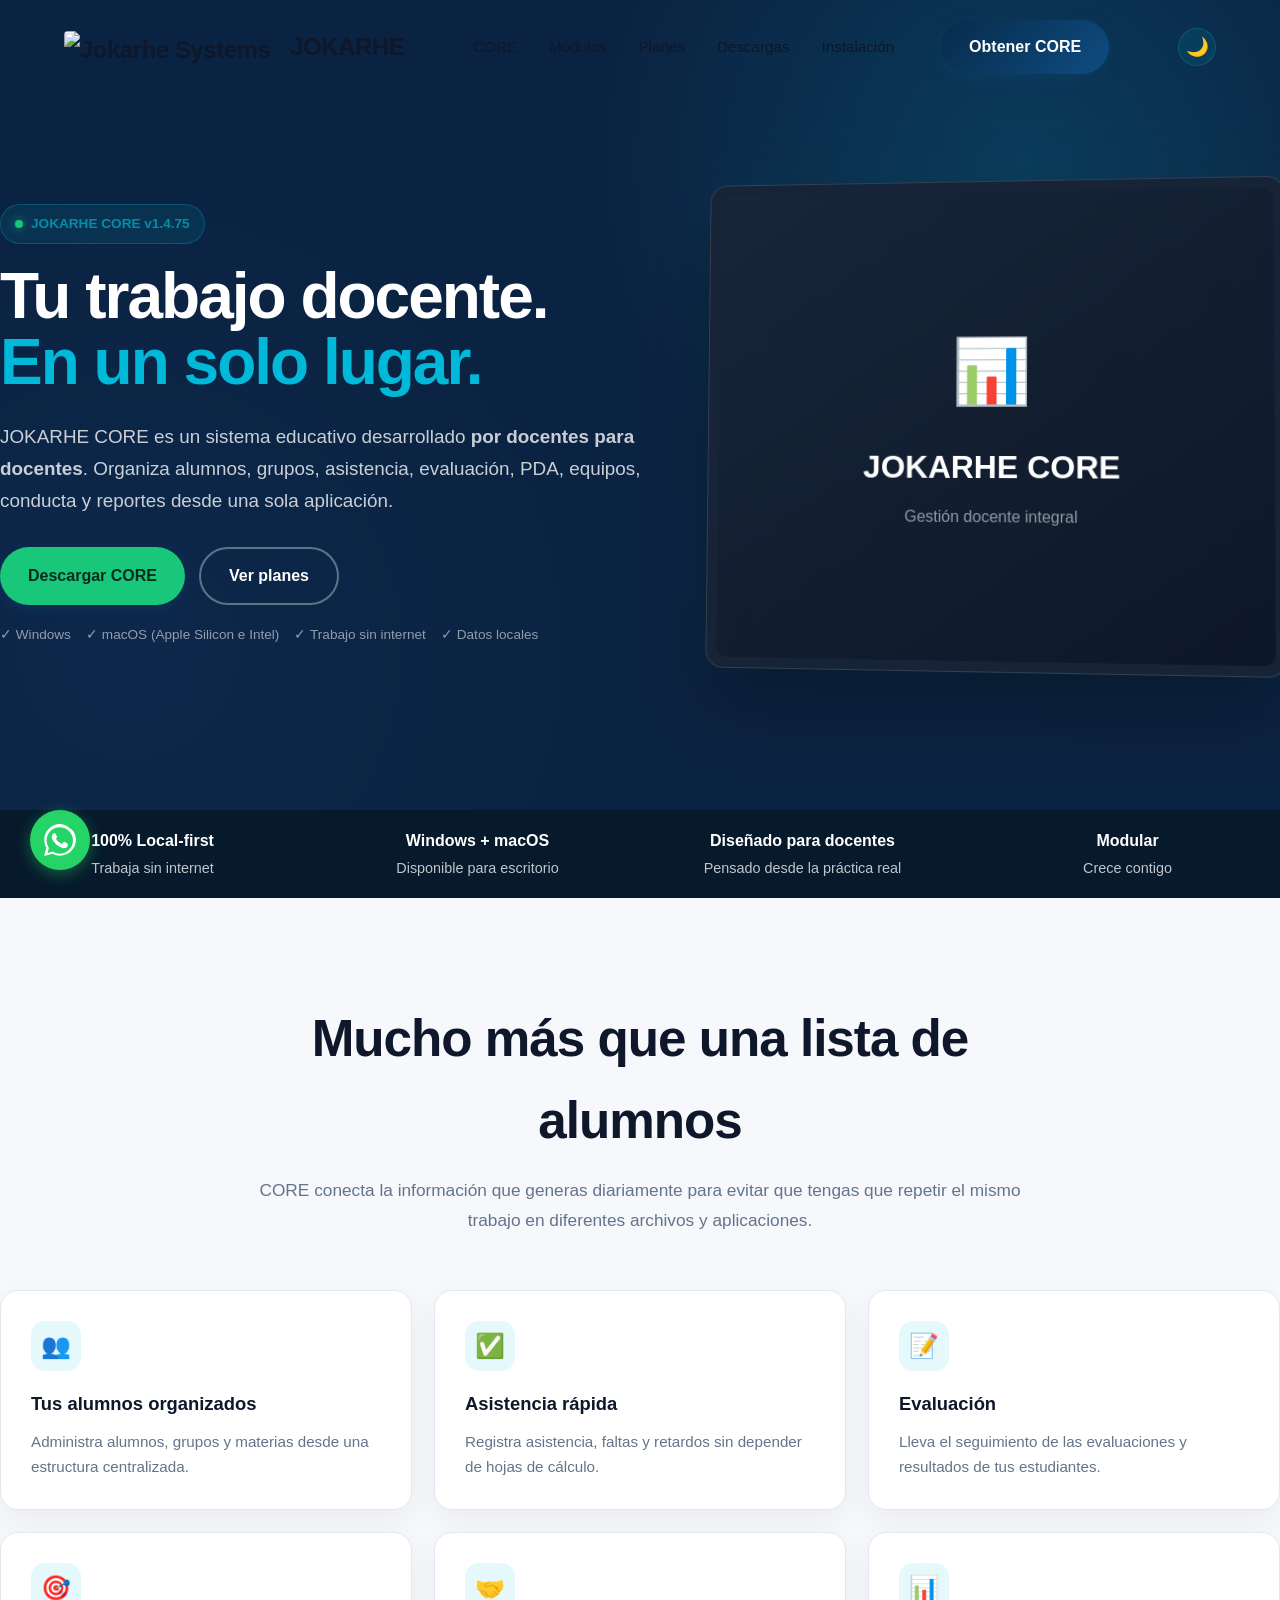
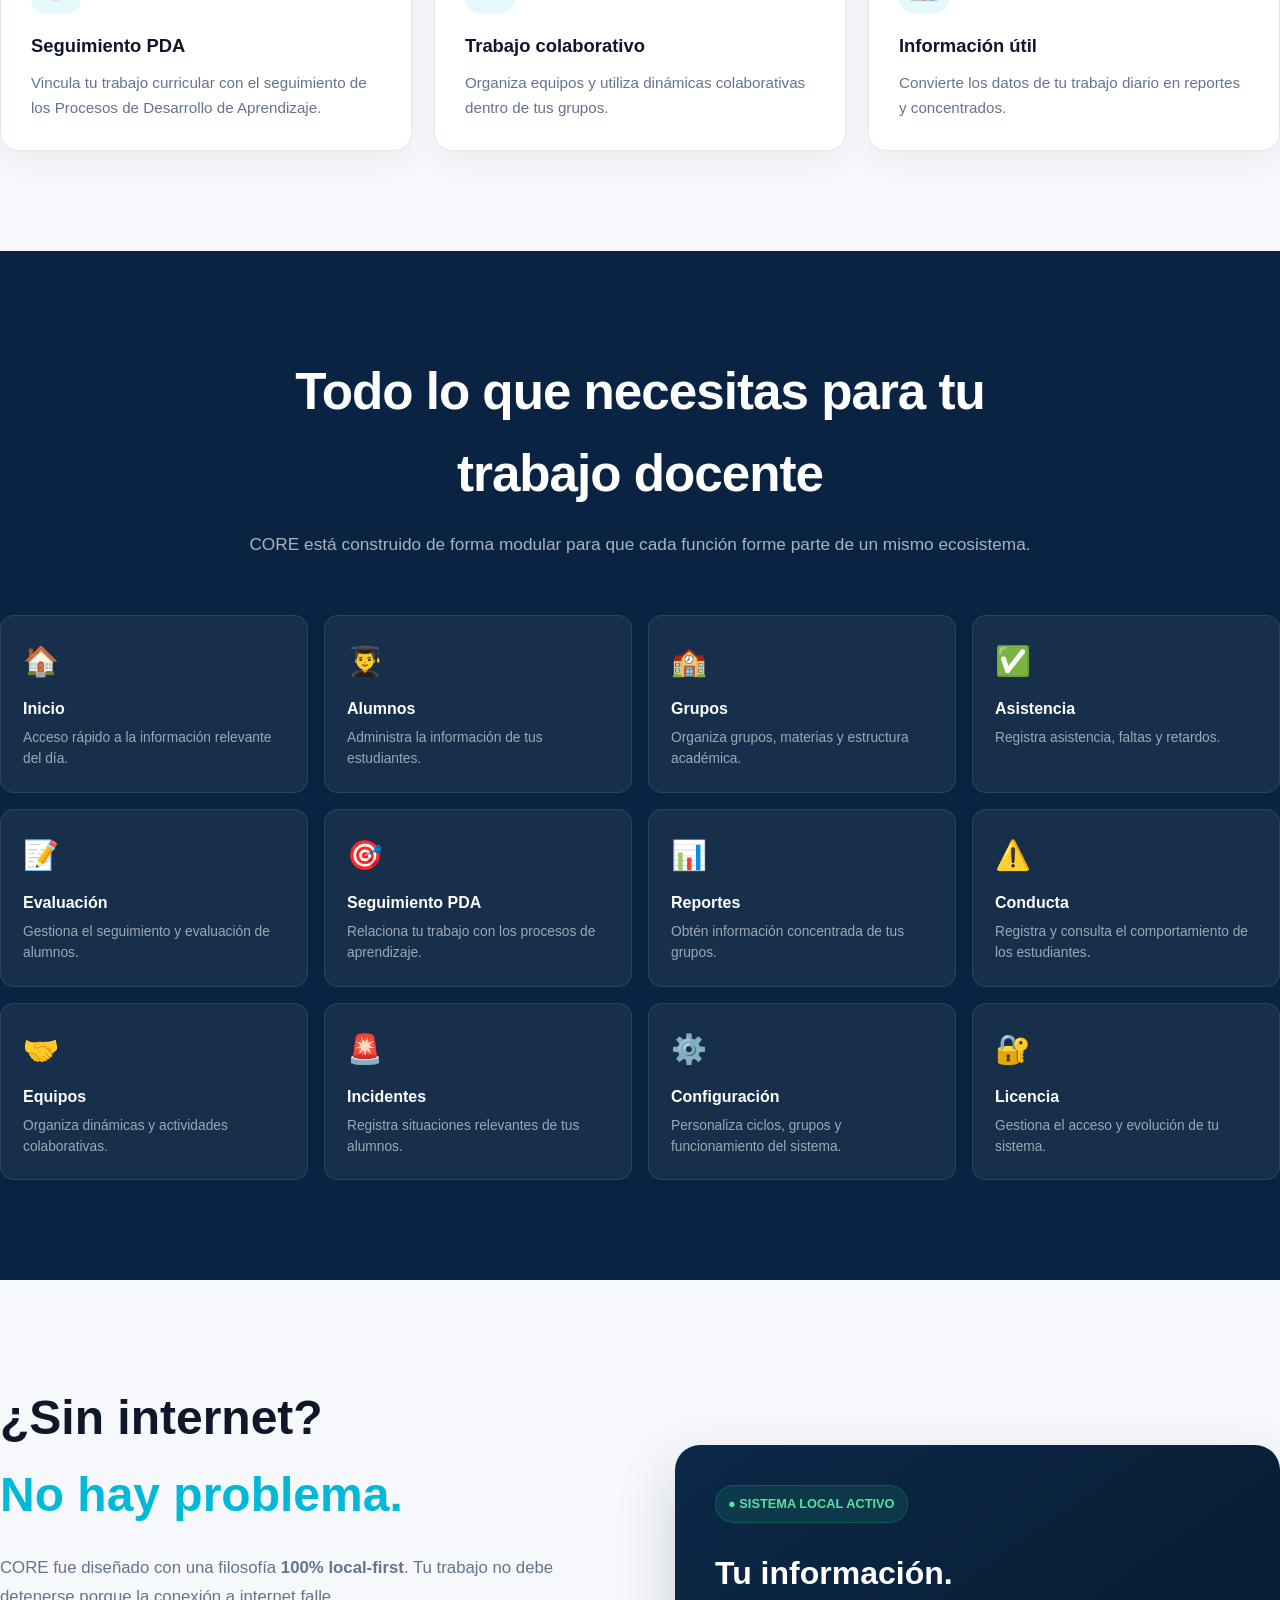
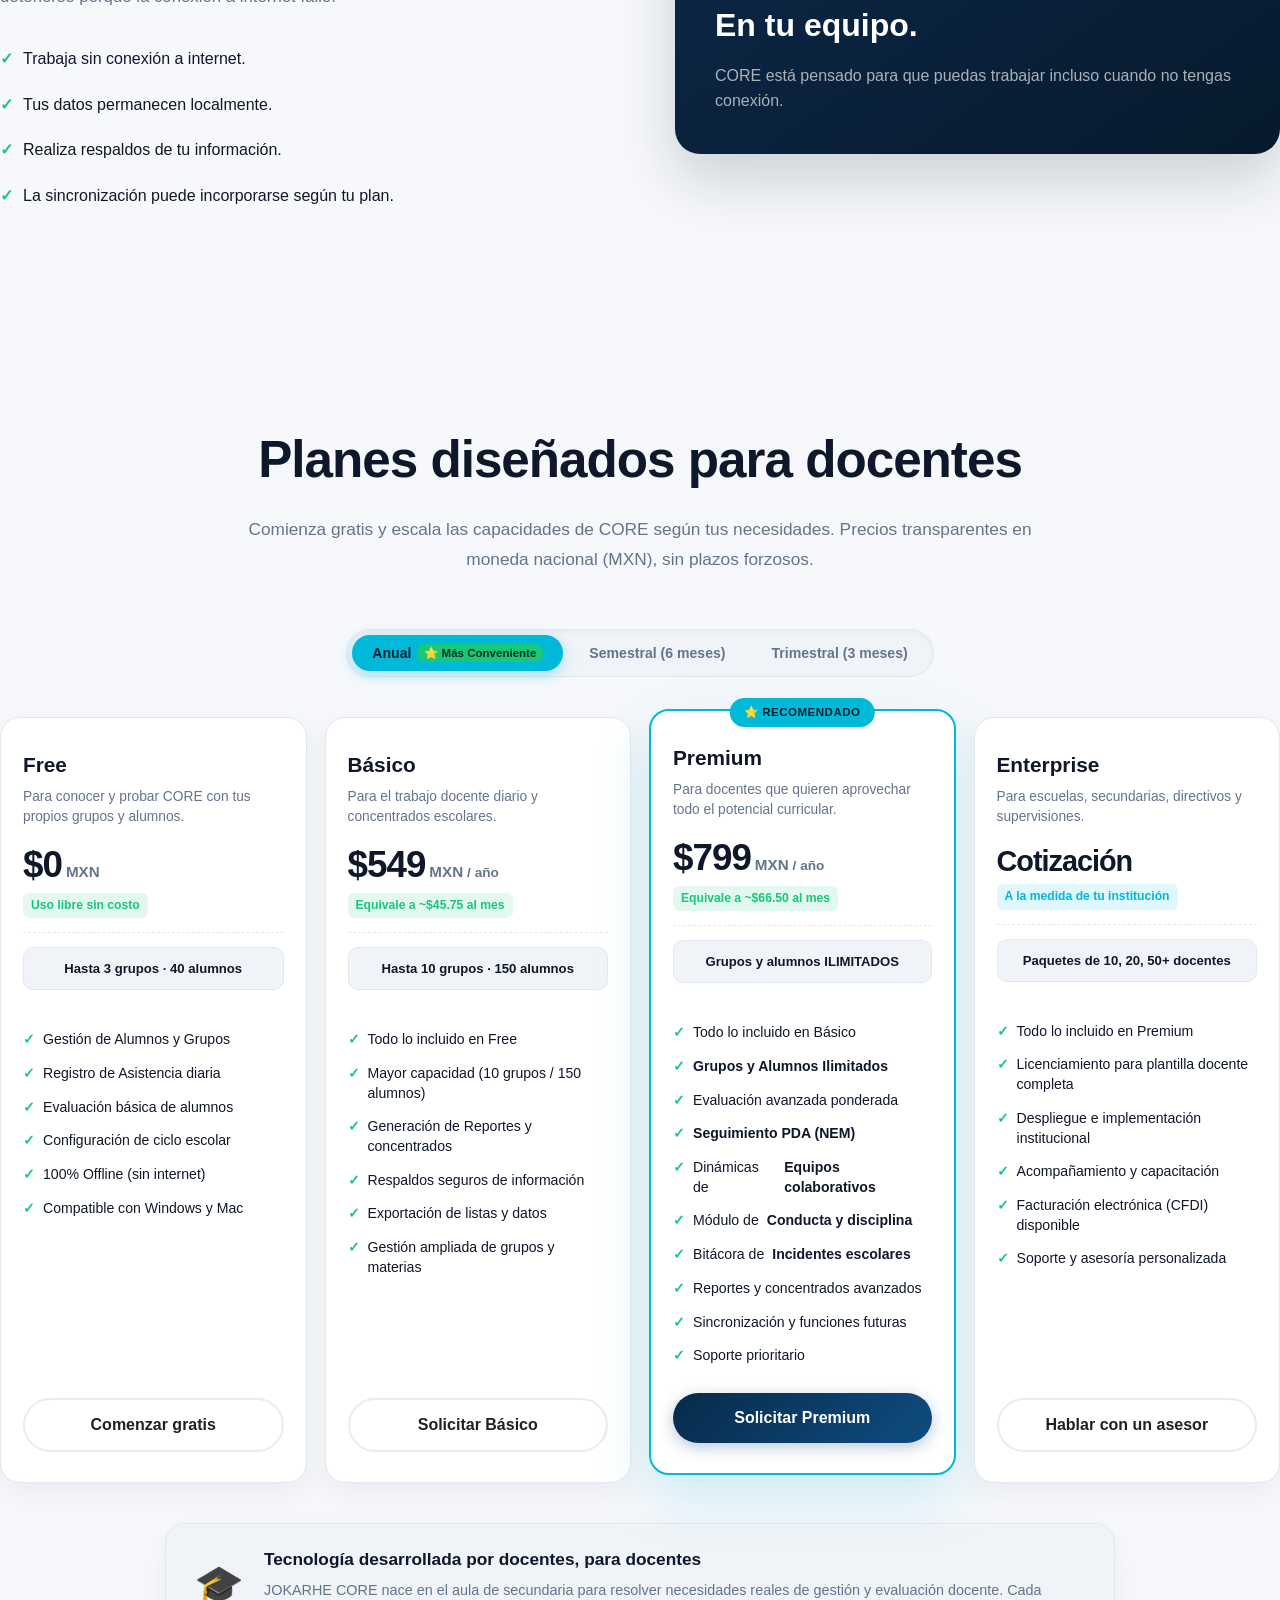
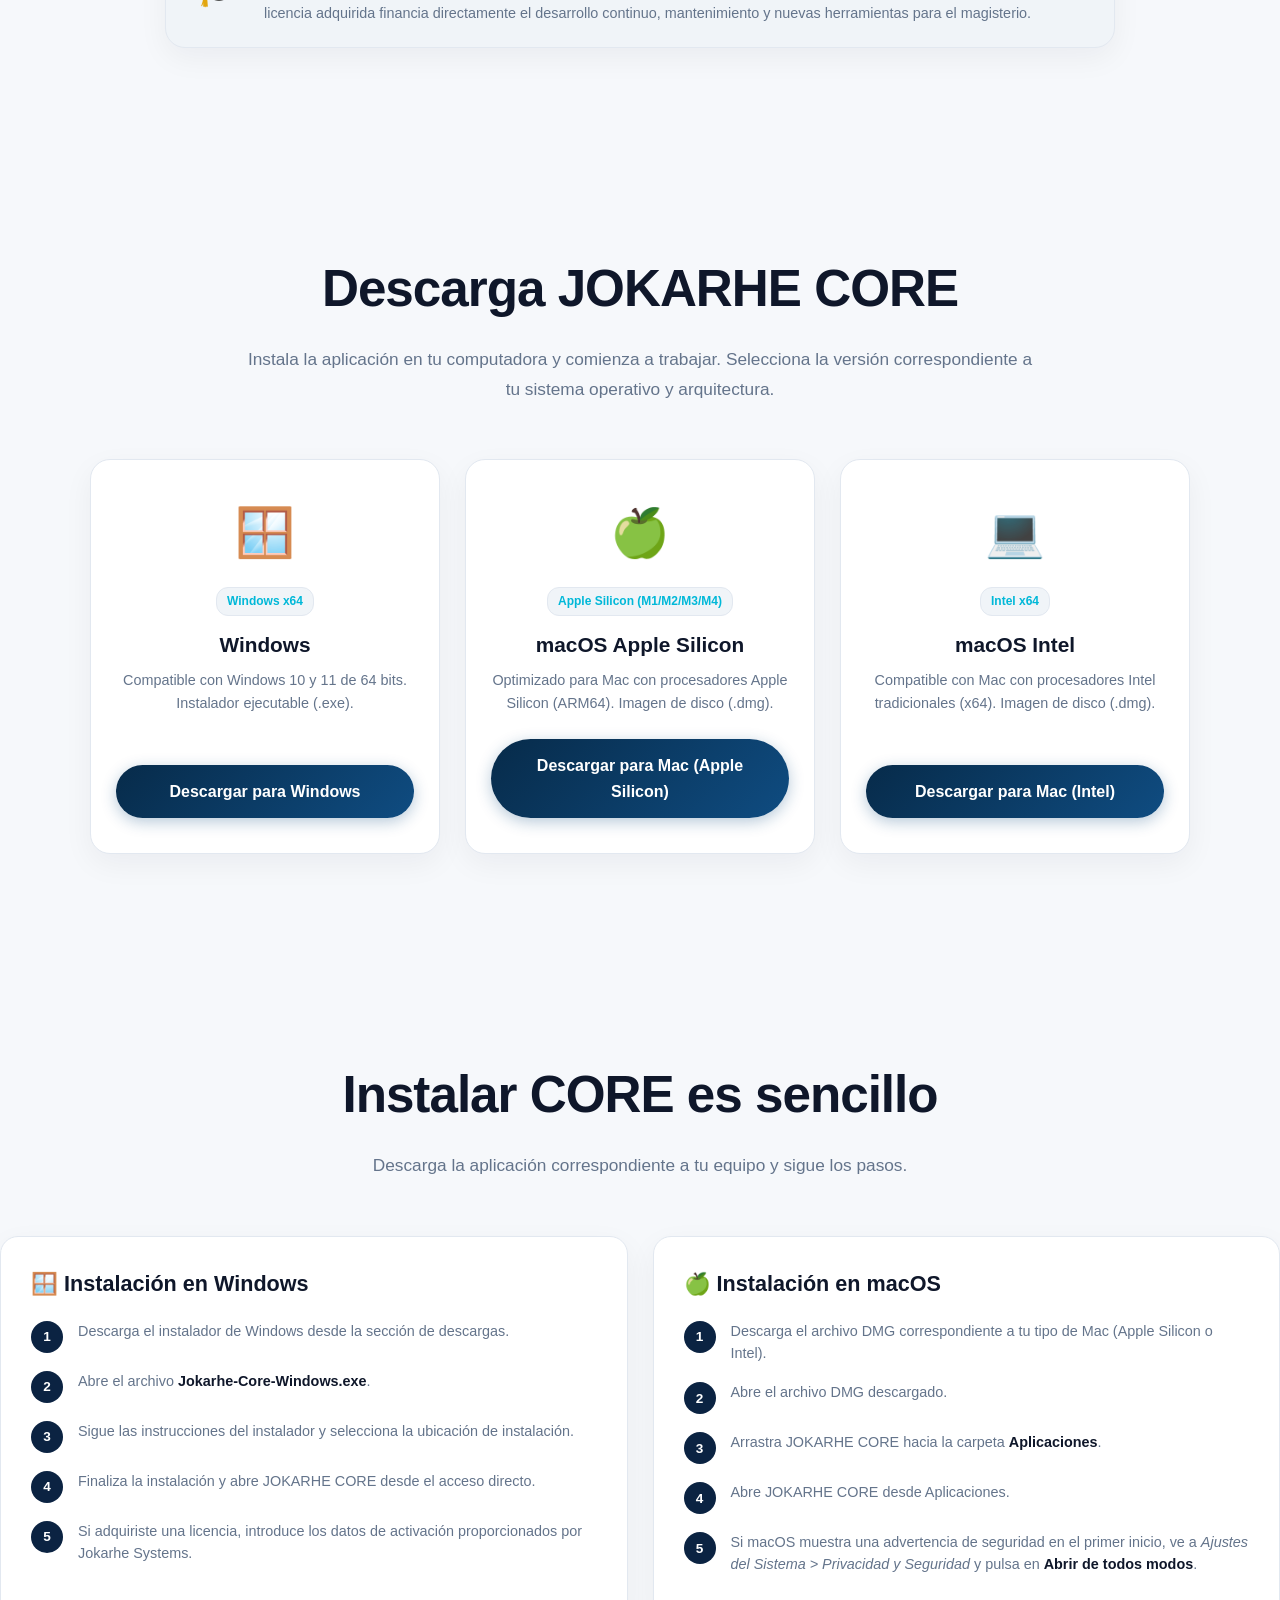
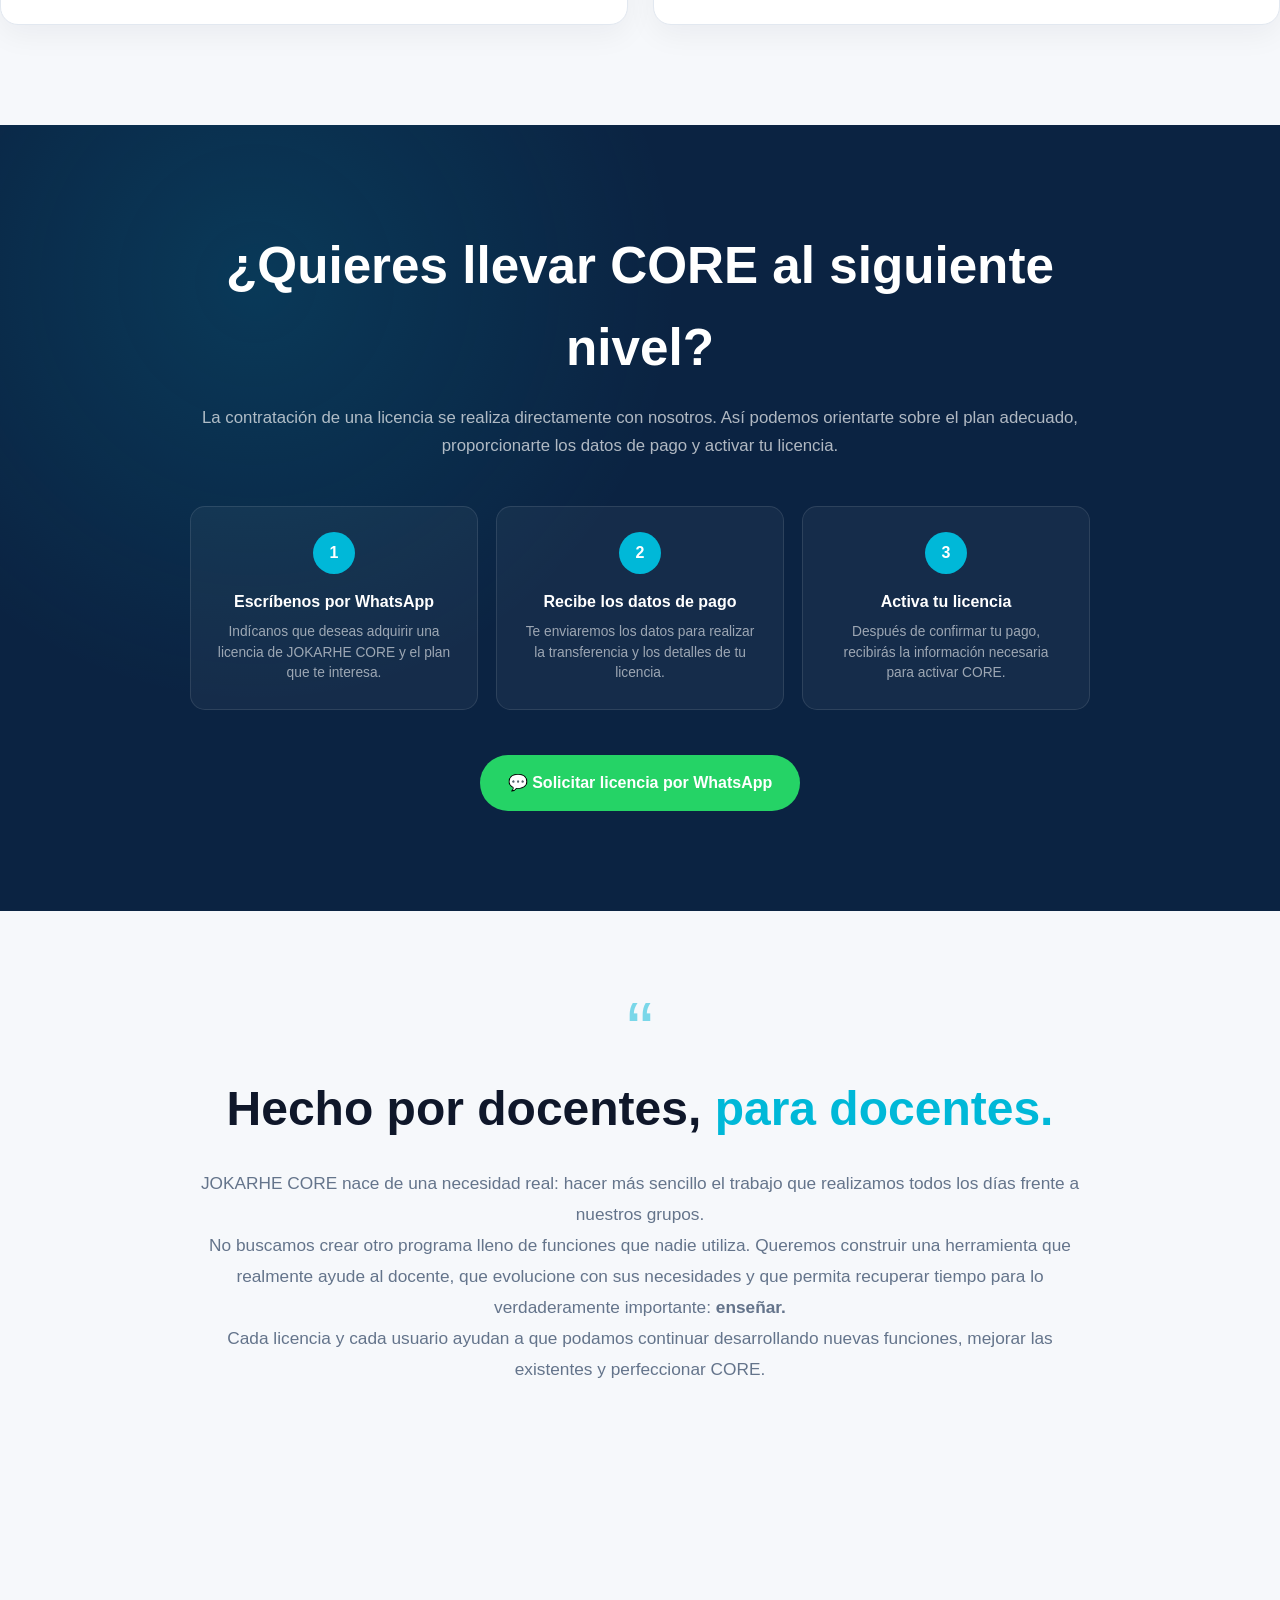
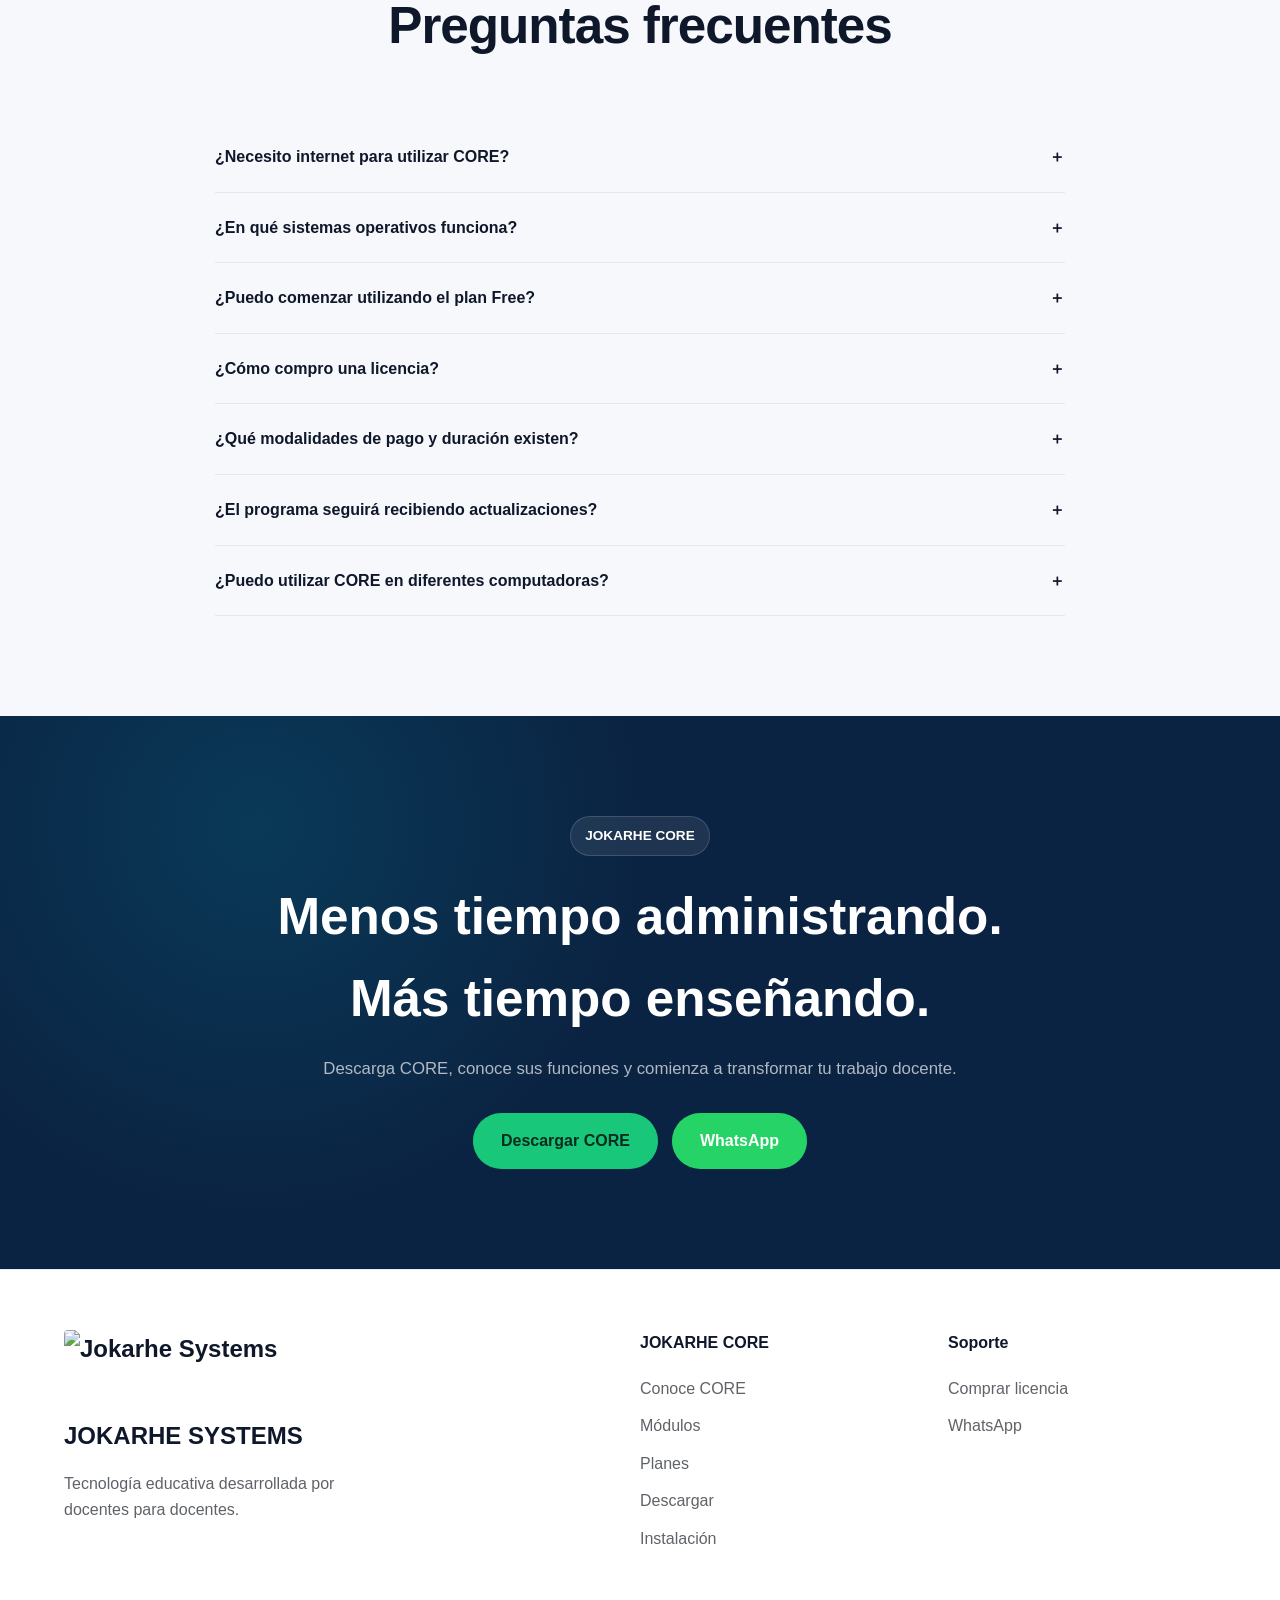
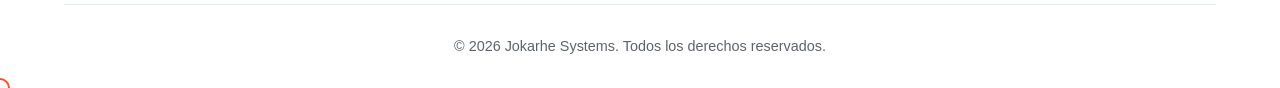
==== commit f18fc808: "2407202603" ====
--- a/index.html
+++ b/index.html
@@ -566,9 +566,61 @@
         }
 
         /* Pricing */
+        .pricing-switcher-container {
+            display: flex;
+            flex-direction: column;
+            align-items: center;
+            margin-bottom: 40px;
+        }
+
+        .pricing-switcher {
+            display: inline-flex;
+            background: var(--core-surface-alt);
+            border: 1px solid var(--core-border);
+            border-radius: 30px;
+            padding: 5px;
+            gap: 6px;
+            box-shadow: inset 0 2px 4px rgba(0, 0, 0, 0.04);
+        }
+
+        .period-btn {
+            background: transparent;
+            border: none;
+            color: var(--core-text-muted);
+            font-weight: 700;
+            padding: 9px 20px;
+            border-radius: 25px;
+            cursor: pointer;
+            font-size: .88rem;
+            transition: all 0.25s ease;
+            font-family: inherit;
+            display: inline-flex;
+            align-items: center;
+            gap: 6px;
+        }
+
+        .period-btn:hover {
+            color: var(--core-text);
+        }
+
+        .period-btn.active {
+            background: var(--core-cyan);
+            color: #042030;
+            box-shadow: 0 4px 14px rgba(0, 184, 216, 0.35);
+        }
+
+        .save-tag {
+            background: var(--core-green);
+            color: #062c1d;
+            font-size: .72rem;
+            font-weight: 800;
+            padding: 2px 7px;
+            border-radius: 8px;
+        }
+
         .pricing-grid {
             display: grid;
-            grid-template-columns: repeat(4,1fr);
+            grid-template-columns: repeat(4, 1fr);
             gap: 18px;
             align-items: stretch;
         }
@@ -577,7 +629,7 @@
             background: var(--core-surface);
             border: 1px solid var(--core-border);
             border-radius: 20px;
-            padding: 30px 24px;
+            padding: 30px 22px;
             position: relative;
             display: flex;
             flex-direction: column;
@@ -587,7 +639,7 @@
 
         .price-card.featured {
             border: 2px solid var(--core-cyan);
-            box-shadow: 0 20px 55px rgba(0,184,216,.18);
+            box-shadow: 0 20px 55px rgba(0, 184, 216, 0.18);
             transform: translateY(-8px);
         }
 
@@ -597,62 +649,144 @@
             left: 50%;
             transform: translateX(-50%);
             background: var(--core-cyan);
-            color: white;
+            color: #042030;
             padding: 5px 14px;
             border-radius: 20px;
             font-size: .72rem;
             font-weight: 800;
             white-space: nowrap;
+            letter-spacing: 0.5px;
         }
 
         .price-name {
-            font-size: 1.25rem;
+            font-size: 1.3rem;
             font-weight: 800;
-            margin-bottom: 8px;
+            margin-bottom: 6px;
             color: var(--core-text);
         }
 
         .price-description {
             color: var(--core-text-muted);
-            font-size: .87rem;
-            min-height: 45px;
+            font-size: .86rem;
+            min-height: 42px;
+            line-height: 1.45;
+        }
+
+        .price-box {
+            margin: 18px 0 14px;
+            padding-bottom: 14px;
+            border-bottom: 1px dashed var(--core-border);
+        }
+
+        .price-val {
+            display: flex;
+            align-items: baseline;
+            gap: 4px;
+            flex-wrap: wrap;
+        }
+
+        .price-amount {
+            font-size: 2.3rem;
+            font-weight: 900;
+            line-height: 1;
+            color: var(--core-text);
+            letter-spacing: -1px;
+        }
+
+        .price-currency {
+            font-size: 0.95rem;
+            font-weight: 700;
+            color: var(--core-text-muted);
+        }
+
+        .price-cycle {
+            font-size: .85rem;
+            color: var(--core-text-muted);
+            font-weight: 600;
+        }
+
+        .price-sub-equiv {
+            margin-top: 8px;
+            font-size: .76rem;
+            font-weight: 700;
+            color: var(--core-green);
+            display: inline-block;
+            background: rgba(24, 199, 122, .12);
+            padding: 3px 8px;
+            border-radius: 6px;
         }
 
         .price-list {
             list-style: none;
             padding: 0;
-            margin: 25px 0;
+            margin: 15px 0 20px;
             flex: 1;
         }
 
         .price-list li {
-            padding: 8px 0;
-            font-size: .9rem;
+            padding: 7px 0;
+            font-size: .88rem;
             display: flex;
             gap: 8px;
             color: var(--core-text);
+            line-height: 1.4;
         }
 
         .price-list li::before {
             content: "✓";
             color: var(--core-green);
             font-weight: 900;
+            flex-shrink: 0;
         }
 
         .price-limit {
-            padding: 12px;
+            padding: 10px 12px;
             border-radius: 10px;
             background: var(--core-surface-alt);
             color: var(--core-text);
             border: 1px solid var(--core-border);
-            font-size: .85rem;
-            margin-bottom: 20px;
+            font-size: .82rem;
+            margin-bottom: 18px;
             font-weight: 700;
+            text-align: center;
         }
 
         .price-btn {
             width: 100%;
             text-align: center;
+            padding: 12px;
+        }
+
+        /* Teacher support banner */
+        .teacher-support-banner {
+            max-width: 950px;
+            margin: 40px auto 0;
+            padding: 22px 28px;
+            background: var(--core-surface-alt);
+            border: 1px solid var(--core-border);
+            border-radius: 20px;
+            display: flex;
+            align-items: center;
+            gap: 20px;
+            box-shadow: var(--core-card-shadow);
+        }
+
+        .teacher-support-icon {
+            font-size: 2.5rem;
+            flex-shrink: 0;
+        }
+
+        .teacher-support-banner h4 {
+            font-size: 1.08rem;
+            margin: 0 0 6px;
+            color: var(--core-text);
+        }
+
+        .teacher-support-banner p {
+            margin: 0;
+            font-size: .9rem;
+            color: var(--core-text-muted);
+            line-height: 1.6;
         }
 
         /* Download */
@@ -1464,14 +1598,29 @@
             <div class="core-header">
 
                 <h2>
-                    Elige el plan que necesitas
+                    Planes diseñados para docentes
                 </h2>
 
                 <p>
-                    Comienza con lo necesario y aumenta las capacidades
-                    de CORE conforme crezcan tus necesidades docentes.
+                    Comienza gratis y escala las capacidades de CORE según tus necesidades.
+                    Precios transparentes en moneda nacional (MXN), sin plazos forzosos.
                 </p>
 
+            </div>
+
+            <!-- Selector de Periodicidad -->
+            <div class="pricing-switcher-container">
+                <div class="pricing-switcher" role="tablist" aria-label="Periodicidad de pago">
+                    <button type="button" class="period-btn active" data-period="anual" role="tab" aria-selected="true">
+                        Anual <span class="save-tag">⭐ Más Conveniente</span>
+                    </button>
+                    <button type="button" class="period-btn" data-period="semestral" role="tab" aria-selected="false">
+                        Semestral (6 meses)
+                    </button>
+                    <button type="button" class="period-btn" data-period="trimestral" role="tab" aria-selected="false">
+                        Trimestral (3 meses)
+                    </button>
+                </div>
             </div>
 
 
@@ -1487,7 +1636,17 @@
                     </div>
 
                     <div class="price-description">
-                        Para comenzar a organizar tu trabajo docente.
+                        Para conocer y probar CORE con tus propios grupos y alumnos.
+                    </div>
+
+                    <div class="price-box">
+                        <div class="price-val">
+                            <span class="price-amount">$0</span>
+                            <span class="price-currency">MXN</span>
+                        </div>
+                        <div class="price-sub-equiv">
+                            Uso libre sin costo
+                        </div>
                     </div>
 
                     <div class="price-limit">
@@ -1496,11 +1655,12 @@
 
                     <ul class="price-list">
 
-                        <li>Alumnos</li>
-                        <li>Grupos</li>
-                        <li>Asistencia</li>
-                        <li>Evaluación básica</li>
-                        <li>Configuración</li>
+                        <li>Gestión de Alumnos y Grupos</li>
+                        <li>Registro de Asistencia diaria</li>
+                        <li>Evaluación básica de alumnos</li>
+                        <li>Configuración de ciclo escolar</li>
+                        <li>100% Offline (sin internet)</li>
+                        <li>Compatible con Windows y Mac</li>
 
                     </ul>
 
@@ -1521,7 +1681,18 @@
                     </div>
 
                     <div class="price-description">
-                        Para docentes que necesitan mayor capacidad.
+                        Para el trabajo docente diario y concentrados escolares.
+                    </div>
+
+                    <div class="price-box">
+                        <div class="price-val">
+                            <span class="price-amount plan-price" data-plan="basico" data-anual="$549" data-semestral="$349" data-trimestral="$199">$549</span>
+                            <span class="price-currency">MXN</span>
+                            <span class="price-cycle plan-cycle" data-plan="basico" data-anual="/ año" data-semestral="/ 6 meses" data-trimestral="/ 3 meses">/ año</span>
+                        </div>
+                        <div class="price-sub-equiv plan-equiv" data-plan="basico" data-anual="Equivale a ~$45.75 al mes" data-semestral="Equivale a ~$58.15 al mes" data-trimestral="Para 1 periodo escolar">
+                            Equivale a ~$45.75 al mes
+                        </div>
                     </div>
 
                     <div class="price-limit">
@@ -1531,15 +1702,19 @@
                     <ul class="price-list">
 
                         <li>Todo lo incluido en Free</li>
-                        <li>Mayor capacidad de alumnos</li>
-                        <li>Reportes</li>
-                        <li>Gestión ampliada de grupos</li>
+                        <li>Mayor capacidad (10 grupos / 150 alumnos)</li>
+                        <li>Generación de Reportes y concentrados</li>
+                        <li>Respaldos seguros de información</li>
+                        <li>Exportación de listas y datos</li>
+                        <li>Gestión ampliada de grupos y materias</li>
 
                     </ul>
 
-                    <a href="#comprar"
+                    <a href="https://wa.me/525654017036?text=Hola%20Jokarhe%20Systems,%20deseo%20adquirir%20la%20licencia%20de%20JOKARHE%20CORE%20Plan%20B%C3%A1sico."
+                       target="_blank"
+                       rel="noopener"
                        class="btn btn-outline price-btn">
-                        Solicitar licencia
+                        Solicitar Básico
                     </a>
 
                 </div>
@@ -1550,7 +1725,7 @@
                 <div class="price-card featured">
 
                     <div class="popular">
-                        MÁS CAPACIDAD
+                        ⭐ RECOMENDADO
                     </div>
 
                     <div class="price-name">
@@ -1558,26 +1733,44 @@
                     </div>
 
                     <div class="price-description">
-                        Para docentes que quieren aprovechar CORE al máximo.
+                        Para docentes que quieren aprovechar todo el potencial curricular.
+                    </div>
+
+                    <div class="price-box">
+                        <div class="price-val">
+                            <span class="price-amount plan-price" data-plan="premium" data-anual="$799" data-semestral="$499" data-trimestral="$299">$799</span>
+                            <span class="price-currency">MXN</span>
+                            <span class="price-cycle plan-cycle" data-plan="premium" data-anual="/ año" data-semestral="/ 6 meses" data-trimestral="/ 3 meses">/ año</span>
+                        </div>
+                        <div class="price-sub-equiv plan-equiv" data-plan="premium" data-anual="Equivale a ~$66.50 al mes" data-semestral="Equivale a ~$83.15 al mes" data-trimestral="Acceso total por 1 periodo">
+                            Equivale a ~$66.50 al mes
+                        </div>
                     </div>
 
                     <div class="price-limit">
-                        Grupos y alumnos ilimitados
+                        Grupos y alumnos ILIMITADOS
                     </div>
 
                     <ul class="price-list">
 
                         <li>Todo lo incluido en Básico</li>
-                        <li>Grupos ilimitados</li>
-                        <li>Alumnos ilimitados</li>
-                        <li>Evaluación avanzada</li>
-                        <li>Sincronización</li>
+                        <li><strong>Grupos y Alumnos Ilimitados</strong></li>
+                        <li>Evaluación avanzada ponderada</li>
+                        <li><strong>Seguimiento PDA (NEM)</strong></li>
+                        <li>Dinámicas de <strong>Equipos colaborativos</strong></li>
+                        <li>Módulo de <strong>Conducta y disciplina</strong></li>
+                        <li>Bitácora de <strong>Incidentes escolares</strong></li>
+                        <li>Reportes y concentrados avanzados</li>
+                        <li>Sincronización y funciones futuras</li>
+                        <li>Soporte prioritario</li>
 
                     </ul>
 
-                    <a href="#comprar"
+                    <a href="https://wa.me/525654017036?text=Hola%20Jokarhe%20Systems,%20deseo%20adquirir%20la%20licencia%20de%20JOKARHE%20CORE%20Plan%20Premium."
+                       target="_blank"
+                       rel="noopener"
                        class="btn btn-primary price-btn">
-                        Solicitar licencia
+                        Solicitar Premium
                     </a>
 
                 </div>
@@ -1592,24 +1785,36 @@
                     </div>
 
                     <div class="price-description">
-                        Para instituciones y necesidades avanzadas.
+                        Para escuelas, secundarias, directivos y supervisiones.
+                    </div>
+
+                    <div class="price-box">
+                        <div class="price-val">
+                            <span class="price-amount" style="font-size: 1.8rem;">Cotización</span>
+                        </div>
+                        <div class="price-sub-equiv" style="color: var(--core-cyan); background: rgba(0, 184, 216, .12);">
+                            A la medida de tu institución
+                        </div>
                     </div>
 
                     <div class="price-limit">
-                        Todas las capacidades
+                        Paquetes de 10, 20, 50+ docentes
                     </div>
 
                     <ul class="price-list">
 
                         <li>Todo lo incluido en Premium</li>
-                        <li>Capacidades completas</li>
-                        <li>Soluciones institucionales</li>
-                        <li>Soporte prioritario</li>
-                        <li>Atención personalizada</li>
+                        <li>Licenciamiento para plantilla docente completa</li>
+                        <li>Despliegue e implementación institucional</li>
+                        <li>Acompañamiento y capacitación</li>
+                        <li>Facturación electrónica (CFDI) disponible</li>
+                        <li>Soporte y asesoría personalizada</li>
 
                     </ul>
 
-                    <a href="#comprar"
+                    <a href="https://wa.me/525654017036?text=Hola%20Jokarhe%20Systems,%20solicito%20una%20cotizaci%C3%B3n%20institucional%20de%20JOKARHE%20CORE%20para%20nuestra%20escuela."
+                       target="_blank"
+                       rel="noopener"
                        class="btn btn-outline price-btn">
                         Hablar con un asesor
                     </a>
@@ -1618,9 +1823,17 @@
 
             </div>
 
-            <p style="text-align:center;margin-top:30px;color:var(--core-gray);font-size:.85rem;">
-                Los planes y capacidades pueden evolucionar conforme se incorporen nuevas funciones a CORE.
-            </p>
+            <!-- Banner de Docentes para Docentes -->
+            <div class="teacher-support-banner">
+                <div class="teacher-support-icon">🎓</div>
+                <div>
+                    <h4>Tecnología desarrollada por docentes, para docentes</h4>
+                    <p>
+                        JOKARHE CORE nace en el aula de secundaria para resolver necesidades reales de gestión y evaluación docente.
+                        Cada licencia adquirida financia directamente el desarrollo continuo, mantenimiento y nuevas herramientas para el magisterio.
+                    </p>
+                </div>
+            </div>
 
         </div>
 
@@ -2137,10 +2350,25 @@
 
                     <div class="core-faq-answer">
 
-                        Escríbenos por WhatsApp indicando el plan que deseas.
-                        Te proporcionaremos los datos de transferencia,
-                        confirmaremos el pago y posteriormente recibirás
-                        la información necesaria para activar tu licencia.
+                        Escríbenos por WhatsApp indicando el plan que deseas (Básico, Premium o Enterprise) y la duración (Trimestral, Semestral o Anual).
+                        Te proporcionaremos los datos de transferencia, confirmaremos tu pago y recibirás de inmediato tu clave de activación.
+
+                    </div>
+
+                </div>
+
+
+                <div class="core-faq-item">
+
+                    <button class="core-faq-question">
+                        ¿Qué modalidades de pago y duración existen?
+                        <span>＋</span>
+                    </button>
+
+                    <div class="core-faq-answer">
+
+                        Disponemos de tres modalidades de licenciamiento: <strong>Trimestral</strong> (para cubrir 1 periodo escolar), <strong>Semestral</strong> (6 meses) y <strong>Anual</strong> (12 meses).
+                        La opción Anual es la más recomendada y económica, equivalente a solo ~$45.75/mes en el plan Básico o ~$66.50/mes en el plan Premium.
 
                     </div>
 
@@ -2442,6 +2670,49 @@
             });
         }
 
+        /* Selector de Periodicidad de Precios (Trimestral / Semestral / Anual) */
+        const periodBtns = document.querySelectorAll('.period-btn');
+        const planPrices = document.querySelectorAll('.plan-price');
+        const planCycles = document.querySelectorAll('.plan-cycle');
+        const planEquivs = document.querySelectorAll('.plan-equiv');
+
+        periodBtns.forEach(btn => {
+            btn.addEventListener('click', () => {
+                const period = btn.getAttribute('data-period');
+                
+                periodBtns.forEach(b => {
+                    b.classList.remove('active');
+                    b.setAttribute('aria-selected', 'false');
+                });
+                btn.classList.add('active');
+                btn.setAttribute('aria-selected', 'true');
+
+                // Actualizar montos de precio
+                planPrices.forEach(el => {
+                    const val = el.getAttribute('data-' + period);
+                    if (val) {
+                        el.textContent = val;
+                    }
+                });
+
+                // Actualizar textos de ciclo (/ año, / 6 meses, / 3 meses)
+                planCycles.forEach(el => {
+                    const cycle = el.getAttribute('data-' + period);
+                    if (cycle) {
+                        el.textContent = cycle;
+                    }
+                });
+
+                // Actualizar equivalencia mensual o nota de periodo
+                planEquivs.forEach(el => {
+                    const equiv = el.getAttribute('data-' + period);
+                    if (equiv) {
+                        el.textContent = equiv;
+                    }
+                });
+            });
+        });
+
         /* FAQ */
 
         document.querySelectorAll('.core-faq-question').forEach(button => {
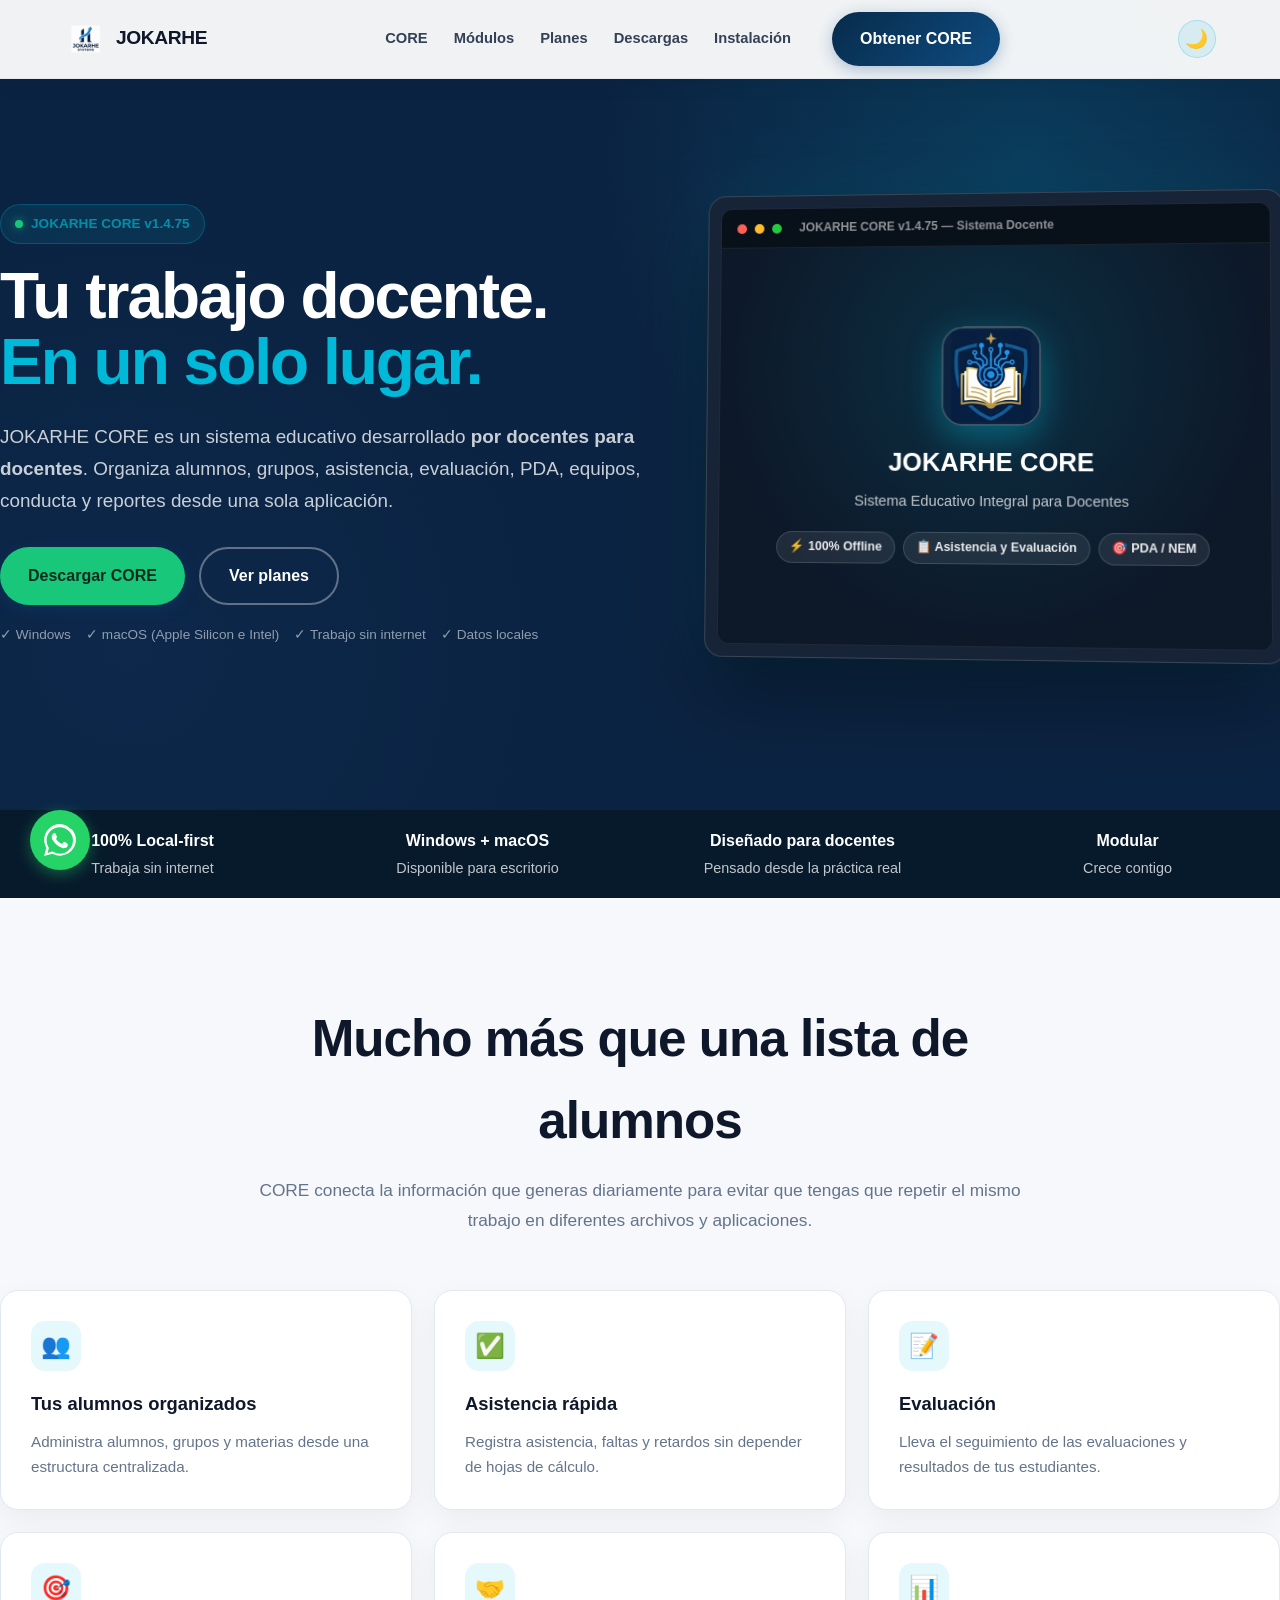
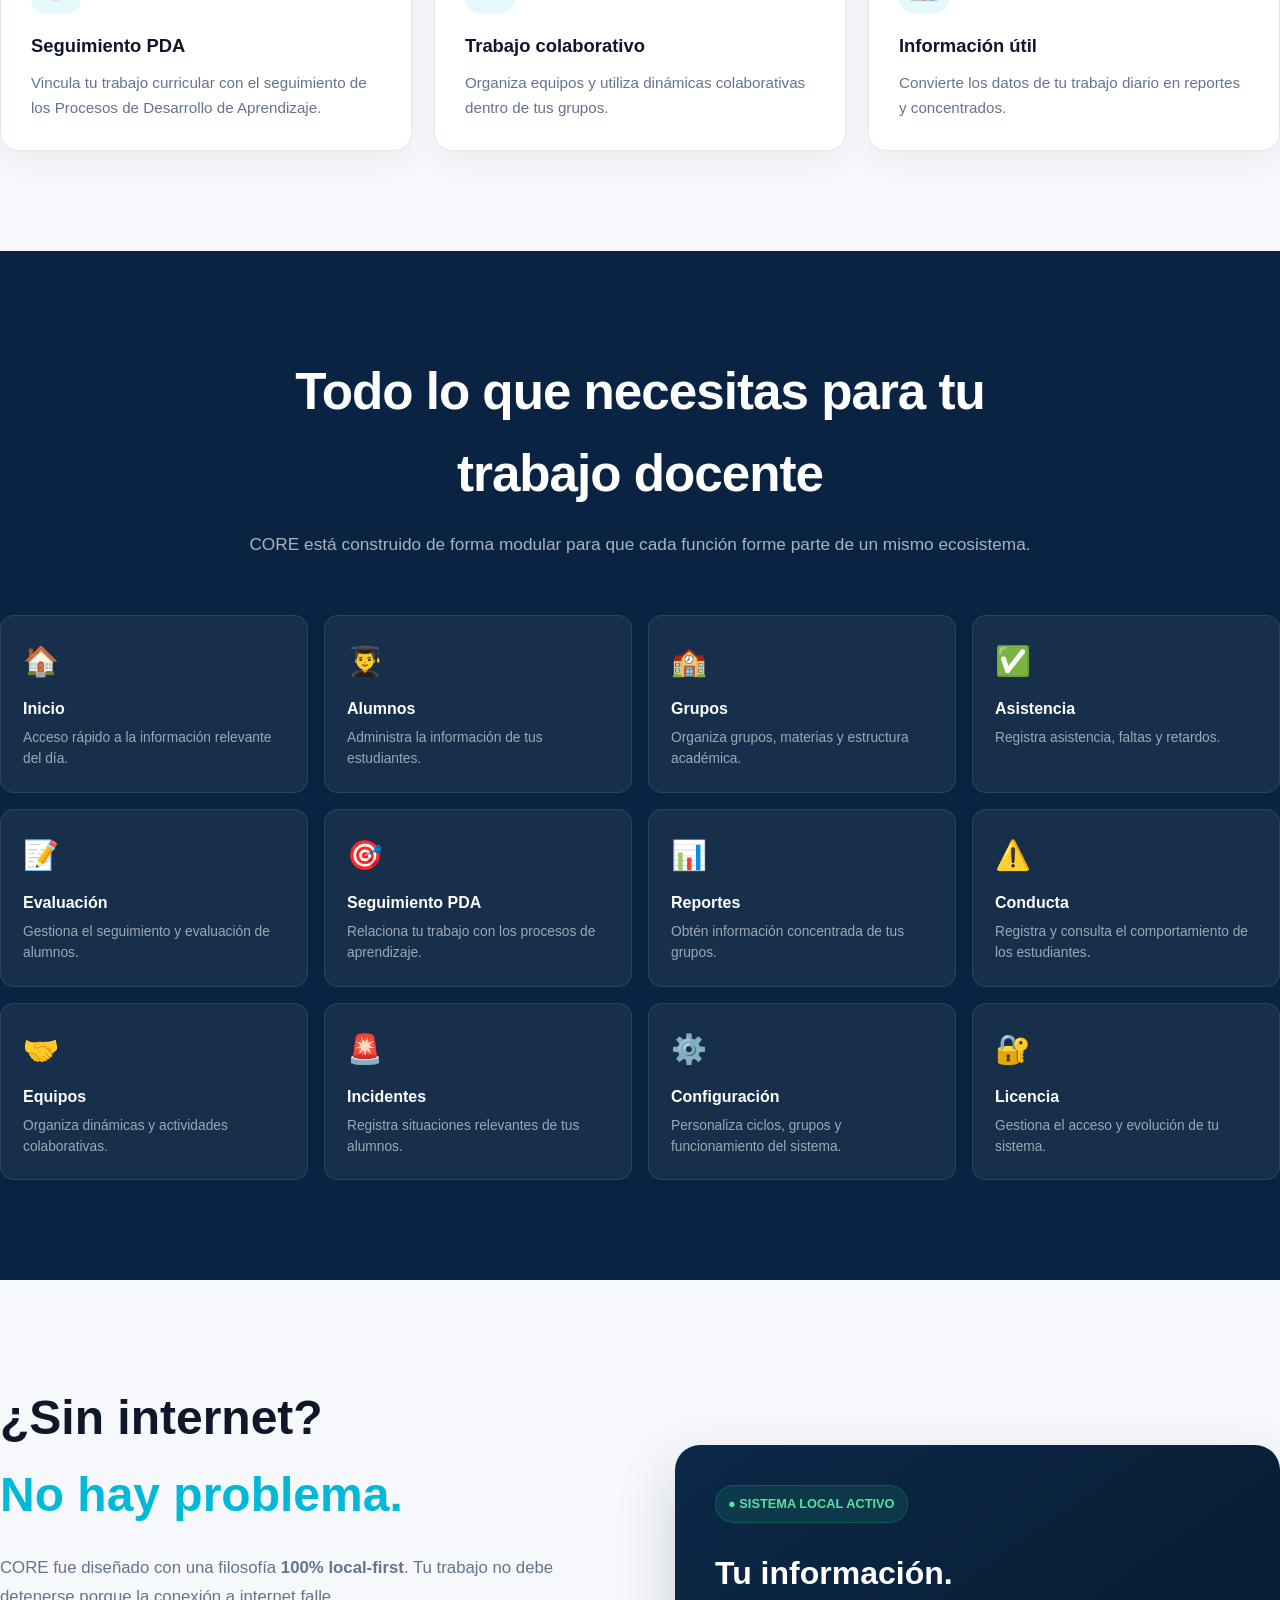
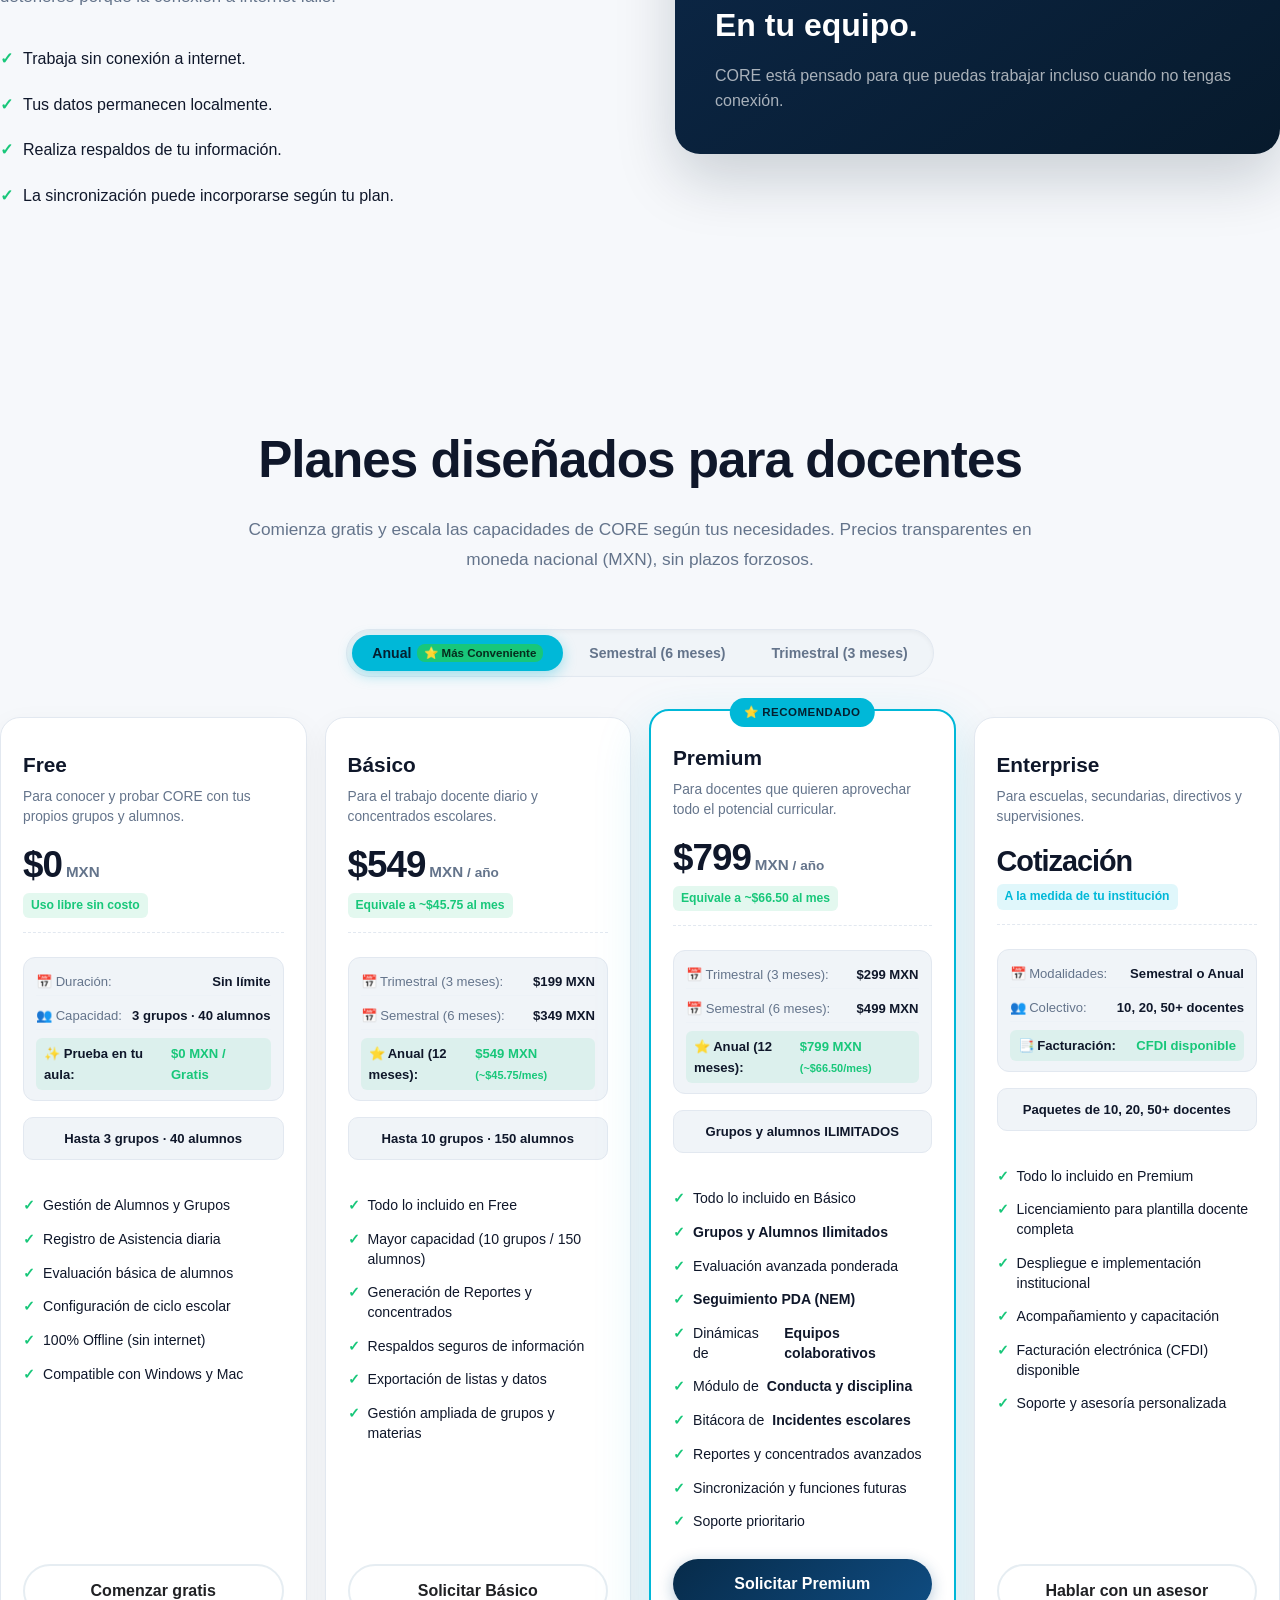
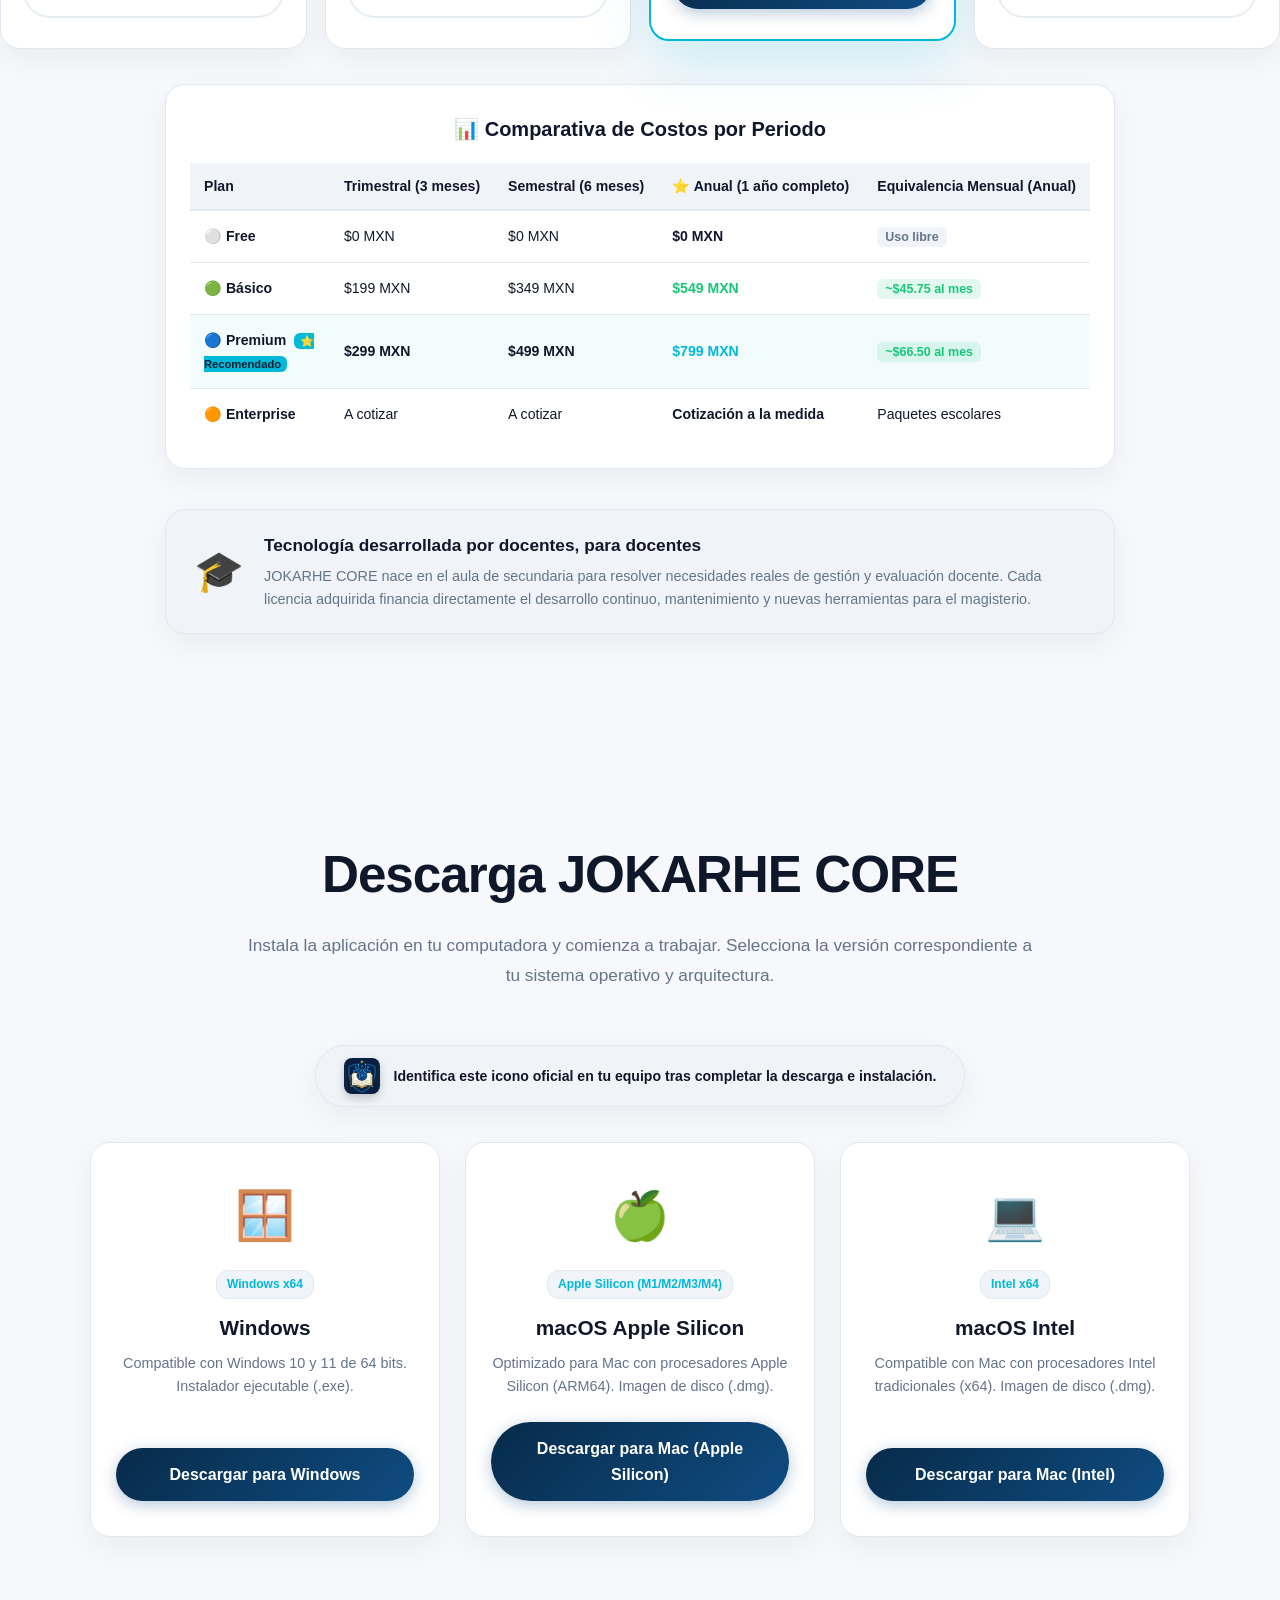
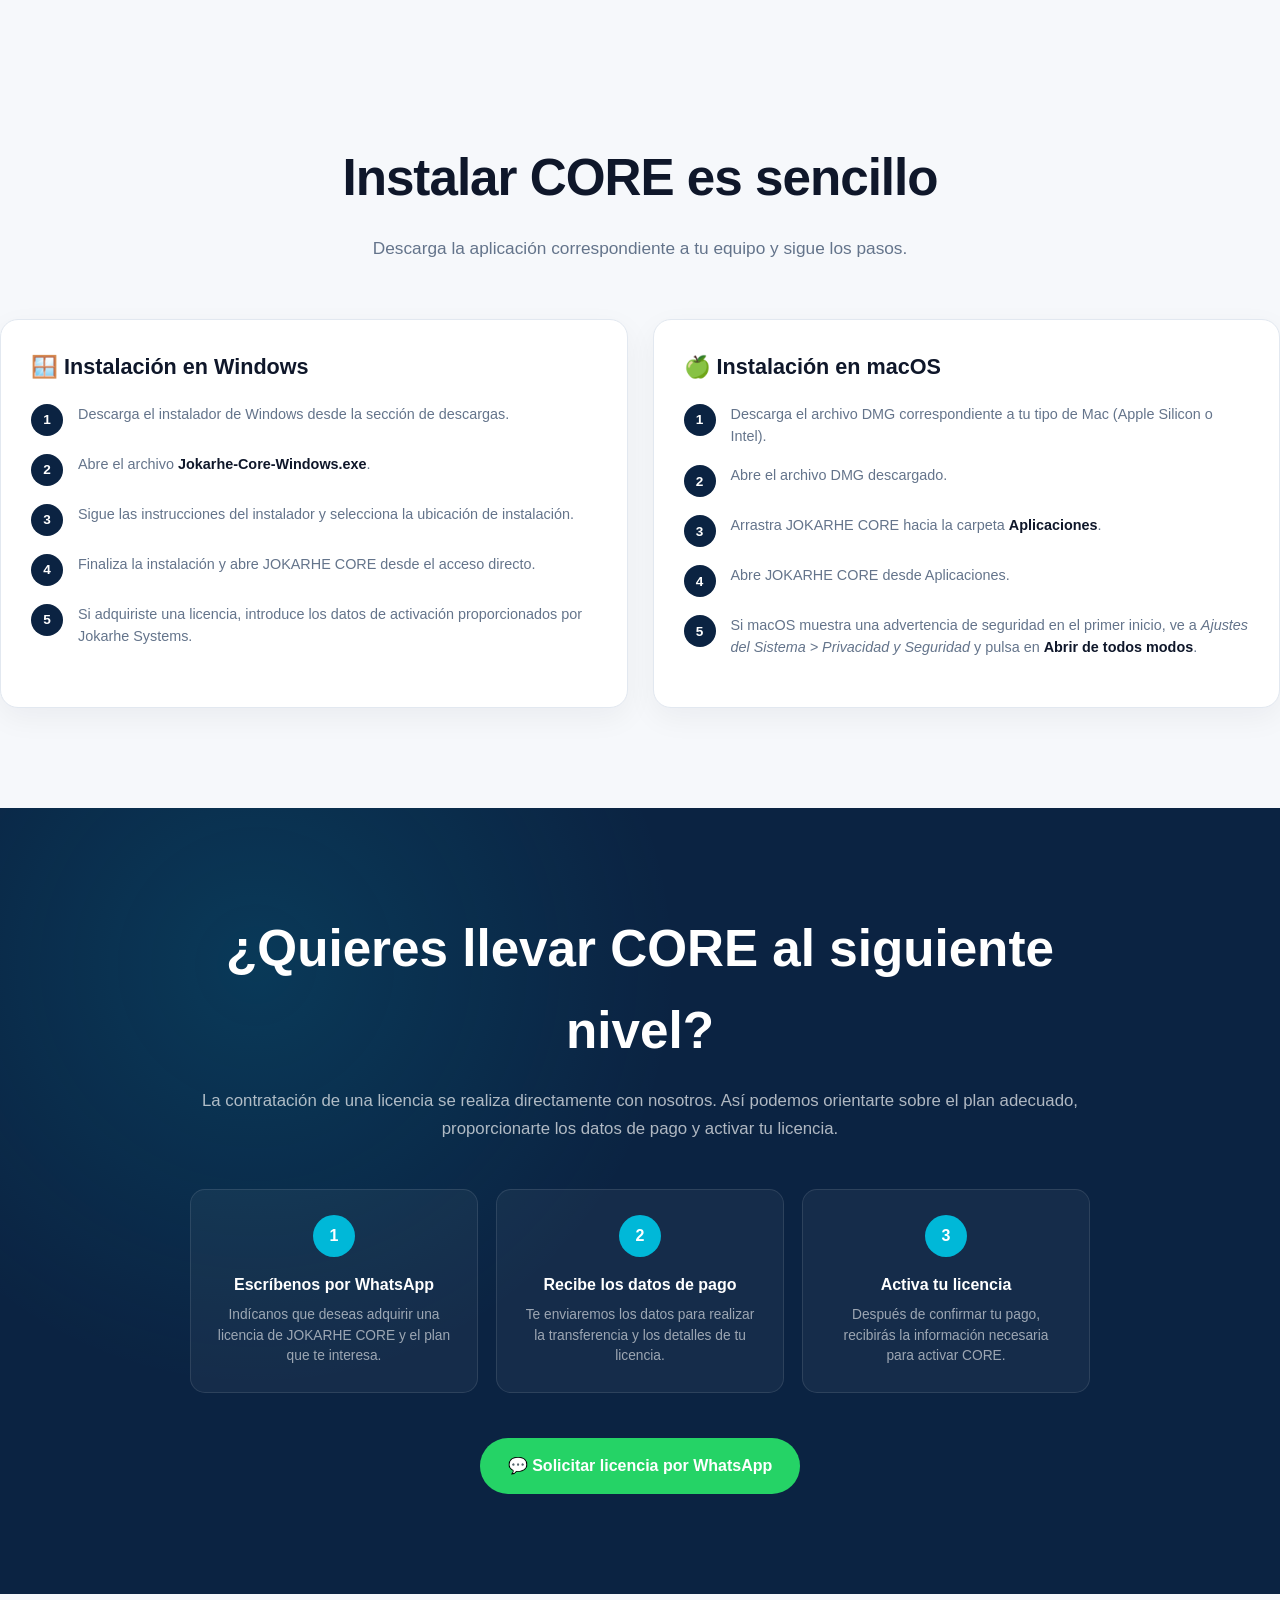
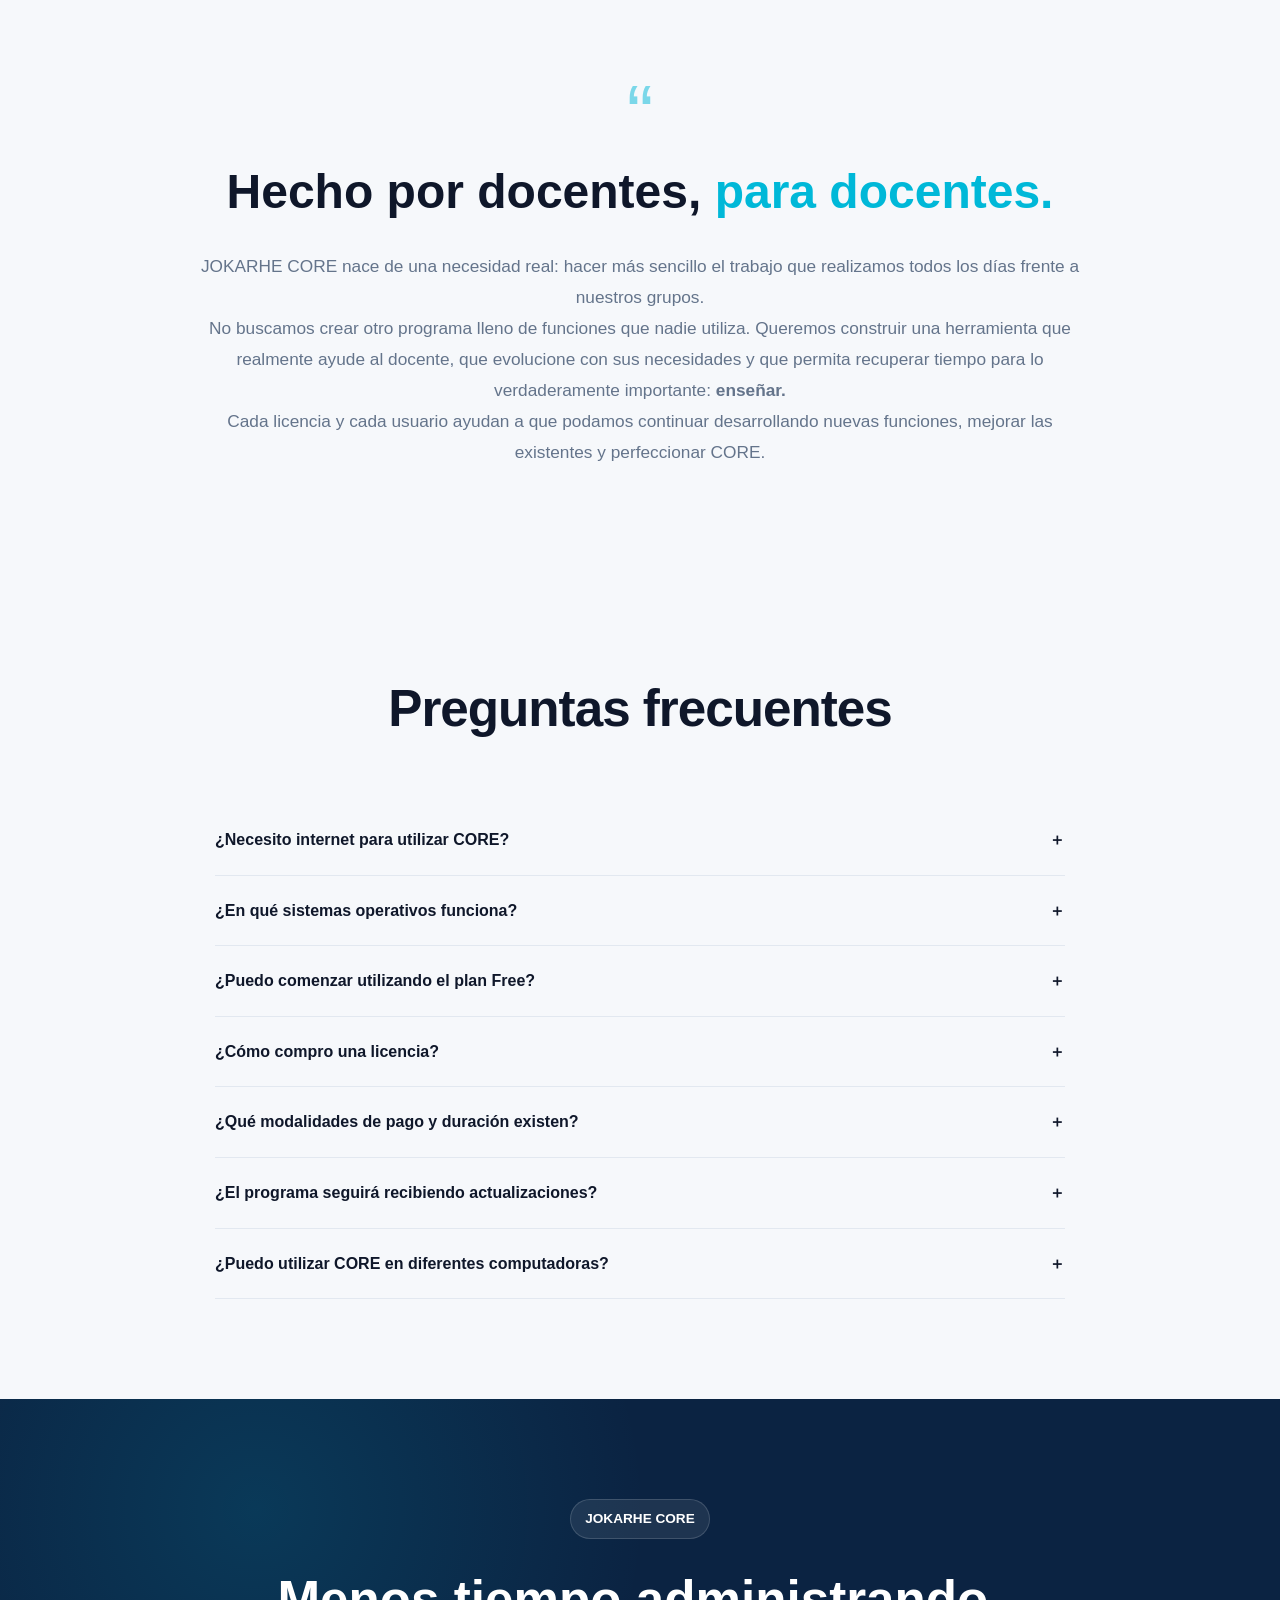
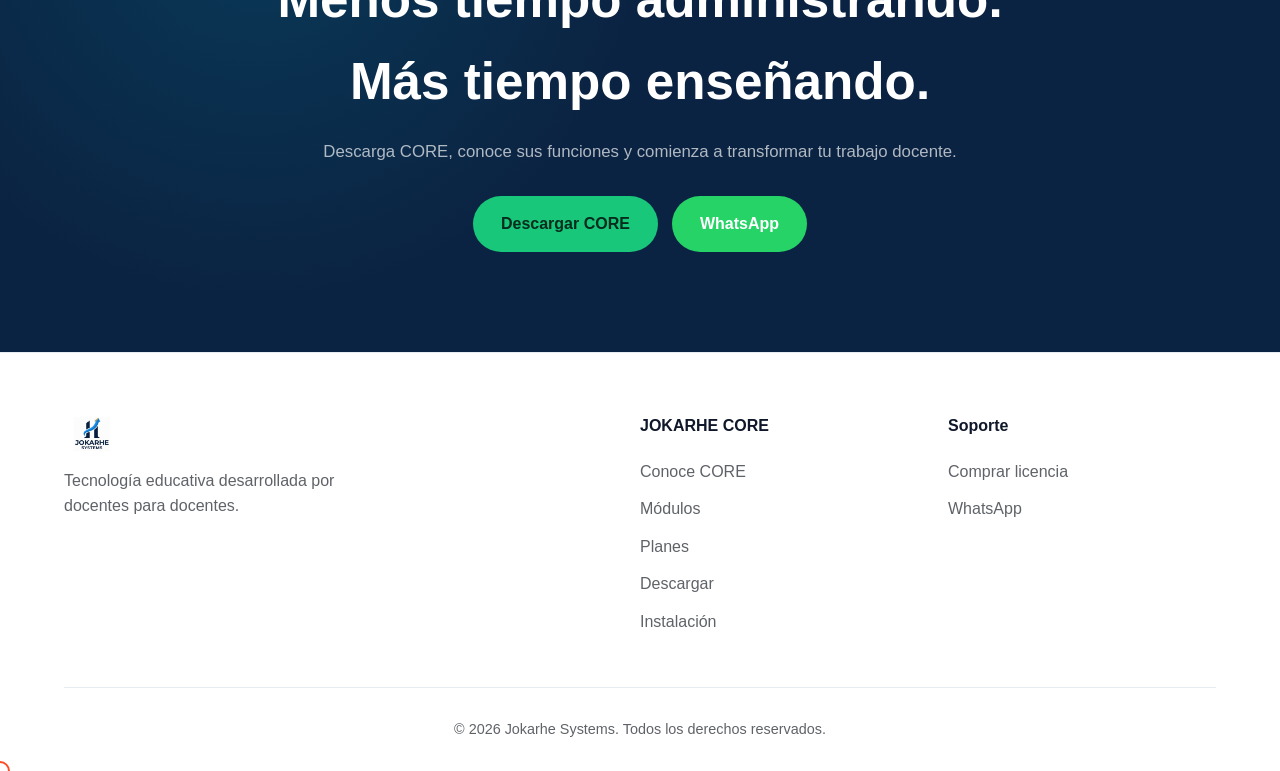
==== commit a70a55d3: "2407202604" ====
--- a/index.html
+++ b/index.html
@@ -16,6 +16,10 @@
     <meta name="robots" content="index, follow">
 
     <link rel="canonical" href="https://josue958.github.io/Jokarhe/">
+
+    <!-- Favicon e Icono de la Aplicación -->
+    <link rel="icon" type="image/png" href="Documentos/icon.png">
+    <link rel="apple-touch-icon" href="Documentos/icon.png">
 
     <!-- Open Graph -->
     <meta property="og:type" content="website">
@@ -23,7 +27,7 @@
     <meta property="og:description"
         content="Una herramienta desarrollada por docentes para docentes. Organiza tus grupos, alumnos, asistencia, evaluación y seguimiento académico desde una sola aplicación.">
     <meta property="og:url" content="https://josue958.github.io/Jokarhe/">
-    <meta property="og:image" content="Documentos/Logo/Identidad%20Visual.png">
+    <meta property="og:image" content="Documentos/Logo_empressa.png">
 
     <link rel="stylesheet" href="styles.css">
 
@@ -67,6 +71,11 @@
             --core-text: #0f172a;
             --core-text-muted: #64748b;
             --core-text-subtle: #94a3b8;
+            --core-nav-bg: rgba(255, 255, 255, 0.94);
+            --core-nav-text: #0f172a;
+            --core-nav-link: #334155;
+            --core-nav-border: #e2e8f0;
+            --core-nav-shadow: 0 4px 20px rgba(15, 23, 42, 0.07);
             --core-card-shadow: 0 10px 30px rgba(15, 23, 42, 0.05);
             --core-card-shadow-hover: 0 18px 45px rgba(15, 23, 42, 0.10);
             --core-badge-bg: rgba(0, 184, 216, 0.10);
@@ -89,6 +98,11 @@
                 --core-text: #f8fafc;
                 --core-text-muted: #94a3b8;
                 --core-text-subtle: #64748b;
+                --core-nav-bg: rgba(7, 13, 23, 0.94);
+                --core-nav-text: #f8fafc;
+                --core-nav-link: #cbd5e1;
+                --core-nav-border: rgba(255, 255, 255, 0.09);
+                --core-nav-shadow: 0 4px 20px rgba(0, 0, 0, 0.5);
                 --core-card-shadow: 0 10px 30px rgba(0, 0, 0, 0.4);
                 --core-card-shadow-hover: 0 20px 45px rgba(0, 0, 0, 0.6);
                 --core-badge-bg: rgba(0, 184, 216, 0.15);
@@ -111,6 +125,11 @@
             --core-text: #f8fafc;
             --core-text-muted: #94a3b8;
             --core-text-subtle: #64748b;
+            --core-nav-bg: rgba(7, 13, 23, 0.94);
+            --core-nav-text: #f8fafc;
+            --core-nav-link: #cbd5e1;
+            --core-nav-border: rgba(255, 255, 255, 0.09);
+            --core-nav-shadow: 0 4px 20px rgba(0, 0, 0, 0.5);
             --core-card-shadow: 0 10px 30px rgba(0, 0, 0, 0.4);
             --core-card-shadow-hover: 0 20px 45px rgba(0, 0, 0, 0.6);
             --core-badge-bg: rgba(0, 184, 216, 0.15);
@@ -132,6 +151,11 @@
             --core-text: #0f172a;
             --core-text-muted: #64748b;
             --core-text-subtle: #94a3b8;
+            --core-nav-bg: rgba(255, 255, 255, 0.94);
+            --core-nav-text: #0f172a;
+            --core-nav-link: #334155;
+            --core-nav-border: #e2e8f0;
+            --core-nav-shadow: 0 4px 20px rgba(15, 23, 42, 0.07);
             --core-card-shadow: 0 10px 30px rgba(15, 23, 42, 0.05);
             --core-card-shadow-hover: 0 18px 45px rgba(15, 23, 42, 0.10);
             --core-badge-bg: rgba(0, 184, 216, 0.10);
@@ -151,6 +175,92 @@
             color: var(--core-text);
             overflow-x: hidden;
             transition: background-color 0.3s ease, color 0.3s ease;
+        }
+
+        /* =========================================================
+           NAVBAR MODERNA Y VISIBLE (MODO DÍA Y NOCHE)
+        ========================================================= */
+
+        .navbar {
+            position: fixed;
+            top: 0;
+            left: 0;
+            width: 100%;
+            padding: 12px 5%;
+            display: flex;
+            justify-content: space-between;
+            align-items: center;
+            z-index: 1000;
+            background: var(--core-nav-bg);
+            backdrop-filter: blur(16px);
+            -webkit-backdrop-filter: blur(16px);
+            border-bottom: 1px solid var(--core-nav-border);
+            box-shadow: var(--core-nav-shadow);
+            transition: all 0.3s ease;
+        }
+
+        .nav-logo {
+            font-size: 1.25rem;
+            font-weight: 800;
+            letter-spacing: -0.01em;
+            display: inline-flex;
+            align-items: center;
+            gap: 10px;
+            color: var(--core-nav-text) !important;
+            text-decoration: none;
+        }
+
+        .nav-logo-img {
+            height: 32px;
+            width: auto;
+            max-width: 42px;
+            object-fit: contain;
+            border-radius: 6px;
+            display: inline-block;
+            vertical-align: middle;
+        }
+
+        .nav-logo-text {
+            display: inline-block;
+            vertical-align: middle;
+            color: var(--core-nav-text);
+            font-size: 1.2rem;
+            font-weight: 800;
+            letter-spacing: -0.02em;
+        }
+
+        .nav-links {
+            display: flex;
+            gap: 26px;
+            align-items: center;
+        }
+
+        .nav-link {
+            font-weight: 600;
+            font-size: 0.92rem;
+            color: var(--core-nav-link) !important;
+            text-decoration: none;
+            position: relative;
+            transition: color 0.2s ease;
+        }
+
+        .nav-link:hover {
+            color: var(--core-cyan) !important;
+        }
+
+        .nav-link::after {
+            content: '';
+            position: absolute;
+            bottom: -4px;
+            left: 0;
+            width: 0;
+            height: 2px;
+            background: var(--core-cyan);
+            transition: width 0.2s ease;
+        }
+
+        .nav-link:hover::after {
+            width: 100%;
         }
 
         /* Botón selector de Tema (Día/Noche) */
@@ -301,42 +411,128 @@
         .core-screen {
             position: relative;
             background: #172438;
-            border: 1px solid rgba(255,255,255,.12);
+            border: 1px solid rgba(255,255,255,.15);
             border-radius: 18px;
-            padding: 10px;
+            padding: 12px;
             box-shadow:
-                0 35px 80px rgba(0,0,0,.35),
-                0 0 80px rgba(0,184,216,.08);
-            transform: perspective(1200px) rotateY(-5deg) rotateX(2deg);
-        }
-
-        .core-screen img {
-            width: 100%;
-            display: block;
+                0 35px 80px rgba(0,0,0,.45),
+                0 0 80px rgba(0,184,216,.15);
+            transform: perspective(1200px) rotateY(-4deg) rotateX(2deg);
+            transition: transform 0.3s ease, box-shadow 0.3s ease;
+        }
+
+        .core-screen:hover {
+            transform: perspective(1200px) rotateY(0deg) rotateX(0deg) translateY(-4px);
+            box-shadow: 0 40px 90px rgba(0,0,0,.55), 0 0 90px rgba(0,184,216,.22);
+        }
+
+        .core-screen-card {
             border-radius: 12px;
-        }
-
-        .core-screen-placeholder {
-            min-height: 470px;
-            border-radius: 12px;
-            background:
-                linear-gradient(145deg,#18263a,#0d1727);
+            overflow: hidden;
+            background: #0d1727;
+            border: 1px solid rgba(255, 255, 255, 0.08);
+        }
+
+        .core-screen-header-bar {
+            background: #08101a;
+            padding: 10px 16px;
+            display: flex;
+            align-items: center;
+            gap: 8px;
+            border-bottom: 1px solid rgba(255, 255, 255, 0.08);
+        }
+
+        .window-dot {
+            width: 10px;
+            height: 10px;
+            border-radius: 50%;
+            display: inline-block;
+        }
+        .window-dot.red { background: #ff5f56; }
+        .window-dot.yellow { background: #ffbd2e; }
+        .window-dot.green { background: #27c93f; }
+
+        .window-title {
+            margin-left: 10px;
+            font-size: 0.76rem;
+            color: rgba(255, 255, 255, 0.55);
+            font-weight: 600;
+        }
+
+        .core-screen-body {
+            padding: 38px 24px;
+            text-align: center;
+            background: radial-gradient(circle at 50% 30%, rgba(0, 184, 216, 0.15), transparent 70%), #0d1829;
+            color: white;
+            min-height: 400px;
+            display: flex;
+            flex-direction: column;
+            align-items: center;
+            justify-content: center;
+        }
+
+        .core-app-icon-main {
+            width: 100px;
+            height: 100px;
+            object-fit: contain;
+            border-radius: 22px;
+            margin-bottom: 16px;
+            box-shadow: 0 12px 35px rgba(0, 184, 216, 0.4);
+            border: 2px solid rgba(255, 255, 255, 0.2);
+            transition: transform 0.3s ease;
+        }
+
+        .core-app-icon-main:hover {
+            transform: scale(1.08) rotate(2deg);
+        }
+
+        .core-app-features-mini {
+            display: flex;
+            flex-wrap: wrap;
+            justify-content: center;
+            gap: 8px;
+            margin-top: 18px;
+        }
+
+        .core-app-features-mini span {
+            background: rgba(255, 255, 255, 0.08);
+            border: 1px solid rgba(255, 255, 255, 0.14);
+            padding: 5px 12px;
+            border-radius: 20px;
+            font-size: 0.78rem;
+            color: rgba(255, 255, 255, 0.9);
+            font-weight: 600;
+        }
+
+        /* Banner de reconocimiento de icono en Descargas */
+        .download-icon-preview {
+            max-width: 650px;
+            margin: 0 auto 35px;
             display: flex;
             align-items: center;
             justify-content: center;
+            gap: 14px;
+            background: var(--core-surface-alt);
+            border: 1px solid var(--core-border);
+            padding: 12px 22px;
+            border-radius: 30px;
             text-align: center;
-            padding: 30px;
-            color: white;
-        }
-
-        .core-screen-placeholder h3 {
-            font-size: 2rem;
-            margin-bottom: 10px;
-        }
-
-        .core-screen-placeholder p {
-            font-size: 1rem;
-            color: rgba(255,255,255,.55);
+            box-shadow: var(--core-card-shadow);
+        }
+
+        .app-official-icon-small {
+            width: 36px;
+            height: 36px;
+            object-fit: contain;
+            border-radius: 8px;
+            box-shadow: 0 4px 10px rgba(0, 0, 0, 0.2);
+            flex-shrink: 0;
+        }
+
+        .download-icon-preview span {
+            font-size: 0.88rem;
+            font-weight: 600;
+            color: var(--core-text);
         }
 
         /* Trust strip */
@@ -746,9 +942,130 @@
             color: var(--core-text);
             border: 1px solid var(--core-border);
             font-size: .82rem;
-            margin-bottom: 18px;
+            margin-bottom: 14px;
             font-weight: 700;
             text-align: center;
+        }
+
+        /* Desglose de Costos por Periodo dentro de la tarjeta */
+        .plan-durations-box {
+            background: var(--core-surface-alt);
+            border: 1px solid var(--core-border);
+            border-radius: 12px;
+            padding: 10px 12px;
+            margin: 10px 0 16px;
+            font-size: .82rem;
+            display: flex;
+            flex-direction: column;
+            gap: 6px;
+        }
+
+        .duration-row {
+            display: flex;
+            justify-content: space-between;
+            align-items: center;
+            color: var(--core-text-muted);
+            padding: 3px 0;
+            border-bottom: 1px solid var(--core-border-subtle);
+        }
+
+        .duration-row:last-child {
+            border-bottom: none;
+        }
+
+        .duration-row strong {
+            color: var(--core-text);
+            font-weight: 700;
+        }
+
+        .duration-row.best-value {
+            background: rgba(24, 199, 122, 0.09);
+            border-radius: 6px;
+            padding: 5px 8px;
+            margin-top: 2px;
+            color: var(--core-text);
+            font-weight: 700;
+            border-bottom: none;
+        }
+
+        .duration-row.best-value strong {
+            color: var(--core-green);
+        }
+
+        /* Tabla Resumen Comparativa */
+        .pricing-summary-table-container {
+            max-width: 950px;
+            margin: 35px auto 0;
+            background: var(--core-surface);
+            border: 1px solid var(--core-border);
+            border-radius: 20px;
+            padding: 28px 24px;
+            box-shadow: var(--core-card-shadow);
+        }
+
+        .pricing-summary-table {
+            width: 100%;
+            border-collapse: collapse;
+            text-align: left;
+            font-size: .88rem;
+        }
+
+        .pricing-summary-table th {
+            padding: 12px 14px;
+            background: var(--core-surface-alt);
+            color: var(--core-text);
+            font-weight: 800;
+            border-bottom: 2px solid var(--core-border);
+            white-space: nowrap;
+        }
+
+        .pricing-summary-table td {
+            padding: 14px 14px;
+            border-bottom: 1px solid var(--core-border);
+            color: var(--core-text);
+        }
+
+        .pricing-summary-table tr:last-child td {
+            border-bottom: none;
+        }
+
+        .pricing-summary-table tr.highlight-row {
+            background: rgba(0, 184, 216, 0.05);
+            font-weight: 600;
+        }
+
+        .badge-table-popular {
+            background: var(--core-cyan);
+            color: #042030;
+            font-size: .7rem;
+            font-weight: 800;
+            padding: 2px 6px;
+            border-radius: 6px;
+            margin-left: 4px;
+        }
+
+        .tag-equiv {
+            background: rgba(24, 199, 122, 0.12);
+            color: var(--core-green);
+            padding: 3px 8px;
+            border-radius: 6px;
+            font-weight: 700;
+            font-size: .78rem;
+            white-space: nowrap;
+        }
+
+        .tag-free {
+            background: var(--core-surface-alt);
+            color: var(--core-text-muted);
+            padding: 3px 8px;
+            border-radius: 6px;
+            font-weight: 700;
+            font-size: .78rem;
+        }
+
+        .table-responsive {
+            overflow-x: auto;
+            -webkit-overflow-scrolling: touch;
         }
 
         .price-btn {
@@ -1134,10 +1451,10 @@
     <nav class="navbar">
 
         <a href="#inicio" class="nav-logo">
-            <img src="Documentos/Logo/Logo_empressa.png"
+            <img src="Documentos/Logo_empressa.png"
                 alt="Jokarhe Systems"
-                style="height:32px;width:auto;margin-right:10px;border-radius:4px;">
-            JOKARHE
+                class="nav-logo-img">
+            <span class="nav-logo-text">JOKARHE</span>
         </a>
 
         <div class="nav-links">
@@ -1221,21 +1538,34 @@
 
             <div class="core-screen">
 
-                <div class="core-screen-placeholder">
-
-                    <div>
-
-                        <div style="font-size:4rem;margin-bottom:20px;">
-                            📊
-                        </div>
-
-                        <h3>
+                <div class="core-screen-card">
+
+                    <div class="core-screen-header-bar">
+                        <span class="window-dot red"></span>
+                        <span class="window-dot yellow"></span>
+                        <span class="window-dot green"></span>
+                        <span class="window-title">JOKARHE CORE v1.4.75 — Sistema Docente</span>
+                    </div>
+
+                    <div class="core-screen-body">
+
+                        <img src="Documentos/icon.png"
+                            alt="Logotipo Oficial JOKARHE CORE"
+                            class="core-app-icon-main">
+
+                        <h3 style="margin: 0 0 6px; font-size: 1.6rem; color: #ffffff;">
                             JOKARHE CORE
                         </h3>
 
-                        <p>
-                            Gestión docente integral
+                        <p style="margin: 0; color: rgba(255,255,255,.75); font-size: .92rem;">
+                            Sistema Educativo Integral para Docentes
                         </p>
+
+                        <div class="core-app-features-mini">
+                            <span>⚡ 100% Offline</span>
+                            <span>📋 Asistencia y Evaluación</span>
+                            <span>🎯 PDA / NEM</span>
+                        </div>
 
                     </div>
 
@@ -1649,6 +1979,22 @@
                         </div>
                     </div>
 
+                    <!-- Desglose de Periodos -->
+                    <div class="plan-durations-box">
+                        <div class="duration-row">
+                            <span>📅 Duración:</span>
+                            <strong>Sin límite</strong>
+                        </div>
+                        <div class="duration-row">
+                            <span>👥 Capacidad:</span>
+                            <strong>3 grupos · 40 alumnos</strong>
+                        </div>
+                        <div class="duration-row best-value">
+                            <span>✨ Prueba en tu aula:</span>
+                            <strong>$0 MXN / Gratis</strong>
+                        </div>
+                    </div>
+
                     <div class="price-limit">
                         Hasta 3 grupos · 40 alumnos
                     </div>
@@ -1695,6 +2041,22 @@
                         </div>
                     </div>
 
+                    <!-- Desglose de Costos por Periodo -->
+                    <div class="plan-durations-box">
+                        <div class="duration-row">
+                            <span>📅 Trimestral (3 meses):</span>
+                            <strong>$199 MXN</strong>
+                        </div>
+                        <div class="duration-row">
+                            <span>📅 Semestral (6 meses):</span>
+                            <strong>$349 MXN</strong>
+                        </div>
+                        <div class="duration-row best-value">
+                            <span>⭐ Anual (12 meses):</span>
+                            <strong>$549 MXN <small>(~$45.75/mes)</small></strong>
+                        </div>
+                    </div>
+
                     <div class="price-limit">
                         Hasta 10 grupos · 150 alumnos
                     </div>
@@ -1744,6 +2106,22 @@
                         </div>
                         <div class="price-sub-equiv plan-equiv" data-plan="premium" data-anual="Equivale a ~$66.50 al mes" data-semestral="Equivale a ~$83.15 al mes" data-trimestral="Acceso total por 1 periodo">
                             Equivale a ~$66.50 al mes
+                        </div>
+                    </div>
+
+                    <!-- Desglose de Costos por Periodo -->
+                    <div class="plan-durations-box">
+                        <div class="duration-row">
+                            <span>📅 Trimestral (3 meses):</span>
+                            <strong>$299 MXN</strong>
+                        </div>
+                        <div class="duration-row">
+                            <span>📅 Semestral (6 meses):</span>
+                            <strong>$499 MXN</strong>
+                        </div>
+                        <div class="duration-row best-value">
+                            <span>⭐ Anual (12 meses):</span>
+                            <strong>$799 MXN <small>(~$66.50/mes)</small></strong>
                         </div>
                     </div>
 
@@ -1797,6 +2175,22 @@
                         </div>
                     </div>
 
+                    <!-- Desglose de Periodos -->
+                    <div class="plan-durations-box">
+                        <div class="duration-row">
+                            <span>📅 Modalidades:</span>
+                            <strong>Semestral o Anual</strong>
+                        </div>
+                        <div class="duration-row">
+                            <span>👥 Colectivo:</span>
+                            <strong>10, 20, 50+ docentes</strong>
+                        </div>
+                        <div class="duration-row best-value">
+                            <span>📑 Facturación:</span>
+                            <strong>CFDI disponible</strong>
+                        </div>
+                    </div>
+
                     <div class="price-limit">
                         Paquetes de 10, 20, 50+ docentes
                     </div>
@@ -1821,6 +2215,56 @@
 
                 </div>
 
+            </div>
+
+            <!-- Tabla Resumen de Inversión por Periodo -->
+            <div class="pricing-summary-table-container">
+                <h3 style="text-align: center; margin: 0 0 18px; font-size: 1.25rem; color: var(--core-text);">
+                    📊 Comparativa de Costos por Periodo
+                </h3>
+                <div class="table-responsive">
+                    <table class="pricing-summary-table">
+                        <thead>
+                            <tr>
+                                <th>Plan</th>
+                                <th>Trimestral (3 meses)</th>
+                                <th>Semestral (6 meses)</th>
+                                <th>⭐ Anual (1 año completo)</th>
+                                <th>Equivalencia Mensual (Anual)</th>
+                            </tr>
+                        </thead>
+                        <tbody>
+                            <tr>
+                                <td><strong>⚪ Free</strong></td>
+                                <td>$0 MXN</td>
+                                <td>$0 MXN</td>
+                                <td><strong>$0 MXN</strong></td>
+                                <td><span class="tag-free">Uso libre</span></td>
+                            </tr>
+                            <tr>
+                                <td><strong>🟢 Básico</strong></td>
+                                <td>$199 MXN</td>
+                                <td>$349 MXN</td>
+                                <td><strong style="color:var(--core-green);">$549 MXN</strong></td>
+                                <td><span class="tag-equiv">~$45.75 al mes</span></td>
+                            </tr>
+                            <tr class="highlight-row">
+                                <td><strong>🔵 Premium</strong> <span class="badge-table-popular">⭐ Recomendado</span></td>
+                                <td>$299 MXN</td>
+                                <td>$499 MXN</td>
+                                <td><strong style="color:var(--core-cyan);">$799 MXN</strong></td>
+                                <td><span class="tag-equiv">~$66.50 al mes</span></td>
+                            </tr>
+                            <tr>
+                                <td><strong>🟠 Enterprise</strong></td>
+                                <td>A cotizar</td>
+                                <td>A cotizar</td>
+                                <td><strong>Cotización a la medida</strong></td>
+                                <td>Paquetes escolares</td>
+                            </tr>
+                        </tbody>
+                    </table>
+                </div>
             </div>
 
             <!-- Banner de Docentes para Docentes -->
@@ -1855,11 +2299,16 @@
                 </h2>
 
                 <p>
-                    Instala la aplicación en tu computadora y comienza
-                    a trabajar. Selecciona la versión correspondiente
-                    a tu sistema operativo y arquitectura.
+                    Instala la aplicación en tu computadora y comienza a trabajar.
+                    Selecciona la versión correspondiente a tu sistema operativo y arquitectura.
                 </p>
 
+            </div>
+
+            <!-- Reconocimiento de icono de la aplicación -->
+            <div class="download-icon-preview">
+                <img src="Documentos/icon.png" alt="Icono oficial JOKARHE CORE" class="app-official-icon-small">
+                <span>Identifica este icono oficial en tu equipo tras completar la descarga e instalación.</span>
             </div>
 
 
@@ -2483,12 +2932,13 @@
 
                     <div class="footer-logo">
 
-                        <img src="Documentos/Logo/Logo_empressa.png"
+                        <img src="Documentos/Logo_empressa.png"
                             alt="Jokarhe Systems"
-                            style="max-height:48px;width:auto;margin-bottom:10px;border-radius:4px;">
-
-                        <br>
-                        JOKARHE SYSTEMS
+                            style="height:36px;width:auto;border-radius:6px;vertical-align:middle;display:inline-block;margin-right:10px;">
+
+                        <span style="font-weight:800;font-size:1.2rem;letter-spacing:0.5px;color:#ffffff;vertical-align:middle;">
+                            JOKARHE SYSTEMS
+                        </span>
 
                     </div>
 
--- a/styles.css
+++ b/styles.css
@@ -240,56 +240,53 @@
     top: 0;
     left: 0;
     width: 100%;
-    padding: 20px 5%;
+    padding: 12px 5%;
     display: flex;
     justify-content: space-between;
     align-items: center;
     z-index: 1000;
     transition: all var(--transition-medium);
-    background: transparent;
-}
-
-.navbar.scrolled {
-    background: rgba(var(--bg-surface-rgb), 0.85); /* Requires rgb variable, fallback below */
-    backdrop-filter: blur(12px);
-    -webkit-backdrop-filter: blur(12px);
-    padding: 15px 5%;
-    border-bottom: 1px solid var(--border-color);
-    box-shadow: var(--shadow-sm);
-}
-
-/* Hack for backdrop filter fallback since we don't have RGB vars */
-@supports (backdrop-filter: blur(12px)) {
-    .navbar.scrolled {
-        background: var(--bg-surface);
-        opacity: 0.95;
-    }
+    background: var(--core-nav-bg, rgba(255, 255, 255, 0.94));
+    backdrop-filter: blur(16px);
+    -webkit-backdrop-filter: blur(16px);
+    border-bottom: 1px solid var(--core-nav-border, var(--border-color));
+    box-shadow: var(--core-nav-shadow, var(--shadow-sm));
 }
 
 .nav-logo {
-    font-size: 1.5rem;
+    font-size: 1.25rem;
     font-weight: 800;
     letter-spacing: -0.02em;
-    display: flex;
+    display: inline-flex;
     align-items: center;
     gap: 10px;
-}
-
-.nav-logo svg {
-    width: 32px;
+    color: var(--core-nav-text, var(--text-primary)) !important;
+    text-decoration: none;
+}
+
+.nav-logo-img {
     height: 32px;
+    width: auto;
+    max-width: 42px;
+    object-fit: contain;
+    border-radius: 6px;
+    display: inline-block;
+    vertical-align: middle;
 }
 
 .nav-links {
     display: flex;
-    gap: 32px;
+    gap: 28px;
     align-items: center;
 }
 
 .nav-link {
-    font-weight: 500;
-    font-size: 0.95rem;
+    font-weight: 600;
+    font-size: 0.92rem;
+    color: var(--core-nav-link, var(--text-secondary)) !important;
     position: relative;
+    text-decoration: none;
+    transition: color var(--transition-fast);
 }
 
 .nav-link::after {
@@ -307,9 +304,13 @@
     width: 100%;
 }
 
+.nav-link:hover {
+    color: var(--color-secondary) !important;
+}
+
 .nav-actions {
     display: flex;
-    gap: 16px;
+    gap: 14px;
     align-items: center;
 }
 
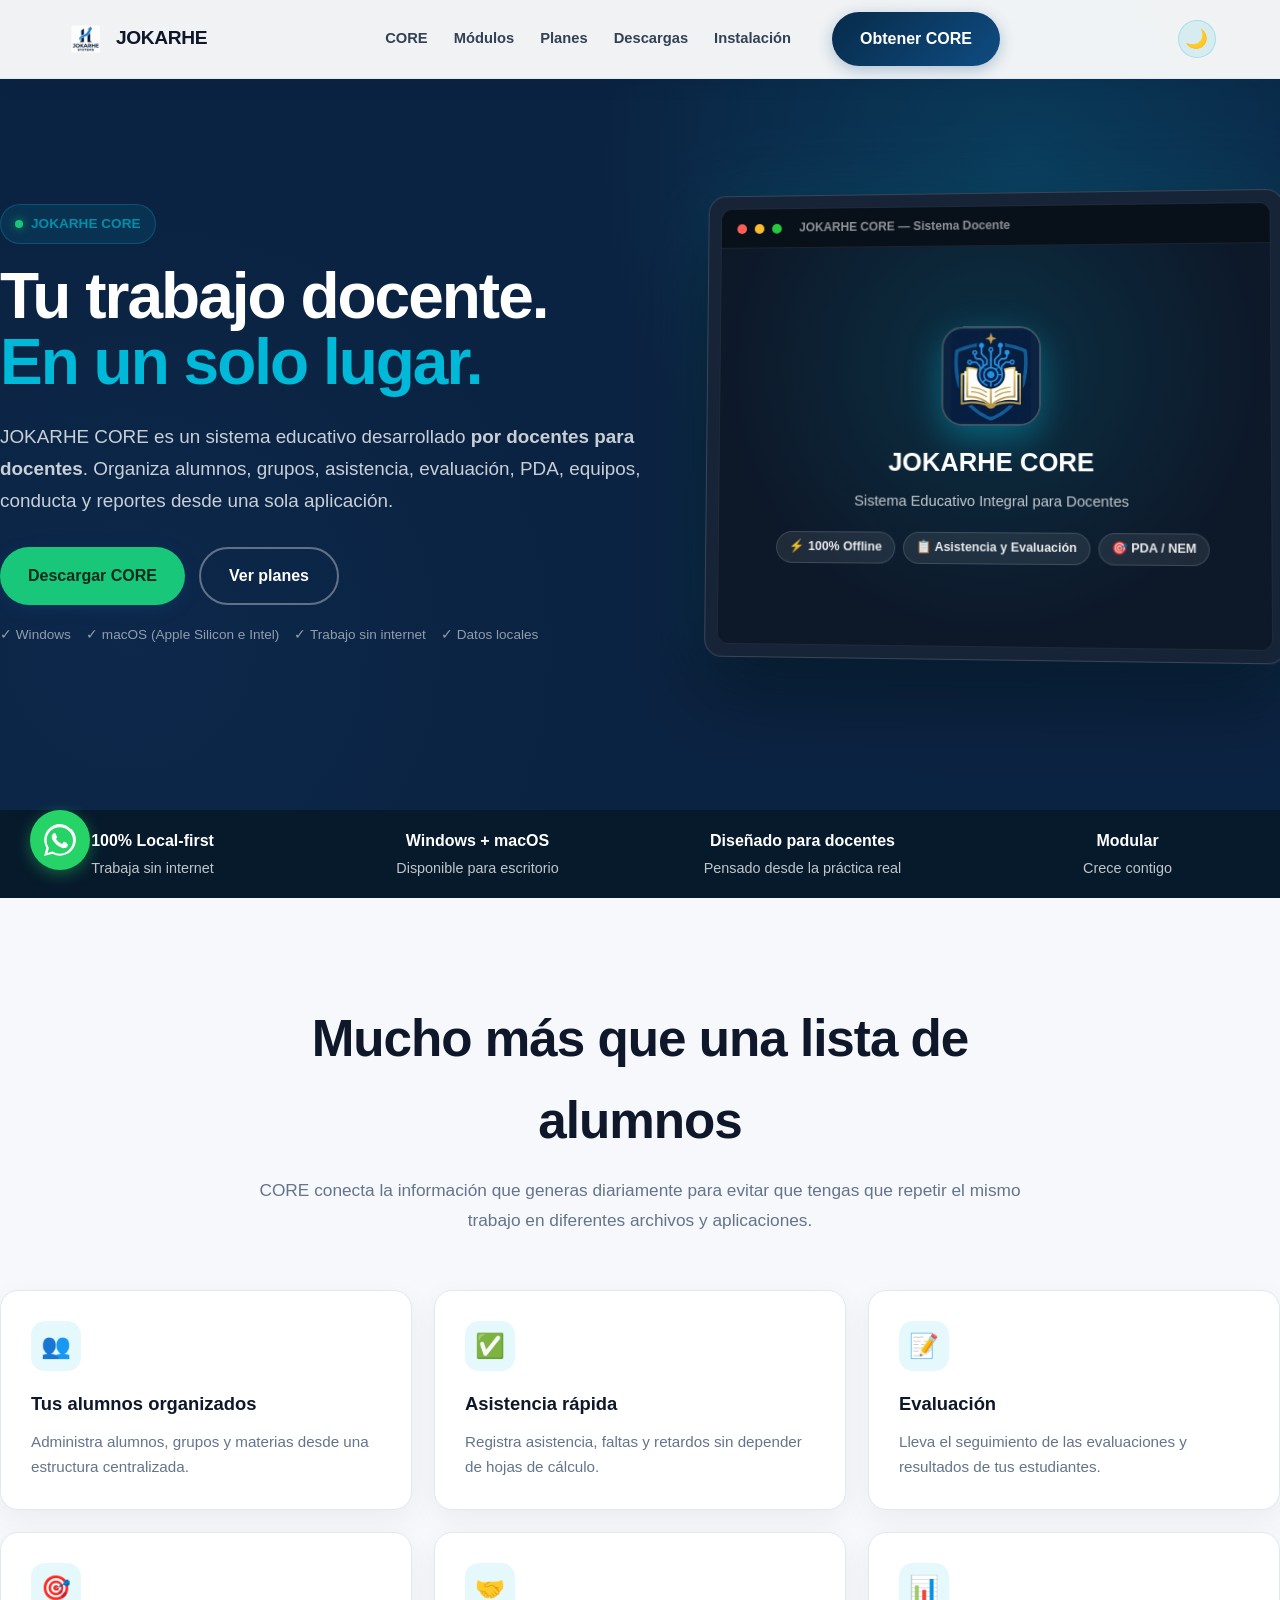
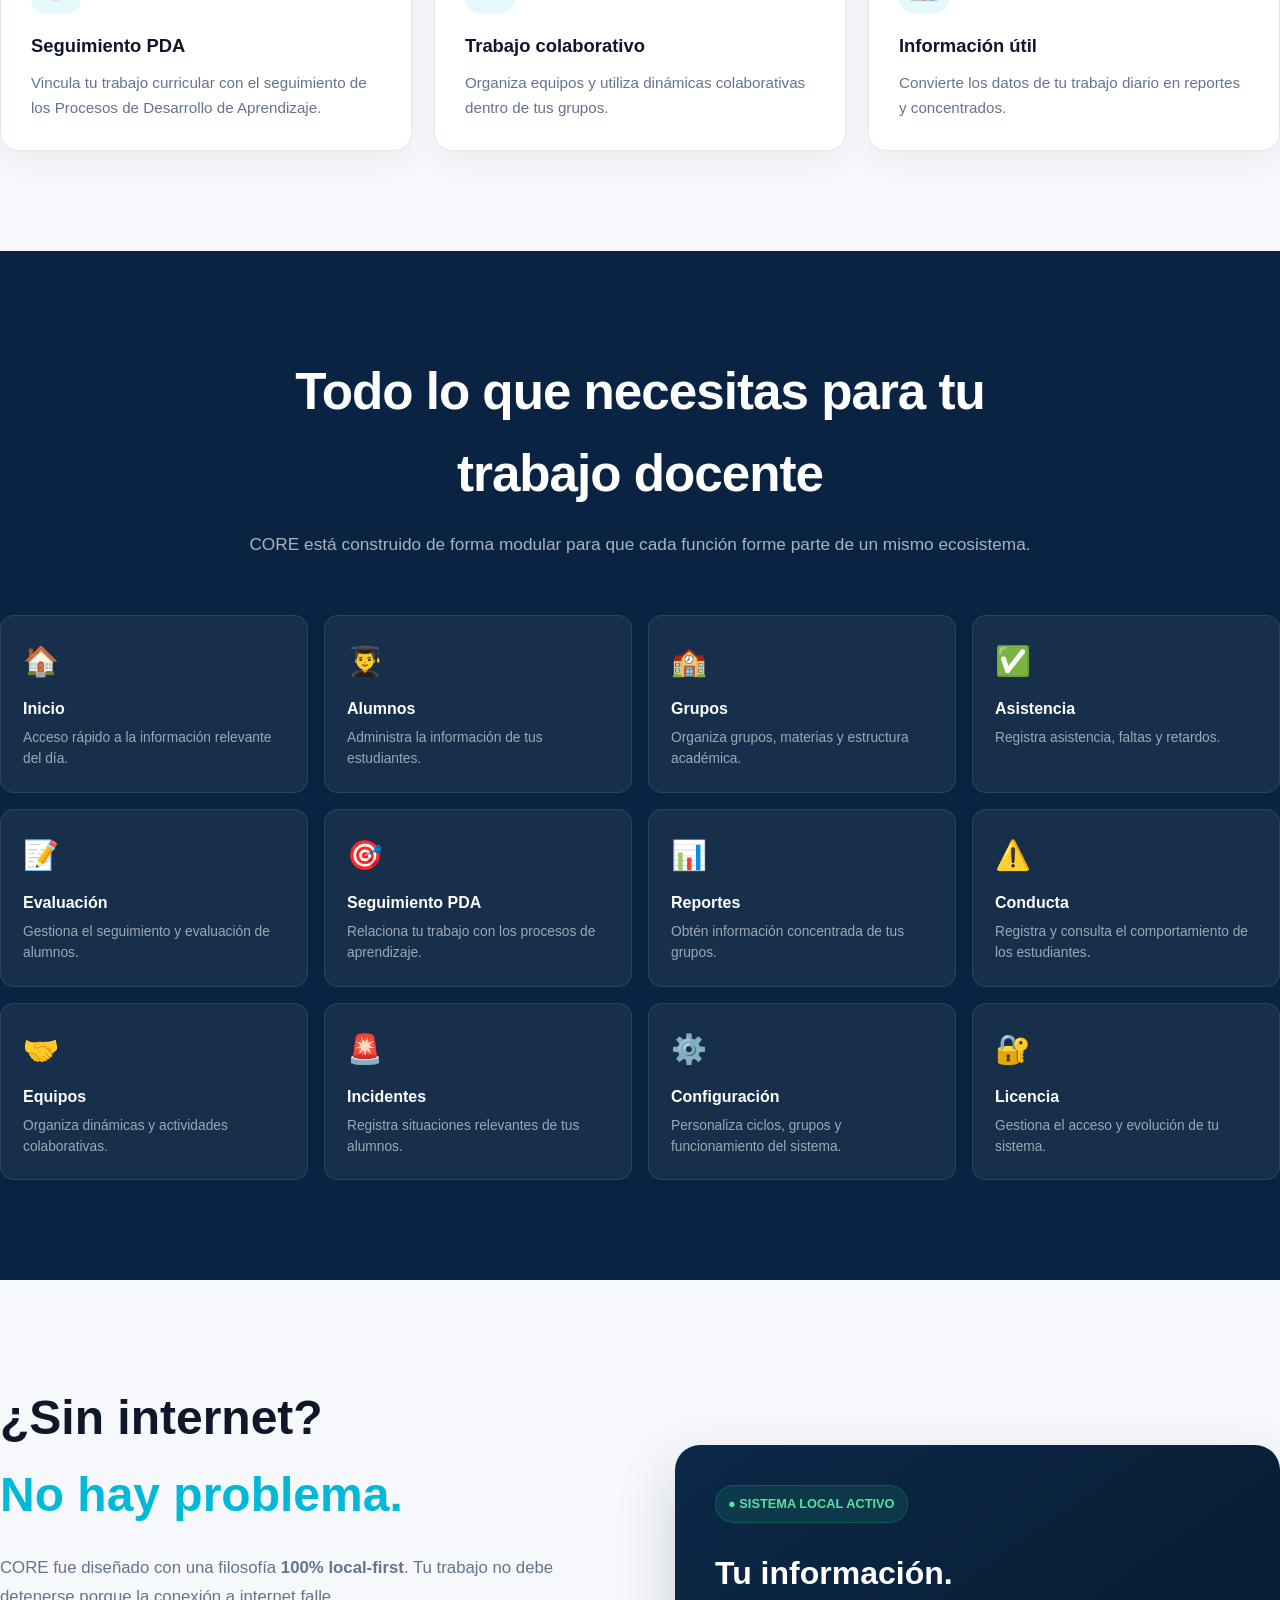
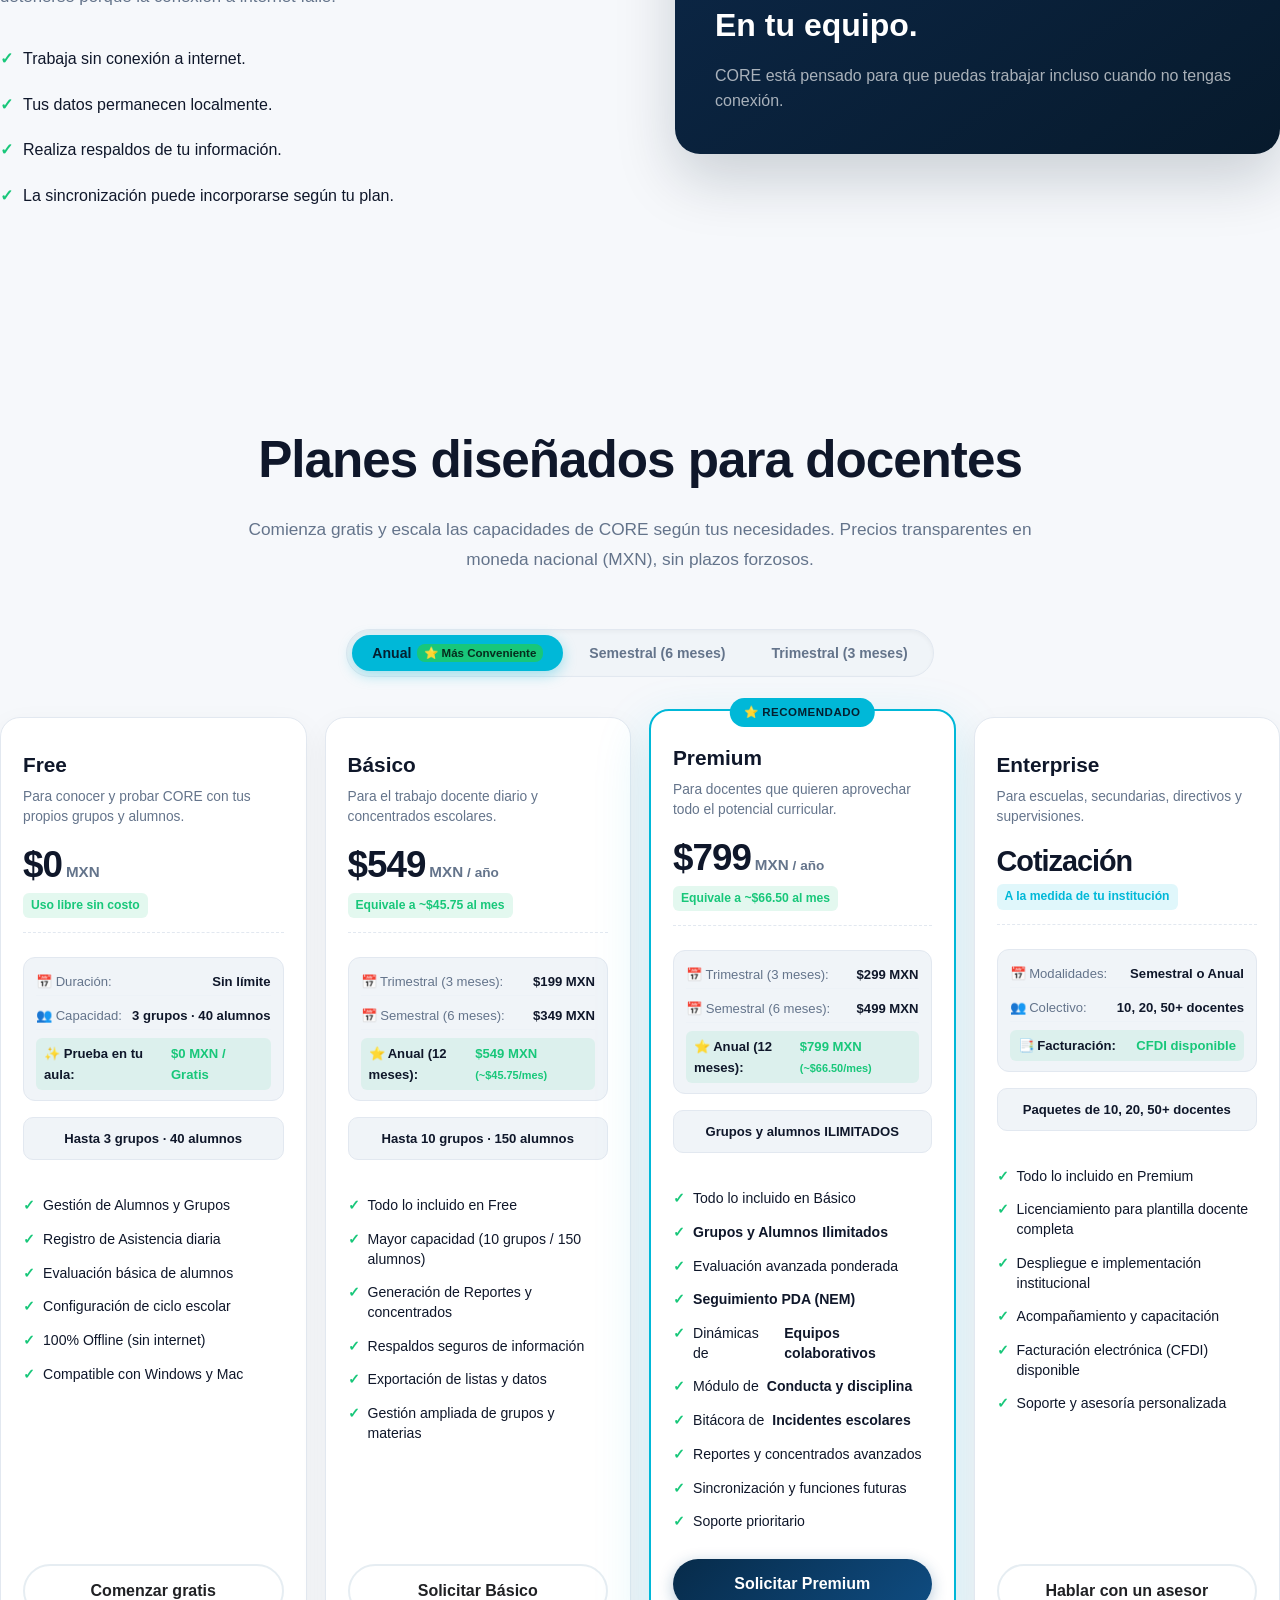
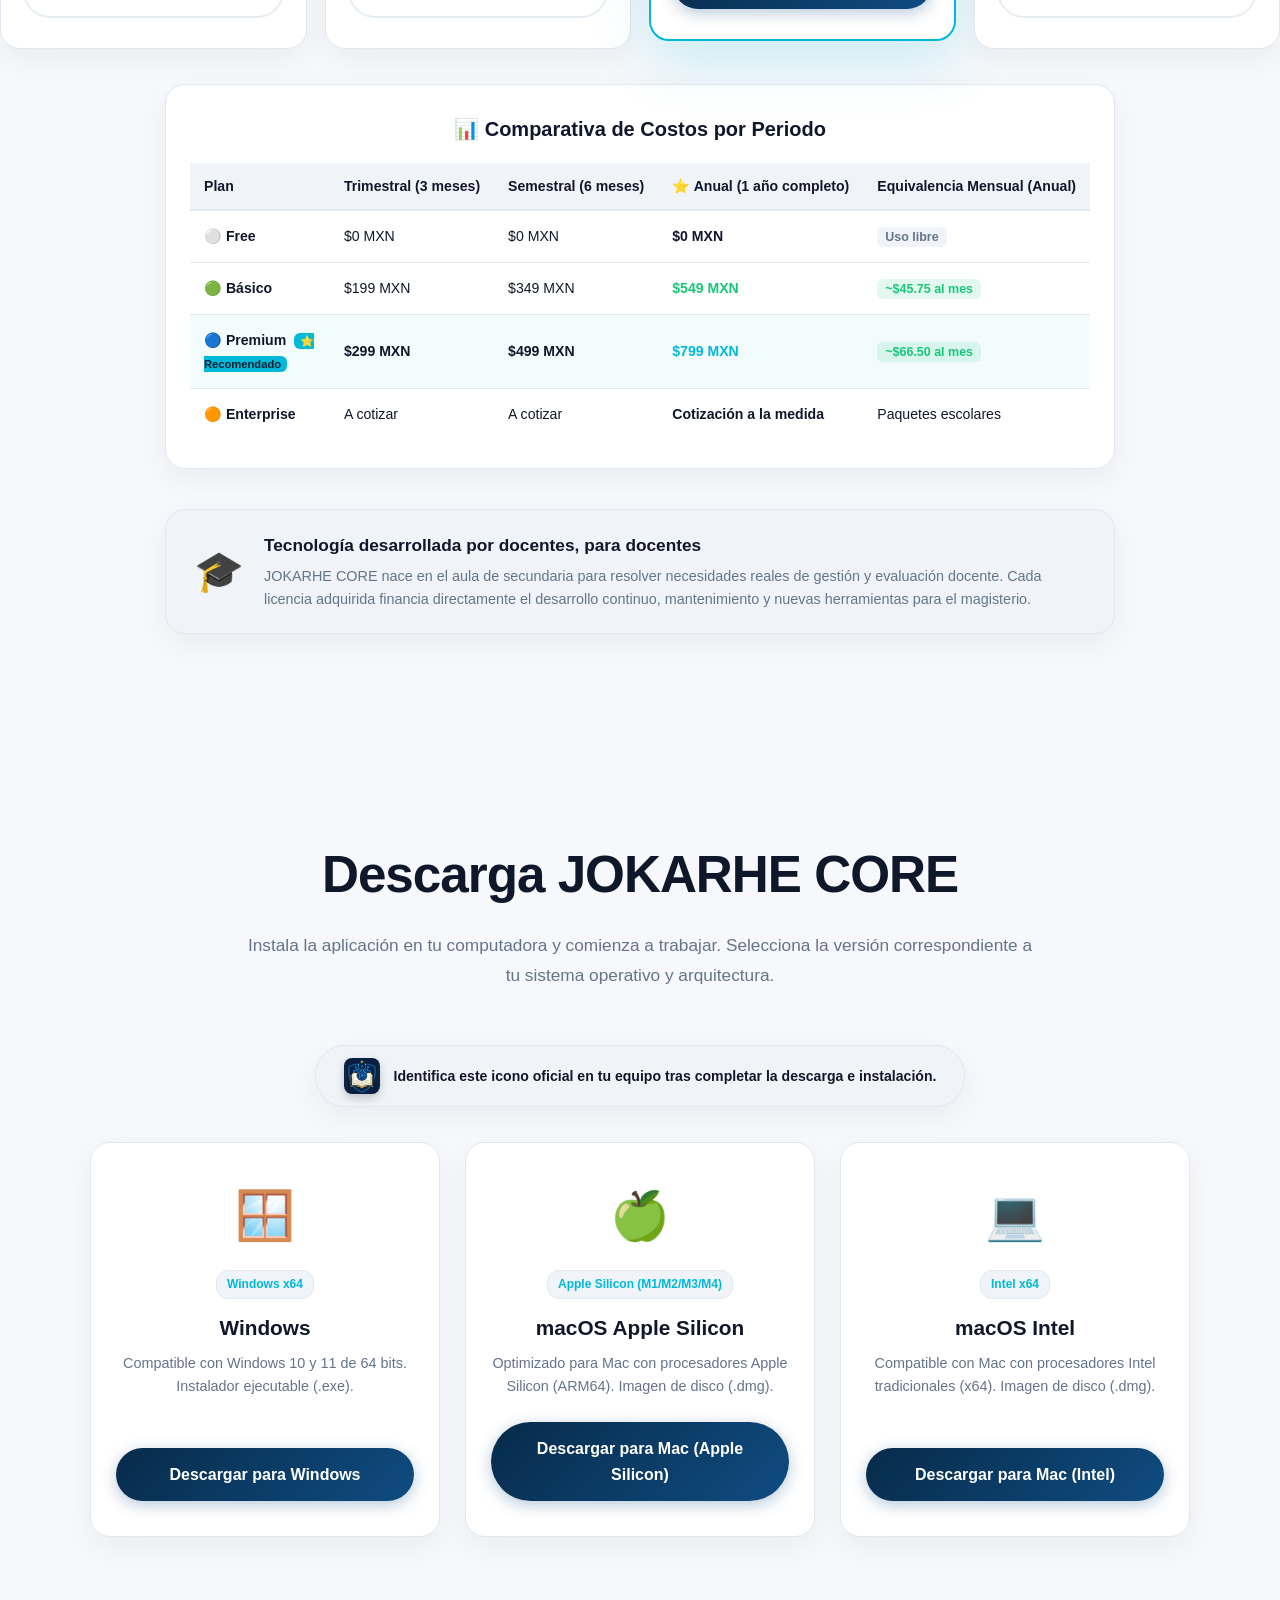
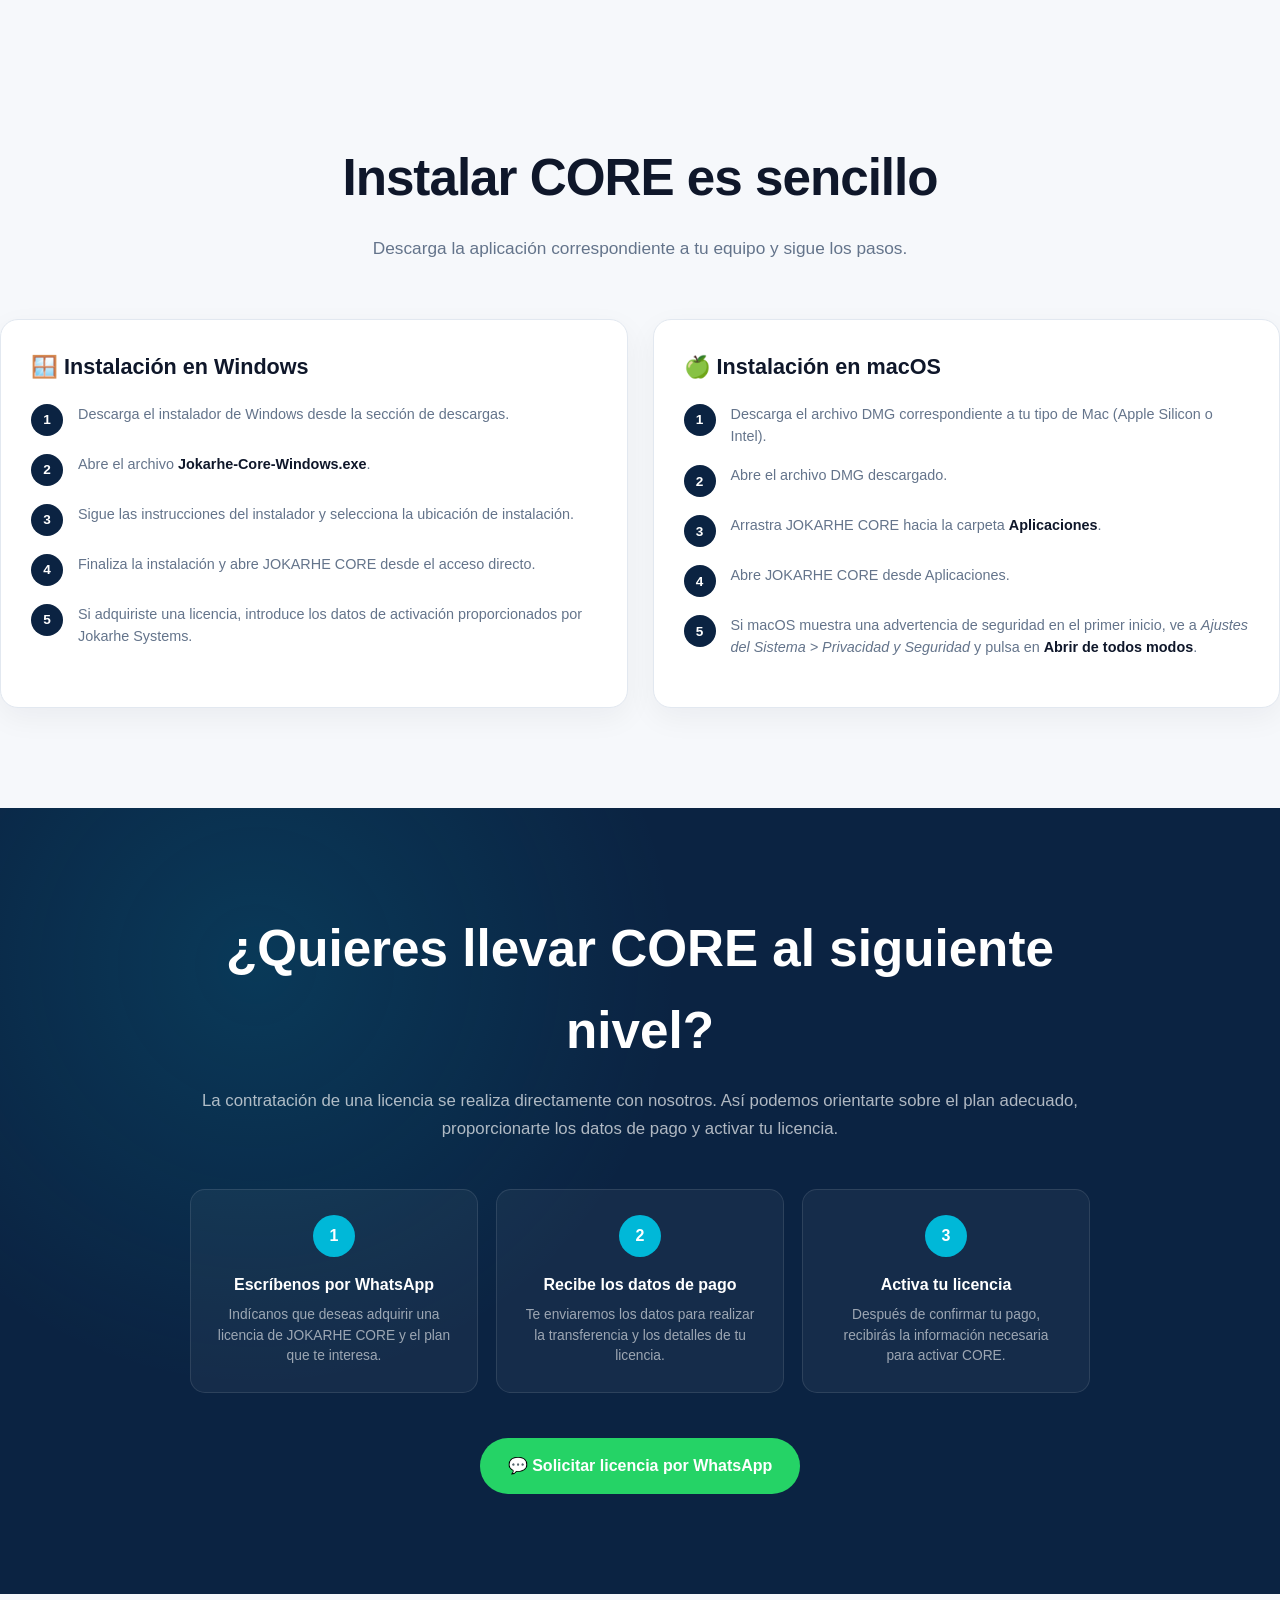
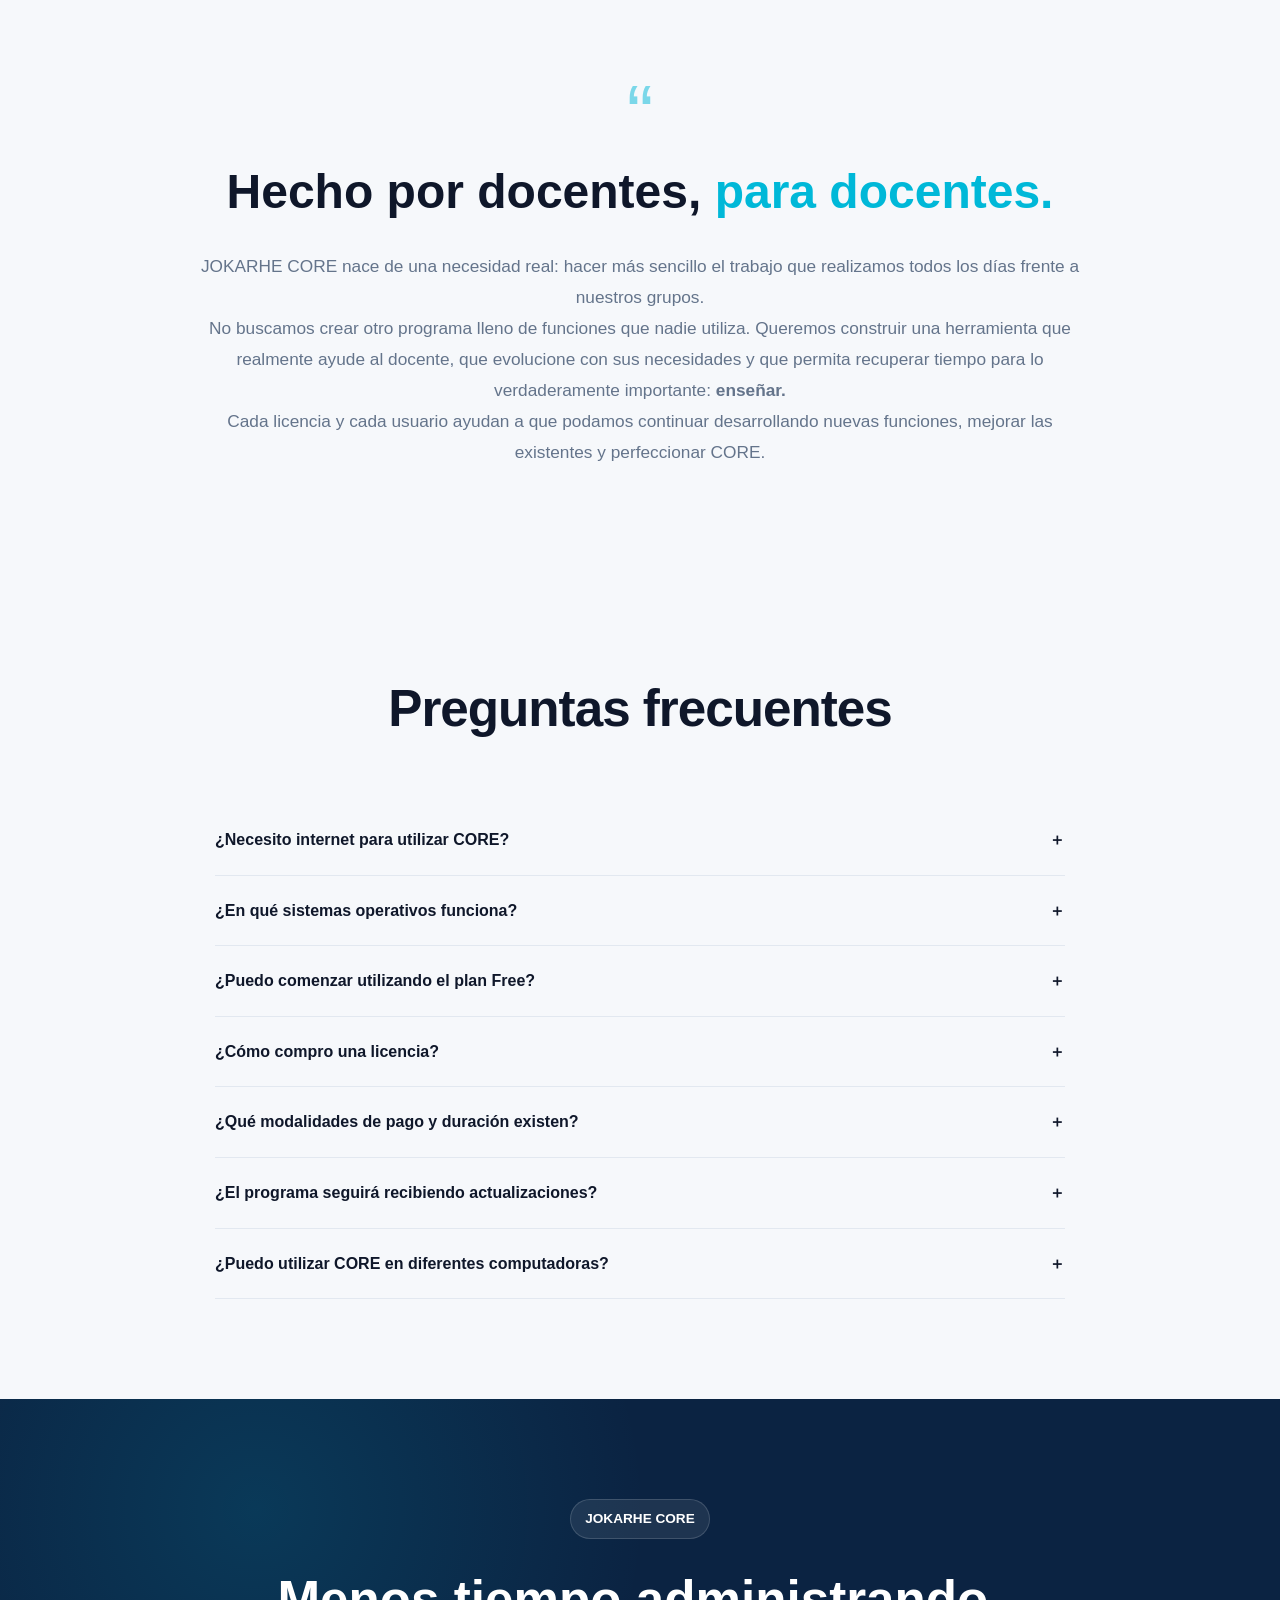
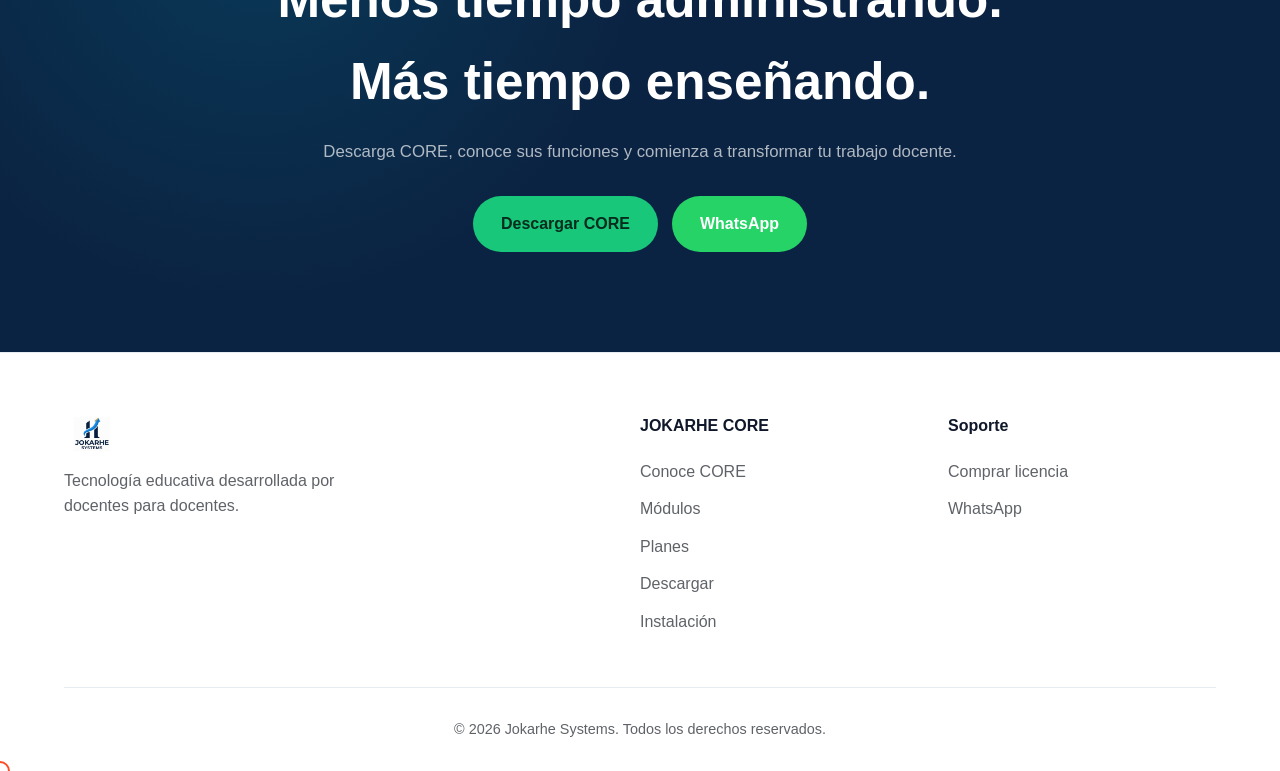
==== commit c3243710: "Update index.html to remove canonical link and version Removed canonical link and version number fro" ====
--- a/index.html
+++ b/index.html
@@ -14,8 +14,6 @@
         content="Jokarhe Core, sistema para docentes, software educativo, sistema escolar, asistencia docente, evaluación docente, PDA, NEM, programa para maestros, software para profesores">
 
     <meta name="robots" content="index, follow">
-
-    <link rel="canonical" href="https://josue958.github.io/Jokarhe/">
 
     <!-- Favicon e Icono de la Aplicación -->
     <link rel="icon" type="image/png" href="Documentos/icon.png">
@@ -1498,7 +1496,7 @@
 
                 <div class="core-badge">
                     <span></span>
-                    JOKARHE CORE v1.4.75
+                    JOKARHE CORE
                 </div>
 
                 <h1>
@@ -1544,7 +1542,7 @@
                         <span class="window-dot red"></span>
                         <span class="window-dot yellow"></span>
                         <span class="window-dot green"></span>
-                        <span class="window-title">JOKARHE CORE v1.4.75 — Sistema Docente</span>
+                        <span class="window-title">JOKARHE CORE — Sistema Docente</span>
                     </div>
 
                     <div class="core-screen-body">
@@ -2334,7 +2332,7 @@
                         </p>
                     </div>
 
-                    <a href="https://drive.google.com/drive/folders/1EWxd3eNhXXIpIcVLbTSITU0IMKLwCm1d?usp=sharing"
+                    <a href="https://drive.google.com/uc?export=download&id=1-eLsyml6qJBjhKyRxnmESAGoJxwA40ZT"
                        class="btn btn-primary"
                        target="_blank"
                        rel="noopener">
@@ -2363,7 +2361,7 @@
                         </p>
                     </div>
 
-                    <a href="https://drive.google.com/drive/folders/1EWxd3eNhXXIpIcVLbTSITU0IMKLwCm1d?usp=sharing"
+                    <a href="https://drive.google.com/uc?export=download&id=1L7hbMB17YZnLMXBpx4hnmPRziRLU6kgY"
                        class="btn btn-primary"
                        target="_blank"
                        rel="noopener">
@@ -2392,7 +2390,7 @@
                         </p>
                     </div>
 
-                    <a href="https://drive.google.com/drive/folders/1EWxd3eNhXXIpIcVLbTSITU0IMKLwCm1d?usp=sharing"
+                    <a href="https://drive.google.com/uc?export=download&id=1wBw9r9bEXmnKCw07v3Qj-i7e_busndn0"
                        class="btn btn-primary"
                        target="_blank"
                        rel="noopener">
@@ -3214,4 +3212,4 @@
 
 </body>
 
-</html>+</html>
